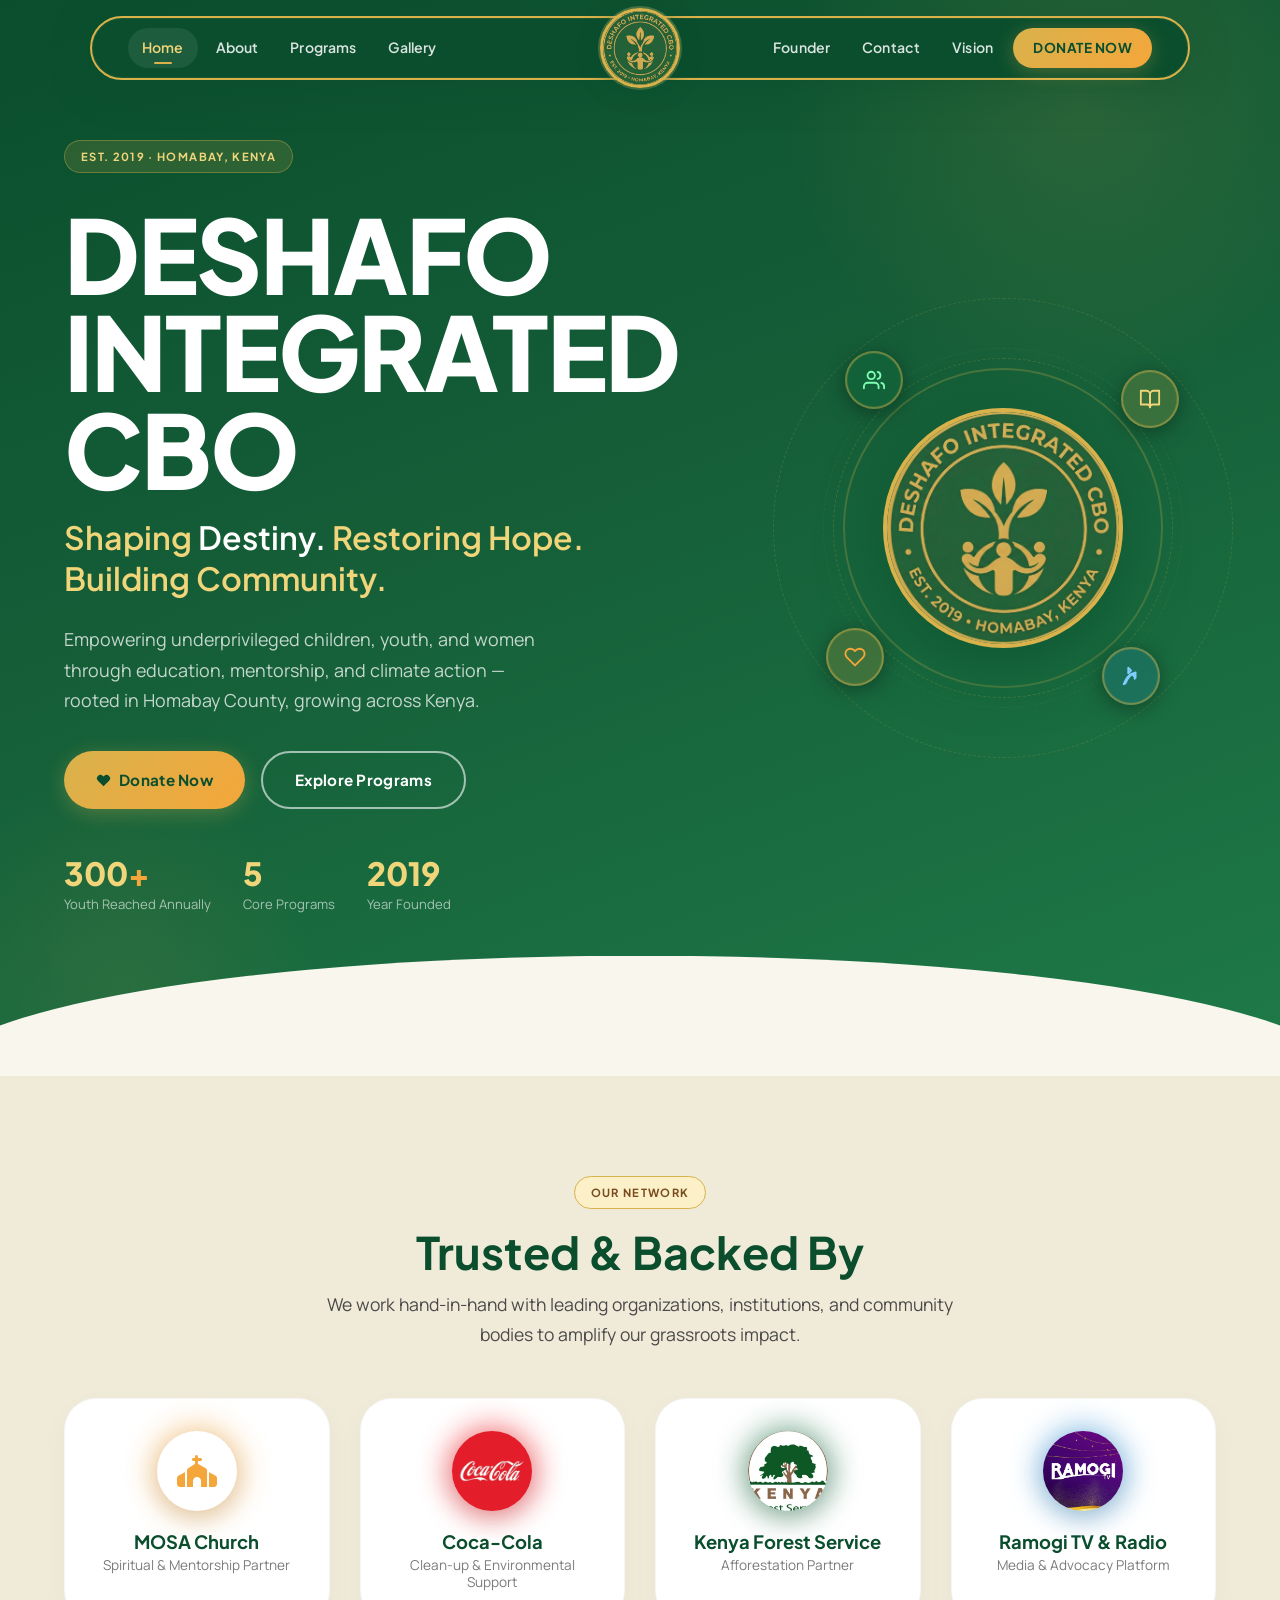
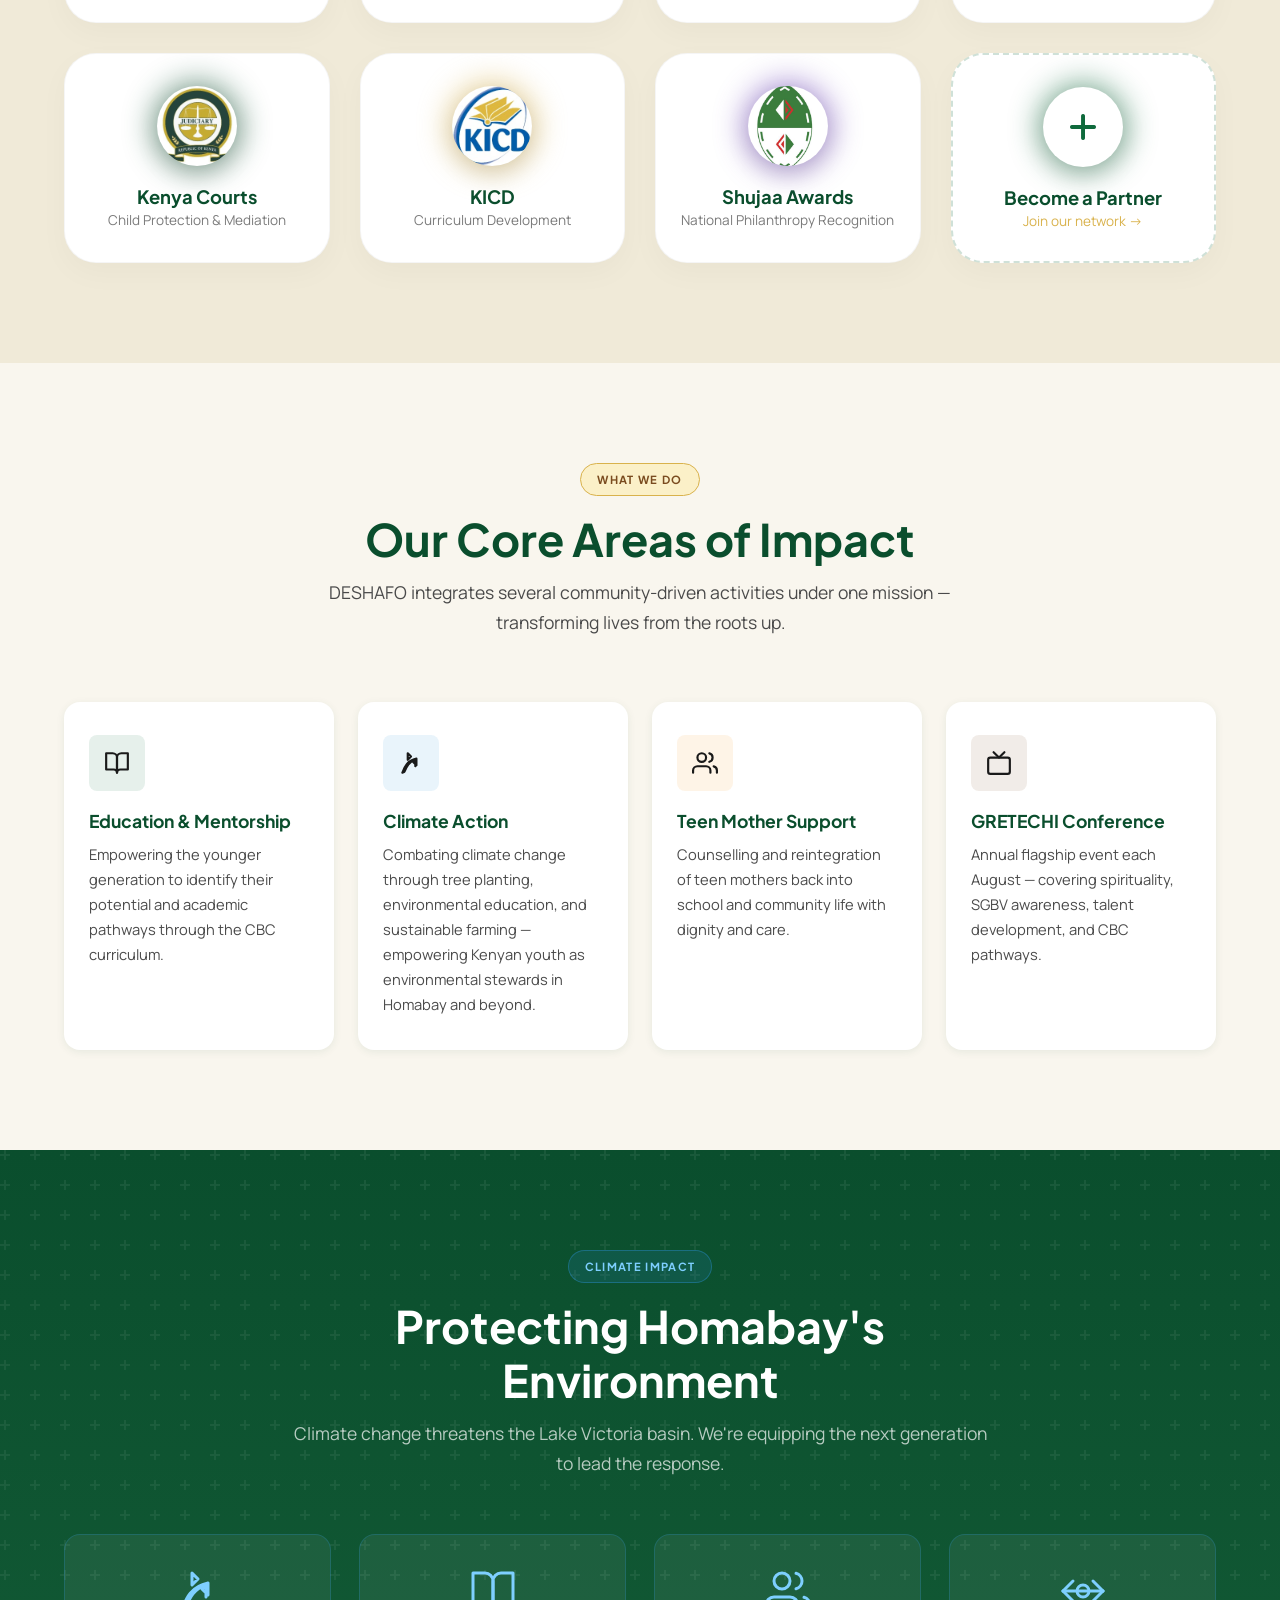
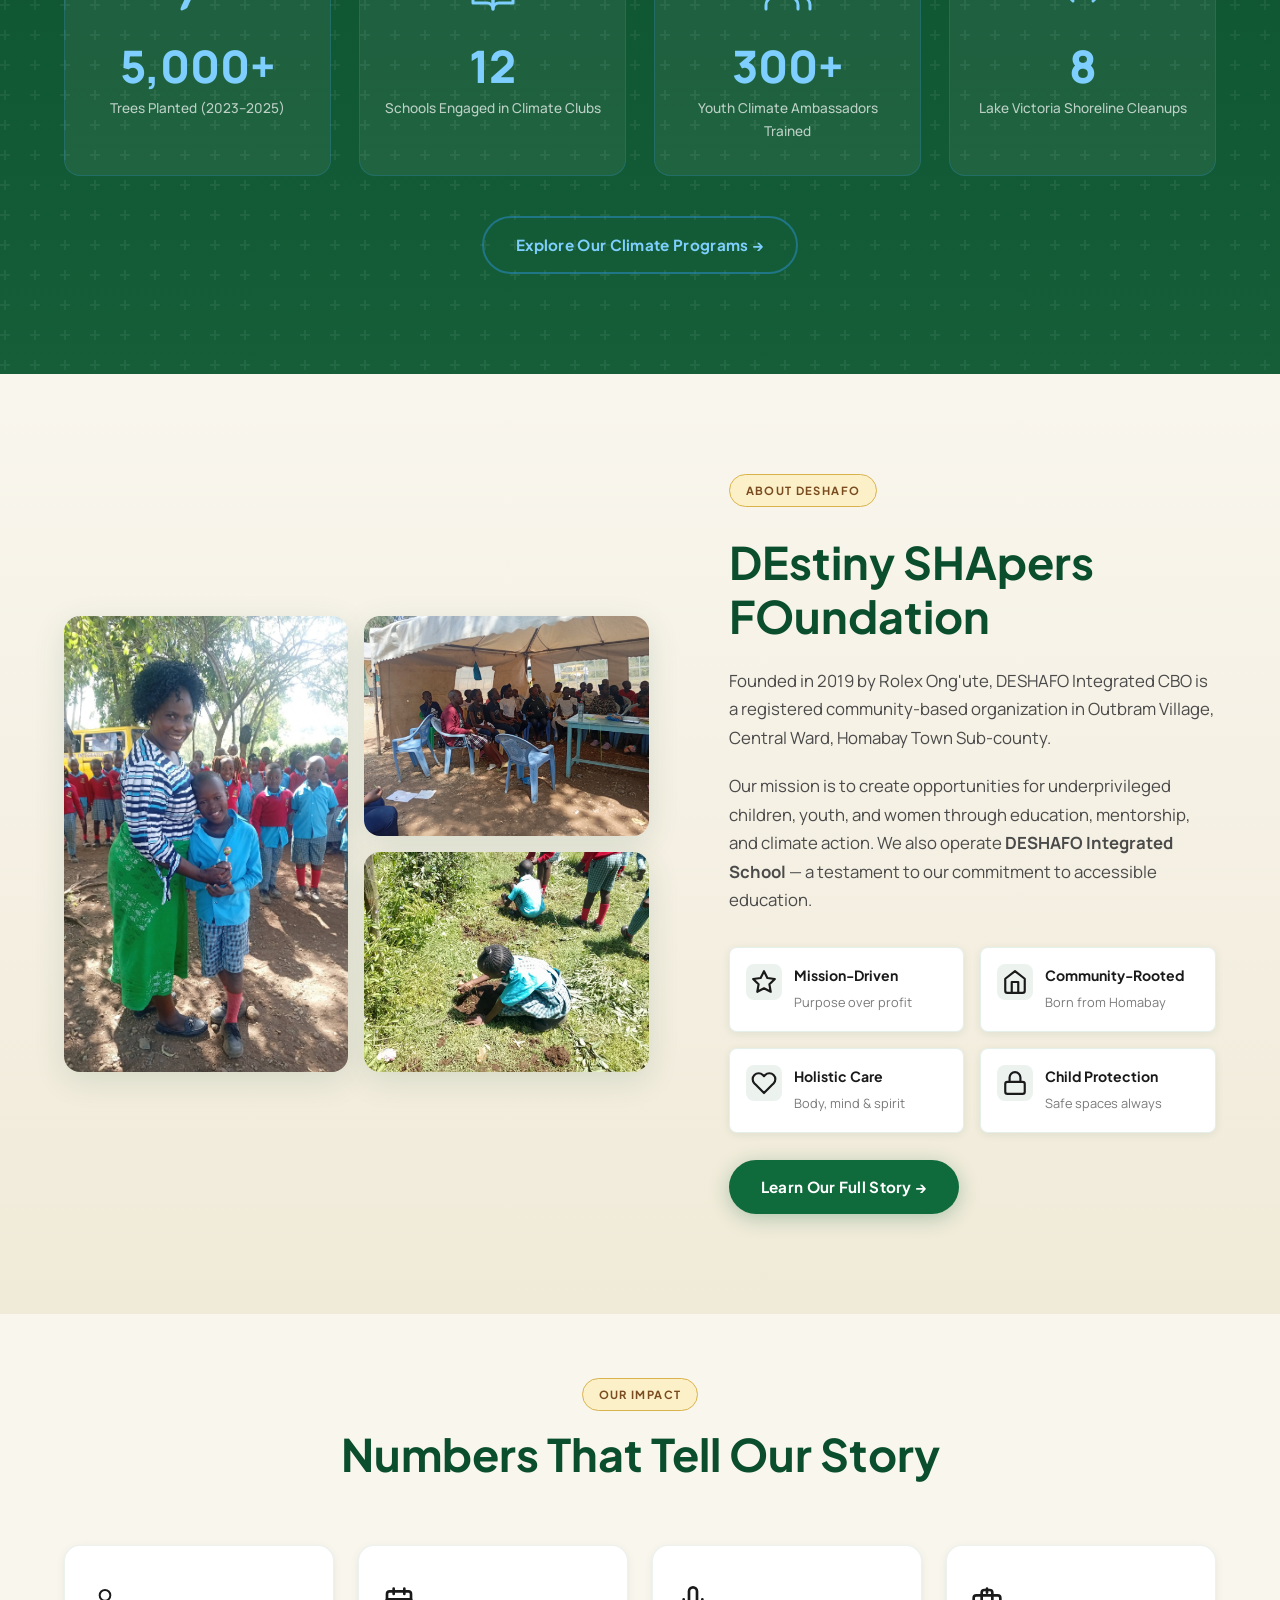
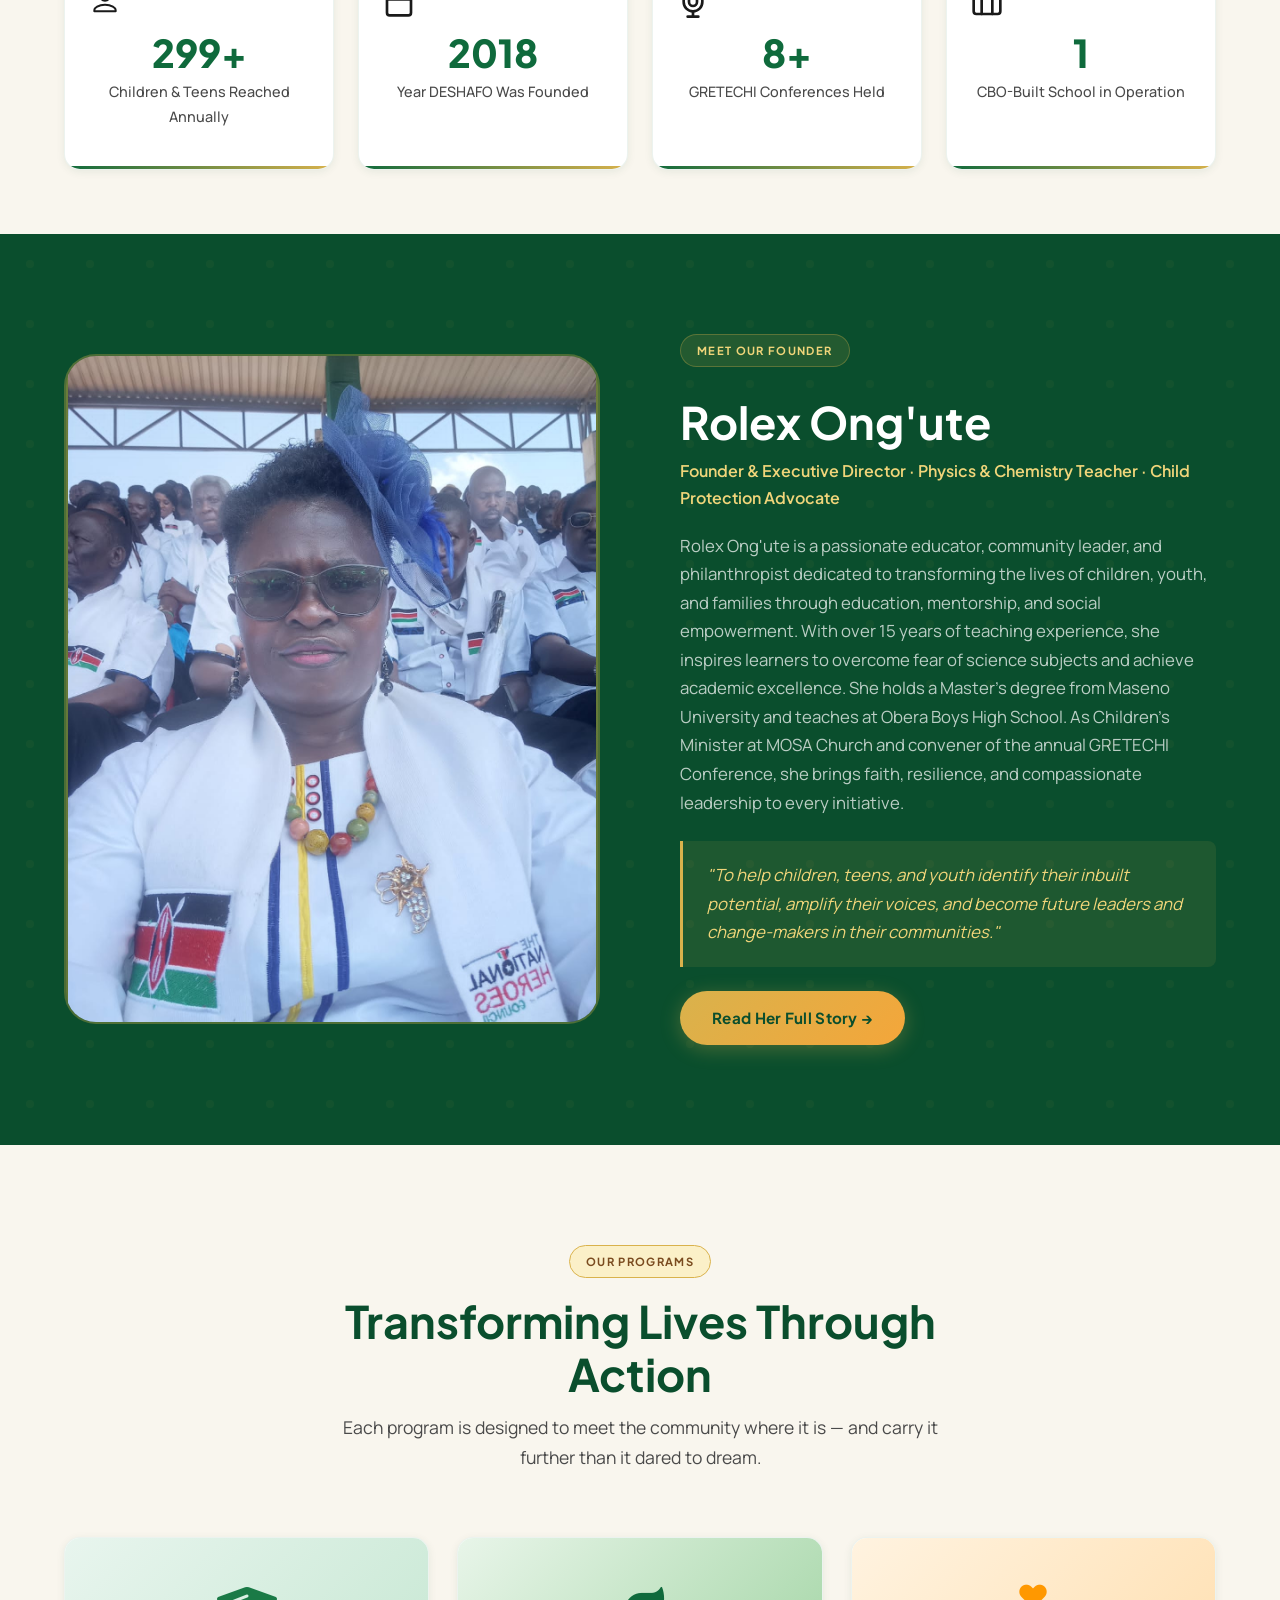
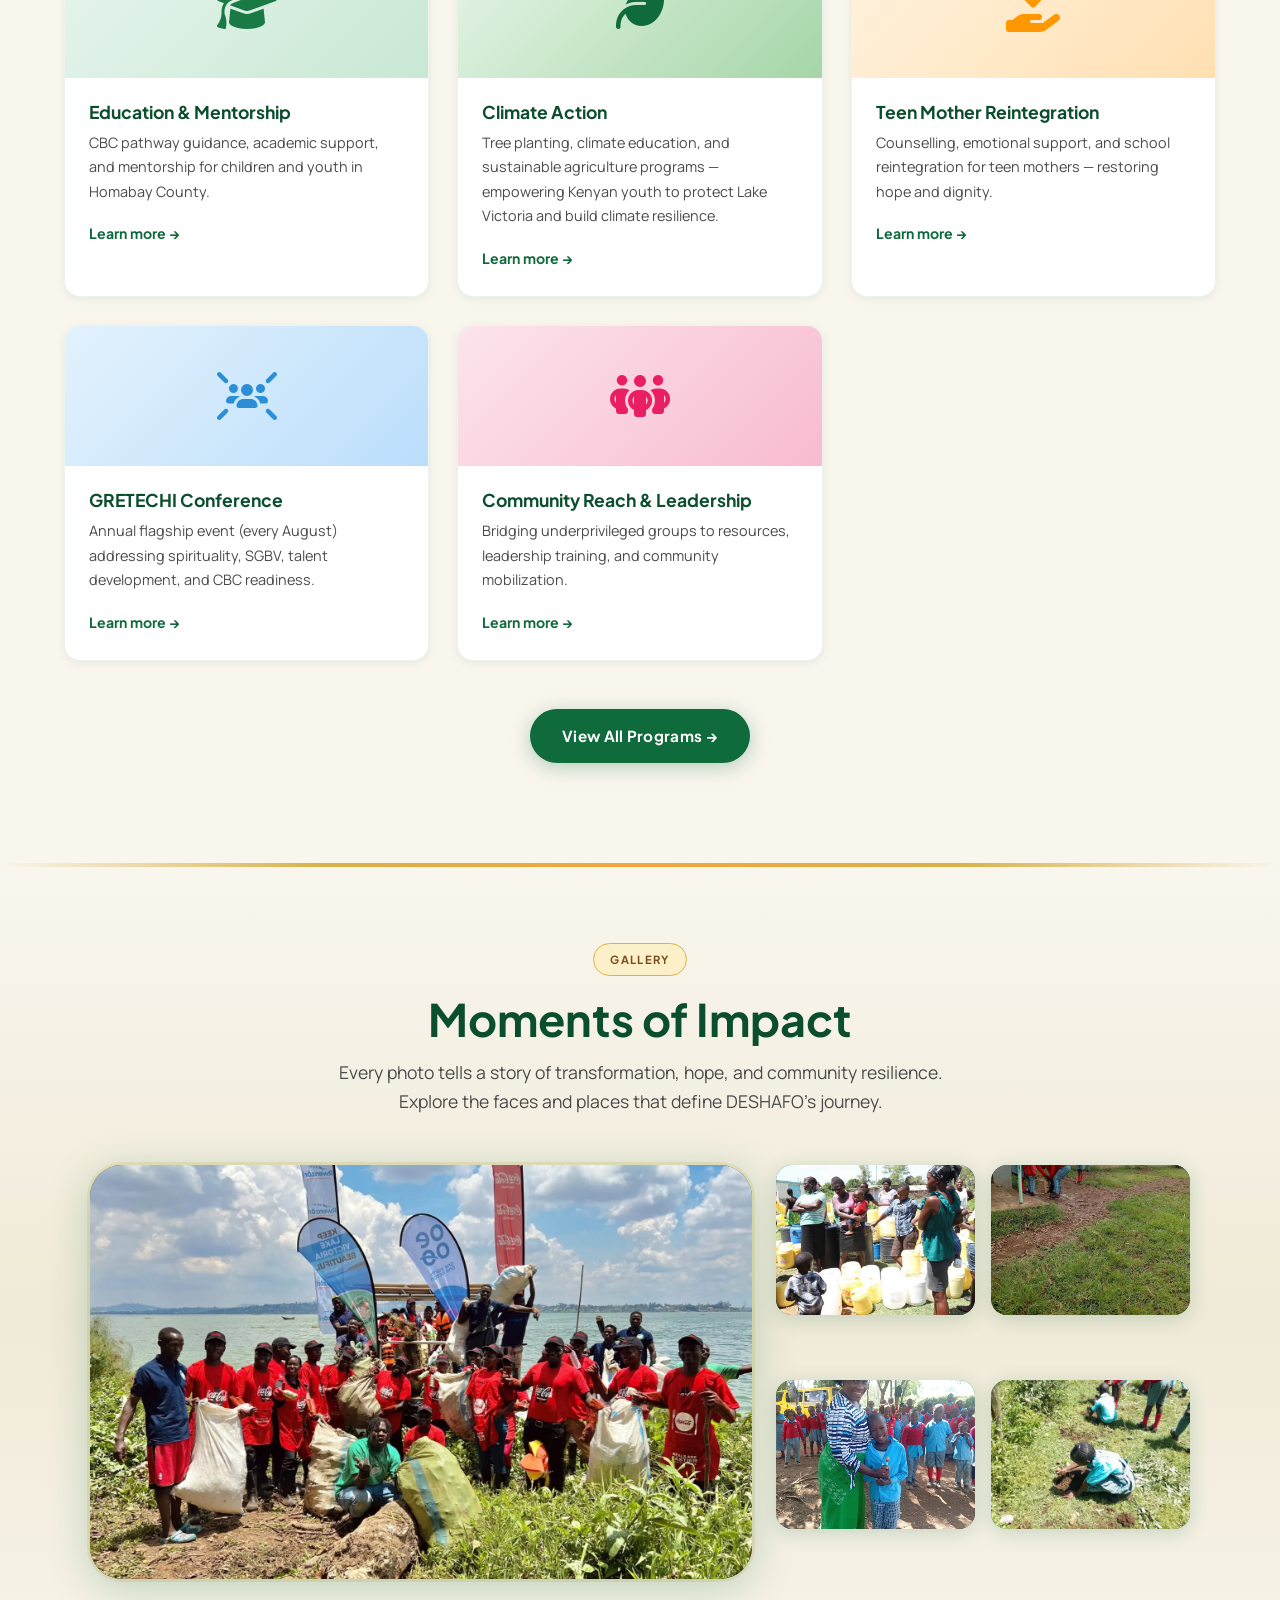
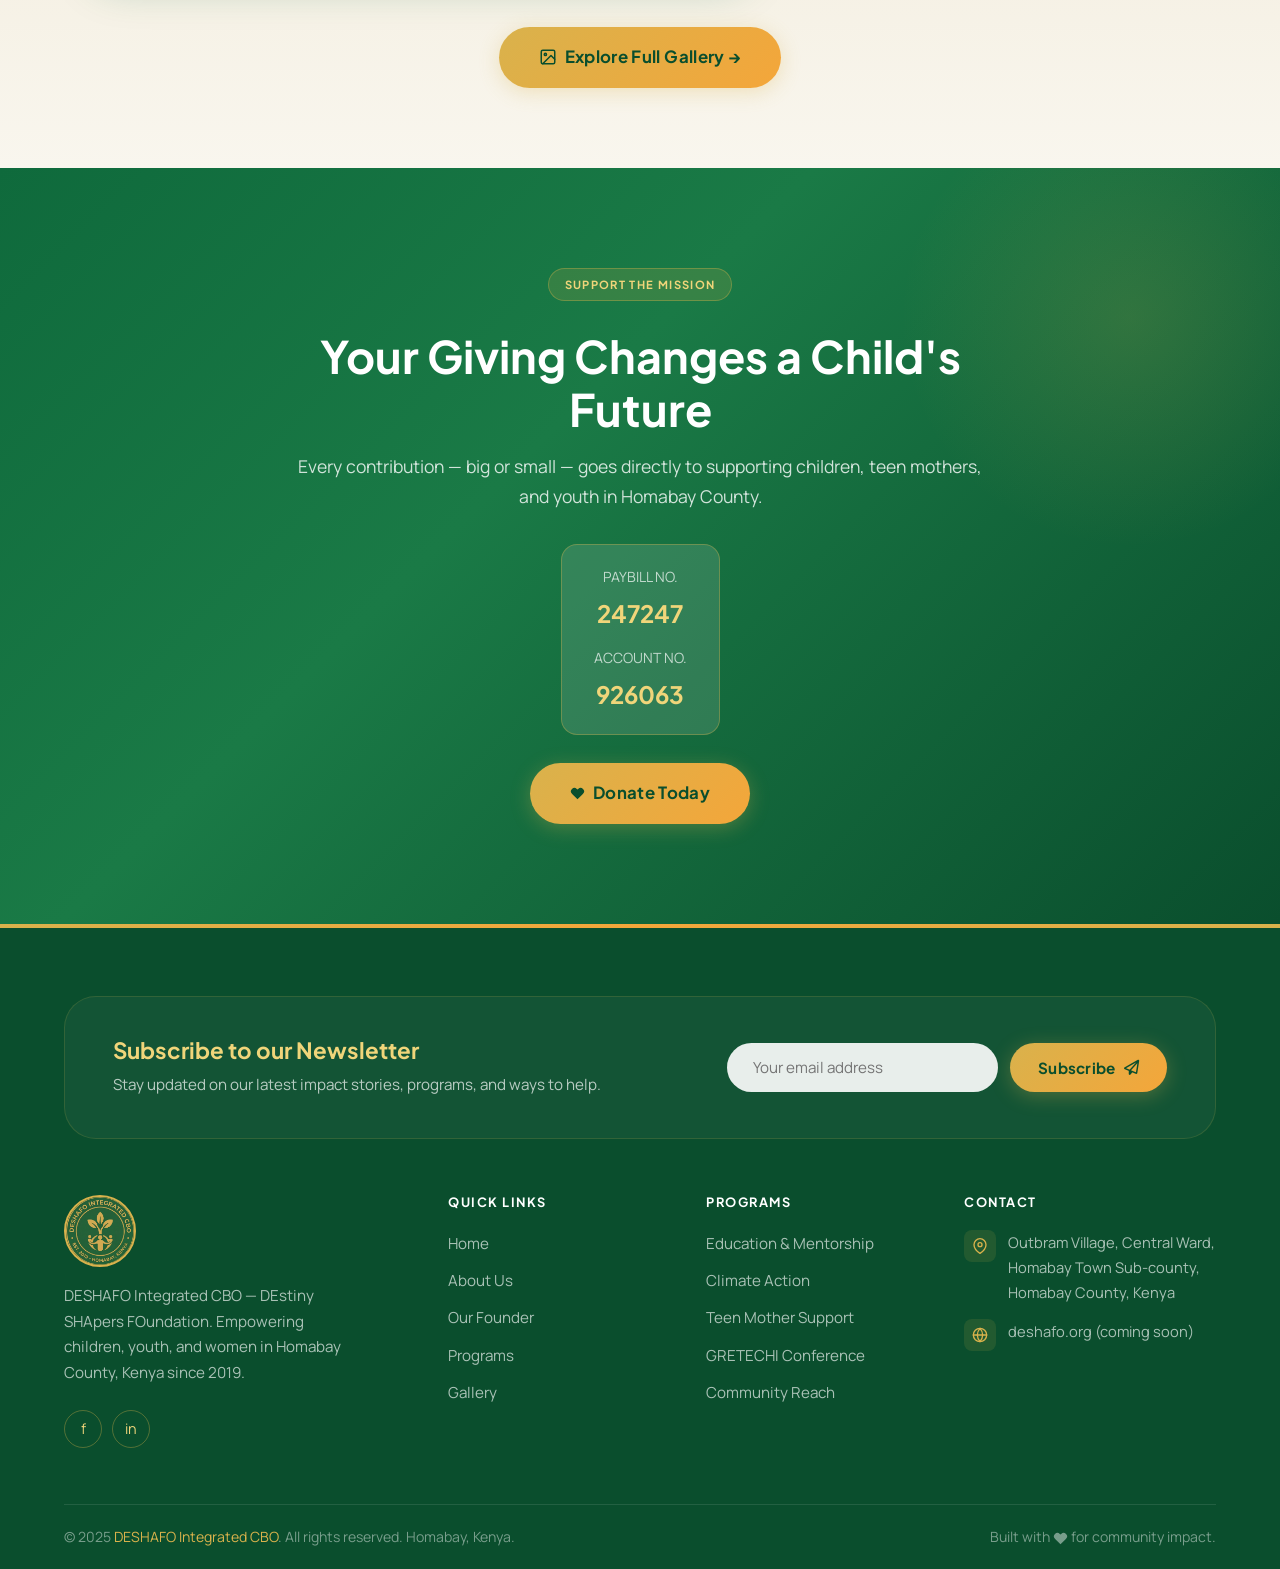
==== index.html @ 37604427 "vision" ====
<!DOCTYPE html>
<html lang="en">
<head>
  <meta charset="UTF-8" />
  <meta name="viewport" content="width=device-width, initial-scale=1.0" />
   <title>DESHAFO Integrated CBO — Shaping Destiny. Restoring Hope.</title>
   <meta name="description" content="DESHAFO Integrated CBO — empowering underprivileged children, youth, and women through education, mentorship, and climate action in Homabay, Kenya." />
    <link rel="stylesheet" href="css/style.css?v=20250425" />
    <link rel="stylesheet" href="https://cdnjs.cloudflare.com/ajax/libs/font-awesome/6.5.0/css/all.min.css" integrity="sha512-Avb2QiuDEEvB4bZJYdft2mNjVShBftLdPG8FJ0V7irTLQ8Uo0qcPxh4Plq7G5tGm0rU+1SPhVotteLpBERwTkw==" crossorigin="anonymous" referrerpolicy="no-referrer" />
    <style>
     .climate-stat-card:hover {
       transform: translateY(-6px);
       box-shadow: 0 12px 32px rgba(44,143,214,0.25);
       border-color: rgba(44,143,214,0.6);
       background: rgba(255,255,255,0.1);
     }
   </style>
</head>
<body>

<!-- ═══════════════════ NAVBAR ═══════════════════ -->
<div class="navbar-wrapper">
  <nav class="navbar">
    <div class="nav-left">
      <a href="index.html" class="active">Home</a>
      <a href="about.html">About</a>
      <a href="programs.html">Programs</a>
      <a href="gallery.html">Gallery</a>
    </div>

      <div class="nav-logo">
        <a href="index.html">
          <img src="assets/images/logo.png" alt="DESHAFO Logo" />
        </a>
      </div>

    <div class="nav-right">
      <a href="founder.html">Founder</a>
      <a href="contact.html">Contact</a>
      <a href="about.html#vision">Vision</a>
    </div>

    <div class="nav-auth">
      <a href="donations.html" class="btn btn-gold" style="padding:8px 20px;font-size:0.85rem;text-transform:uppercase;letter-spacing:0.5px;">Donate Now</a>
    </div>

    <div class="hamburger" role="button" aria-label="Menu">
      <span></span><span></span><span></span>
    </div>
  </nav>
</div>

<!-- Mobile Nav -->
<div class="mobile-nav">
  <img src="assets/images/logo.png" alt="DESHAFO" class="mobile-nav-logo" />
  <a href="index.html">Home</a>
  <a href="about.html">About Us</a>
  <a href="programs.html">Programs</a>
  <a href="gallery.html">Gallery</a>
  <a href="donations.html">Donate</a>
  <a href="contact.html">Contact</a>
  <a href="founder.html">Our Founder</a>
  <a href="about.html#vision">Vision</a>
</div>


<!-- ═══════════════════ HERO ═══════════════════ -->
<section class="hero">
  <div class="hero-bg">
    <div class="hero-bg-circle"></div>
    <div class="hero-bg-circle"></div>
  </div>
  <div class="container">
    <div class="hero-content">
      <div class="hero-text">
        <span class="badge">Est. 2019 · Homabay, Kenya</span>
        <h1 class="org-name">DESHAFO<br>INTEGRATED CBO</h1>
        <h2 class="org-tagline">Shaping <em>Destiny.</em> Restoring Hope. Building Community.</h2>
        <p>Empowering underprivileged children, youth, and women through education, mentorship, and climate action — rooted in Homabay County, growing across Kenya.</p>
        <div class="hero-cta">
          <a href="donations.html" class="btn btn-gold"><svg xmlns="http://www.w3.org/2000/svg" width="15" height="15" viewBox="0 0 24 24" fill="currentColor" stroke="none" style="flex-shrink:0;"><path d="M20.84 4.61a5.5 5.5 0 0 0-7.78 0L12 5.67l-1.06-1.06a5.5 5.5 0 0 0-7.78 7.78l1.06 1.06L12 21.23l7.78-7.78 1.06-1.06a5.5 5.5 0 0 0 0-7.78z"/></svg> Donate Now</a>
          <a href="programs.html" class="btn btn-outline">Explore Programs</a>
        </div>
        <div class="hero-stats">
          <div class="hero-stat-item">
            <div class="num">300<span style="color:var(--orange)">+</span></div>
            <div class="label">Youth Reached Annually</div>
          </div>
          <div class="hero-stat-item">
            <div class="num">5</div>
            <div class="label">Core Programs</div>
          </div>
          <div class="hero-stat-item">
            <div class="num">2019</div>
            <div class="label">Year Founded</div>
          </div>
        </div>
      </div>

      <div class="hero-visual" id="orbitVisual">
        <!-- Decorative orbit rings -->
        <div class="orbit-ring"></div>
        <div class="orbit-ring-inner"></div>

        <!-- Central logo -->
        <div class="hero-logo-ring">
          <img src="assets/images/logo.png" alt="DESHAFO Integrated CBO" />
        </div>

        <!-- Orbit node: Education -->
        <div class="orbit-node">
          <div class="orbit-icon" style="background:rgba(217,178,76,0.18);">
            <svg xmlns="http://www.w3.org/2000/svg" width="22" height="22" viewBox="0 0 24 24" fill="none" stroke="var(--gold-light)" stroke-width="2" stroke-linecap="round" stroke-linejoin="round"><path d="M2 3h6a4 4 0 0 1 4 4v14a3 3 0 0 0-3-3H2z"/><path d="M22 3h-6a4 4 0 0 0-4 4v14a3 3 0 0 1 3-3h7z"/></svg>
          </div>
          <div class="orbit-tooltip">
            <strong>Education</strong>
            <span>CBC mentorship</span>
          </div>
        </div>

          <!-- Orbit node: Climate Action -->
          <div class="orbit-node" style="top: calc(50% - 120px); left: calc(50% + 140px);">
            <div class="orbit-icon" style="background:rgba(44,143,214,0.18);">
              <svg xmlns="http://www.w3.org/2000/svg" width="22" height="22" viewBox="0 0 24 24" fill="none" stroke="#7ecfff" stroke-width="2" stroke-linecap="round" stroke-linejoin="round"><path d="M17 8C8 10 6 16 4 21l2-1c2-5 4-9 10-11v6zM17 8l-3 3 3 3V8zM9 3l3 3-3 3V3z"/></svg>
            </div>
            <div class="orbit-tooltip">
              <strong>Climate Action</strong>
              <span>Tree planting, Lake Victoria conservation, climate-smart agriculture</span>
            </div>
          </div>

        <!-- Orbit node: Teen Mothers -->
        <div class="orbit-node">
          <div class="orbit-icon" style="background:rgba(244,166,58,0.18);">
            <svg xmlns="http://www.w3.org/2000/svg" width="22" height="22" viewBox="0 0 24 24" fill="none" stroke="var(--orange)" stroke-width="2" stroke-linecap="round" stroke-linejoin="round"><path d="M20.84 4.61a5.5 5.5 0 0 0-7.78 0L12 5.67l-1.06-1.06a5.5 5.5 0 0 0-7.78 7.78l1.06 1.06L12 21.23l7.78-7.78 1.06-1.06a5.5 5.5 0 0 0 0-7.78z"/></svg>
          </div>
          <div class="orbit-tooltip">
            <strong>Teen Mothers</strong>
            <span>Reintegration</span>
          </div>
        </div>

        <!-- Orbit node: Community -->
        <div class="orbit-node">
          <div class="orbit-icon" style="background:rgba(15,106,60,0.3);">
            <svg xmlns="http://www.w3.org/2000/svg" width="22" height="22" viewBox="0 0 24 24" fill="none" stroke="#7dffb3" stroke-width="2" stroke-linecap="round" stroke-linejoin="round"><path d="M17 21v-2a4 4 0 0 0-4-4H5a4 4 0 0 0-4 4v2"/><circle cx="9" cy="7" r="4"/><path d="M23 21v-2a4 4 0 0 0-3-3.87"/><path d="M16 3.13a4 4 0 0 1 0 7.75"/></svg>
          </div>
          <div class="orbit-tooltip">
            <strong>Community</strong>
            <span>Reach &amp; leadership</span>
          </div>
        </div>
      </div>
    </div>
  </div>
  <div class="hero-wave"></div>
</section>


<!-- ═══════════════════ COLLABORATORS GRID ═══════════════════ -->
<section class="section-pad" style="background:var(--ivory-dark);">
  <div class="container">
    <div class="section-header reveal" style="margin-bottom: 48px;">
      <span class="badge">Our Network</span>
      <h2>Trusted &amp; Backed By</h2>
      <p>We work hand-in-hand with leading organizations, institutions, and community bodies to amplify our grassroots impact.</p>
    </div>
    
    <div class="collaborators-grid reveal reveal-delay-1">
      <!-- MOSA (Uses styled icon fallback) -->
      <div class="collab-card theme-mosa">
        <div class="collab-logo-wrap">
          <div class="fallback-icon"><i class="fa-solid fa-church"></i></div>
        </div>
        <div class="collab-info">
          <h4>MOSA Church</h4>
          <span>Spiritual &amp; Mentorship Partner</span>
        </div>
      </div>

      <div class="collab-card theme-coke">
        <div class="collab-logo-wrap">
          <img src="assets/images/coke.jpeg" alt="Coca-Cola" loading="lazy" />
        </div>
        <div class="collab-info"><h4>Coca-Cola</h4><span>Clean-up &amp; Environmental Support</span></div>
      </div>

      <div class="collab-card theme-kfs">
        <div class="collab-logo-wrap">
          <img src="assets/images/kfs.jpeg" alt="Kenya Forest Service" loading="lazy" />
        </div>
        <div class="collab-info"><h4>Kenya Forest Service</h4><span>Afforestation Partner</span></div>
      </div>

      <div class="collab-card theme-ramogi">
        <div class="collab-logo-wrap">
          <img src="assets/images/ramogi.jpeg" alt="Ramogi TV & Radio" loading="lazy" />
        </div>
        <div class="collab-info"><h4>Ramogi TV &amp; Radio</h4><span>Media &amp; Advocacy Platform</span></div>
      </div>

      <div class="collab-card theme-courts">
        <div class="collab-logo-wrap">
          <img src="assets/images/judiciary.jpeg" alt="Kenya Courts" loading="lazy" />
        </div>
        <div class="collab-info"><h4>Kenya Courts</h4><span>Child Protection &amp; Mediation</span></div>
      </div>

      <div class="collab-card theme-kicd">
        <div class="collab-logo-wrap">
          <img src="assets/images/kicd.jpeg" alt="KICD" loading="lazy" />
        </div>
        <div class="collab-info"><h4>KICD</h4><span>Curriculum Development</span></div>
      </div>

      <div class="collab-card theme-shujaa">
        <div class="collab-logo-wrap">
          <img src="assets/images/shujaa.jpeg" alt="Shujaa Awards" loading="lazy" />
        </div>
        <div class="collab-info"><h4>Shujaa Awards</h4><span>National Philanthropy Recognition</span></div>
      </div>

      <div class="collab-card theme-partner" onclick="window.location.href='contact.html'">
        <div class="collab-logo-wrap">
          <div class="fallback-icon"><i class="fa-solid fa-plus"></i></div>
        </div>
        <div class="collab-info">
          <h4>Become a Partner</h4>
          <span style="color:var(--gold);">Join our network →</span>
        </div>
      </div>
    </div>
  </div>
</section>


<!-- ═══════════════════ MISSION CARDS ═══════════════════ -->
<section class="section-pad" style="background:var(--ivory);">
  <div class="container">
    <div class="section-header reveal">
      <span class="badge">What We Do</span>
      <h2>Our Core Areas of Impact</h2>
      <p>DESHAFO integrates several community-driven activities under one mission — transforming lives from the roots up.</p>
    </div>
    <div class="mission-grid">
      <div class="mission-card reveal reveal-delay-1">
        <div class="card-icon" style="background:rgba(15,106,60,0.1);"><svg xmlns="http://www.w3.org/2000/svg" width="26" height="26" viewBox="0 0 24 24" fill="none" stroke="currentColor" stroke-width="2" stroke-linecap="round" stroke-linejoin="round"><path d="M2 3h6a4 4 0 0 1 4 4v14a3 3 0 0 0-3-3H2z"/><path d="M22 3h-6a4 4 0 0 0-4 4v14a3 3 0 0 1 3-3h7z"/></svg></div>
        <h3>Education &amp; Mentorship</h3>
        <p>Empowering the younger generation to identify their potential and academic pathways through the CBC curriculum.</p>
      </div>
         <div class="mission-card reveal reveal-delay-2">
         <div class="card-icon" style="background:rgba(44,143,214,0.1);"><svg xmlns="http://www.w3.org/2000/svg" width="26" height="26" viewBox="0 0 24 24" fill="none" stroke="currentColor" stroke-width="2" stroke-linecap="round" stroke-linejoin="round"><path d="M17 8C8 10 6 16 4 21l2-1c2-5 4-9 10-11v6zM17 8l-3 3 3 3V8zM9 3l3 3-3 3V3z"/></svg></div>
         <h3>Climate Action</h3>
         <p>Combating climate change through tree planting, environmental education, and sustainable farming — empowering Kenyan youth as environmental stewards in Homabay and beyond.</p>
       </div>
      <div class="mission-card reveal reveal-delay-3">
        <div class="card-icon" style="background:rgba(244,166,58,0.12);"><svg xmlns="http://www.w3.org/2000/svg" width="26" height="26" viewBox="0 0 24 24" fill="none" stroke="currentColor" stroke-width="2" stroke-linecap="round" stroke-linejoin="round"><path d="M17 21v-2a4 4 0 0 0-4-4H5a4 4 0 0 0-4 4v2"/><circle cx="9" cy="7" r="4"/><path d="M23 21v-2a4 4 0 0 0-3-3.87"/><path d="M16 3.13a4 4 0 0 1 0 7.75"/></svg></div>
        <h3>Teen Mother Support</h3>
        <p>Counselling and reintegration of teen mothers back into school and community life with dignity and care.</p>
      </div>
      <div class="mission-card reveal reveal-delay-4">
        <div class="card-icon" style="background:rgba(122,75,31,0.1);"><svg xmlns="http://www.w3.org/2000/svg" width="26" height="26" viewBox="0 0 24 24" fill="none" stroke="currentColor" stroke-width="2" stroke-linecap="round" stroke-linejoin="round"><rect x="2" y="7" width="20" height="15" rx="2" ry="2"/><polyline points="17 2 12 7 7 2"/></svg></div>
        <h3>GRETECHI Conference</h3>
        <p>Annual flagship event each August — covering spirituality, SGBV awareness, talent development, and CBC pathways.</p>
      </div>
    </div>
  </div>
</section>



<!-- ═══════════════════ CLIMATE IMPACT ═══════════════════ -->
<section class="section-pad climate-impact-section" style="background:linear-gradient(180deg,var(--green-deep) 0%, #155e38 100%);position:relative;overflow:hidden;">
  <div class="container">
    <div style="position:absolute;top:0;left:0;width:100%;height:100%;opacity:0.06;background:url('data:image/svg+xml,%3Csvg width=\'60\' height=\'60\' viewBox=\'0 0 60 60\' xmlns=\'http://www.w3.org/2000/svg\'%3E%3Cg fill=\'none\' fill-rule=\'evenodd\'%3E%3Cg fill=\'%23ffffff\' fill-opacity=\'1\'%3E%3Cpath d=\'M36 34v-4h-2v4h-4v2h4v4h2v-4h4v-2h-4zm0-30V0h-2v4h-4v2h4v4h2V6h4V4h-4zM6 34v-4H4v4H0v2h4v4h2v-4h4v-2H6zM6 4V0H4v4H0v2h4v4h2V6h4V4H6z\'/%3E%3C/g%3E%3C/g%3E%3C/svg%3E');pointer-events:none;"></div>
    <div class="section-header reveal" style="position:relative;z-index:1;text-align:center;max-width:700px;margin:0 auto 56px;">
      <span class="badge" style="background:rgba(44,143,214,0.15);color:#7ecfff;border-color:rgba(44,143,214,0.4);">Climate Impact</span>
      <h2 style="color:var(--white);">Protecting Homabay's Environment</h2>
      <p style="color:rgba(255,255,255,0.7);">Climate change threatens the Lake Victoria basin. We're equipping the next generation to lead the response.</p>
    </div>
    <div style="display:grid;grid-template-columns:repeat(4,1fr);gap:28px;position:relative;z-index:1;">
       <div class="climate-stat-card reveal reveal-delay-1" style="text-align:center;padding:32px 20px;background:rgba(255,255,255,0.06);border-radius:var(--radius-md);border:1.5px solid rgba(44,143,214,0.25);transition:var(--transition);">
         <div style="font-size:2.2rem;margin-bottom:12px;color:#7ecfff;"><svg xmlns="http://www.w3.org/2000/svg" width="48" height="48" viewBox="0 0 24 24" fill="none" stroke="currentColor" stroke-width="1.5" stroke-linecap="round" stroke-linejoin="round"><path d="M17 8C8 10 6 16 4 21l2-1c2-5 4-9 10-11v6zM17 8l-3 3 3 3V8zM9 3l3 3-3 3V3z"/></svg></div>
         <div style="font-size:2.8rem;font-weight:800;color:#7ecfff;line-height:1;margin-bottom:8px;">5,000+</div>
         <div style="font-size:0.85rem;color:rgba(255,255,255,0.7);font-weight:500;">Trees Planted (2023–2025)</div>
       </div>
      <div class="climate-stat-card reveal reveal-delay-2" style="text-align:center;padding:32px 20px;background:rgba(255,255,255,0.06);border-radius:var(--radius-md);border:1.5px solid rgba(44,143,214,0.25);transition:var(--transition);">
        <div style="font-size:2.2rem;margin-bottom:12px;color:#7ecfff;"><svg xmlns="http://www.w3.org/2000/svg" width="48" height="48" viewBox="0 0 24 24" fill="none" stroke="currentColor" stroke-width="1.5" stroke-linecap="round" stroke-linejoin="round"><path d="M2 3h6a4 4 0 0 1 4 4v14a3 3 0 0 0-3-3H2z"/><path d="M22 3h-6a4 4 0 0 0-4 4v14a3 3 0 0 1 3-3h7z"/></svg></div>
        <div style="font-size:2.8rem;font-weight:800;color:#7ecfff;line-height:1;margin-bottom:8px;">12</div>
        <div style="font-size:0.85rem;color:rgba(255,255,255,0.7);font-weight:500;">Schools Engaged in Climate Clubs</div>
      </div>
      <div class="climate-stat-card reveal reveal-delay-3" style="text-align:center;padding:32px 20px;background:rgba(255,255,255,0.06);border-radius:var(--radius-md);border:1.5px solid rgba(44,143,214,0.25);transition:var(--transition);">
        <div style="font-size:2.2rem;margin-bottom:12px;color:#7ecfff;"><svg xmlns="http://www.w3.org/2000/svg" width="48" height="48" viewBox="0 0 24 24" fill="none" stroke="currentColor" stroke-width="1.5" stroke-linecap="round" stroke-linejoin="round"><path d="M17 21v-2a4 4 0 0 0-4-4H5a4 4 0 0 0-4 4v2"/><circle cx="9" cy="7" r="4"/><path d="M23 21v-2a4 4 0 0 0-3-3.87"/><path d="M16 3.13a4 4 0 0 1 0 7.75"/></svg></div>
        <div style="font-size:2.8rem;font-weight:800;color:#7ecfff;line-height:1;margin-bottom:8px;">300+</div>
        <div style="font-size:0.85rem;color:rgba(255,255,255,0.7);font-weight:500;">Youth Climate Ambassadors Trained</div>
      </div>
      <div class="climate-stat-card reveal reveal-delay-4" style="text-align:center;padding:32px 20px;background:rgba(255,255,255,0.06);border-radius:var(--radius-md);border:1.5px solid rgba(44,143,214,0.25);transition:var(--transition);">
        <div style="font-size:2.2rem;margin-bottom:12px;color:#7ecfff;"><svg xmlns="http://www.w3.org/2000/svg" width="48" height="48" viewBox="0 0 24 24" fill="none" stroke="currentColor" stroke-width="1.5" stroke-linecap="round" stroke-linejoin="round"><path d="M2 12h20"/><path d="M2 12l5-5"/><path d="M2 12l5 5"/><path d="M22 12l-5-5"/><path d="M22 12l-5 5"/><circle cx="12" cy="12" r="3"/></svg></div>
        <div style="font-size:2.8rem;font-weight:800;color:#7ecfff;line-height:1;margin-bottom:8px;">8</div>
        <div style="font-size:0.85rem;color:rgba(255,255,255,0.7);font-weight:500;">Lake Victoria Shoreline Cleanups</div>
      </div>
    </div>
    <div style="text-align:center;margin-top:40px;position:relative;z-index:1;" class="reveal">
      <a href="programs.html#climate" class="btn btn-outline" style="border-color:rgba(44,143,214,0.5);color:#7ecfff;">Explore Our Climate Programs →</a>
    </div>
  </div>
</section>


<!-- ═══════════════════ ABOUT SECTION ═══════════════════ -->
<section class="section-pad about-section">
  <div class="container">
       <div class="about-grid">
          <div class="about-images-wrap reveal">
            <div class="about-img-card large">
              <img src="assets/images/photo1.jpg" alt="Education program" />
            </div>
            <div class="about-img-card">
              <img src="assets/images/community.jpg" alt="Community outreach" />
            </div>
            <div class="about-img-card">
              <img src="assets/images/climate action.jpeg" alt="Climate action initiative" />
            </div>
          </div>
         <div class="about-text reveal reveal-delay-1">
        <span class="badge">About DESHAFO</span>
        <h2>DEstiny SHApers FOundation</h2>
        <p>Founded in 2019 by Rolex Ong'ute, DESHAFO Integrated CBO is a registered community-based organization in Outbram Village, Central Ward, Homabay Town Sub-county.</p>
        <p>Our mission is to create opportunities for underprivileged children, youth, and women through education, mentorship, and climate action. We also operate <strong>DESHAFO Integrated School</strong> — a testament to our commitment to accessible education.</p>
        <div class="about-values">
          <div class="about-value-item">
            <div class="v-icon"><svg xmlns="http://www.w3.org/2000/svg" width="20" height="20" viewBox="0 0 24 24" fill="none" stroke="currentColor" stroke-width="2" stroke-linecap="round" stroke-linejoin="round"><polygon points="12 2 15.09 8.26 22 9.27 17 14.14 18.18 21.02 12 17.77 5.82 21.02 7 14.14 2 9.27 8.91 8.26 12 2"/></svg></div>
            <div>
              <strong>Mission-Driven</strong>
              <span>Purpose over profit</span>
            </div>
          </div>
          <div class="about-value-item">
            <div class="v-icon"><svg xmlns="http://www.w3.org/2000/svg" width="20" height="20" viewBox="0 0 24 24" fill="none" stroke="currentColor" stroke-width="2" stroke-linecap="round" stroke-linejoin="round"><path d="M3 9l9-7 9 7v11a2 2 0 0 1-2 2H5a2 2 0 0 1-2-2z"/><polyline points="9 22 9 12 15 12 15 22"/></svg></div>
            <div>
              <strong>Community-Rooted</strong>
              <span>Born from Homabay</span>
            </div>
          </div>
          <div class="about-value-item">
            <div class="v-icon"><svg xmlns="http://www.w3.org/2000/svg" width="20" height="20" viewBox="0 0 24 24" fill="none" stroke="currentColor" stroke-width="2" stroke-linecap="round" stroke-linejoin="round"><path d="M20.84 4.61a5.5 5.5 0 0 0-7.78 0L12 5.67l-1.06-1.06a5.5 5.5 0 0 0-7.78 7.78l1.06 1.06L12 21.23l7.78-7.78 1.06-1.06a5.5 5.5 0 0 0 0-7.78z"/></svg></div>
            <div>
              <strong>Holistic Care</strong>
              <span>Body, mind &amp; spirit</span>
            </div>
          </div>
          <div class="about-value-item">
            <div class="v-icon"><svg xmlns="http://www.w3.org/2000/svg" width="20" height="20" viewBox="0 0 24 24" fill="none" stroke="currentColor" stroke-width="2" stroke-linecap="round" stroke-linejoin="round"><rect x="3" y="11" width="18" height="11" rx="2" ry="2"/><path d="M7 11V7a5 5 0 0 1 10 0v4"/></svg></div>
            <div>
              <strong>Child Protection</strong>
              <span>Safe spaces always</span>
            </div>
          </div>
        </div>
        <br/>
        <a href="about.html" class="btn btn-primary">Learn Our Full Story →</a>
      </div>
    </div>
  </div>
</section>


<!-- ═══════════════════ IMPACT NUMBERS ═══════════════════ -->
<section class="section-pad-sm impact-section">
  <div class="container">
    <div class="section-header reveal">
      <span class="badge">Our Impact</span>
      <h2>Numbers That Tell Our Story</h2>
    </div>
    <div class="impact-grid">
      <div class="impact-card reveal reveal-delay-1">
        <div class="i-icon"><svg xmlns="http://www.w3.org/2000/svg" width="32" height="32" viewBox="0 0 24 24" fill="none" stroke="currentColor" stroke-width="1.5" stroke-linecap="round" stroke-linejoin="round"><circle cx="12" cy="7" r="4"/><path d="M12 14c-5 0-8 2.5-8 4v1h16v-1c0-1.5-3-4-8-4z"/></svg></div>
        <div class="i-num count-up" data-target="300" data-suffix="+">300+</div>
        <div class="i-label">Children &amp; Teens Reached Annually</div>
      </div>
      <div class="impact-card reveal reveal-delay-2">
        <div class="i-icon"><svg xmlns="http://www.w3.org/2000/svg" width="32" height="32" viewBox="0 0 24 24" fill="none" stroke="currentColor" stroke-width="2" stroke-linecap="round" stroke-linejoin="round"><rect x="3" y="4" width="18" height="18" rx="2" ry="2"/><line x1="16" y1="2" x2="16" y2="6"/><line x1="8" y1="2" x2="8" y2="6"/><line x1="3" y1="10" x2="21" y2="10"/></svg></div>
        <div class="i-num count-up" data-target="2019" data-suffix="">2019</div>
        <div class="i-label">Year DESHAFO Was Founded</div>
      </div>
      <div class="impact-card reveal reveal-delay-3">
        <div class="i-icon"><svg xmlns="http://www.w3.org/2000/svg" width="32" height="32" viewBox="0 0 24 24" fill="none" stroke="currentColor" stroke-width="2" stroke-linecap="round" stroke-linejoin="round"><path d="M12 1a3 3 0 0 0-3 3v8a3 3 0 0 0 6 0V4a3 3 0 0 0-3-3z"/><path d="M19 10v2a7 7 0 0 1-14 0v-2"/><line x1="12" y1="19" x2="12" y2="23"/><line x1="8" y1="23" x2="16" y2="23"/></svg></div>
        <div class="i-num count-up" data-target="9" data-suffix="+">9+</div>
        <div class="i-label">GRETECHI Conferences Held</div>
      </div>
      <div class="impact-card reveal reveal-delay-4">
        <div class="i-icon"><svg xmlns="http://www.w3.org/2000/svg" width="32" height="32" viewBox="0 0 24 24" fill="none" stroke="currentColor" stroke-width="2" stroke-linecap="round" stroke-linejoin="round"><rect x="2" y="7" width="20" height="14" rx="2"/><path d="M16 21V5a2 2 0 0 0-2-2h-4a2 2 0 0 0-2 2v16"/><path d="M12 2v3"/></svg></div>
        <div class="i-num">1</div>
        <div class="i-label">CBO-Built School in Operation</div>
      </div>
    </div>
  </div>
</section>


<!-- ═══════════════════ FOUNDER SPOTLIGHT ═══════════════════ -->
<section class="section-pad founder-section">
  <div class="container">
    <div class="founder-grid">
        <div class="founder-photo reveal">
          <div style="width:100%;padding-bottom:130%;position:relative;background:linear-gradient(160deg,rgba(217,178,76,0.15) 0%,rgba(244,166,58,0.08) 100%);border:2px solid rgba(217,178,76,0.3);border-radius:var(--radius-lg);overflow:hidden;">
            <img src="assets/images/Rolex.jpeg" alt="Rolex Ong'ute" style="position:absolute;top:0;left:0;width:100%;height:100%;object-fit:cover;" />
          </div>
        </div>
      <div class="founder-content reveal reveal-delay-1">
        <span class="badge">Meet Our Founder</span>
        <h2>Rolex Ong'ute</h2>
         <p class="founder-title">Founder &amp; Executive Director · Physics &amp; Chemistry Teacher · Child Protection Advocate</p>
         <p>Rolex Ong'ute is a passionate educator, community leader, and philanthropist dedicated to transforming the lives of children, youth, and families through education, mentorship, and social empowerment. With over 15 years of teaching experience, she inspires learners to overcome fear of science subjects and achieve academic excellence. She holds a Master's degree from Maseno University and teaches at Obera Boys High School. As Children's Minister at MOSA Church and convener of the annual GRETECHI Conference, she brings faith, resilience, and compassionate leadership to every initiative.</p>
        <div class="founder-quote">
          <p>"To help children, teens, and youth identify their inbuilt potential, amplify their voices, and become future leaders and change-makers in their communities."</p>
        </div>
        <a href="founder.html" class="btn btn-gold">Read Her Full Story →</a>
      </div>
    </div>
  </div>
</section>


<!-- ═══════════════════ PROGRAMS PREVIEW ═══════════════════ -->
<section class="section-pad" style="background:var(--ivory);">
  <div class="container">
    <div class="section-header reveal">
      <span class="badge">Our Programs</span>
      <h2>Transforming Lives Through Action</h2>
      <p>Each program is designed to meet the community where it is — and carry it further than it dared to dream.</p>
    </div>
      <div class="programs-grid">
        <div class="program-card reveal reveal-delay-1">
          <div class="program-card-top" style="background:linear-gradient(135deg,#e8f5ee,#c8e8d4);"><i class="fa-solid fa-graduation-cap" style="font-size:48px;color:var(--green-mid);"></i></div>
          <div class="program-card-body">
            <h3>Education &amp; Mentorship</h3>
            <p>CBC pathway guidance, academic support, and mentorship for children and youth in Homabay County.</p>
            <a href="programs.html" class="program-link">Learn more →</a>
          </div>
        </div>
        <div class="program-card reveal reveal-delay-2">
          <div class="program-card-top" style="background:linear-gradient(135deg,#e8f5e9,#a5d6a7);"><i class="fa-solid fa-leaf" style="font-size:48px;color:var(--green);"></i></div>
          <div class="program-card-body">
            <h3>Climate Action</h3>
            <p>Tree planting, climate education, and sustainable agriculture programs — empowering Kenyan youth to protect Lake Victoria and build climate resilience.</p>
            <a href="programs.html" class="program-link">Learn more →</a>
          </div>
        </div>
        <div class="program-card reveal reveal-delay-3">
          <div class="program-card-top" style="background:linear-gradient(135deg,#fff3e0,#ffe0b2);"><i class="fa-solid fa-hand-holding-heart" style="font-size:48px;color:#ff9800;"></i></div>
          <div class="program-card-body">
            <h3>Teen Mother Reintegration</h3>
            <p>Counselling, emotional support, and school reintegration for teen mothers — restoring hope and dignity.</p>
            <a href="programs.html" class="program-link">Learn more →</a>
          </div>
        </div>
        <div class="program-card reveal reveal-delay-1">
          <div class="program-card-top" style="background:linear-gradient(135deg,#e3f2fd,#bbdefb);"><i class="fa-solid fa-users-rays" style="font-size:48px;color:var(--blue);"></i></div>
          <div class="program-card-body">
            <h3>GRETECHI Conference</h3>
            <p>Annual flagship event (every August) addressing spirituality, SGBV, talent development, and CBC readiness.</p>
            <a href="programs.html" class="program-link">Learn more →</a>
          </div>
        </div>
        <div class="program-card reveal reveal-delay-2">
          <div class="program-card-top" style="background:linear-gradient(135deg,#fce4ec,#f8bbd0);"><i class="fa-solid fa-people-group" style="font-size:48px;color:#e91e63;"></i></div>
          <div class="program-card-body">
            <h3>Community Reach &amp; Leadership</h3>
            <p>Bridging underprivileged groups to resources, leadership training, and community mobilization.</p>
            <a href="programs.html" class="program-link">Learn more →</a>
          </div>
         </div>
      </div>
     <div style="text-align:center;margin-top:48px;" class="reveal">
       <a href="programs.html" class="btn btn-primary">View All Programs →</a>
     </div>
   </div>
 </section>


<!-- ═══════════════════ GALLERY PREVIEW ═══════════════════ -->
<section class="gallery-preview-section">
  <div class="container">
    <div class="section-header reveal">
      <span class="badge">Gallery</span>
      <h2>Moments of Impact</h2>
      <p>Every photo tells a story of transformation, hope, and community resilience. Explore the faces and places that define DESHAFO's journey.</p>
    </div>
    
    <div class="gallery-showcase reveal">
      <!-- Large Featured Image -->
      <div class="gallery-showcase-featured" onclick="window.location.href='gallery.html'">
        <img src="assets/images/deshafoteens.jpeg" alt="Deshafo Teens joins with MOSA youths for Lake Victoria pier clean-up in Homabay" loading="lazy" />
        <div class="showcase-overlay">
          <div class="showcase-badge">
            <svg xmlns="http://www.w3.org/2000/svg" width="20" height="20" viewBox="0 0 24 24" fill="none" stroke="currentColor" stroke-width="2" stroke-linecap="round" stroke-linejoin="round"><circle cx="12" cy="12" r="10"/><polygon points="10 8 16 12 10 16 10 8"/></svg>
            <span>View Full Gallery</span>
          </div>
        </div>
      </div>
      
      <!-- Smaller Preview Images -->
      <div class="gallery-showcase-grid">
        <div class="gallery-showcase-item" onclick="window.location.href='gallery.html'">
          <img src="assets/images/community2.jpeg" alt="Community women fetch drilled and solar-pumped water at DESHAFO Integrated School" loading="lazy" />
          <div class="item-overlay">
            <span>Community Water Project</span>
          </div>
        </div>
        <div class="gallery-showcase-item" onclick="window.location.href='gallery.html'">
          <img src="assets/images/photo2.jpeg" alt="Learners practicing hygienic hand-washing with running water after environmental work" loading="lazy" />
          <div class="item-overlay">
            <span>Health & Hygiene</span>
          </div>
        </div>
        <div class="gallery-showcase-item" onclick="window.location.href='gallery.html'">
          <img src="assets/images/photo1.jpg" alt="Education and mentorship program" loading="lazy" />
          <div class="item-overlay">
            <span>Education Program</span>
          </div>
        </div>
        <div class="gallery-showcase-item" onclick="window.location.href='gallery.html'">
          <img src="assets/images/climate action.jpeg" alt="Climate action initiative" loading="lazy" />
          <div class="item-overlay">
            <span>Climate Action</span>
          </div>
        </div>
      </div>
    </div>
    
    <div style="text-align:center;margin-top:48px;" class="reveal">
      <a href="gallery.html" class="btn btn-gold" style="font-size:1.05rem;padding:16px 40px;">
        <svg xmlns="http://www.w3.org/2000/svg" width="18" height="18" viewBox="0 0 24 24" fill="none" stroke="currentColor" stroke-width="2" stroke-linecap="round" stroke-linejoin="round"><rect x="3" y="3" width="18" height="18" rx="2" ry="2"/><circle cx="8.5" cy="8.5" r="1.5"/><polyline points="21 15 16 10 5 21"/></svg>
        Explore Full Gallery →
      </a>
    </div>
  </div>
</section>


<!-- ═══════════════════ DONATE CTA ═══════════════════ -->
<section class="section-pad donate-cta">
  <div class="container">
    <div class="donate-cta-inner reveal">
      <span class="badge" style="background:rgba(217,178,76,0.15);color:var(--gold-light);border-color:rgba(217,178,76,0.35);">Support the Mission</span>
      <h2>Your Giving Changes a Child's Future</h2>
      <p>Every contribution — big or small — goes directly to supporting children, teen mothers, and youth in Homabay County.</p>
      <div class="mpesa-detail">
        <p>PAYBILL NO.</p>
        <strong>247247</strong>
        <p style="margin-top:12px;">ACCOUNT NO.</p>
        <strong>926063</strong>
      </div>
      <br/>
      <a href="donations.html" class="btn btn-gold" style="font-size:1.05rem;padding:16px 40px;"><svg xmlns="http://www.w3.org/2000/svg" width="15" height="15" viewBox="0 0 24 24" fill="currentColor" stroke="none" style="flex-shrink:0;"><path d="M20.84 4.61a5.5 5.5 0 0 0-7.78 0L12 5.67l-1.06-1.06a5.5 5.5 0 0 0-7.78 7.78l1.06 1.06L12 21.23l7.78-7.78 1.06-1.06a5.5 5.5 0 0 0 0-7.78z"/></svg> Donate Today</a>
    </div>
  </div>
</section>


<!-- ═══════════════════ FOOTER ═══════════════════ -->
<footer>
  <div class="container">
        <div class="footer-newsletter reveal">
          <div class="footer-newsletter-text">
            <h3>Subscribe to our Newsletter</h3>
            <p>Stay updated on our latest impact stories, programs, and ways to help.</p>
          </div>
          <form action="https://formsubmit.co/deshafointergrated@gmail.com" method="POST" class="footer-newsletter-form">
            <input type="hidden" name="_subject" value="New Newsletter Subscriber!">
            <input type="text" name="_honey" style="display:none">
            <input type="email" name="email" placeholder="Your email address" required />
            <button type="submit" class="btn btn-gold" style="border-radius: var(--radius-pill); padding: 12px 28px;">Subscribe <i class="fa-regular fa-paper-plane"></i></button>
          </form>
        </div>
    <div class="footer-grid">
      <div class="footer-brand">
        <img src="assets/images/logo.png" alt="DESHAFO" style="width:72px;border-radius:50%;border:2px solid var(--gold);" />
        <p>DESHAFO Integrated CBO — DEstiny SHApers FOundation. Empowering children, youth, and women in Homabay County, Kenya since 2019.</p>
        <div class="social-links">
          <a href="https://www.facebook.com/iddyrolex" target="_blank" title="Facebook">f</a>
          <a href="https://www.linkedin.com/in/rolex-ong-ute" target="_blank" title="LinkedIn">in</a>
        </div>
      </div>
      <div class="footer-col">
        <h4>Quick Links</h4>
        <ul>
          <li><a href="index.html">Home</a></li>
          <li><a href="about.html">About Us</a></li>
          <li><a href="founder.html">Our Founder</a></li>
          <li><a href="programs.html">Programs</a></li>
          <li><a href="gallery.html">Gallery</a></li>
        </ul>
      </div>
       <div class="footer-col">
         <h4>Programs</h4>
         <ul>
           <li><a href="programs.html">Education &amp; Mentorship</a></li>
           <li><a href="programs.html">Climate Action</a></li>
           <li><a href="programs.html">Teen Mother Support</a></li>
           <li><a href="programs.html">GRETECHI Conference</a></li>
           <li><a href="programs.html">Community Reach</a></li>
         </ul>
       </div>
      <div class="footer-col">
        <h4>Contact</h4>
        <div class="footer-contact-item">
          <div class="icon"><svg xmlns="http://www.w3.org/2000/svg" width="16" height="16" viewBox="0 0 24 24" fill="none" stroke="currentColor" stroke-width="2" stroke-linecap="round" stroke-linejoin="round" style="flex-shrink:0;"><path d="M21 10c0 7-9 13-9 13s-9-6-9-13a9 9 0 0 1 18 0z"/><circle cx="12" cy="10" r="3"/></svg></div>
          <p>Outbram Village, Central Ward, Homabay Town Sub-county, Homabay County, Kenya</p>
        </div>
        <div class="footer-contact-item">
          <div class="icon"><svg xmlns="http://www.w3.org/2000/svg" width="16" height="16" viewBox="0 0 24 24" fill="none" stroke="currentColor" stroke-width="2" stroke-linecap="round" stroke-linejoin="round" style="flex-shrink:0;"><circle cx="12" cy="12" r="10"/><line x1="2" y1="12" x2="22" y2="12"/><path d="M12 2a15.3 15.3 0 0 1 4 10 15.3 15.3 0 0 1-4 10 15.3 15.3 0 0 1-4-10 15.3 15.3 0 0 1 4-10z"/></svg></div>
          <p>deshafo.org (coming soon)</p>
        </div>
      </div>
    </div>
    <div class="footer-bottom">
      <p>© 2025 <span>DESHAFO Integrated CBO</span>. All rights reserved. Homabay, Kenya.</p>
      <p>Built with <svg xmlns="http://www.w3.org/2000/svg" width="15" height="15" viewBox="0 0 24 24" fill="currentColor" stroke="none" style="flex-shrink:0;"><path d="M20.84 4.61a5.5 5.5 0 0 0-7.78 0L12 5.67l-1.06-1.06a5.5 5.5 0 0 0-7.78 7.78l1.06 1.06L12 21.23l7.78-7.78 1.06-1.06a5.5 5.5 0 0 0 0-7.78z"/></svg> for community impact.</p>
    </div>
  </div>
</footer>

<script src="js/main.js"></script>
</body>
</html>
---- css/style.css ----
/* ===================================================
   DESHAFO INTEGRATED CBO — Global Design System
   =================================================== */

@import url('https://fonts.googleapis.com/css2?family=Plus+Jakarta+Sans:wght@400;500;600;700;800&family=Manrope:wght@300;400;500;600&display=swap');

/* ── CSS Variables ── */
:root {
  --green:        #0F6A3C;
  --green-deep:   #0A4E2D;
  --green-mid:    #1a7a46;
  --gold:         #D9B24C;
  --gold-light:   #F0D57A;
  --gold-pale:    #FBF0C8;
  --orange:       #F4A63A;
  --brown:        #7A4B1F;
  --brown-light:  #A0662E;
  --blue:         #2C8FD6;
  --ivory:        #F9F6EE;
  --ivory-dark:   #F0EAD8;
  --text-dark:    #1A1A1A;
  --text-muted:   #4A4A4A;
  --text-light:   #7A7A7A;
  --white:        #FFFFFF;

  --radius-sm:    8px;
  --radius-md:    16px;
  --radius-lg:    32px;
  --radius-pill:  999px;

  --shadow-sm:    0 2px 8px rgba(10,78,45,0.08);
  --shadow-md:    0 8px 32px rgba(10,78,45,0.12);
  --shadow-lg:    0 20px 60px rgba(10,78,45,0.18);
  --shadow-gold:  0 4px 24px rgba(217,178,76,0.3);

  --transition:   all 0.3s cubic-bezier(0.4,0,0.2,1);

  --font-head:    'Plus Jakarta Sans', sans-serif;
  --font-body:    'Manrope', sans-serif;
}

/* ── Reset & Base ── */
*, *::before, *::after { box-sizing: border-box; margin: 0; padding: 0; }

html { scroll-behavior: smooth; }

body {
  font-family: var(--font-body);
  background: var(--ivory);
  color: var(--text-dark);
  line-height: 1.7;
  overflow-x: hidden;
  -webkit-text-size-adjust: 100%;
}

/* Base element styles */
img { max-width: 100%; display: block; }
a  { text-decoration: none; color: inherit; }
a:hover, a:focus, a:active, a:visited { text-decoration: none; }
ul { list-style: none; }

/* Ensure containers don't overflow on mobile */
.container {
  max-width: 1200px;
  margin: 0 auto;
  padding: 0 24px;
  box-sizing: border-box;
}

/* Mobile container padding adjustment */
@media (max-width: 768px) {
  .container {
    padding: 0 16px;
  }

  /* Mobile programs grid */
  .programs-grid {
    grid-template-columns: 1fr;
    gap: 20px;
    padding: 0;
  }

  .mission-grid {
    grid-template-columns: 1fr;
    gap: 20px;
  }
}

/* Prevent overflow from long unbreakable strings */
p, h1, h2, h3, h4, h5, li, .footer-contact-item p, .about-value-item span {
  word-wrap: break-word;
  overflow-wrap: break-word;
  hyphens: auto;
}

/* ── Typography ── */
h1,h2,h3,h4,h5 {
  font-family: var(--font-head);
  font-weight: 700;
  line-height: 1.2;
  color: var(--green-deep);
}

h1 { font-size: clamp(2.2rem, 5vw, 4rem); }
h2 { font-size: clamp(1.8rem, 3.5vw, 2.8rem); }
h3 { font-size: clamp(1.2rem, 2.5vw, 1.6rem); }
h4 { font-size: 1.1rem; }

/* Mobile heading adjustments */
@media (max-width: 768px) {
  h1 { font-size: clamp(1.8rem, 6vw, 2.5rem); }
  h2 { font-size: clamp(1.5rem, 5vw, 2rem); }
  h3 { font-size: clamp(1.1rem, 4vw, 1.3rem); }
}

p  { font-size: 1.05rem; color: var(--text-muted); }

/* ── Utility ── */
.container {
  max-width: 1200px;
  margin: 0 auto;
  padding: 0 24px;
}
.section-pad { padding: 100px 0; }
.section-pad-sm { padding: 64px 0; }

.text-gold  { color: var(--gold); }
.text-green { color: var(--green); }
.text-white { color: var(--white); }

.badge {
  display: inline-block;
  background: var(--gold-pale);
  color: var(--brown);
  border: 1px solid var(--gold);
  font-family: var(--font-head);
  font-size: 0.7rem;
  font-weight: 700;
  letter-spacing: 0.12em;
  text-transform: uppercase;
  padding: 6px 16px;
  border-radius: var(--radius-pill);
  margin-bottom: 16px;
}

.section-header {
  text-align: center;
  max-width: 640px;
  margin: 0 auto 64px;
}
.section-header p { margin-top: 12px; font-size: 1.1rem; }

/* ── Buttons ── */
.btn {
  display: inline-flex;
  align-items: center;
  gap: 8px;
  font-family: var(--font-head);
  font-weight: 700;
  font-size: 0.95rem;
  padding: 14px 32px;
  border-radius: var(--radius-pill);
  border: none;
  cursor: pointer;
  transition: var(--transition);
  letter-spacing: 0.02em;
  white-space: nowrap;
  text-decoration: none !important;
  position: relative;
  overflow: hidden;
  z-index: 1;
}
.btn::before {
  content: '';
  position: absolute;
  inset: 0;
  background: linear-gradient(180deg, rgba(255,255,255,0.15) 0%, transparent 50%);
  z-index: -1;
  opacity: 0;
  transition: opacity 0.3s ease;
}
.btn:hover::before {
  opacity: 1;
}
.btn-primary {
  background: var(--green);
  color: var(--white);
  box-shadow: 0 4px 20px rgba(15,106,60,0.3);
}
.btn-primary:hover {
  background: var(--green-deep);
  transform: translateY(-2px);
  box-shadow: 0 8px 28px rgba(15,106,60,0.4);
  text-decoration: none !important;
}
.btn-primary:active {
  transform: translateY(0);
}
.btn-gold {
  background: linear-gradient(135deg, var(--gold) 0%, var(--orange) 100%);
  color: var(--green-deep);
  box-shadow: 0 4px 20px rgba(217,178,76,0.3);
}
.btn-gold:hover {
  transform: translateY(-2px);
  box-shadow: 0 8px 32px rgba(217,178,76,0.5);
  text-decoration: none !important;
}
.btn-gold:active {
  transform: translateY(0);
}
.btn-outline {
  background: transparent;
  color: var(--white);
  border: 2px solid rgba(255,255,255,0.6);
}
.btn-outline:hover {
  background: rgba(255,255,255,0.12);
  border-color: var(--white);
  text-decoration: none !important;
}
.btn-outline:active {
  background: rgba(255,255,255,0.2);
}

/* Focus states for accessibility */
.btn:focus-visible {
  outline: 2px solid var(--gold);
  outline-offset: 4px;
}

/* ── ===================== NAVBAR ===================== ── */
.navbar-wrapper {
  position: fixed;
  top: 0;
  left: 0;
  right: 0;
  z-index: 1000;
  padding: 16px 24px;
  pointer-events: none;
}

.navbar {
  pointer-events: all;
  max-width: 1100px;
  margin: 0 auto;
  background: var(--green-deep);
  border: 2px solid var(--gold);
  border-radius: var(--radius-pill);
  padding: 0 36px;
  height: 64px;
  display: flex;
  align-items: center;
  justify-content: space-between;
  box-shadow: 0 8px 40px rgba(10,78,45,0.4), 0 0 0 1px rgba(217,178,76,0.1) inset;
  position: relative;
  transition: var(--transition);
}

.navbar.scrolled {
  background: rgba(10,78,45,0.97);
  backdrop-filter: blur(12px);
  box-shadow: 0 12px 48px rgba(10,78,45,0.5);
}

/* Logo center piece */
.nav-logo {
  position: absolute;
  left: 50%;
  top: 50%;
  transform: translate(-50%, -50%);
  z-index: 10;
}
.nav-logo a {
  display: flex;
  align-items: center;
  justify-content: center;
}
.nav-logo img {
   width: 80px;
   height: 80px;
   border-radius: 50%;
   border: 3px solid var(--gold);
   box-shadow: 0 4px 20px rgba(10,78,45,0.5), 0 0 0 2px rgba(240,213,122,0.3);
   object-fit: cover;
   aspect-ratio: 1;
   transition: var(--transition);
   image-rendering: high-quality;
   -webkit-font-smoothing: antialiased;
   display: block;
 }
.nav-logo img:hover {
  transform: scale(1.06);
  box-shadow: var(--shadow-gold), 0 0 0 3px rgba(217,178,76,0.4);
}

/* Nav links */
.nav-left,
.nav-right {
  display: flex;
  align-items: center;
  gap: 4px;
  flex: 1;
}
.nav-right { justify-content: flex-end; }

.nav-left a,
.nav-right a {
  font-family: var(--font-head);
  font-weight: 600;
  font-size: 0.88rem;
  color: rgba(255,255,255,0.85);
  padding: 8px 14px;
  border-radius: var(--radius-pill);
  transition: var(--transition);
  letter-spacing: 0.01em;
  position: relative;
}
.nav-left a:hover,
.nav-right a:hover,
.nav-left a.active,
.nav-right a.active {
  color: var(--gold-light);
  background: rgba(255,255,255,0.08);
}
.nav-left a.active::after,
.nav-right a.active::after {
  content: '';
  position: absolute;
  bottom: 4px;
  left: 50%;
  transform: translateX(-50%);
  width: 18px;
  height: 2px;
  background: var(--gold);
  border-radius: 2px;
}

/* Auth buttons */
.nav-auth {
  display: flex;
  align-items: center;
  gap: 8px;
  margin-left: 6px;
}
.nav-auth .btn-login {
  font-family: var(--font-head);
  font-weight: 700;
  font-size: 0.82rem;
  color: var(--gold-light);
  padding: 7px 16px;
  border-radius: var(--radius-pill);
  border: 1.5px solid rgba(217,178,76,0.5);
  transition: var(--transition);
  cursor: pointer;
  letter-spacing: 0.02em;
}
.nav-auth .btn-login:hover { border-color: var(--gold); background: rgba(217,178,76,0.1); }
.nav-auth .btn-signup {
  font-family: var(--font-head);
  font-weight: 700;
  font-size: 0.82rem;
  background: linear-gradient(135deg, var(--gold) 0%, var(--orange) 100%);
  color: var(--green-deep);
  padding: 7px 16px;
  border-radius: var(--radius-pill);
  transition: var(--transition);
  cursor: pointer;
  box-shadow: var(--shadow-gold);
}
.nav-auth .btn-signup:hover { transform: translateY(-1px); box-shadow: 0 6px 20px rgba(217,178,76,0.5); }

/* Hamburger */
.hamburger {
  display: none;
  flex-direction: column;
  gap: 5px;
  cursor: pointer;
  padding: 8px;
  z-index: 20;
}
.hamburger span {
  width: 22px;
  height: 2px;
  background: var(--gold-light);
  border-radius: 2px;
  transition: var(--transition);
  display: block;
}
.hamburger.open span:nth-child(1) { transform: rotate(45deg) translate(5px,5px); }
.hamburger.open span:nth-child(2) { opacity: 0; transform: scaleX(0); }
.hamburger.open span:nth-child(3) { transform: rotate(-45deg) translate(5px,-5px); }

/* Mobile nav panel */
.mobile-nav {
  display: none;
  position: fixed;
  inset: 0;
  background: var(--green-deep);
  z-index: 999;
  flex-direction: column;
  align-items: center;
  justify-content: center;
  gap: 8px;
  padding: 24px;
  opacity: 0;
  transform: translateY(-20px);
  transition: var(--transition);
}
.mobile-nav.open {
  display: flex;
  opacity: 1;
  transform: translateY(0);
}
.mobile-nav a {
  font-family: var(--font-head);
  font-weight: 700;
  font-size: 1.4rem;
  color: rgba(255,255,255,0.85);
  padding: 14px 40px;
  border-radius: var(--radius-pill);
  transition: var(--transition);
  width: 100%;
  text-align: center;
}
.mobile-nav a:hover { color: var(--gold-light); background: rgba(255,255,255,0.06); }
.mobile-nav-logo {
  width: 80px;
  height: 80px;
  border-radius: 50%;
  margin-bottom: 24px;
  object-fit: cover;
  aspect-ratio: 1;
  border: 2px solid var(--gold);
  image-rendering: high-quality;
  -webkit-font-smoothing: antialiased;
  display: block;
}
.mobile-nav-auth { display: flex; gap: 12px; margin-top: 16px; }

/* Navbar spacer */
.nav-spacer { height: 96px; }

/* ── ===================== FOOTER ===================== ── */
footer {
  background: var(--green-deep);
  color: var(--white);
  padding: 72px 0 0;
  position: relative;
  overflow: hidden;
}
footer::before {
  content: '';
  position: absolute;
  top: 0; left: 0; right: 0;
  height: 4px;
  background: linear-gradient(90deg, var(--gold), var(--orange), var(--gold));
}

.footer-newsletter {
  background: rgba(255,255,255,0.04);
  border: 1px solid rgba(217,178,76,0.15);
  border-radius: var(--radius-lg);
  padding: 40px 48px;
  margin-bottom: 56px;
  display: flex;
  align-items: center;
  justify-content: space-between;
  gap: 32px;
}
.footer-newsletter-text h3 {
  color: var(--gold-light);
  margin-bottom: 8px;
  font-size: 1.4rem;
}
.footer-newsletter-text p {
  color: rgba(255,255,255,0.7);
  margin: 0;
  font-size: 0.95rem;
}
.footer-newsletter-form {
  display: flex;
  width: 100%;
  max-width: 440px;
  gap: 12px;
}
.footer-newsletter-form input {
  flex: 1;
  padding: 12px 24px;
  border-radius: var(--radius-pill);
  border: 2px solid transparent;
  outline: none;
  font-family: var(--font-body);
  font-size: 0.95rem;
  background: rgba(255,255,255,0.9);
  transition: var(--transition);
}
.footer-newsletter-form input:focus {
  border-color: var(--gold);
  background: var(--white);
}
@media (max-width: 768px) {
  .footer-newsletter { flex-direction: column; align-items: flex-start; padding: 32px 24px; gap: 24px; }
  .footer-newsletter-form { flex-direction: column; max-width: 100%; }
  .footer-newsletter-form button { width: 100%; justify-content: center; }
}

.footer-grid {
  display: grid;
  grid-template-columns: 1.6fr 1fr 1fr 1.2fr;
  gap: 48px;
  padding-bottom: 56px;
}
.footer-brand img { width: 72px; margin-bottom: 16px; }
.footer-brand p {
  color: rgba(255,255,255,0.65);
  font-size: 0.95rem;
  line-height: 1.7;
  max-width: 280px;
}
.footer-brand .social-links {
  display: flex;
  gap: 10px;
  margin-top: 24px;
}
.footer-brand .social-links a {
  width: 38px; height: 38px;
  border-radius: 50%;
  border: 1.5px solid rgba(217,178,76,0.35);
  display: flex; align-items: center; justify-content: center;
  color: var(--gold-light);
  font-size: 0.9rem;
  transition: var(--transition);
}
.footer-brand .social-links a:hover {
  background: rgba(217,178,76,0.15);
  border-color: var(--gold);
}
.footer-col h4 {
  font-family: var(--font-head);
  font-size: 0.8rem;
  font-weight: 700;
  letter-spacing: 0.12em;
  text-transform: uppercase;
  color: var(--gold-light);
  margin-bottom: 20px;
  color: var(--white);
}
.footer-col ul { display: flex; flex-direction: column; gap: 10px; }
.footer-col ul li a {
  color: rgba(255,255,255,0.65);
  font-size: 0.95rem;
  transition: var(--transition);
}
.footer-col ul li a:hover { color: var(--gold-light); padding-left: 4px; }
.footer-contact-item {
  display: flex;
  gap: 12px;
  align-items: flex-start;
  margin-bottom: 14px;
}
.footer-contact-item .icon {
  width: 32px; height: 32px;
  min-width: 32px;
  background: rgba(217,178,76,0.12);
  border-radius: 8px;
  display: flex; align-items: center; justify-content: center;
  color: var(--gold);
  font-size: 0.85rem;
}
.footer-contact-item p { color: rgba(255,255,255,0.65); font-size: 0.92rem; }

.footer-bottom {
  border-top: 1px solid rgba(255,255,255,0.1);
  padding: 20px 0;
  display: flex;
  align-items: center;
  justify-content: space-between;
  flex-wrap: wrap;
  gap: 12px;
}
.footer-bottom p { color: rgba(255,255,255,0.45); font-size: 0.88rem; }
.footer-bottom span { color: var(--gold); }

/* ── ===================== HERO ===================== ── */
.hero {
  min-height: 100vh;
  background: linear-gradient(160deg, var(--green-deep) 0%, #155e38 45%, #1e7a48 100%);
  display: flex;
  align-items: center;
  position: relative;
  overflow: hidden;
}
.hero-bg {
  position: absolute;
  inset: 0;
  overflow: hidden;
  pointer-events: none;
}
.hero-bg-circle {
  position: absolute;
  border-radius: 50%;
  background: radial-gradient(circle, rgba(217,178,76,0.12) 0%, transparent 70%);
}
.hero-bg-circle:nth-child(1) { width: 600px; height: 600px; top: -200px; right: -100px; }
.hero-bg-circle:nth-child(2) { width: 400px; height: 400px; bottom: -100px; left: -80px; background: radial-gradient(circle, rgba(244,166,58,0.08) 0%, transparent 70%); }
.hero-wave {
  position: absolute;
  bottom: 0; left: 0; right: 0;
  height: 120px;
  background: var(--ivory);
  clip-path: ellipse(55% 100% at 50% 100%);
}

.hero-content {
  position: relative;
  z-index: 2;
  display: grid;
  grid-template-columns: 1fr 1fr;
  grid-template-areas: "text visual";
  gap: 64px;
  align-items: center;
  padding: 140px 0 160px;
}

/* Ensure explicit placement */
.hero-text {
  grid-area: text;
}
.hero-visual {
  grid-area: visual;
  position: relative;
  width: 520px;
  height: 520px;
  flex-shrink: 0;
}
.hero-text .badge { background: rgba(217,178,76,0.15); color: var(--gold-light); border-color: rgba(217,178,76,0.35); }
.hero-text .org-name { 
  color: var(--white); 
  margin: 16px 0 20px;
  font-size: clamp(3rem, 8vw, 6.5rem);
  font-weight: 900;
  letter-spacing: -0.02em;
  line-height: 0.95;
  text-transform: uppercase;
}
.hero-text .org-tagline { 
  color: var(--gold-light); 
  margin: 0 0 24px;
  font-size: clamp(1.3rem, 2.5vw, 2rem);
  font-weight: 600;
  line-height: 1.3;
}
.hero-text .org-tagline em { 
  color: var(--white); 
  font-style: normal; 
}
.hero-text h1 { color: var(--white); margin: 16px 0 24px; }
.hero-text h1 em { color: var(--gold-light); font-style: normal; }
.hero-text p { color: rgba(255,255,255,0.75); font-size: 1.12rem; max-width: 480px; margin-bottom: 36px; }
.hero-cta { display: flex; gap: 16px; flex-wrap: wrap; }

.hero-stats {
  display: flex;
  gap: 32px;
  margin-top: 48px;
  flex-wrap: wrap;
}
.hero-stat-item { text-align: left; }
.hero-stat-item .num {
  font-family: var(--font-head);
  font-size: 2rem;
  font-weight: 800;
  color: var(--gold-light);
  line-height: 1;
}
.hero-stat-item .label {
  font-size: 0.82rem;
  color: rgba(255,255,255,0.6);
  margin-top: 4px;
}

.hero-logo-ring {
  position: absolute;
  top: 50%;
  left: 50%;
  transform: translate(-50%, -50%);
  width: 320px; height: 320px;
  border-radius: 50%;
  border: 2px solid rgba(217,178,76,0.25);
  display: flex; align-items: center; justify-content: center;
  animation: ringPulse 4s ease-in-out infinite;
}
.hero-logo-ring::before {
  content: '';
  position: absolute;
  inset: -12px;
  border-radius: 50%;
  border: 1px dashed rgba(217,178,76,0.2);
  animation: orbitRingSpin 20s linear infinite;
}
@keyframes ringPulse {
  0%,100% { box-shadow: 0 0 0 0 rgba(217,178,76,0.15); }
  50% { box-shadow: 0 0 0 24px rgba(217,178,76,0); }
}
/* ringRotate replaced by orbitRingSpin in orbit system */
.hero-logo-ring img {
  width: 240px; height: 240px;
  border-radius: 50%;
  object-fit: cover;
  aspect-ratio: 1;
  border: 4px solid var(--gold);
  box-shadow: 0 20px 60px rgba(10,78,45,0.6);
  animation: ringPulse 5s ease-in-out infinite 0.5s;
  image-rendering: high-quality;
  -webkit-font-smoothing: antialiased;
  display: block;
}

/* .hero-visual now defined in ORBIT SYSTEM section below */

/* concept-node styles removed — replaced by orbit-node system */

/* ── Collaborators Grid ── */
.collaborators-grid {
  display: grid;
  grid-template-columns: repeat(auto-fit, minmax(240px, 1fr));
  gap: 30px;
}
.collab-card {
  background: var(--white);
  border-radius: var(--radius-lg);
  padding: 32px 24px;
  display: flex;
  flex-direction: column;
  align-items: center;
  text-align: center;
  gap: 16px;
  box-shadow: 0 10px 30px rgba(0,0,0,0.03);
  transition: all 0.4s cubic-bezier(0.4, 0, 0.2, 1);
  border: 1px solid rgba(0,0,0,0.04);
  position: relative;
  z-index: 1;
  overflow: hidden;
}
.collab-card:hover {
  transform: translateY(-8px) scale(1.02);
  box-shadow: 0 20px 40px rgba(0,0,0,0.08);
  border-color: transparent;
}
.collab-card::before {
  content: '';
  position: absolute;
  inset: 0;
  opacity: 0;
  transition: opacity 0.4s ease;
  z-index: -1;
}
.collab-card:hover::before {
  opacity: 1;
}
.collab-logo-wrap {
  width: 80px; height: 80px;
  position: relative;
  margin-bottom: 4px;
  display: flex; align-items: center; justify-content: center;
  z-index: 2;
}
/* The Bleeding Hue Effect */
.collab-logo-wrap::after {
  content: '';
  position: absolute;
  inset: -5px;
  border-radius: 50%;
  filter: blur(15px);
  z-index: -1;
  opacity: 0.5;
  transition: opacity 0.4s ease, transform 0.4s ease;
}
.collab-card:hover .collab-logo-wrap::after {
  opacity: 0.85;
  transform: scale(1.2);
}
.collab-logo-wrap img {
  width: 100%; height: 100%;
  object-fit: cover;
  border-radius: 50%;
  box-shadow: 0 8px 24px rgba(0,0,0,0.1);
  transition: transform 0.4s ease;
  background: var(--white);
}
.collab-card:hover .collab-logo-wrap img {
  transform: scale(1.15) rotate(4deg);
}
.collab-logo-wrap .fallback-icon {
  width: 100%; height: 100%;
  border-radius: 50%;
  display: flex; align-items: center; justify-content: center;
  font-size: 2rem;
  box-shadow: 0 8px 24px rgba(0,0,0,0.1);
  transition: transform 0.4s ease;
  background: var(--white);
}
.collab-card:hover .collab-logo-wrap .fallback-icon {
  transform: scale(1.15) rotate(-4deg);
}
.collab-info h4 {
  font-size: 1.15rem;
  margin-bottom: 4px;
  color: var(--green-deep);
  transition: color 0.3s ease;
}
.collab-info span {
  font-size: 0.85rem;
  color: var(--text-light);
  line-height: 1.2;
  display: block;
}

/* ── Colorful Brand Themes ── */
.theme-mosa::before { background: linear-gradient(to bottom, rgba(244,166,58,0.1) 0%, transparent 100%); }
.theme-mosa .collab-logo-wrap::after { background: var(--orange); }
.theme-mosa:hover h4, .theme-mosa .fallback-icon { color: var(--orange); }

.theme-coke::before { background: linear-gradient(to bottom, rgba(244,0,9,0.1) 0%, transparent 100%); }
.theme-coke .collab-logo-wrap::after { background: #F40009; }
.theme-coke:hover h4 { color: #F40009; }

.theme-kfs::before { background: linear-gradient(to bottom, rgba(15,106,60,0.1) 0%, transparent 100%); }
.theme-kfs .collab-logo-wrap::after { background: var(--green); }
.theme-kfs:hover h4 { color: var(--green); }

.theme-ramogi::before { background: linear-gradient(to bottom, rgba(44,143,214,0.1) 0%, transparent 100%); }
.theme-ramogi .collab-logo-wrap::after { background: var(--blue); }
.theme-ramogi:hover h4 { color: var(--blue); }

.theme-courts::before { background: linear-gradient(to bottom, rgba(10,78,45,0.1) 0%, transparent 100%); }
.theme-courts .collab-logo-wrap::after { background: var(--green-deep); }
.theme-courts:hover h4 { color: var(--green-deep); }

.theme-kicd::before { background: linear-gradient(to bottom, rgba(217,178,76,0.15) 0%, transparent 100%); }
.theme-kicd .collab-logo-wrap::after { background: var(--gold); }
.theme-kicd:hover h4 { color: #b8953b; }

.theme-shujaa::before { background: linear-gradient(to bottom, rgba(103,58,183,0.1) 0%, transparent 100%); }
.theme-shujaa .collab-logo-wrap::after { background: #673ab7; }
.theme-shujaa:hover h4 { color: #673ab7; }

.theme-partner { border: 2px dashed rgba(15,106,60,0.2) !important; cursor: pointer; }
.theme-partner::before { background: linear-gradient(to bottom, rgba(15,106,60,0.05) 0%, transparent 100%); }
.theme-partner .collab-logo-wrap::after { background: var(--green); }
.theme-partner:hover h4, .theme-partner .fallback-icon { color: var(--green); }
.theme-partner:hover { border-color: var(--green) !important; }

/* ── Mission Cards ── */
.mission-grid {
  display: grid;
  grid-template-columns: repeat(4, 1fr);
  gap: 24px;
}
.mission-card {
  background: var(--white);
  border-radius: var(--radius-md);
  padding: 32px 24px;
  border: 1.5px solid transparent;
  transition: var(--transition);
  position: relative;
  overflow: hidden;
  box-shadow: var(--shadow-sm);
}
.mission-card::before {
  content: '';
  position: absolute;
  top: 0; left: 0; right: 0;
  height: 4px;
  background: linear-gradient(90deg, var(--green), var(--gold));
  transform: scaleX(0);
  transform-origin: left;
  transition: var(--transition);
}
.mission-card:hover {
  border-color: rgba(15,106,60,0.15);
  transform: translateY(-6px);
  box-shadow: var(--shadow-md);
}
.mission-card:hover::before { transform: scaleX(1); }
.mission-card .card-icon {
  width: 56px; height: 56px;
  border-radius: var(--radius-sm);
  display: flex; align-items: center; justify-content: center;
  font-size: 1.6rem;
  margin-bottom: 20px;
}
.mission-card h3 { font-size: 1.1rem; margin-bottom: 10px; }
.mission-card p { font-size: 0.92rem; }

/* ── About Section ── */
.about-section {
  background: linear-gradient(180deg, var(--ivory) 0%, var(--ivory-dark) 100%);
}
.about-grid {
  display: grid;
  grid-template-columns: 1.2fr 1fr;
  gap: 80px;
  align-items: center;
}

/* New Image Grid */
.about-images-wrap {
  display: grid;
  grid-template-columns: 1fr 1fr;
  grid-template-rows: 220px 220px;
  gap: 16px;
  width: 100%;
}
.about-img-card {
  position: relative;
  border-radius: var(--radius-md);
  overflow: hidden;
  box-shadow: var(--shadow-md);
  transition: var(--transition);
  cursor: pointer;
}
.about-img-card.large {
  grid-column: 1 / 2;
  grid-row: 1 / 3;
}
.about-img-card:not(.large) {
  aspect-ratio: auto;
}
.about-img-card img {
  width: 100%;
  height: 100%;
  object-fit: cover;
  display: block;
  transition: transform 0.5s ease;
}
.about-img-card:not(.brand-logo):hover img {
  transform: scale(1.06);
}
.about-img-card:not(.brand-logo):hover {
  transform: translateY(-4px);
  box-shadow: var(--shadow-lg);
}
.img-overlay {
  position: absolute;
  inset: 0;
  background: linear-gradient(to top, rgba(10,78,45,0.85) 0%, rgba(10,78,45,0) 60%);
  display: flex;
  align-items: flex-end;
  justify-content: flex-start;
  padding: 16px;
  opacity: 0;
  transition: opacity 0.3s ease;
}
.about-img-card:hover .img-overlay {
  opacity: 1;
}
.about-img-card:hover img {
  transform: scale(1.06);
}
.about-img-card:hover {
  transform: translateY(-4px);
  box-shadow: var(--shadow-lg);
}
.img-overlay {
  position: absolute;
  inset: 0;
  background: linear-gradient(to top, rgba(10,78,45,0.85) 0%, rgba(10,78,45,0) 60%);
  display: flex;
  align-items: flex-end;
  justify-content: flex-start;
  padding: 16px;
  opacity: 0;
  transition: opacity 0.3s ease;
}
.about-img-card:hover .img-overlay {
  opacity: 1;
}
.img-overlay.brand {
  background: linear-gradient(135deg, rgba(217,178,76,0.9) 0%, rgba(244,166,58,0.85) 100%);
}
.img-tag {
  font-family: var(--font-head);
  font-size: 0.75rem;
  font-weight: 700;
  color: var(--white);
  background: rgba(217,178,76,0.35);
  border: 1px solid rgba(217,178,76,0.5);
  padding: 6px 14px;
  border-radius: var(--radius-pill);
  letter-spacing: 0.06em;
  text-transform: uppercase;
}
.img-overlay.brand .img-tag {
  background: rgba(10,78,45,0.35);
  border-color: rgba(10,78,45,0.5);
  color: var(--green-deep);
}
.about-img-card.brand-logo img {
  object-fit: contain;
  padding: 32px;
}

.about-text .badge { background: var(--gold-pale); color: var(--brown); }
.about-text h2 { margin: 12px 0 24px; }
.about-text p { margin-bottom: 20px; }
.about-values {
  display: grid;
  grid-template-columns: repeat(2, 1fr);
  gap: 16px;
  margin-top: 32px;
}
.about-value-item {
  display: flex; gap: 12px; align-items: flex-start;
  padding: 16px;
  background: var(--white);
  border-radius: var(--radius-sm);
  border: 1px solid rgba(15,106,60,0.1);
  box-shadow: var(--shadow-sm);
}
.about-value-item .v-icon {
  width: 36px; height: 36px; min-width: 36px;
  background: rgba(15,106,60,0.08);
  border-radius: 8px;
  display: flex; align-items: center; justify-content: center;
  font-size: 1rem;
}
.about-value-item strong { font-family: var(--font-head); font-size: 0.88rem; display: block; }
.about-value-item span { font-size: 0.8rem; color: var(--text-light); }

/* ── Founder Spotlight ── */
.founder-section {
  background: var(--green-deep);
  position: relative;
  overflow: hidden;
}
.founder-section::before {
  content: '';
  position: absolute;
  inset: 0;
  background: url("data:image/svg+xml,%3Csvg width='60' height='60' viewBox='0 0 60 60' xmlns='http://www.w3.org/2000/svg'%3E%3Cg fill='none' fill-rule='evenodd'%3E%3Cg fill='%23D9B24C' fill-opacity='0.04'%3E%3Ccircle cx='30' cy='30' r='4'/%3E%3C/g%3E%3C/g%3E%3C/svg%3E");
}
.founder-grid {
  display: grid;
  grid-template-columns: 1fr 1fr;
  gap: 80px;
  align-items: center;
  position: relative;
  z-index: 1;
}
.founder-photo {
  width: 100%;
  aspect-ratio: 4/5;
  background: linear-gradient(160deg, rgba(217,178,76,0.12) 0%, rgba(244,166,58,0.06) 100%);
  border: 2px solid rgba(217,178,76,0.25);
  border-radius: var(--radius-lg);
  display: flex; align-items: center; justify-content: center;
  overflow: hidden;
  position: relative;
}
.founder-photo-placeholder {
  font-size: 6rem;
  opacity: 0.5;
  color: var(--gold-light);
}
.founder-content .badge { background: rgba(217,178,76,0.12); color: var(--gold-light); border-color: rgba(217,178,76,0.3); }
.founder-content h2 { color: var(--white); margin: 12px 0 8px; }
.founder-content .founder-title { color: var(--gold-light); font-family: var(--font-head); font-size: 1rem; font-weight: 600; margin-bottom: 20px; }
.founder-content p { color: rgba(255,255,255,0.72); margin-bottom: 16px; }
.founder-quote {
  background: rgba(217,178,76,0.1);
  border-left: 3px solid var(--gold);
  padding: 20px 24px;
  border-radius: 0 var(--radius-sm) var(--radius-sm) 0;
  margin: 24px 0;
}
.founder-quote p {
  color: var(--gold-light) !important;
  font-style: italic;
  font-size: 1.05rem !important;
  margin: 0 !important;
}

/* ── Impact ── */
.impact-section { background: var(--ivory); }
.impact-grid {
  display: grid;
  grid-template-columns: repeat(4, 1fr);
  gap: 24px;
  margin-top: 0;
}
.impact-card {
  background: var(--white);
  border-radius: var(--radius-md);
  padding: 40px 24px;
  text-align: center;
  box-shadow: var(--shadow-sm);
  border: 1.5px solid rgba(15,106,60,0.08);
  transition: var(--transition);
  position: relative;
  overflow: hidden;
}
.impact-card::after {
  content: '';
  position: absolute;
  bottom: 0; left: 0; right: 0;
  height: 3px;
  background: linear-gradient(90deg, var(--green), var(--gold));
}
.impact-card:hover {
  transform: translateY(-4px);
  box-shadow: var(--shadow-md);
}
.impact-card .i-icon { font-size: 2rem; margin-bottom: 16px; }
.impact-card .i-num {
  font-family: var(--font-head);
  font-size: 2.4rem;
  font-weight: 800;
  color: var(--green);
  line-height: 1;
  margin-bottom: 8px;
}
.impact-card .i-label {
  font-size: 0.9rem;
  color: var(--text-muted);
  font-weight: 500;
}

/* ── Donate CTA ── */
.donate-cta {
  background: linear-gradient(135deg, var(--green) 0%, #1a7a46 40%, var(--green-deep) 100%);
  position: relative;
  overflow: hidden;
}
.donate-cta::before {
  content: '';
  position: absolute;
  top: -100px; right: -100px;
  width: 500px; height: 500px;
  border-radius: 50%;
  background: radial-gradient(circle, rgba(217,178,76,0.15) 0%, transparent 65%);
}
.donate-cta-inner {
  position: relative;
  z-index: 1;
  text-align: center;
  max-width: 700px;
  margin: 0 auto;
}
.donate-cta-inner h2 { color: var(--white); margin: 12px 0 16px; }
.donate-cta-inner p { color: rgba(255,255,255,0.8); margin-bottom: 32px; font-size: 1.1rem; }
.mpesa-detail {
  background: rgba(255,255,255,0.12);
  border: 1.5px solid rgba(217,178,76,0.35);
  border-radius: var(--radius-md);
  padding: 20px 32px;
  display: inline-block;
  margin-bottom: 28px;
}
.mpesa-detail p { color: rgba(255,255,255,0.7); font-size: 0.88rem; margin: 0 0 4px; }
.mpesa-detail strong { color: var(--gold-light); font-family: var(--font-head); font-size: 1.5rem; }

/* ── Programs Preview ── */
.programs-grid {
  display: grid;
  grid-template-columns: repeat(3, 1fr);
  gap: 28px;
}
.program-card {
  background: var(--white);
  border-radius: var(--radius-md);
  overflow: hidden;
  box-shadow: var(--shadow-sm);
  transition: var(--transition);
  border: 1.5px solid rgba(15,106,60,0.08);
}
.program-card:hover {
  transform: translateY(-6px);
  box-shadow: var(--shadow-md);
}
.program-card-top {
  height: 140px;
  display: flex;
  align-items: center;
  justify-content: center;
  font-size: 3rem;
  position: relative;
}
.program-card-body {
  padding: 24px;
}
.program-card-body h3 { font-size: 1.1rem; margin-bottom: 8px; }
.program-card-body p { font-size: 0.9rem; margin-bottom: 16px; }
.program-link {
  color: var(--green);
  font-family: var(--font-head);
  font-size: 0.88rem;
  font-weight: 700;
  display: inline-flex;
  align-items: center;
  gap: 6px;
  transition: var(--transition);
}
.program-link:hover { gap: 10px; }

/* ── Gallery Preview Section ── */
.gallery-preview-section {
  padding: 80px 0;
  background: linear-gradient(180deg, var(--ivory) 0%, var(--ivory-dark) 50%, var(--ivory) 100%);
  position: relative;
  overflow: hidden;
}

.gallery-preview-section::before {
  content: '';
  position: absolute;
  top: 0;
  left: 0;
  right: 0;
  height: 4px;
  background: linear-gradient(90deg, transparent, var(--gold), var(--orange), var(--gold), transparent);
}

.gallery-preview-section .section-header {
  margin-bottom: 48px;
}

/* Gallery Showcase Layout */
.gallery-showcase {
  display: grid;
  grid-template-columns: 1.6fr 1fr;
  gap: 24px;
  max-width: 1100px;
  margin: 0 auto;
}

/* Featured Large Image */
.gallery-showcase-featured {
  position: relative;
  border-radius: var(--radius-lg);
  overflow: hidden;
  cursor: pointer;
  aspect-ratio: 16/10;
  box-shadow: 0 8px 40px rgba(15,106,60,0.25), 0 0 0 3px rgba(217,178,76,0.2);
  transition: var(--transition);
  background: linear-gradient(135deg, var(--green) 0%, var(--green-deep) 100%);
}

.gallery-showcase-featured img {
  width: 100%;
  height: 100%;
  object-fit: cover;
  display: block;
  transition: transform 0.7s cubic-bezier(0.4,0,0.2,1);
}

.gallery-showcase-featured:hover {
  transform: translateY(-6px);
  box-shadow: 0 16px 60px rgba(217,178,76,0.35), 0 0 0 4px rgba(217,178,76,0.4);
}

.gallery-showcase-featured:hover img {
  transform: scale(1.05);
}

/* Overlay on featured image */
.showcase-overlay {
  position: absolute;
  inset: 0;
  background: linear-gradient(to top, rgba(10,78,45,0.9) 0%, rgba(10,78,45,0.3) 50%, transparent 100%);
  display: flex;
  align-items: flex-end;
  justify-content: center;
  padding: 32px;
  opacity: 0;
  transition: opacity 0.4s ease;
}

.gallery-showcase-featured:hover .showcase-overlay {
  opacity: 1;
}

.showcase-badge {
  display: inline-flex;
  align-items: center;
  gap: 10px;
  background: linear-gradient(135deg, var(--gold) 0%, var(--orange) 100%);
  color: var(--green-deep);
  padding: 14px 28px;
  border-radius: var(--radius-pill);
  font-family: var(--font-head);
  font-weight: 700;
  font-size: 1rem;
  box-shadow: 0 8px 24px rgba(217,178,76,0.4);
  transform: translateY(20px);
  transition: transform 0.4s ease;
}

.gallery-showcase-featured:hover .showcase-badge {
  transform: translateY(0);
}

/* Smaller Preview Grid */
.gallery-showcase-grid {
  display: grid;
  grid-template-columns: 1fr 1fr;
  gap: 16px;
}

.gallery-showcase-item {
  position: relative;
  border-radius: var(--radius-md);
  overflow: hidden;
  cursor: pointer;
  aspect-ratio: 4/3;
  box-shadow: 0 4px 20px rgba(15,106,60,0.2);
  transition: var(--transition);
  background: linear-gradient(135deg, var(--green-mid) 0%, var(--green-deep) 100%);
}

.gallery-showcase-item img {
  width: 100%;
  height: 100%;
  object-fit: cover;
  display: block;
  transition: transform 0.6s cubic-bezier(0.4,0,0.2,1);
}

.gallery-showcase-item:hover {
  transform: translateY(-4px) scale(1.02);
  box-shadow: 0 12px 40px rgba(217,178,76,0.3);
}

.gallery-showcase-item:hover img {
  transform: scale(1.1);
}

/* Item overlay with label */
.item-overlay {
  position: absolute;
  inset: 0;
  background: linear-gradient(to top, rgba(10,78,45,0.85) 0%, transparent 60%);
  display: flex;
  align-items: flex-end;
  justify-content: center;
  padding: 16px;
  opacity: 0;
  transition: opacity 0.35s ease;
}

.gallery-showcase-item:hover .item-overlay {
  opacity: 1;
}

.item-overlay span {
  font-family: var(--font-head);
  font-size: 0.8rem;
  font-weight: 700;
  color: var(--white);
  background: rgba(217,178,76,0.3);
  border: 1px solid rgba(217,178,76,0.5);
  padding: 6px 14px;
  border-radius: var(--radius-pill);
  backdrop-filter: blur(8px);
  text-align: center;
}

/* ── Old Gallery Preview (kept for compatibility) ── */
.gallery-preview-grid {
  display: grid;
  grid-template-columns: repeat(4, 1fr);
  gap: 24px;
  grid-auto-flow: dense;
}
.gallery-preview-item {
  position: relative;
  border-radius: var(--radius-md);
  overflow: hidden;
  cursor: pointer;
  aspect-ratio: 4/3;
  box-shadow: 0 4px 20px rgba(15,106,60,0.35), 0 0 0 2px rgba(217,178,76,0.25);
  transition: var(--transition);
  border: 3px solid transparent;
  background: linear-gradient(135deg, var(--green) 0%, var(--green-deep) 100%);
  min-height: 280px;
}
.gallery-preview-item img {
  width: 100%;
  height: 100%;
  object-fit: cover;
  display: block;
  transition: transform 0.6s cubic-bezier(0.4,0,0.2,1);
  opacity: 0.95;
}
.gallery-preview-item {
  position: relative;
  border-radius: var(--radius-md);
  overflow: hidden;
  cursor: pointer;
  aspect-ratio: 4/3;
  box-shadow: 0 4px 20px rgba(15,106,60,0.35), 0 0 0 2px rgba(217,178,76,0.25);
  transition: var(--transition);
  border: 3px solid transparent;
  background: linear-gradient(135deg, var(--green) 0%, var(--green-deep) 100%);
  min-height: 240px;
}
.gallery-preview-item img {
  width: 100%;
  height: 100%;
  object-fit: cover;
  display: block;
  transition: transform 0.6s cubic-bezier(0.4,0,0.2,1);
  opacity: 0.95;
}
.gallery-preview-item:hover {
  transform: translateY(-10px) scale(1.02);
  box-shadow: 0 20px 60px rgba(217,178,76,0.5), 0 0 0 4px rgba(217,178,76,0.8) inset, 0 8px 32px rgba(15,106,60,0.4);
  border-color: var(--gold);
}

.gallery-preview-item .overlay {
  position: absolute;
  inset: 0;
  background: linear-gradient(160deg, rgba(15,106,60,0.2) 0%, rgba(10,78,45,0.6) 50%, rgba(217,178,76,0.2) 100%);
  display: flex;
  align-items: flex-end;
  justify-content: center;
  padding: 24px;
  opacity: 0;
  transition: opacity 0.35s cubic-bezier(0.4,0,0.2,1);
}
.gallery-preview-item:hover .overlay {
  opacity: 1;
}

.gallery-preview-item .overlay span {
  font-family: var(--font-head);
  font-size: 1rem;
  font-weight: 800;
  color: var(--white);
  background: linear-gradient(135deg, var(--gold) 0%, var(--orange) 100%);
  padding: 12px 24px;
  border-radius: var(--radius-pill);
  border: none;
  backdrop-filter: blur(10px);
  transform: translateY(20px);
  transition: transform 0.4s cubic-bezier(0.4,0,0.2,1), box-shadow 0.3s ease;
  letter-spacing: 0.04em;
  box-shadow: 0 6px 24px rgba(217,178,76,0.5), 0 0 0 1px rgba(255,255,255,0.2) inset;
}
.gallery-preview-item {
  position: relative;
  border-radius: var(--radius-md);
  overflow: hidden;
  cursor: pointer;
  aspect-ratio: 4/3;
  box-shadow: 0 4px 20px rgba(15,106,60,0.35), 0 0 0 2px rgba(217,178,76,0.25);
  transition: var(--transition);
  border: 3px solid transparent;
  background: linear-gradient(135deg, var(--green) 0%, var(--green-deep) 50%, #0A4E2D 100%);
}
.gallery-preview-item img {
  width: 100%;
  height: 100%;
  object-fit: cover;
  display: block;
  transition: transform 0.6s cubic-bezier(0.4,0,0.2,1);
  opacity: 0.95;
}
.gallery-preview-item:hover img {
  transform: scale(1.12) rotate(1deg);
  opacity: 1;
}
.gallery-preview-item:hover {
  transform: translateY(-10px) rotate(-0.5deg);
  box-shadow: 0 20px 60px rgba(217,178,76,0.5), 0 0 0 4px rgba(217,178,76,0.8) inset, 0 8px 32px rgba(15,106,60,0.4);
  border-color: var(--gold);
}
.gallery-preview-item .overlay {
  position: absolute;
  inset: 0;
  background: linear-gradient(160deg, rgba(15,106,60,0.2) 0%, rgba(10,78,45,0.6) 50%, rgba(217,178,76,0.2) 100%);
  display: flex;
  align-items: flex-end;
  justify-content: center;
  padding: 24px;
  opacity: 0;
  transition: opacity 0.35s cubic-bezier(0.4,0,0.2,1);
}
.gallery-preview-item:hover .overlay {
  opacity: 1;
}
.gallery-preview-item .overlay span {
  font-family: var(--font-head);
  font-size: 1rem;
  font-weight: 800;
  color: var(--white);
  background: linear-gradient(135deg, var(--gold) 0%, var(--orange) 100%);
  padding: 12px 24px;
  border-radius: var(--radius-pill);
  border: none;
  backdrop-filter: blur(10px);
  transform: translateY(20px);
  transition: transform 0.4s cubic-bezier(0.4,0,0.2,1), box-shadow 0.3s ease;
  box-shadow: 0 6px 24px rgba(217,178,76,0.5), 0 0 0 1px rgba(255,255,255,0.2) inset;
  letter-spacing: 0.04em;
}
.gallery-preview-item:hover .overlay span {
  transform: translateY(0);
}
.gallery-preview-item {
  position: relative;
  border-radius: var(--radius-md);
  overflow: hidden;
  cursor: pointer;
  aspect-ratio: 4/3;
  box-shadow: var(--shadow-sm);
  transition: var(--transition);
}
.gallery-preview-item img {
  width: 100%;
  height: 100%;
  object-fit: cover;
  display: block;
  transition: transform 0.5s ease;
}
.gallery-preview-item:hover img {
  transform: scale(1.08);
}
.gallery-preview-item:hover {
  transform: translateY(-4px);
  box-shadow: var(--shadow-md);
}
.gallery-preview-item .overlay {
  position: absolute;
  inset: 0;
  background: linear-gradient(to top, rgba(10,78,45,0.85) 0%, transparent 60%);
  display: flex;
  align-items: flex-end;
  justify-content: center;
  padding: 20px;
  opacity: 0;
  transition: opacity 0.3s ease;
}
.gallery-preview-item:hover .overlay {
  opacity: 1;
}
.gallery-preview-item .overlay span {
  font-family: var(--font-head);
  font-size: 0.95rem;
  font-weight: 700;
  color: var(--white);
  background: rgba(217,178,76,0.25);
  border: 1px solid rgba(217,178,76,0.5);
  padding: 8px 16px;
  border-radius: var(--radius-pill);
  backdrop-filter: blur(8px);
}



/* Full Gallery Page - Bold Green & Gold Cards */
.gallery-card {
  position: relative;
  border-radius: var(--radius-md);
  overflow: hidden;
  cursor: pointer;
  box-shadow: 0 4px 24px rgba(15,106,60,0.3);
  transition: var(--transition);
  border: 3px solid var(--gold);
  background: linear-gradient(135deg, var(--green) 0%, var(--green-deep) 100%);
}

.gallery-card:hover {
  transform: translateY(-8px) scale(1.02);
  box-shadow: 0 16px 48px rgba(217,178,76,0.45), 0 0 0 4px rgba(217,178,76,0.6) inset;
}

.gallery-card-inner {
  width: 100%;
  height: 100%;
  position: relative;
  overflow: hidden;
}

.gallery-card-inner img {
  width: 100%;
  height: 100%;
  object-fit: cover;
  display: block;
  transition: transform 0.5s cubic-bezier(0.4,0,0.2,1);
}

.gallery-card:hover .gallery-card-inner img {
  transform: scale(1.1);
}

/* Click handler overlay for robust mobile tapping */
.gallery-card-click-handler {
  position: absolute;
  inset: 0;
  z-index: 5; /* Ensure it's on top of the overlay and play button */
}

/* Gallery Card Overlays & Grouping */
.gallery-card-overlay {
  position: absolute;
  inset: 0;
  background: linear-gradient(to top, rgba(10,78,45,0.95) 0%, rgba(10,78,45,0.4) 50%, transparent 100%);
  display: flex;
  flex-direction: column;
  justify-content: flex-end;
  padding: 24px;
  opacity: 0;
  transition: opacity 0.35s ease;
  pointer-events: none;
}
.gallery-card:hover .gallery-card-overlay {
  opacity: 1;
}
.gallery-card-overlay p {
  color: var(--white) !important;
  font-size: 0.95rem !important;
  line-height: 1.5 !important;
  margin: 0 !important;
  transform: translateY(16px);
  transition: transform 0.35s ease;
}
.gallery-card:hover .gallery-card-overlay p {
  transform: translateY(0);
}
.group-tag {
  display: inline-block;
  background: var(--gold);
  color: var(--green-deep);
  font-family: var(--font-head);
  font-size: 0.75rem;
  font-weight: 800;
  padding: 4px 12px;
  border-radius: var(--radius-pill);
  margin-bottom: 12px;
  text-transform: uppercase;
  letter-spacing: 0.05em;
  align-self: flex-start;
  box-shadow: 0 4px 12px rgba(0,0,0,0.2);
}
.vid-play-btn {
  position: absolute;
  top: 50%;
  left: 50%;
  transform: translate(-50%, -50%);
  width: 64px;
  height: 64px;
  background: rgba(217,178,76,0.9);
  color: var(--green-deep);
  border-radius: 50%;
  display: flex;
  align-items: center;
  justify-content: center;
  font-size: 1.5rem;
  padding-left: 4px;
  box-shadow: 0 8px 24px rgba(0,0,0,0.3);
  z-index: 2;
  transition: transform 0.3s ease, background 0.3s ease;
}
.gallery-card:hover .vid-play-btn {
  transform: translate(-50%, -50%) scale(1.1);
  background: var(--gold);
}

/* Size variants */
.gallery-card-tall {
  aspect-ratio: 3/4;
  grid-row: span 2;
}

.gallery-card-wide {
  aspect-ratio: 16/9;
  grid-column: span 2;
}

.gallery-card-large {
  aspect-ratio: 4/3;
  grid-column: span 2;
  grid-row: span 2;
}

/* Lightbox */
.lightbox {
  position: fixed;
  inset: 0;
  background: rgba(10,78,45,0.95);
  backdrop-filter: blur(16px);
  z-index: 2000;
  display: flex;
  align-items: center;
  justify-content: center;
  opacity: 0;
  pointer-events: none;
  transition: opacity 0.3s ease;
}

.lightbox.open {
  opacity: 1;
  pointer-events: all;
}

.lightbox-close {
  position: absolute;
  top: auto;
  bottom: max(24px, env(safe-area-inset-bottom, 24px));
  left: max(24px, env(safe-area-inset-left, 24px));
  right: auto;
  background: rgba(255,255,255,0.15);
  border: 1px solid rgba(255,255,255,0.4);
  border-radius: var(--radius-pill);
  color: var(--white);
  font-size: 1rem;
  font-weight: 600;
  font-family: var(--font-head);
  padding: 10px 24px;
  cursor: pointer;
  transition: var(--transition);
  display: flex;
  align-items: center;
  justify-content: center;
  gap: 8px;
  z-index: 9999;
  backdrop-filter: blur(8px);
}

.lightbox-close:hover {
  background: rgba(255,255,255,0.2);
  transform: translateX(-4px);
}

.lightbox-nav {
  position: absolute;
  top: 50%;
  transform: translateY(-50%);
  background: rgba(255,255,255,0.15);
  border: 1px solid rgba(255,255,255,0.4);
  border-radius: 50%;
  color: var(--white);
  width: 52px;
  height: 52px;
  font-size: 1.2rem;
  cursor: pointer;
  transition: var(--transition);
  display: flex;
  align-items: center;
  justify-content: center;
  z-index: 9999;
  backdrop-filter: blur(8px);
}
.lightbox-nav:hover {
  background: rgba(255,255,255,0.3);
  transform: translateY(-50%) scale(1.1);
}
.lightbox-prev { left: max(24px, env(safe-area-inset-left, 24px)); }
.lightbox-next { right: max(24px, env(safe-area-inset-right, 24px)); }

.lightbox-inner {
  max-width: 90vw;
  max-height: 90vh;
  display: flex;
  flex-direction: column;
  align-items: center;
  justify-content: center;
}

.lightbox-img {
  max-width: 100%;
  max-height: 85vh;
  object-fit: contain;
  border-radius: var(--radius-sm);
  box-shadow: 0 32px 80px rgba(0,0,0,0.5);
}

.lightbox-caption {
  margin-top: 16px;
  text-align: center;
  color: var(--white);
  font-size: 1.05rem;
  font-weight: 500;
  max-width: 800px;
}

/* ── Full Gallery Page ── */
.gallery-grid {
  display: grid;
  grid-template-columns: repeat(4, 1fr);
  gap: 24px;
  margin-top: 32px;
  grid-auto-flow: dense;
}

@media (max-width: 768px) {
  .gallery-grid {
    grid-template-columns: repeat(2, 1fr);
  }
  .gallery-card, .gallery-card-tall, .gallery-card-wide, .gallery-card-large {
    aspect-ratio: auto !important;
    grid-row: auto !important;
    grid-column: span 1 !important;
  }
  .gallery-card-wide, .gallery-card-large {
    grid-column: span 2 !important;
  }
  .gallery-card .gallery-card-inner img { height: 100% !important; }
  .gallery-card-tall .gallery-card-inner img { min-height: 280px; }
  .gallery-card-wide .gallery-card-inner img { min-height: 200px; }
  .gallery-card-large .gallery-card-inner img { min-height: 340px; }
  .gallery-card:not(.gallery-card-tall):not(.gallery-card-wide):not(.gallery-card-large) .gallery-card-inner img {
    min-height: 220px;
  }
  .lightbox-inner { max-height: 85vh; }
  .lightbox-img { max-height: 60vh; }
  .lightbox-nav {
    width: 40px;
    height: 40px;
    font-size: 1rem;
  }
  .lightbox-prev { left: max(12px, env(safe-area-inset-left, 12px)); }
  .lightbox-next { right: max(12px, env(safe-area-inset-right, 12px)); }
  .lightbox-close {
    bottom: max(16px, env(safe-area-inset-bottom, 16px));
    left: max(16px, env(safe-area-inset-left, 16px));
  }
  .group-tag { font-size: 0.65rem; padding: 3px 8px; margin-bottom: 6px; }
  .lightbox-caption { font-size: 0.9rem; }
}
.gallery-preview-item {
  position: relative;
  border-radius: var(--radius-md);
  overflow: hidden;
  cursor: pointer;
  aspect-ratio: 4/3;
  box-shadow: var(--shadow-sm);
  transition: var(--transition);
}
.gallery-preview-item img {
  width: 100%;
  height: 100%;
  object-fit: cover;
  display: block;
  transition: transform 0.5s ease;
}
.gallery-preview-item:hover img {
  transform: scale(1.08);
}
.gallery-preview-item:hover img {
  transform: scale(1.08);
}
.gallery-preview-item:hover {
  transform: translateY(-4px);
  box-shadow: var(--shadow-md);
}
.gallery-preview-item .overlay {
  position: absolute;
  inset: 0;
  background: linear-gradient(to top, rgba(10,78,45,0.85) 0%, transparent 60%);
  display: flex;
  align-items: flex-end;
  justify-content: center;
  padding: 20px;
  opacity: 0;
  transition: opacity 0.3s ease;
}
.gallery-preview-item:hover .overlay {
  opacity: 1;
}
.gallery-preview-item .overlay span {
  font-family: var(--font-head);
  font-size: 1rem;
  font-weight: 700;
  color: var(--white);
  background: rgba(217,178,76,0.25);
  border: 1px solid rgba(217,178,76,0.5);
  padding: 8px 18px;
  border-radius: var(--radius-pill);
  backdrop-filter: blur(8px);
}

/* Large featured item */
.gallery-preview-item.gallery-preview-large {
  grid-column: span 2;
  grid-row: span 2;
  aspect-ratio: auto;
}
.gallery-preview-item.gallery-preview-large img {
  height: 100%;
  min-height: 300px;
}
.gallery-preview-item {
  border-radius: var(--radius-md);
  overflow: hidden;
  position: relative;
  background: var(--ivory-dark);
  display: flex; align-items: center; justify-content: center;
  font-size: 3rem;
  transition: var(--transition);
  cursor: pointer;
}
.gallery-preview-item:first-child { grid-row: 1 / 3; }
.gallery-preview-item:hover { transform: scale(0.98); }
.gallery-preview-item .overlay {
  position: absolute;
  inset: 0;
  background: linear-gradient(to top, rgba(10,78,45,0.8) 0%, transparent 60%);
  opacity: 0;
  transition: var(--transition);
  display: flex; align-items: flex-end; justify-content: center;
  padding-bottom: 20px;
}
.gallery-preview-item:hover .overlay { opacity: 1; }
.gallery-preview-item .overlay span {
  color: var(--white);
  font-family: var(--font-head);
  font-size: 0.85rem;
  font-weight: 600;
}

/* ── Page Headers ── */
.page-header {
  background: linear-gradient(160deg, var(--green-deep) 0%, var(--green) 100%);
  padding: 140px 0 80px;
  position: relative;
  overflow: hidden;
  text-align: center;
}
.page-header::after {
  content: '';
  position: absolute;
  bottom: 0; left: 0; right: 0;
  height: 80px;
  background: var(--ivory);
  clip-path: ellipse(55% 100% at 50% 100%);
}
.page-header h1 { color: var(--white); margin-bottom: 12px; }
.page-header p { color: rgba(255,255,255,0.75); font-size: 1.1rem; max-width: 560px; margin: 0 auto; }
.page-header .badge { background: rgba(217,178,76,0.15); color: var(--gold-light); border-color: rgba(217,178,76,0.35); margin-bottom: 16px; }

/* ── Form Styles ── */
.form-group { margin-bottom: 20px; }
.form-group label {
  display: block;
  font-family: var(--font-head);
  font-size: 0.88rem;
  font-weight: 600;
  color: var(--text-dark);
  margin-bottom: 8px;
}
.form-group input,
.form-group textarea,
.form-group select {
  width: 100%;
  padding: 14px 18px;
  border: 2px solid rgba(15,106,60,0.15);
  border-radius: var(--radius-sm);
  font-family: var(--font-body);
  font-size: 0.95rem;
  background: var(--white);
  color: var(--text-dark);
  transition: var(--transition);
  outline: none;
}
.form-group input:focus,
.form-group textarea:focus,
.form-group select:focus {
  border-color: var(--green);
  box-shadow: 0 0 0 4px rgba(15,106,60,0.08);
}
.form-group textarea { resize: vertical; min-height: 120px; }

/* ── Auth Card ── */
.auth-page {
  min-height: 100vh;
  background: linear-gradient(160deg, var(--green-deep) 0%, #1e7a48 100%);
  display: flex; align-items: center; justify-content: center;
  padding: 120px 24px 60px;
}

/* Mobile auth page padding */
@media (max-width: 768px) {
  .auth-page {
    padding: 80px 16px 40px;
  }
}
.auth-card {
  background: var(--white);
  border-radius: var(--radius-lg);
  padding: 48px 40px;
  width: 100%;
  max-width: 460px;
  box-shadow: 0 32px 80px rgba(10,78,45,0.3);
}
.auth-card .auth-logo {
  width: 80px; height: 80px;
  border-radius: 50%;
  margin: 0 auto 24px;
  display: block;
  border: 3px solid var(--gold);
  object-fit: cover;
  image-rendering: high-quality;
  -webkit-font-smoothing: antialiased;
}
.auth-card h2 { text-align: center; margin-bottom: 6px; }
.auth-card .auth-sub { text-align: center; color: var(--text-light); font-size: 0.95rem; margin-bottom: 32px; }
.auth-divider { text-align: center; color: var(--text-light); font-size: 0.85rem; margin: 20px 0; position: relative; }
.auth-divider::before {
  content: '';
  position: absolute;
  top: 50%; left: 0; right: 0;
  height: 1px;
  background: rgba(0,0,0,0.1);
  z-index: 0;
}
.auth-divider span { background: var(--white); position: relative; z-index: 1; padding: 0 12px; }
.auth-switch { text-align: center; margin-top: 24px; font-size: 0.92rem; color: var(--text-muted); }
.auth-switch a { color: var(--green); font-weight: 700; }

/* ── Scroll animations ── */
.reveal {
  opacity: 0;
  transform: translateY(30px);
  transition: opacity 0.7s ease, transform 0.7s ease;
}
.reveal.visible {
  opacity: 1;
  transform: translateY(0);
}
.reveal-delay-1 { transition-delay: 0.1s; }
.reveal-delay-2 { transition-delay: 0.2s; }
.reveal-delay-3 { transition-delay: 0.3s; }
.reveal-delay-4 { transition-delay: 0.4s; }

/* ── Responsive ── */
@media (max-width: 1024px) {
  .mission-grid,
  .impact-grid { grid-template-columns: repeat(2, 1fr); }
  .programs-grid { grid-template-columns: repeat(2, 1fr); }
  .footer-grid { grid-template-columns: 1fr 1fr; }
  .about-images-wrap {
    grid-template-columns: repeat(2, 1fr);
    grid-template-rows: auto;
  }
  .about-img-card.large {
    grid-column: 1 / 3;
    grid-row: auto;
  }
}

   /* Section paddings */
   .section-pad { padding: 100px 0; }
   .section-pad-sm { padding: 64px 0; }

   /* Mobile responsive */
   @media (max-width: 768px) {
     .container {
       padding: 0 16px;
     }

     /* Reduce section padding on mobile */
     .section-pad { padding: 60px 0 !important; }
     .section-pad-sm { padding: 40px 0 !important; }
   /* Page header mobile adjustment */
   .page-header {
     padding: 100px 0 100px !important;
   }
   .page-header::after {
     height: 60px;
   }

     /* Touch-friendly tap targets */
     .btn {
       padding: 14px 24px;
       font-size: 0.95rem;
       min-height: 48px;
       display: inline-flex;
       align-items: center;
       justify-content: center;
     }

  /* Form inputs */
  .form-group input,
  .form-group textarea,
  .form-group select {
    font-size: 16px !important;
    padding: 14px 16px;
    min-height: 48px;
  }

  /* Navbar */
  .nav-left, .nav-right, .nav-auth { display: none; }
  .hamburger { display: flex; }
  .navbar {
    height: 56px;
    padding: 0 16px;
  }
  .nav-logo img {
    width: 60px;
    height: 60px;
  }

   /* Hero */
   .hero-content {
     grid-template-columns: 1fr;
      text-align: left !important;
     padding: 120px 0 120px;
   }
   .hero-text {
      text-align: left !important;
     max-width: 100%;
     margin: 0;
     padding: 0 16px;
   }
   .hero-text > * {
     margin-left: 0 !important;
     margin-right: 0 !important;
     max-width: 100%;
   }
   .hero-text p {
     max-width: 600px;
   }
   .hero-text .org-name {
     line-height: 1.1;
   }
   .hero-visual { display: none !important; }
   /* Extra safety: hide orbit elements on mobile */
   #orbitVisual, .orbit-ring, .orbit-ring-inner, .hero-logo-ring, .orbit-node {
     display: none !important;
   }
   .hero-cta { justify-content: flex-start !important; }
   .hero-stats { justify-content: flex-start !important; }
   .hero-stat-item { text-align: left !important; }

   /* About & Founder grids */
   .about-grid,
   .founder-grid { grid-template-columns: 1fr; gap: 40px; }

   /* About text alignment on mobile */
   .about-text { text-align: center; }
   .about-text .badge { margin: 0 auto 16px; }
   .about-text h2 { margin: 0 auto 20px; }
   .about-text p { margin: 0 auto 16px; }
   .about-values { justify-items: center; }
   .about-value-item { text-align: left; }
   .about-text .btn { margin: 0 auto; display: inline-flex; }

  /* About images */
  .about-images-wrap {
    grid-template-columns: 1fr 1fr;
    grid-template-rows: auto;
  }
  .about-img-card.large {
    grid-column: 1 / 3;
    grid-row: auto;
  }
  .about-img-card:not(.large) {
    grid-column: auto;
  }

  /* Mission/Impact/Programs grids */
  .mission-grid,
  .impact-grid,
  .programs-grid { grid-template-columns: 1fr; }

  /* Climate Impact Section - Mobile Responsive */
  /* Override inline styles for 4-column grid to 1 column on mobile */
  .climate-impact-section > .container > div[style*="grid-template-columns"] {
    grid-template-columns: 1fr !important;
    gap: 20px !important;
  }
  .climate-impact-section .climate-stat-card {
    padding: 24px 16px !important;
  }

  /* Gallery Preview Section - Mobile */
  .gallery-preview-section {
    padding: 48px 0 !important;
  }
  
  .gallery-showcase {
    grid-template-columns: 1fr;
    gap: 16px;
  }
  
  .gallery-showcase-featured {
    aspect-ratio: 16/9;
  }
  
  .gallery-showcase-grid {
    grid-template-columns: 1fr 1fr;
    gap: 12px;
  }
  
  .gallery-showcase-item {
    aspect-ratio: 4/3;
  }
  
  /* Old Gallery Preview - Mobile */
  .gallery-preview-grid {
    grid-template-columns: 1fr 1fr;
    grid-template-rows: auto;
    grid-auto-flow: dense;
    min-height: 200px;
  }
  .moments-grid {
    grid-template-columns: 1fr 1fr !important;
  }
  .gallery-preview-item {
    min-height: 220px !important;
  }

  /* Footer */
  .footer-grid { grid-template-columns: 1fr; }
   .about-values { grid-template-columns: repeat(2, 1fr); }
  .footer-bottom {
    flex-direction: column;
    text-align: center;
  }

  /* Heading sizes */
  h1 { font-size: clamp(1.8rem, 6vw, 2.5rem); }
  h2 { font-size: clamp(1.5rem, 5vw, 2rem); }
  h3 { font-size: clamp(1.1rem, 4vw, 1.3rem); }

  /* Touch-friendly tap targets */
  .btn {
    padding: 14px 24px;
    font-size: 0.95rem;
    min-height: 48px;
    display: inline-flex;
    align-items: center;
    justify-content: center;
  }

  /* Form inputs */
  .form-group input,
  .form-group textarea,
  .form-group select {
    font-size: 16px !important; /* Prevents iOS zoom */
    padding: 14px 16px;
    min-height: 48px;
  }

  /* Navbar adjustments */
  .navbar {
    height: 56px;
    padding: 0 16px;
  }
  .nav-logo img {
    width: 60px;
    height: 60px;
  }
}

/* ── ===================== ORBIT SYSTEM ===================== ── */
.hero-visual {
  position: relative;
  width: 520px;
  height: 520px;
  flex-shrink: 0;
}

.hero-logo-ring {
  position: absolute;
  top: 50%;
  left: 50%;
  transform: translate(-50%, -50%);
}

.orbit-ring {
  position: absolute;
  top: 50%;
  left: 50%;
  transform: translate(-50%, -50%) rotate(0deg);
  width: 460px;
  height: 460px;
  border-radius: 50%;
  border: 1px dashed rgba(217,178,76,0.18);
  animation: orbitRingSpin 50s linear infinite;
  pointer-events: none;
}
.orbit-ring-inner {
  position: absolute;
  top: 50%;
  left: 50%;
  transform: translate(-50%, -50%);
  width: 360px;
  height: 360px;
  border-radius: 50%;
  border: 1px dashed rgba(217,178,76,0.08);
  animation: orbitRingSpin 35s linear infinite reverse;
  pointer-events: none;
}
@keyframes orbitRingSpin {
  from { transform: translate(-50%, -50%) rotate(0deg); }
  to   { transform: translate(-50%, -50%) rotate(360deg); }
}

/* Orbit nodes */
.orbit-node {
  position: absolute;
  transform: translate(-50%, -50%);
  z-index: 10;
  cursor: pointer;
}
.orbit-icon {
  width: 58px;
  height: 58px;
  border-radius: 50%;
  background: rgba(8,55,32,0.85);
  border: 2px solid rgba(217,178,76,0.45);
  backdrop-filter: blur(12px);
  display: flex;
  align-items: center;
  justify-content: center;
  transition: transform 0.25s ease, border-color 0.25s ease, box-shadow 0.25s ease, background 0.25s ease;
  box-shadow: 0 4px 20px rgba(0,0,0,0.35), 0 0 0 1px rgba(217,178,76,0.08) inset;
}
.orbit-node:hover .orbit-icon {
  transform: scale(1.18);
  border-color: var(--gold);
  background: rgba(12,65,38,0.95);
  box-shadow: 0 8px 32px rgba(0,0,0,0.45), 0 0 24px rgba(217,178,76,0.25);
}

/* Tooltip */
.orbit-tooltip {
  position: absolute;
  left: 50%;
  top: calc(100% + 12px);
  transform: translateX(-50%);
  background: rgba(5,35,20,0.96);
  border: 1.5px solid rgba(217,178,76,0.55);
  border-radius: 12px;
  padding: 10px 16px;
  text-align: center;
  white-space: nowrap;
  pointer-events: none;
  opacity: 0;
  transition: opacity 0.22s ease, transform 0.22s ease;
  backdrop-filter: blur(14px);
  box-shadow: 0 8px 28px rgba(0,0,0,0.45);
  transform: translateX(-50%) translateY(4px);
}
.orbit-node:hover .orbit-tooltip {
  opacity: 1;
  transform: translateX(-50%) translateY(0);
}
.orbit-tooltip strong {
  display: block;
  font-family: var(--font-head);
  font-size: 0.82rem;
  font-weight: 700;
  color: var(--gold-light);
  line-height: 1.3;
}
.orbit-tooltip span {
  font-size: 0.72rem;
  color: rgba(255,255,255,0.58);
}

/* SVG icon sizing inside card-icon, v-icon, i-icon */
.card-icon svg,
.v-icon svg {
  width: 26px;
  height: 26px;
  display: block;
}
.i-icon svg {
  width: 32px;
  height: 32px;
  display: block;
}
.program-card-top svg {
  width: 52px;
  height: 52px;
  display: block;
  opacity: 0.85;
}
.gallery-preview-item > svg {
  width: 52px;
  height: 52px;
  display: block;
  opacity: 0.7;
}
.founder-photo-placeholder svg {
  width: 80px;
  height: 80px;
  opacity: 0.45;
  color: var(--gold-light);
}
.footer-contact-item .icon svg {
  width: 16px;
  height: 16px;
  display: block;
  color: var(--gold);
}
.footer-bottom svg {
  vertical-align: middle;
  display: inline-block;
}

/* pw-toggle button SVG */
.pw-toggle {
  background: none;
  border: none;
  cursor: pointer;
  padding: 0 8px;
  display: flex;
  align-items: center;
  color: var(--text-muted);
}
.pw-toggle:hover { color: var(--green); }

/* ── SPA transition ── */
#spa-main { will-change: opacity; }

/* ── Polaroid photo strip ── */
.polaroid-strip {
  display: flex;
  gap: 0;
  align-items: flex-start;
  justify-content: center;
  padding: 20px 10px 10px;
  position: relative;
}
.polaroid {
  background: #fff;
  padding: 8px 8px 32px;
  box-shadow: 0 6px 24px rgba(0,0,0,0.18), 0 2px 6px rgba(0,0,0,0.10);
  position: relative;
  width: 148px;
  flex-shrink: 0;
  transition: transform 0.2s ease, box-shadow 0.2s ease, z-index 0s;
}
.polaroid:hover {
  transform: rotate(0deg) scale(1.07) !important;
  box-shadow: 0 16px 40px rgba(0,0,0,0.25);
  z-index: 10;
}
.polaroid-1 { transform: rotate(-6deg); z-index: 3; margin-right: -20px; }
.polaroid-2 { transform: rotate(1deg); z-index: 4; }
.polaroid-3 { transform: rotate(5.5deg); z-index: 3; margin-left: -20px; }
.polaroid-photo {
  width: 100%;
  aspect-ratio: 3/4;
  overflow: hidden;
  display: flex;
  align-items: flex-start;
  justify-content: center;
  background: #e8f5ee;
}
.polaroid-photo img {
  width: 100%;
  height: 100%;
  object-fit: cover;
  object-position: center top;
  display: block;
}
.polaroid p {
  text-align: center;
  font-size: 0.68rem;
  font-family: 'Courier New', monospace;
  color: #555;
  margin: 10px 0 0;
  letter-spacing: 0.02em;
  line-height: 1.2;
}

@media (max-width: 900px) {
  .polaroid-strip { gap: 6px; }
  .polaroid { width: 118px; }
  .polaroid-1, .polaroid-2, .polaroid-3 { margin: 0; transform: rotate(0deg) !important; }
}
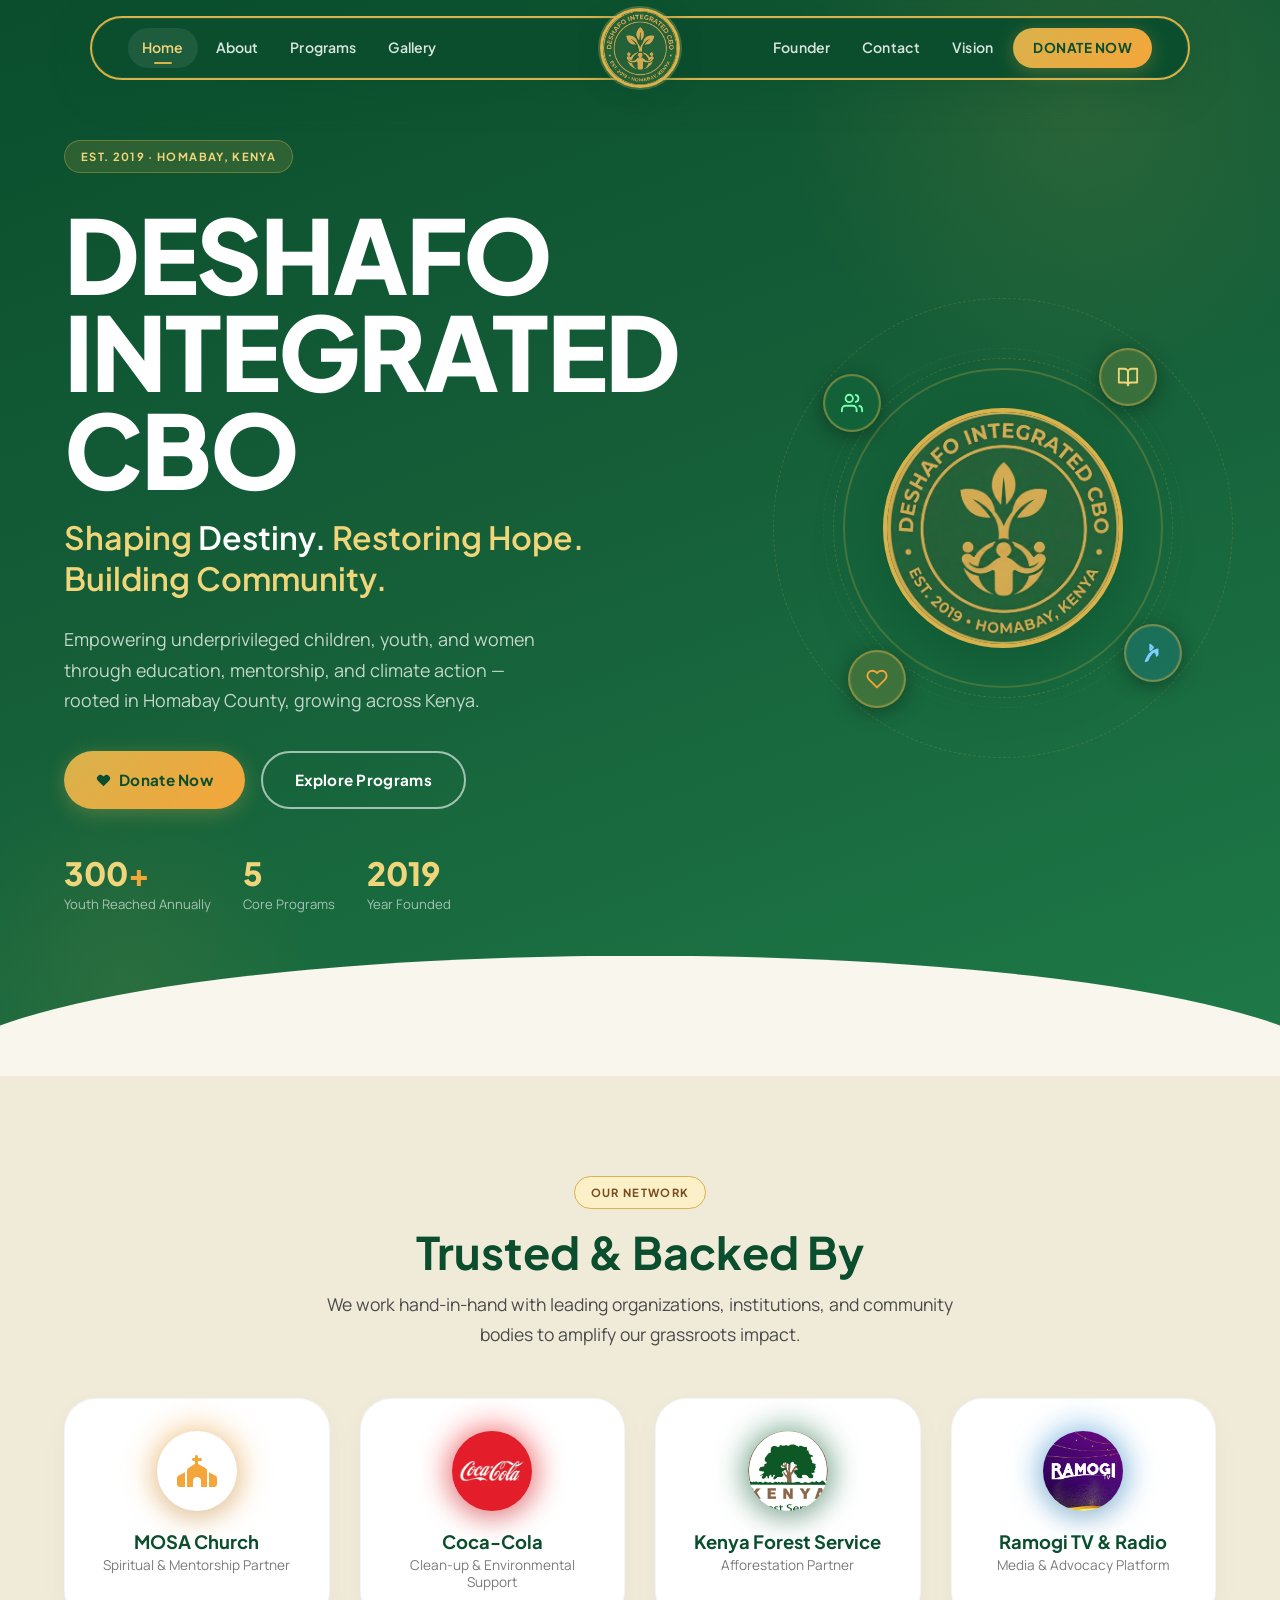
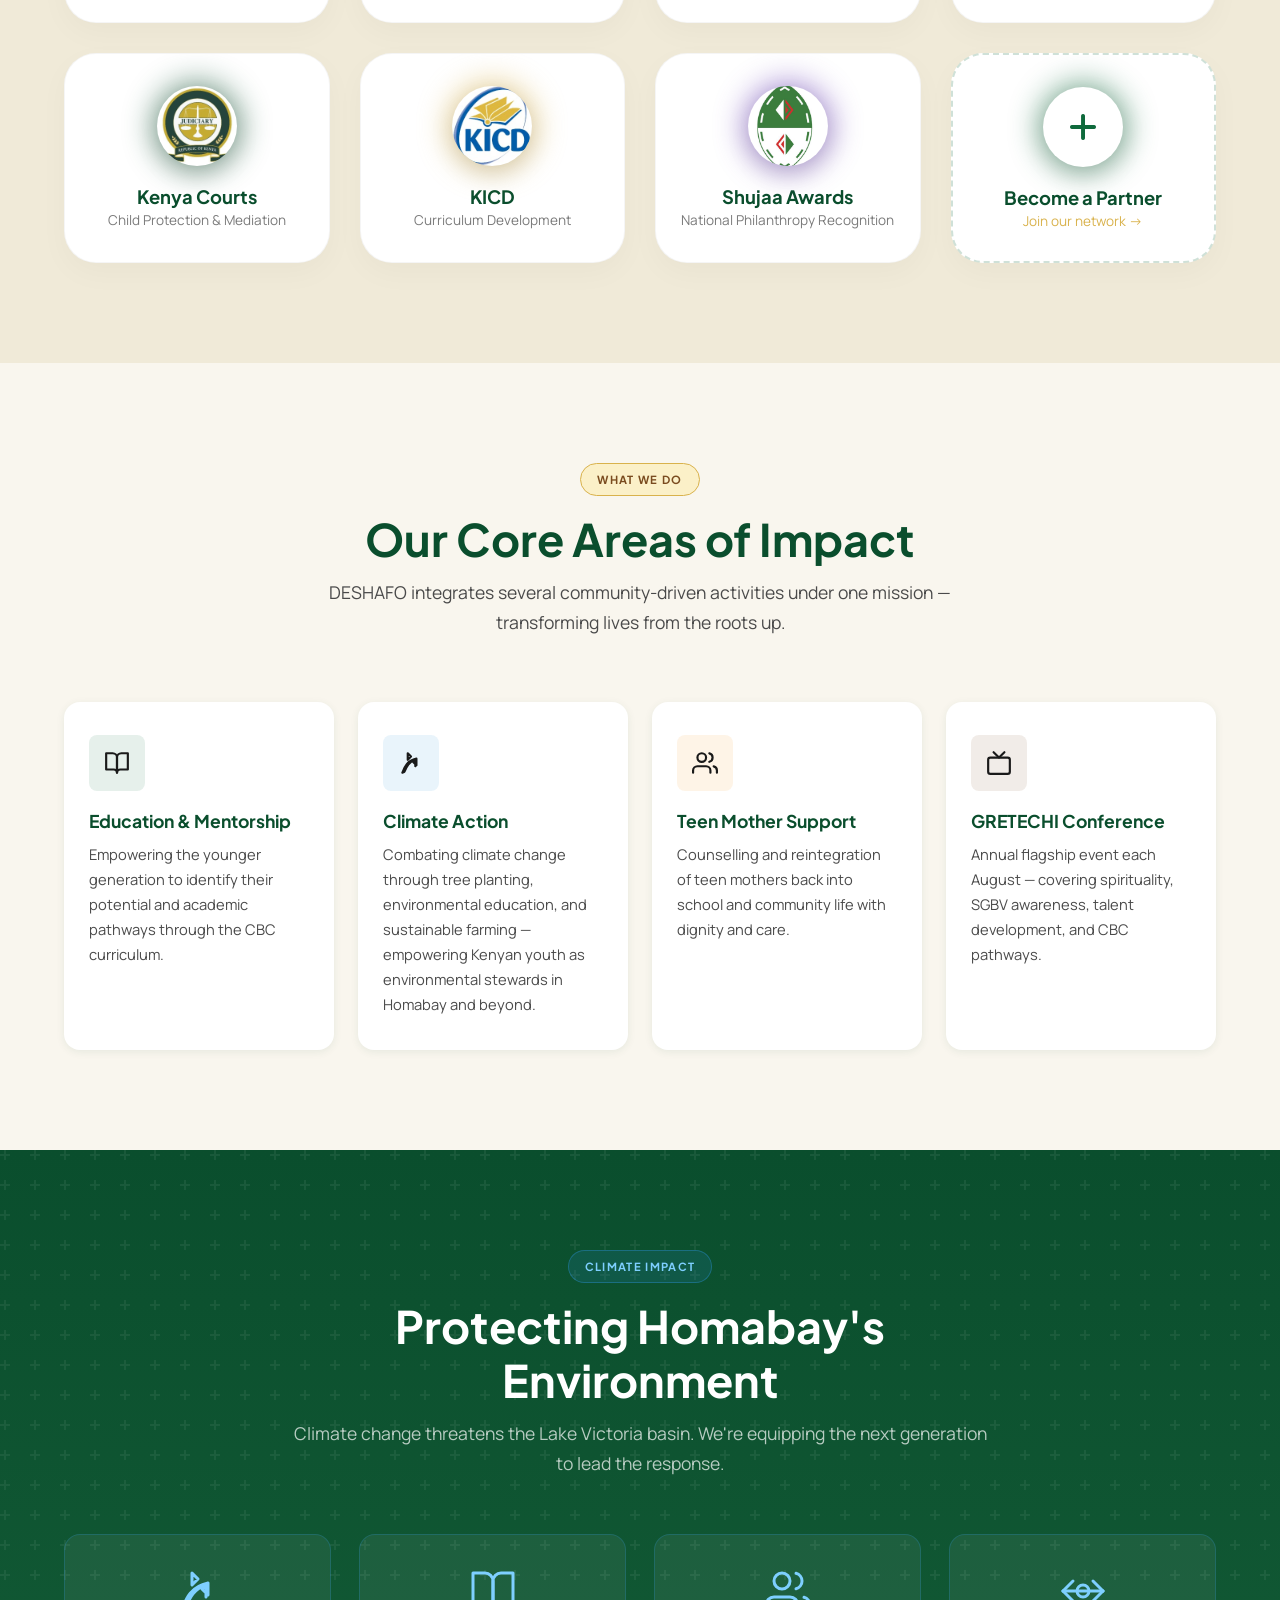
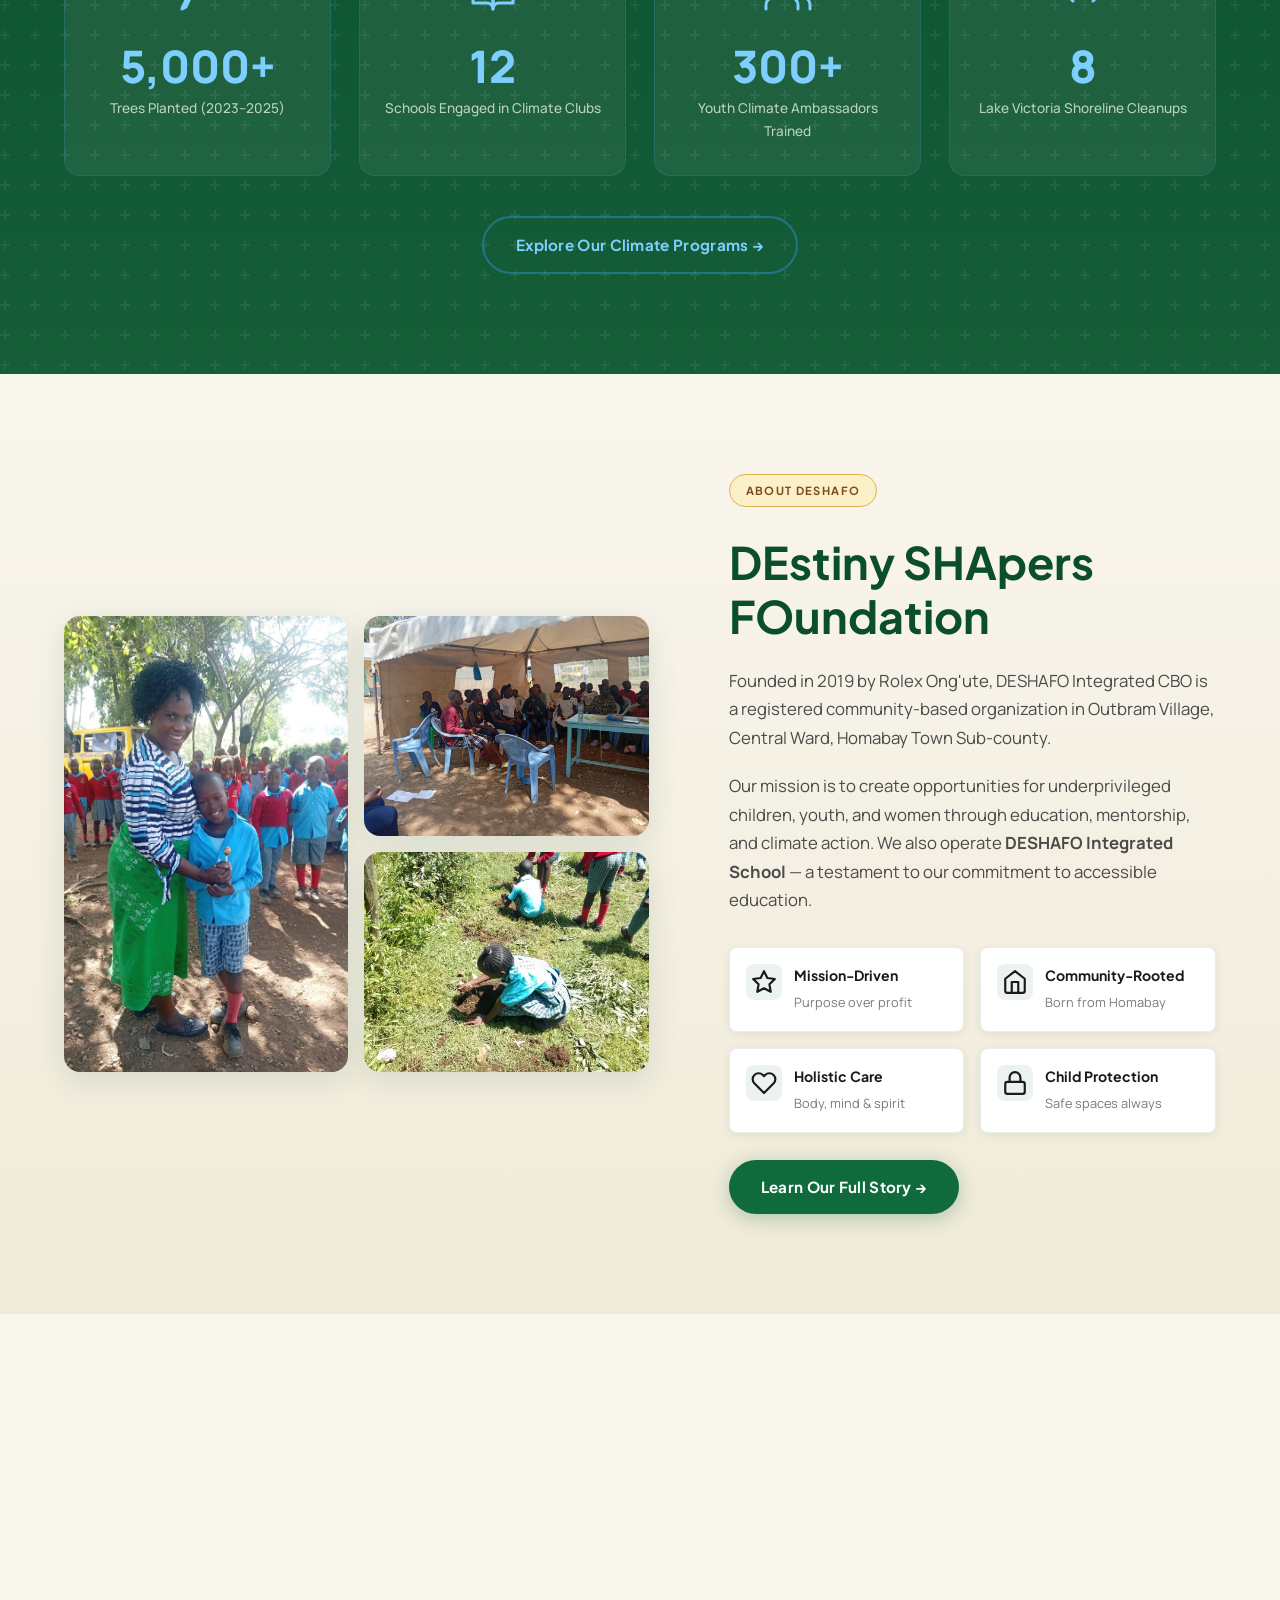
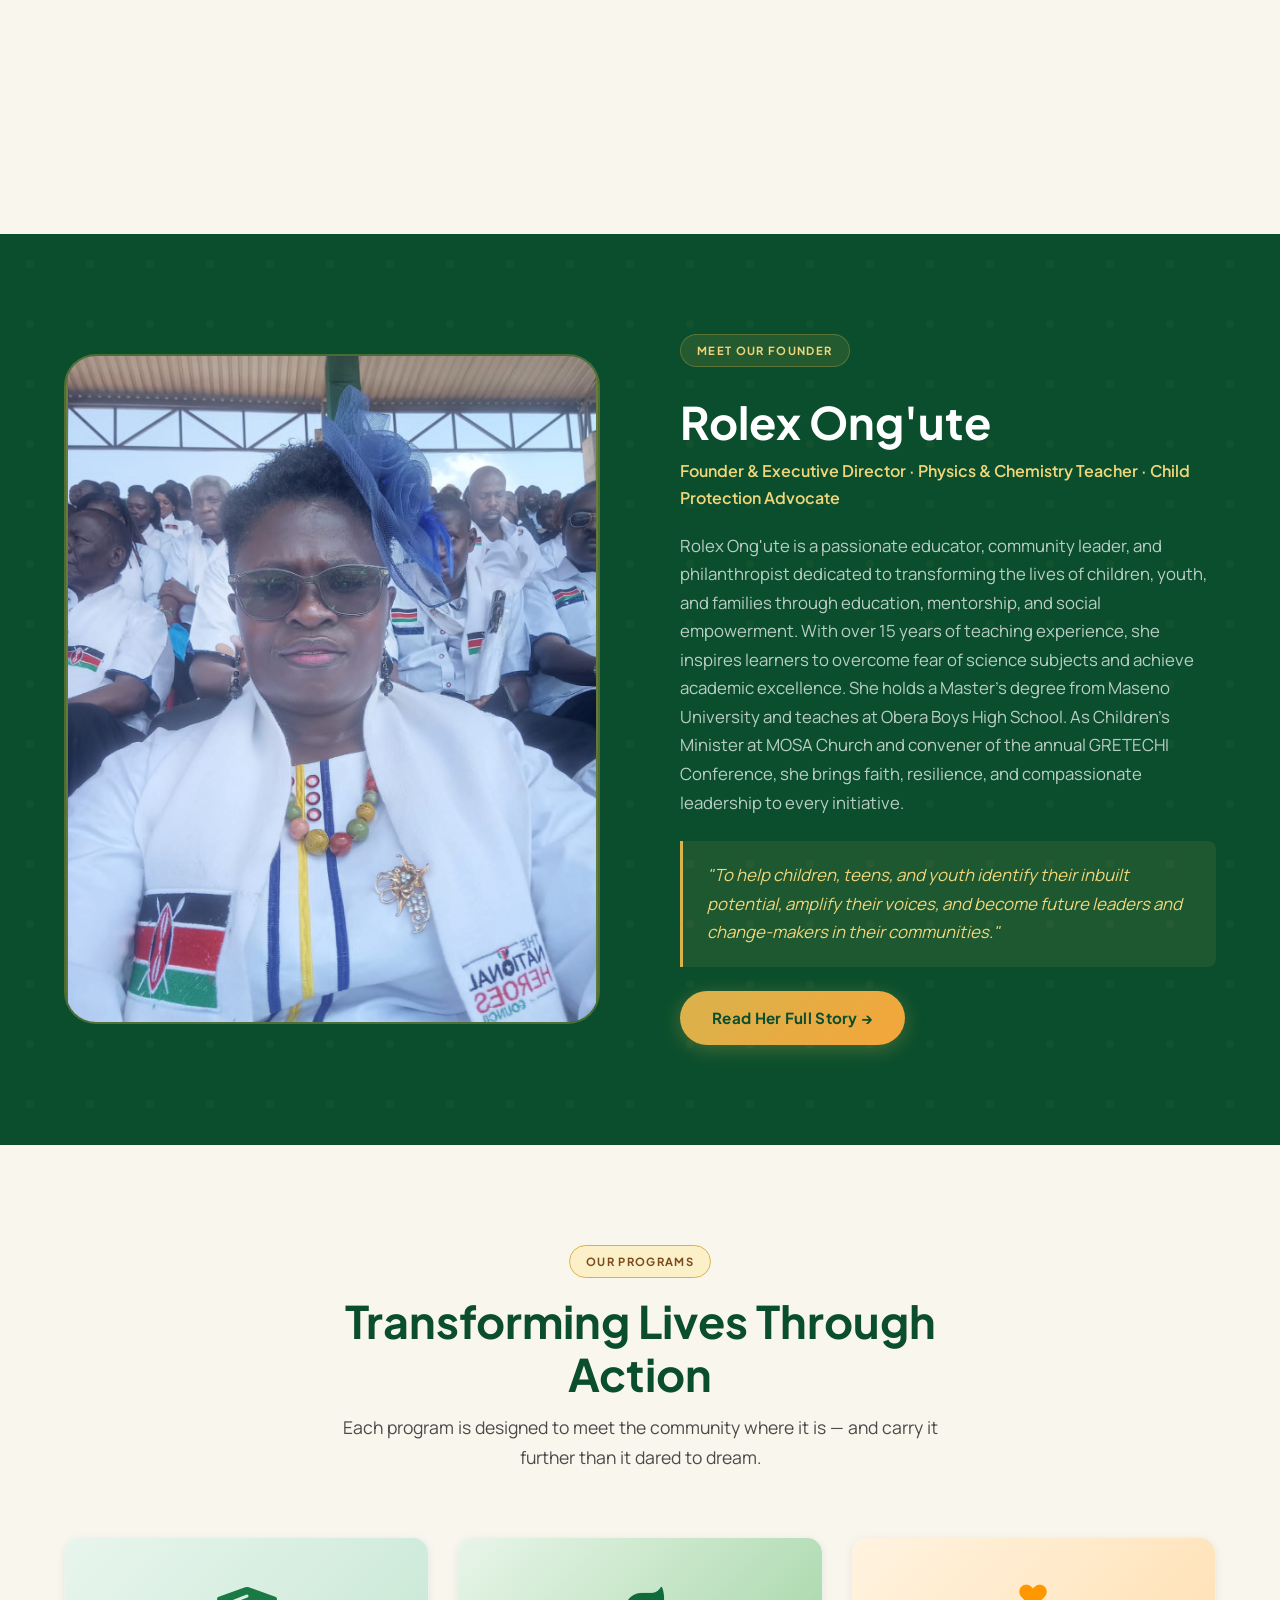
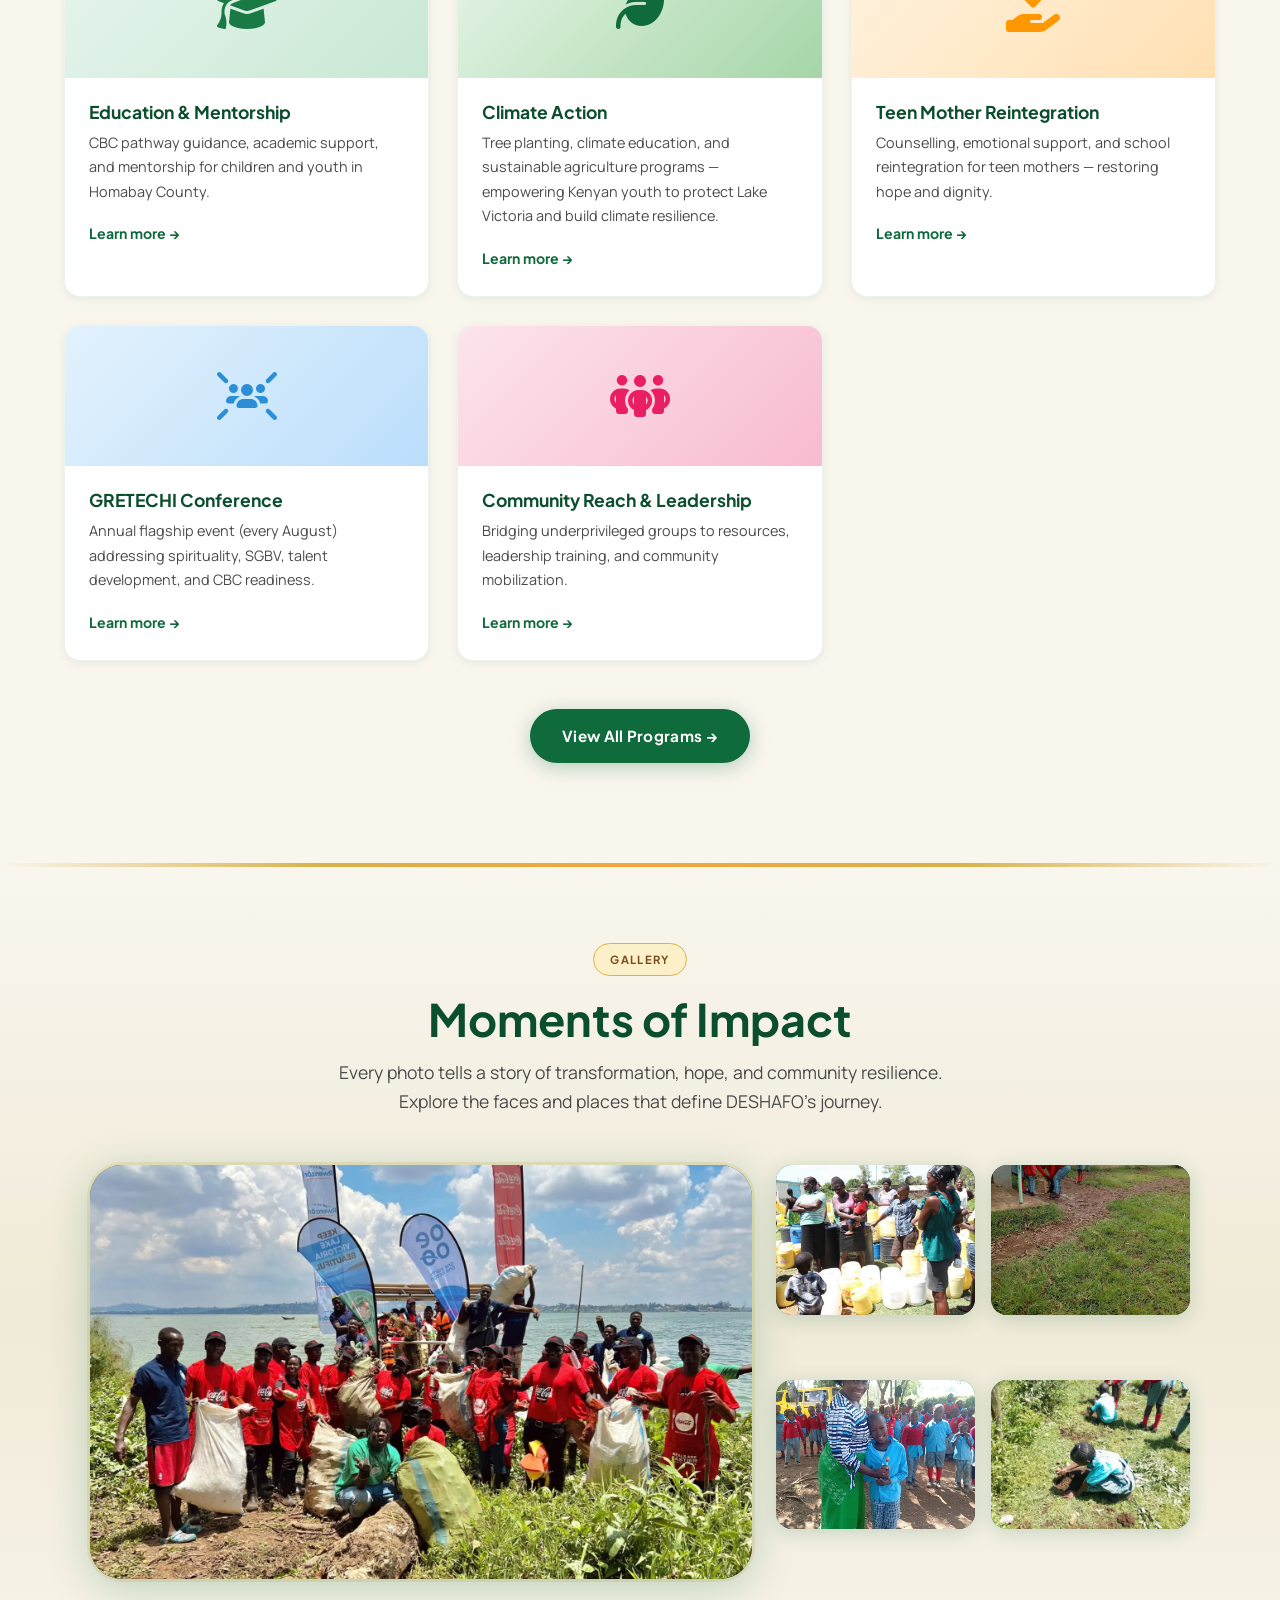
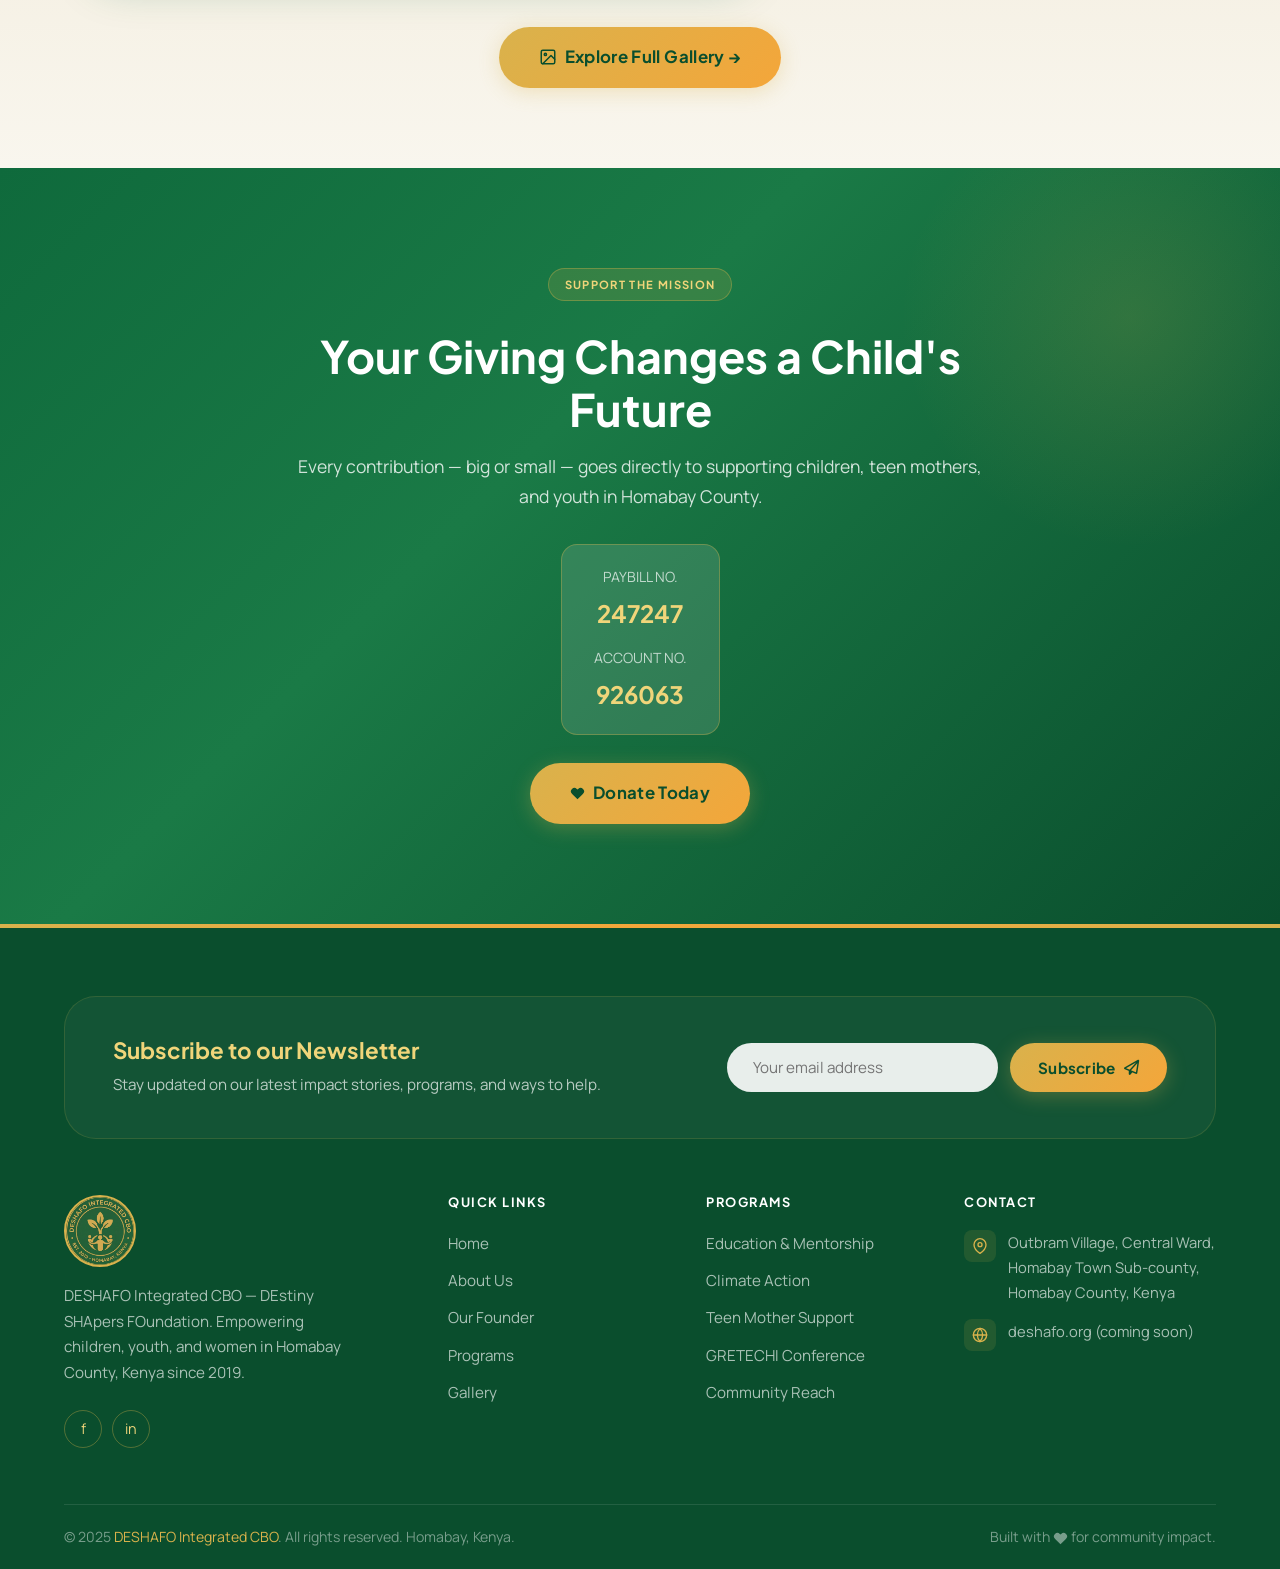
==== commit aace39a4: "favicon" ====
--- a/index.html
+++ b/index.html
@@ -2,6 +2,7 @@
 <html lang="en">
 <head>
   <meta charset="UTF-8" />
+  <link rel="icon" type="image/png" href="assets/images/logo.png" />
   <meta name="viewport" content="width=device-width, initial-scale=1.0" />
    <title>DESHAFO Integrated CBO — Shaping Destiny. Restoring Hope.</title>
    <meta name="description" content="DESHAFO Integrated CBO — empowering underprivileged children, youth, and women through education, mentorship, and climate action in Homabay, Kenya." />
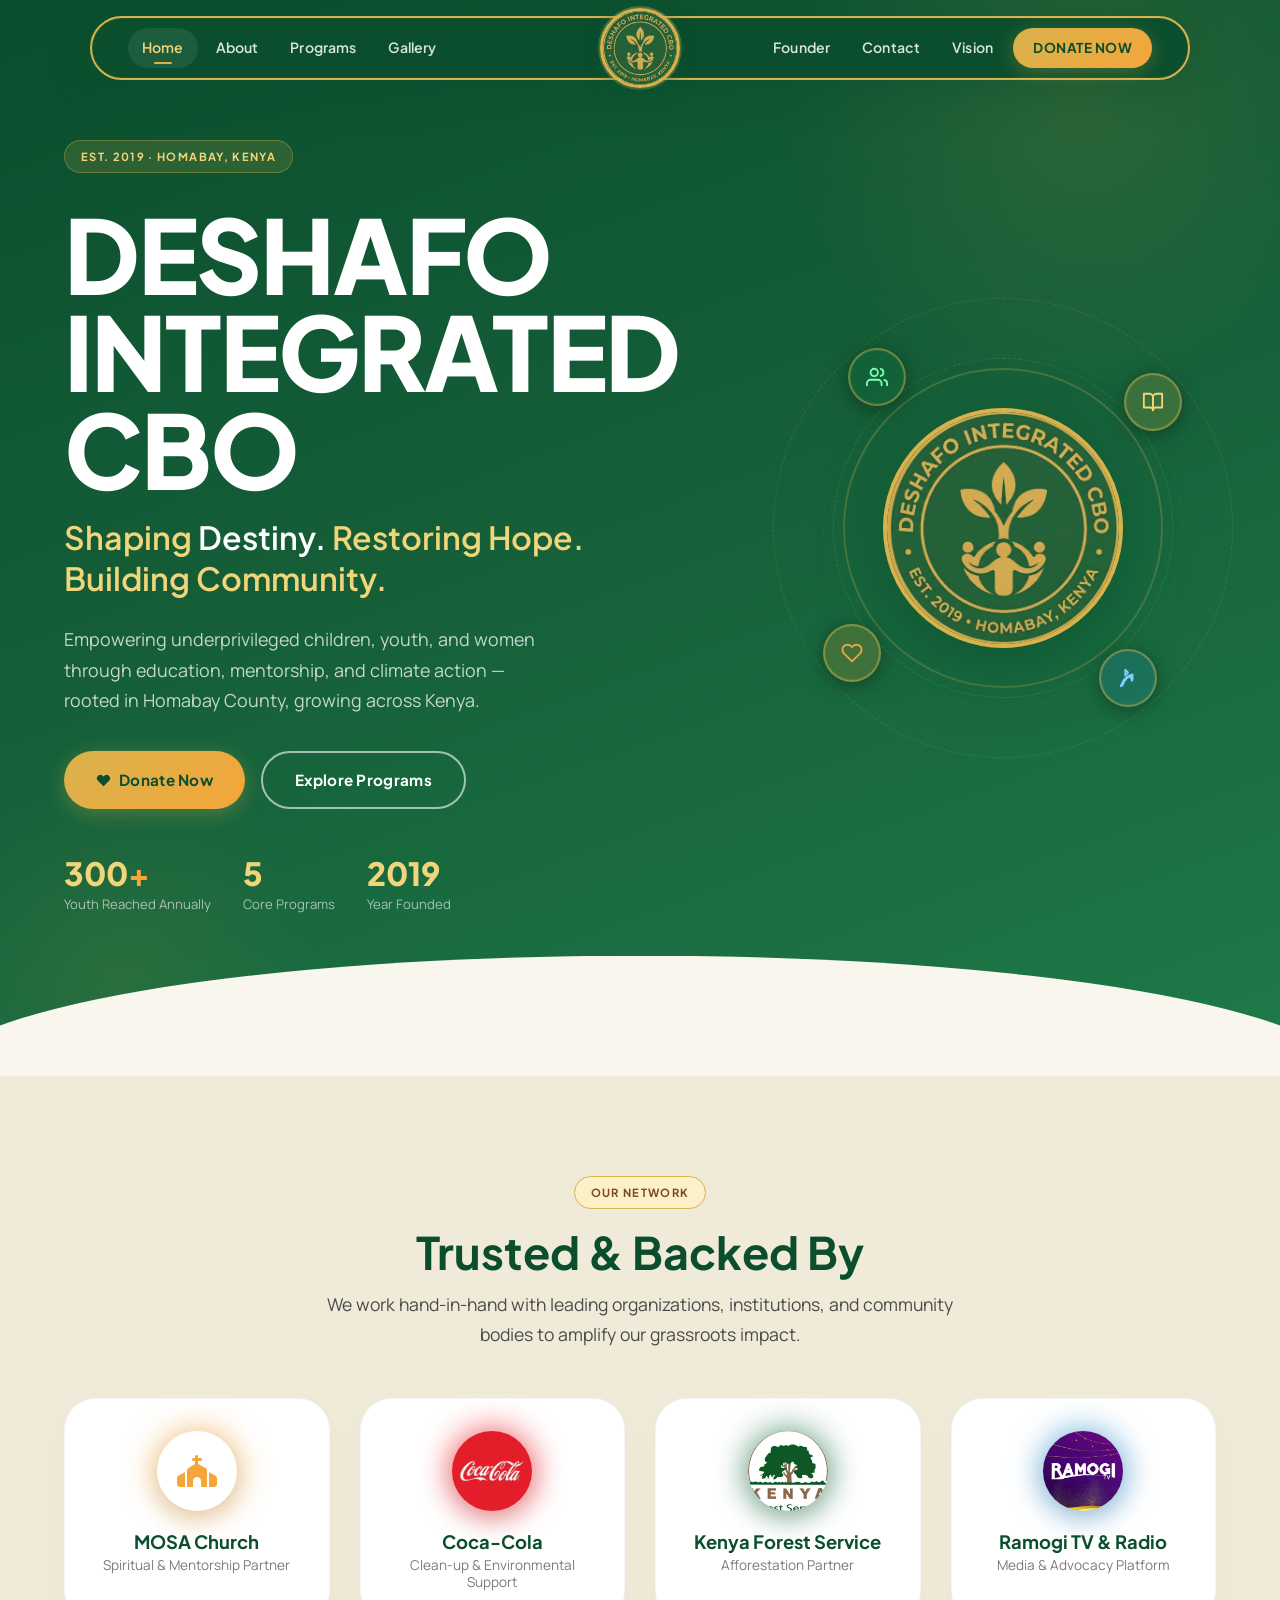
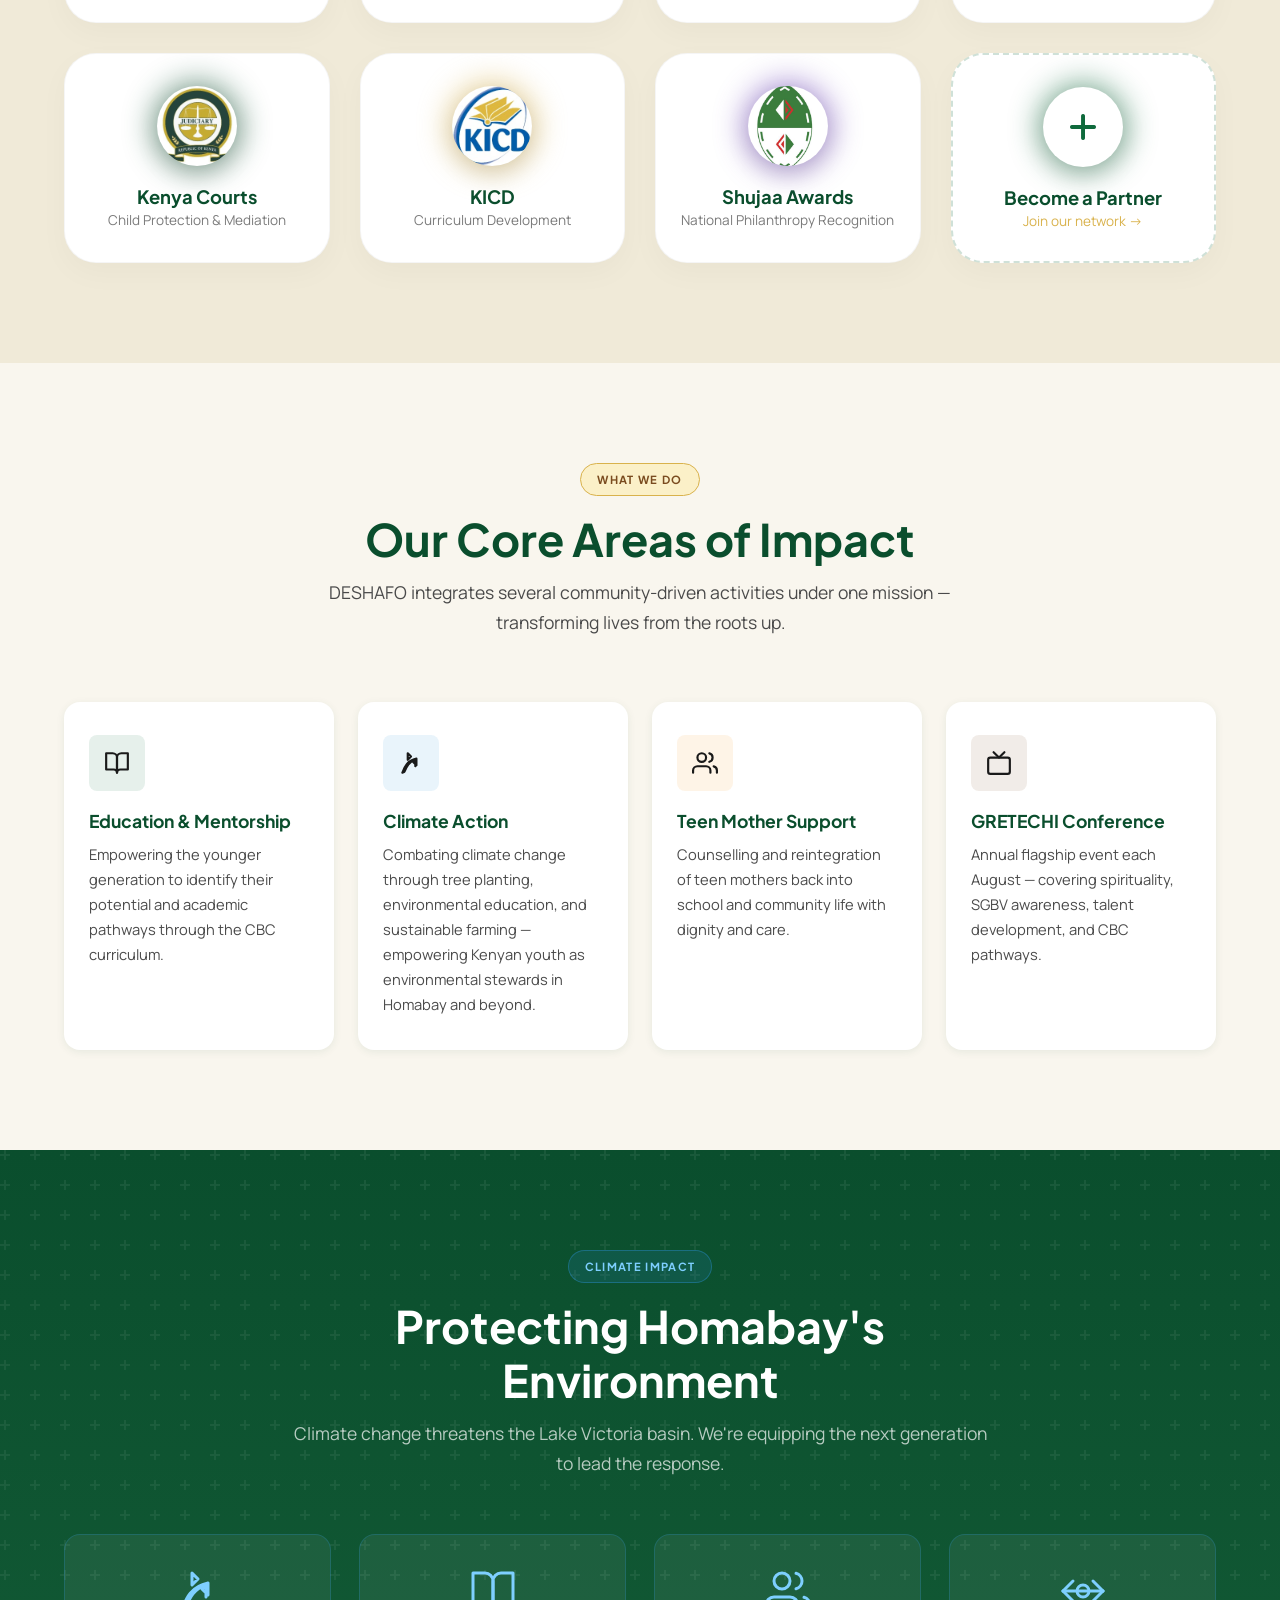
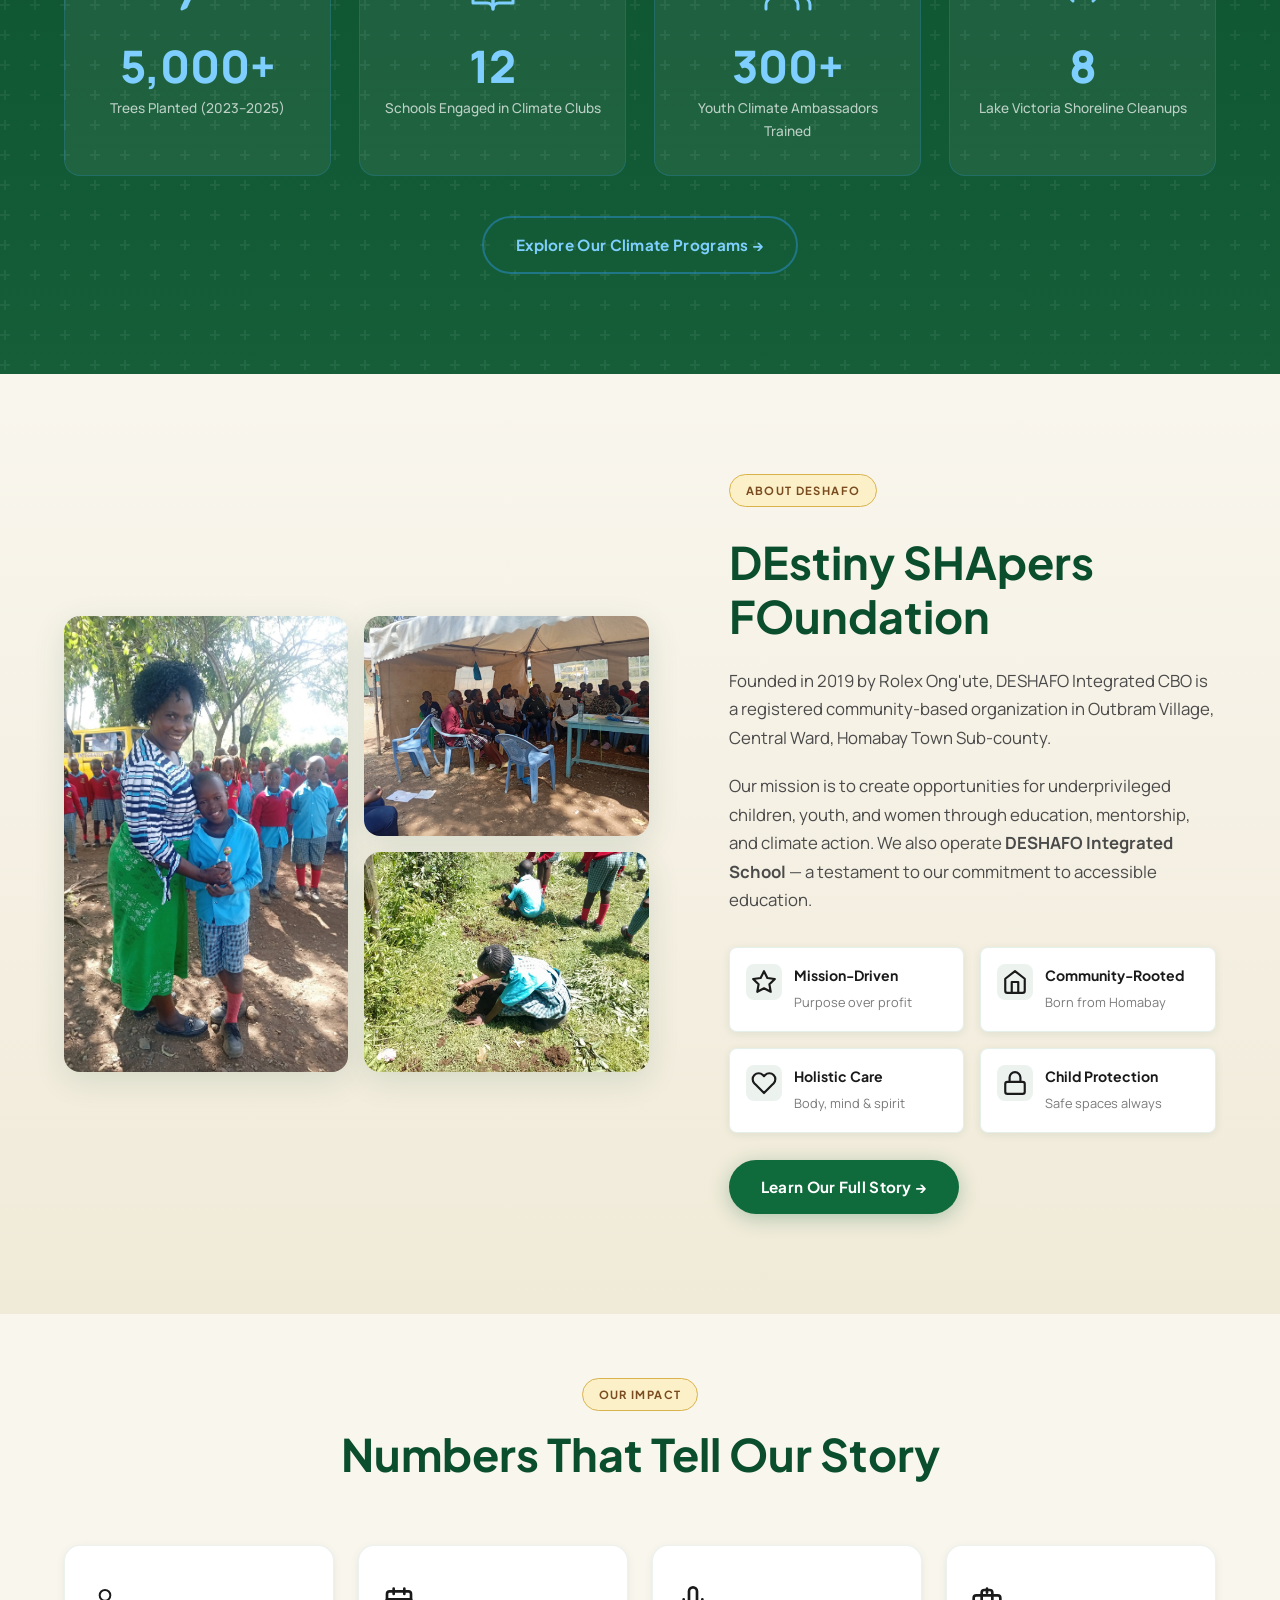
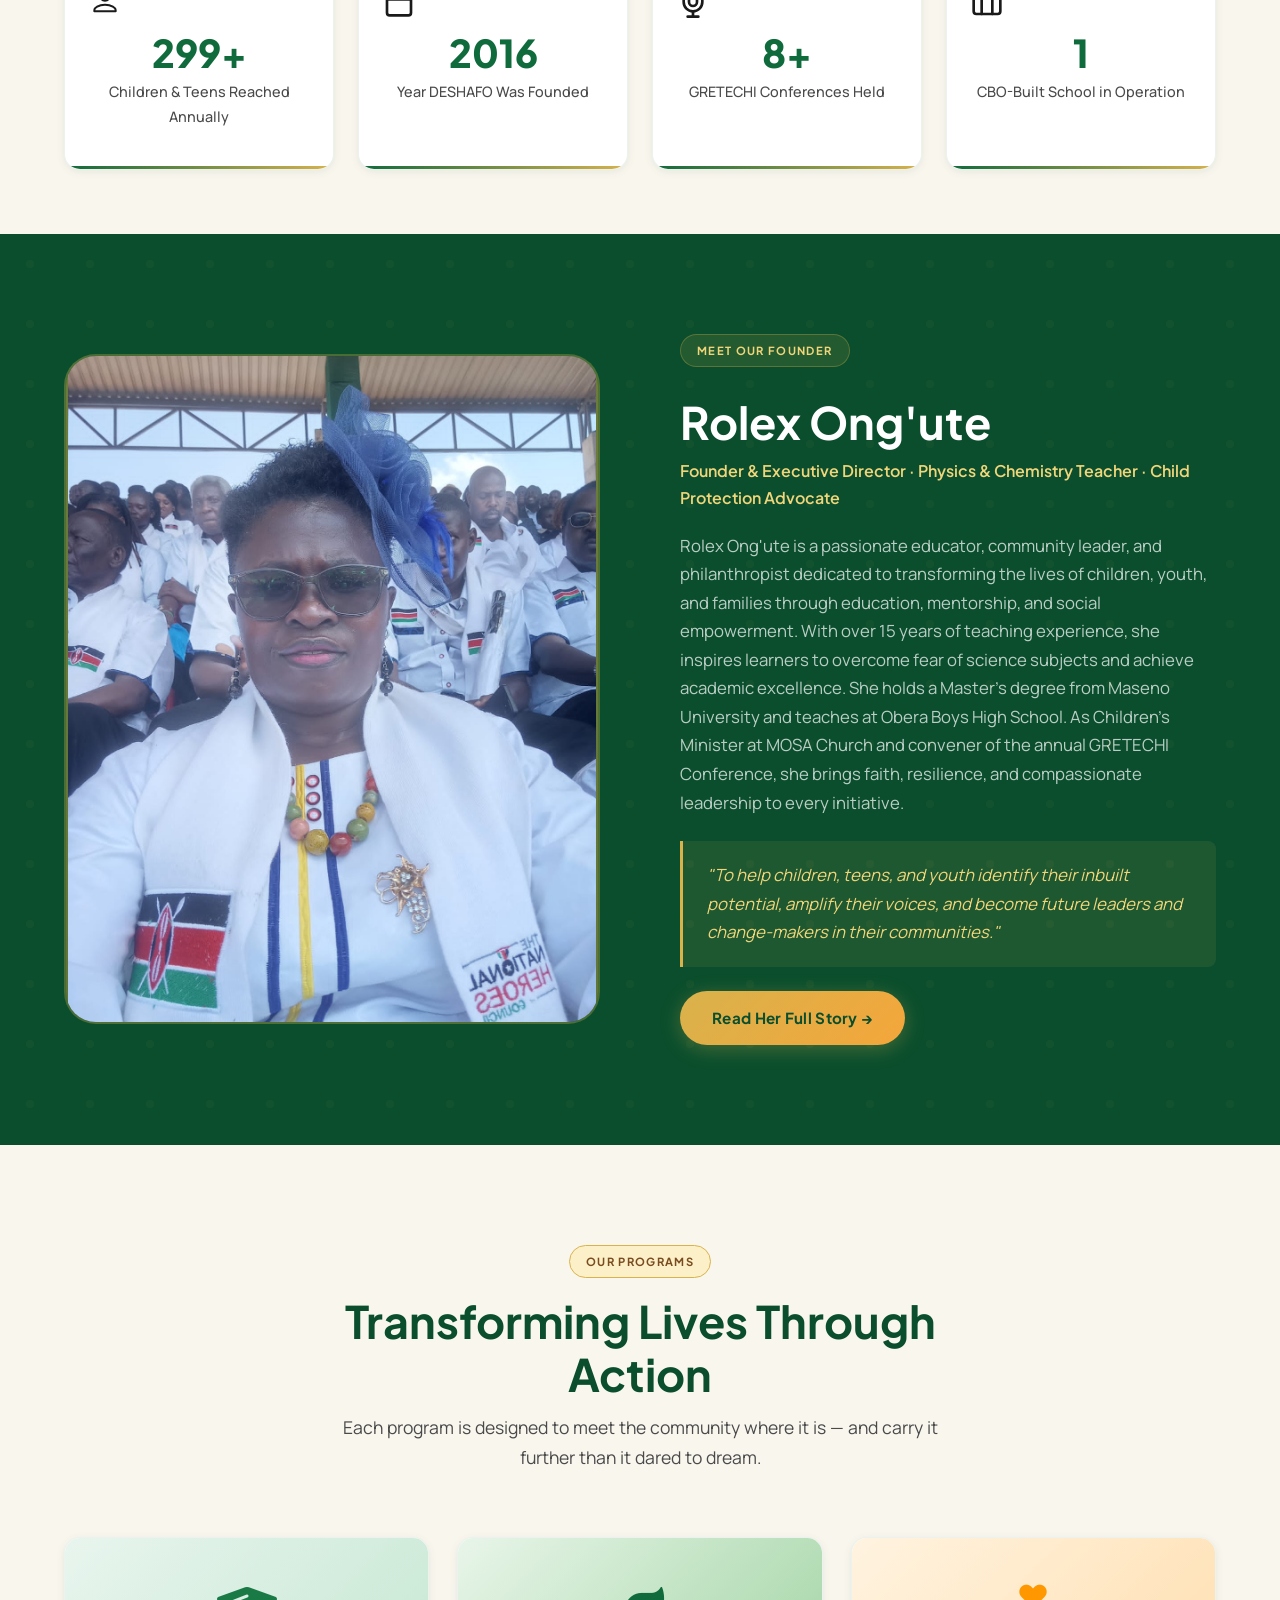
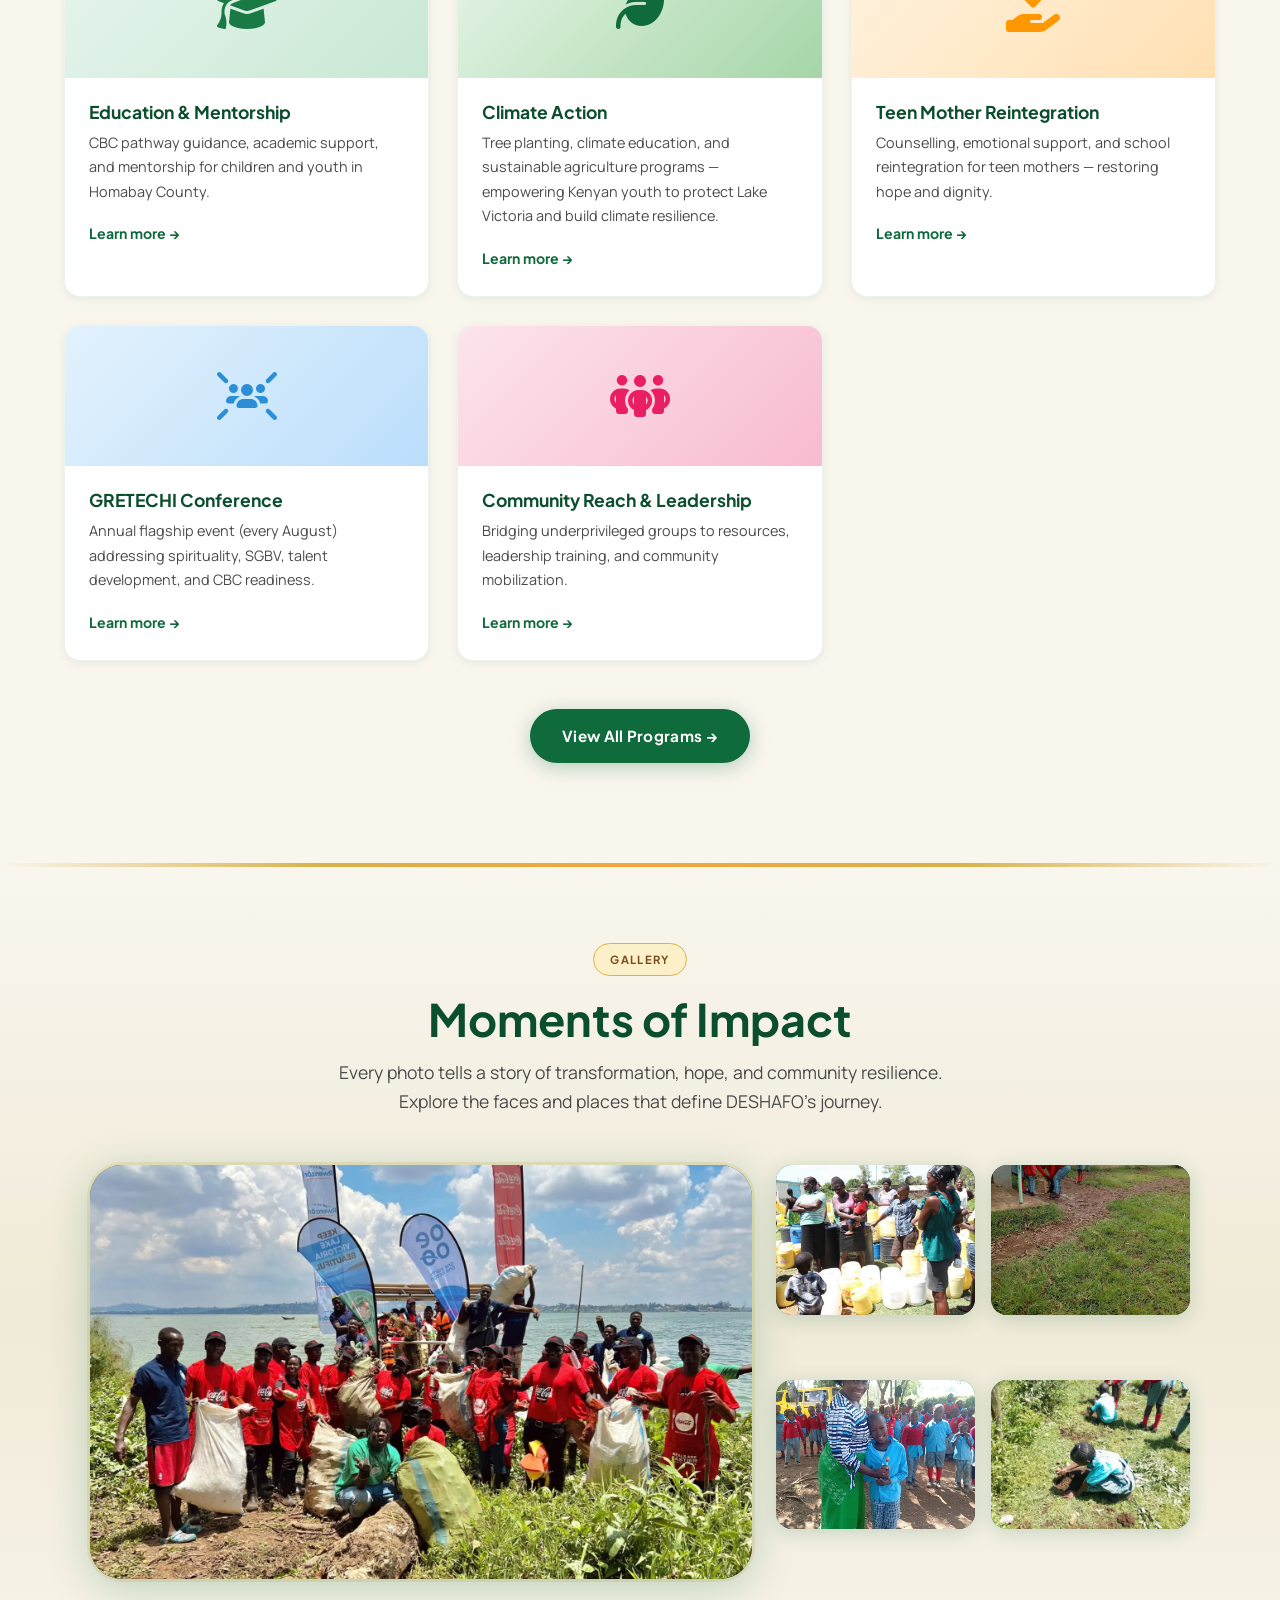
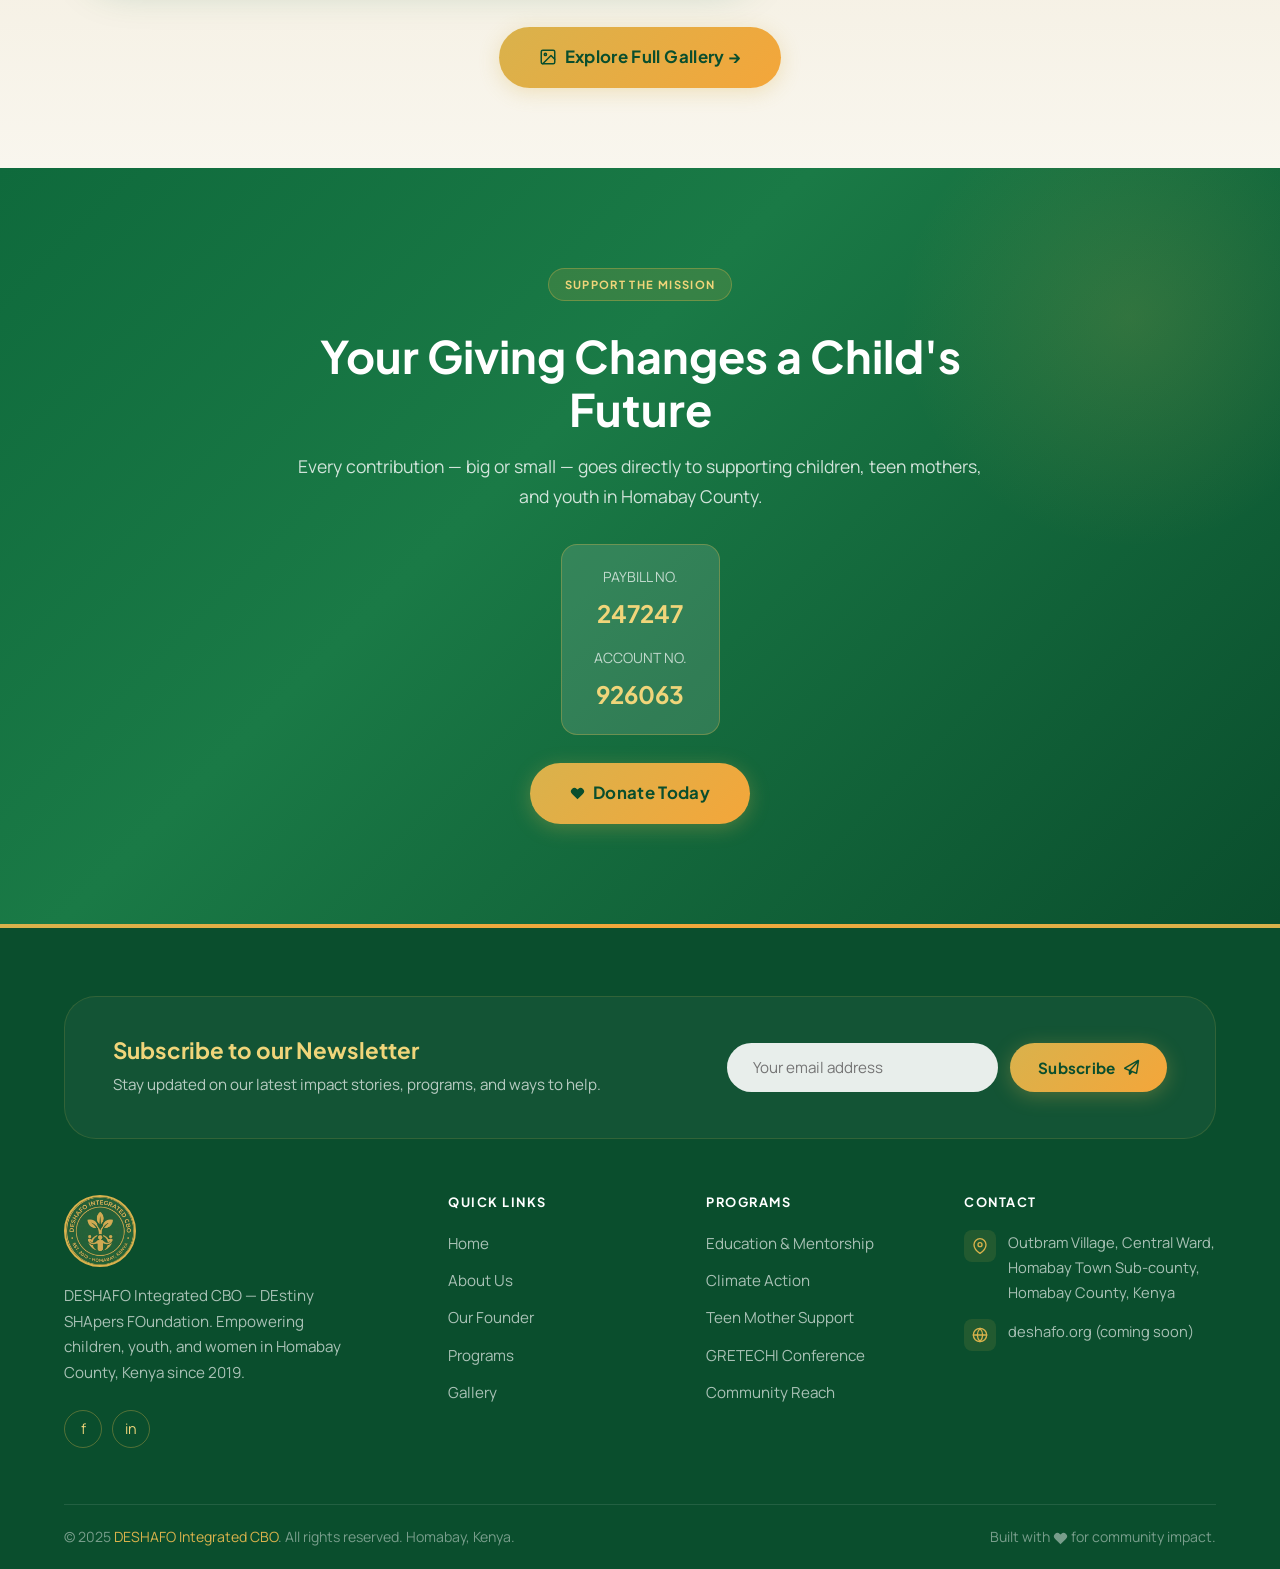
==== commit 198d8f31: "loader & seo" ====
--- a/index.html
+++ b/index.html
@@ -1,11 +1,74 @@
-<!DOCTYPE html>
+﻿<!DOCTYPE html>
 <html lang="en">
 <head>
   <meta charset="UTF-8" />
   <link rel="icon" type="image/png" href="assets/images/logo.png" />
   <meta name="viewport" content="width=device-width, initial-scale=1.0" />
-   <title>DESHAFO Integrated CBO — Shaping Destiny. Restoring Hope.</title>
-   <meta name="description" content="DESHAFO Integrated CBO — empowering underprivileged children, youth, and women through education, mentorship, and climate action in Homabay, Kenya." />
+   <title>DESHAFO Integrated CBO | Homabay Youth &amp; Climate Action</title>
+   <meta name="description" content="DESHAFO Integrated CBO empowers children, youth, teen mothers, and women in Homa Bay County through education, mentorship, climate action, and community support." />
+   <meta name="robots" content="index, follow" />
+   <meta name="author" content="DESHAFO Integrated CBO" />
+   <meta name="theme-color" content="#0f6a3c" />
+   <link rel="canonical" href="https://deshafo.org/" />
+   <link rel="apple-touch-icon" href="assets/images/logo.png" />
+   <meta property="og:type" content="website" />
+   <meta property="og:title" content="DESHAFO Integrated CBO | Homabay Youth &amp; Climate Action" />
+   <meta property="og:description" content="Education, mentorship, climate action, and community support for children, youth, teen mothers, and women in Homa Bay County, Kenya." />
+   <meta property="og:url" content="https://deshafo.org/" />
+   <meta property="og:image" content="https://deshafo.org/assets/images/deshafoteens.jpeg" />
+   <meta property="og:site_name" content="DESHAFO Integrated CBO" />
+   <meta property="og:locale" content="en_KE" />
+   <meta name="twitter:card" content="summary_large_image" />
+   <meta name="twitter:title" content="DESHAFO Integrated CBO | Homabay Youth &amp; Climate Action" />
+   <meta name="twitter:description" content="Education, mentorship, climate action, and community support for children, youth, teen mothers, and women in Homa Bay County, Kenya." />
+   <meta name="twitter:image" content="https://deshafo.org/assets/images/deshafoteens.jpeg" />
+   <script type="application/ld+json">
+   {
+     "@context": "https://schema.org",
+     "@graph": [
+       {
+         "@type": "Organization",
+         "@id": "https://deshafo.org/#organization",
+         "name": "DESHAFO Integrated CBO",
+         "alternateName": "DEstiny SHApers FOundation",
+         "url": "https://deshafo.org/",
+         "logo": "https://deshafo.org/assets/images/logo.png",
+         "image": "https://deshafo.org/assets/images/deshafoteens.jpeg",
+         "foundingDate": "2019",
+         "email": "deshafointergrated@gmail.com",
+         "description": "DESHAFO Integrated CBO empowers children, youth, teen mothers, and women in Homa Bay County through education, mentorship, climate action, and community support.",
+         "address": {
+           "@type": "PostalAddress",
+           "streetAddress": "Outbram Village, Central Ward",
+           "addressLocality": "Homa Bay",
+           "addressRegion": "Homa Bay County",
+           "addressCountry": "KE"
+         },
+         "areaServed": [
+           "Homa Bay County",
+           "Kenya"
+         ],
+         "founder": {
+           "@type": "Person",
+           "name": "Rolex Ong'ute"
+         },
+         "sameAs": [
+           "https://www.facebook.com/iddyrolex",
+           "https://www.linkedin.com/in/rolex-ong-ute"
+         ]
+       },
+       {
+         "@type": "WebSite",
+         "@id": "https://deshafo.org/#website",
+         "url": "https://deshafo.org/",
+         "name": "DESHAFO Integrated CBO",
+         "publisher": {
+           "@id": "https://deshafo.org/#organization"
+         }
+       }
+     ]
+   }
+   </script>
     <link rel="stylesheet" href="css/style.css?v=20250425" />
     <link rel="stylesheet" href="https://cdnjs.cloudflare.com/ajax/libs/font-awesome/6.5.0/css/all.min.css" integrity="sha512-Avb2QiuDEEvB4bZJYdft2mNjVShBftLdPG8FJ0V7irTLQ8Uo0qcPxh4Plq7G5tGm0rU+1SPhVotteLpBERwTkw==" crossorigin="anonymous" referrerpolicy="no-referrer" />
     <style>
@@ -16,8 +79,75 @@
        background: rgba(255,255,255,0.1);
      }
    </style>
+  <link rel="stylesheet" href="css/loader.css"/>
 </head>
 <body>
+<!-- ═══════════════ TREE LOADER ═══════════════ -->
+<div id="page-loader" aria-label="Loading" role="status">
+  <div class="loader-particles">
+    <span style="left:42%;top:35%;--dur:3.8s;--delay:0s"></span>
+    <span style="left:55%;top:40%;--dur:4.5s;--delay:0.8s"></span>
+    <span style="left:38%;top:50%;--dur:3.2s;--delay:1.4s"></span>
+    <span style="left:62%;top:45%;--dur:5s;--delay:0.3s"></span>
+    <span style="left:48%;top:38%;--dur:4.1s;--delay:2s"></span>
+    <span style="left:35%;top:42%;--dur:3.6s;--delay:1s"></span>
+    <span style="left:65%;top:52%;--dur:4.8s;--delay:0.5s"></span>
+  </div>
+  <svg class="loader-tree" viewBox="0 0 200 290" xmlns="http://www.w3.org/2000/svg">
+    <defs>
+      <linearGradient id="shimmer-grad" x1="-200" y1="0" x2="0" y2="0" gradientUnits="userSpaceOnUse">
+        <stop offset="0%"   stop-color="#4A2C0A"/>
+        <stop offset="35%"  stop-color="#7A4B1F"/>
+        <stop offset="50%"  stop-color="#F0D57A"/>
+        <stop offset="65%"  stop-color="#7A4B1F"/>
+        <stop offset="100%" stop-color="#4A2C0A"/>
+        <animate attributeName="x1" values="-200;200" dur="2.4s" repeatCount="indefinite"/>
+        <animate attributeName="x2" values="0;400"   dur="2.4s" repeatCount="indefinite"/>
+      </linearGradient>
+      <filter id="branch-glow">
+        <feGaussianBlur in="SourceGraphic" stdDeviation="1.2" result="blur"/>
+        <feMerge><feMergeNode in="blur"/><feMergeNode in="SourceGraphic"/></feMerge>
+      </filter>
+    </defs>
+    <g stroke="url(#shimmer-grad)" stroke-linecap="round" stroke-linejoin="round" fill="none" filter="url(#branch-glow)">
+      <line x1="100" y1="285" x2="100" y2="188" stroke-width="10"/>
+      <line x1="100" y1="210" x2="52"  y2="155" stroke-width="7"/>
+      <line x1="100" y1="210" x2="148" y2="155" stroke-width="7"/>
+      <line x1="100" y1="232" x2="35"  y2="195" stroke-width="6"/>
+      <line x1="100" y1="232" x2="165" y2="195" stroke-width="6"/>
+      <line x1="100" y1="188" x2="86"  y2="150" stroke-width="5"/>
+      <line x1="100" y1="188" x2="114" y2="150" stroke-width="5"/>
+      <line x1="52"  y1="155" x2="28"  y2="120" stroke-width="4.5"/>
+      <line x1="52"  y1="155" x2="68"  y2="112" stroke-width="4"/>
+      <line x1="148" y1="155" x2="172" y2="120" stroke-width="4.5"/>
+      <line x1="148" y1="155" x2="132" y2="112" stroke-width="4"/>
+      <line x1="35"  y1="195" x2="14"  y2="170" stroke-width="3.5"/>
+      <line x1="35"  y1="195" x2="44"  y2="166" stroke-width="3"/>
+      <line x1="165" y1="195" x2="186" y2="170" stroke-width="3.5"/>
+      <line x1="165" y1="195" x2="156" y2="166" stroke-width="3"/>
+      <line x1="86"  y1="150" x2="74"  y2="124" stroke-width="3.5"/>
+      <line x1="86"  y1="150" x2="92"  y2="118" stroke-width="3"/>
+      <line x1="114" y1="150" x2="126" y2="124" stroke-width="3.5"/>
+      <line x1="114" y1="150" x2="108" y2="118" stroke-width="3"/>
+      <line x1="28"  y1="120" x2="17"  y2="102" stroke-width="2.5"/>
+      <line x1="28"  y1="120" x2="36"  y2="98"  stroke-width="2"/>
+      <line x1="68"  y1="112" x2="60"  y2="94"  stroke-width="2.5"/>
+      <line x1="68"  y1="112" x2="76"  y2="90"  stroke-width="2"/>
+      <line x1="172" y1="120" x2="183" y2="102" stroke-width="2.5"/>
+      <line x1="172" y1="120" x2="164" y2="98"  stroke-width="2"/>
+      <line x1="132" y1="112" x2="140" y2="94"  stroke-width="2.5"/>
+      <line x1="132" y1="112" x2="124" y2="90"  stroke-width="2"/>
+      <line x1="74"  y1="124" x2="66"  y2="106" stroke-width="2"/>
+      <line x1="92"  y1="118" x2="88"  y2="100" stroke-width="2"/>
+      <line x1="92"  y1="118" x2="97"  y2="96"  stroke-width="1.5"/>
+      <line x1="126" y1="124" x2="134" y2="106" stroke-width="2"/>
+      <line x1="108" y1="118" x2="112" y2="100" stroke-width="2"/>
+      <line x1="108" y1="118" x2="103" y2="96"  stroke-width="1.5"/>
+    </g>
+  </svg>
+  <p class="loader-tagline">DESHAFO</p>
+</div>
+<!-- ══════════════ END LOADER ══════════════ -->
 
 <!-- ═══════════════════ NAVBAR ═══════════════════ -->
 <div class="navbar-wrapper">
@@ -624,5 +754,8 @@
 </footer>
 
 <script src="js/main.js"></script>
-</body>
+<script>
+  (function(){var l=document.getElementById('page-loader');if(!l)return;window.addEventListener('load',function(){setTimeout(function(){l.classList.add('loader-hidden');},350);});})();
+</script></body>
 </html>
+
--- a/css/loader.css
+++ b/css/loader.css
@@ -0,0 +1,113 @@
+/* ═══════════════════════════════════════════════
+   DESHAFO — Bare Tree Page Loader
+   ═══════════════════════════════════════════════ */
+
+#page-loader {
+  position: fixed;
+  inset: 0;
+  background: #050E07;
+  z-index: 99999;
+  display: flex;
+  flex-direction: column;
+  align-items: center;
+  justify-content: center;
+  gap: 28px;
+  transition: opacity 0.8s ease, visibility 0.8s ease;
+}
+
+#page-loader.loader-hidden {
+  opacity: 0;
+  visibility: hidden;
+  pointer-events: none;
+}
+
+/* ── Tree SVG ── */
+.loader-tree {
+  width: 170px;
+  height: auto;
+  transform-origin: 50% 100%;
+  animation:
+    tree-reverb 2.4s ease-in-out infinite,
+    tree-glow   2.4s ease-in-out infinite;
+}
+
+/* Reverberation — subtle living-tree oscillation */
+@keyframes tree-reverb {
+  0%   { transform: scale(1)     rotate(0deg)    translateY(0px); }
+  7%   { transform: scale(1.009) rotate(0.5deg)  translateY(-2px); }
+  14%  { transform: scale(0.993) rotate(-0.35deg) translateY(1px); }
+  21%  { transform: scale(1.007) rotate(0.28deg) translateY(-1.2px); }
+  28%  { transform: scale(0.996) rotate(-0.18deg) translateY(0.6px); }
+  35%  { transform: scale(1.005) rotate(0.22deg) translateY(-0.9px); }
+  42%  { transform: scale(0.998) rotate(-0.13deg) translateY(0.4px); }
+  50%  { transform: scale(1.004) rotate(0.17deg) translateY(-0.7px); }
+  58%  { transform: scale(0.999) rotate(-0.09deg) translateY(0.2px); }
+  66%  { transform: scale(1.003) rotate(0.11deg) translateY(-0.4px); }
+  75%  { transform: scale(1.001) rotate(-0.05deg) translateY(-0.1px); }
+  84%  { transform: scale(1.002) rotate(0.06deg) translateY(-0.2px); }
+  92%  { transform: scale(1.0005) rotate(-0.03deg) translateY(0px); }
+  100% { transform: scale(1)     rotate(0deg)    translateY(0px); }
+}
+
+/* Shimmer glow pulse synced with gradient sweep */
+@keyframes tree-glow {
+  0%, 100% {
+    filter:
+      drop-shadow(0 0 2px rgba(217, 178, 76, 0.15))
+      drop-shadow(0 2px 8px rgba(15, 106, 60, 0.5));
+  }
+  50% {
+    filter:
+      drop-shadow(0 0 10px rgba(217, 178, 76, 0.65))
+      drop-shadow(0 0 22px rgba(217, 178, 76, 0.25))
+      drop-shadow(0 2px 12px rgba(15, 106, 60, 0.6));
+  }
+}
+
+/* ── Ground line ── */
+.loader-ground {
+  stroke: #1a4d28;
+  stroke-width: 2;
+  opacity: 0.5;
+}
+
+/* ── Tagline ── */
+.loader-tagline {
+  color: rgba(217, 178, 76, 0.65);
+  font-family: 'Plus Jakarta Sans', sans-serif;
+  font-size: 0.65rem;
+  font-weight: 700;
+  letter-spacing: 0.5em;
+  text-transform: uppercase;
+  margin: 0;
+  animation: tagline-pulse 2.4s ease-in-out infinite;
+}
+
+@keyframes tagline-pulse {
+  0%, 100% { opacity: 0.4; letter-spacing: 0.5em; }
+  50%       { opacity: 1;   letter-spacing: 0.6em; }
+}
+
+/* ── Particle dots scattered around tree ── */
+.loader-particles {
+  position: absolute;
+  inset: 0;
+  pointer-events: none;
+  overflow: hidden;
+}
+
+.loader-particles span {
+  position: absolute;
+  width: 2px;
+  height: 2px;
+  border-radius: 50%;
+  background: rgba(217, 178, 76, 0.5);
+  animation: particle-drift var(--dur, 4s) ease-in-out infinite var(--delay, 0s);
+}
+
+@keyframes particle-drift {
+  0%   { transform: translateY(0) scale(0);   opacity: 0; }
+  20%  { opacity: 1; transform: translateY(-12px) scale(1); }
+  80%  { opacity: 0.6; }
+  100% { transform: translateY(-40px) scale(0.3); opacity: 0; }
+}
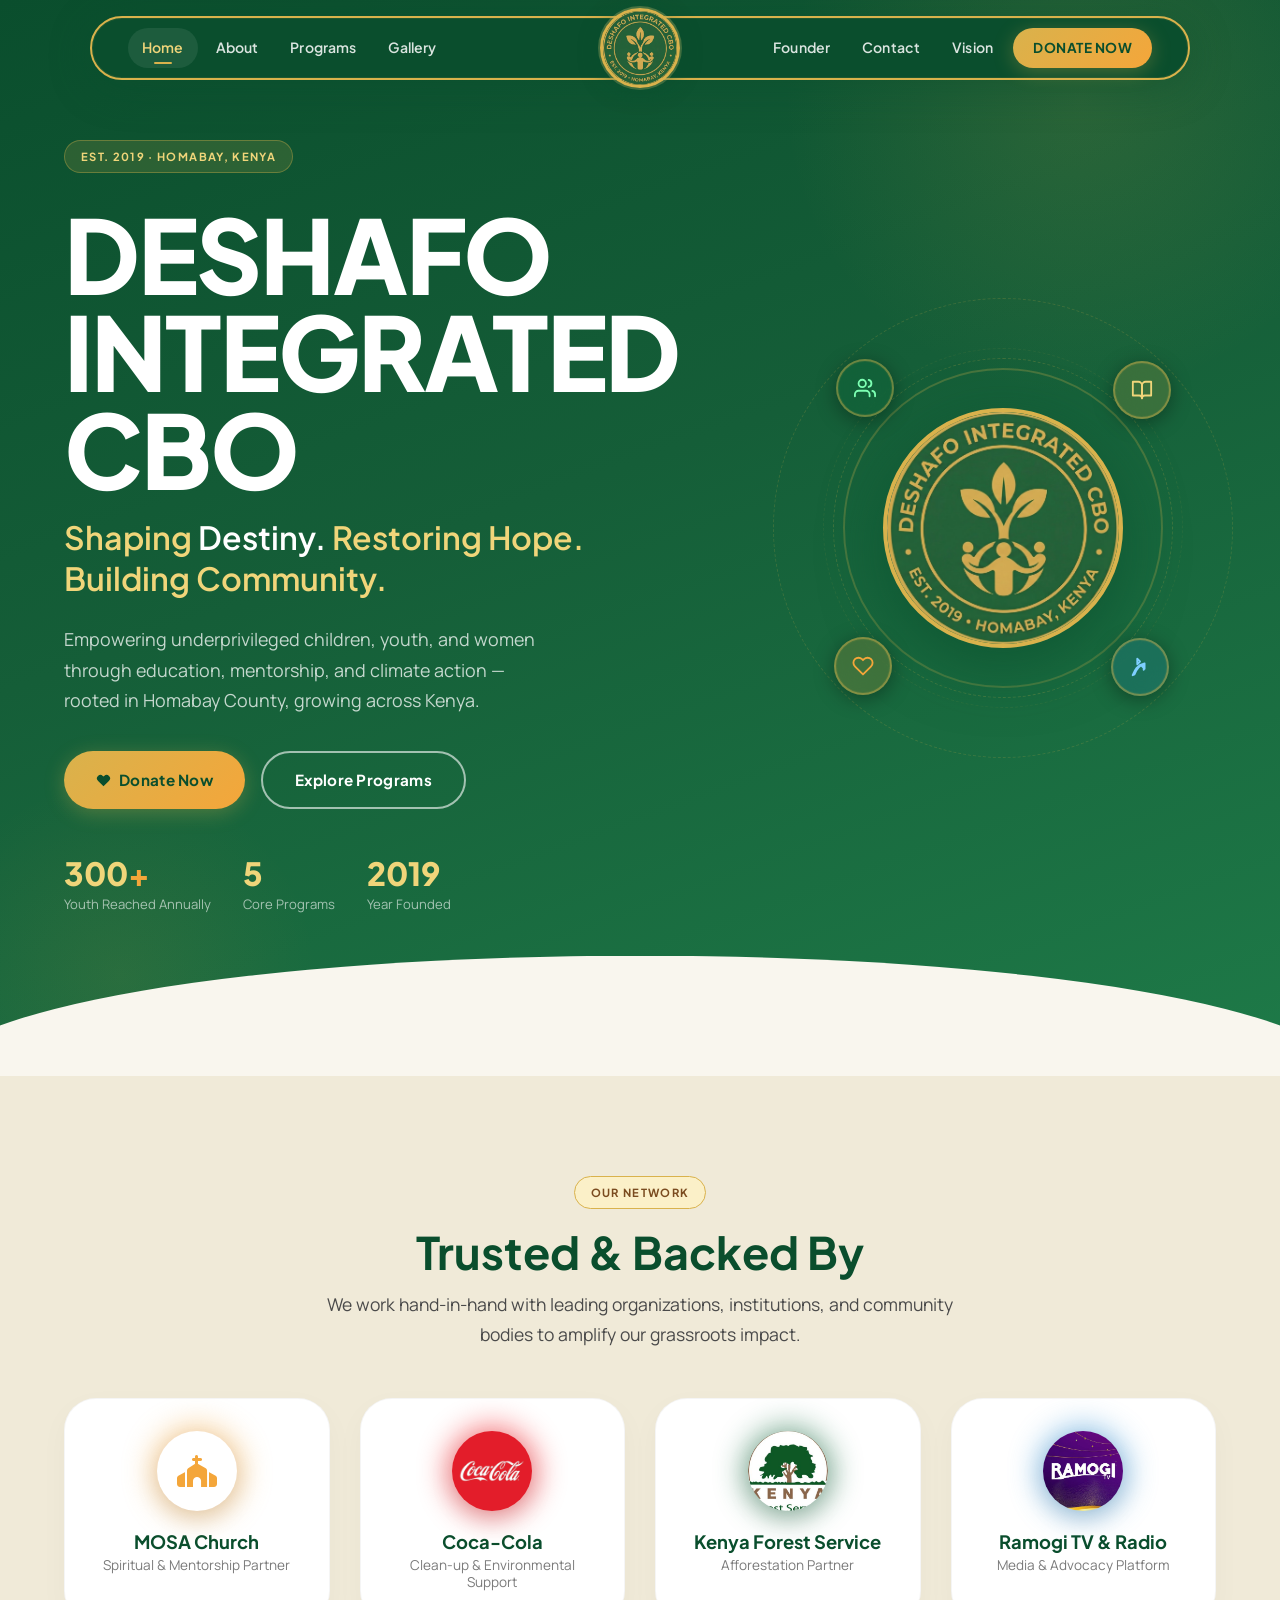
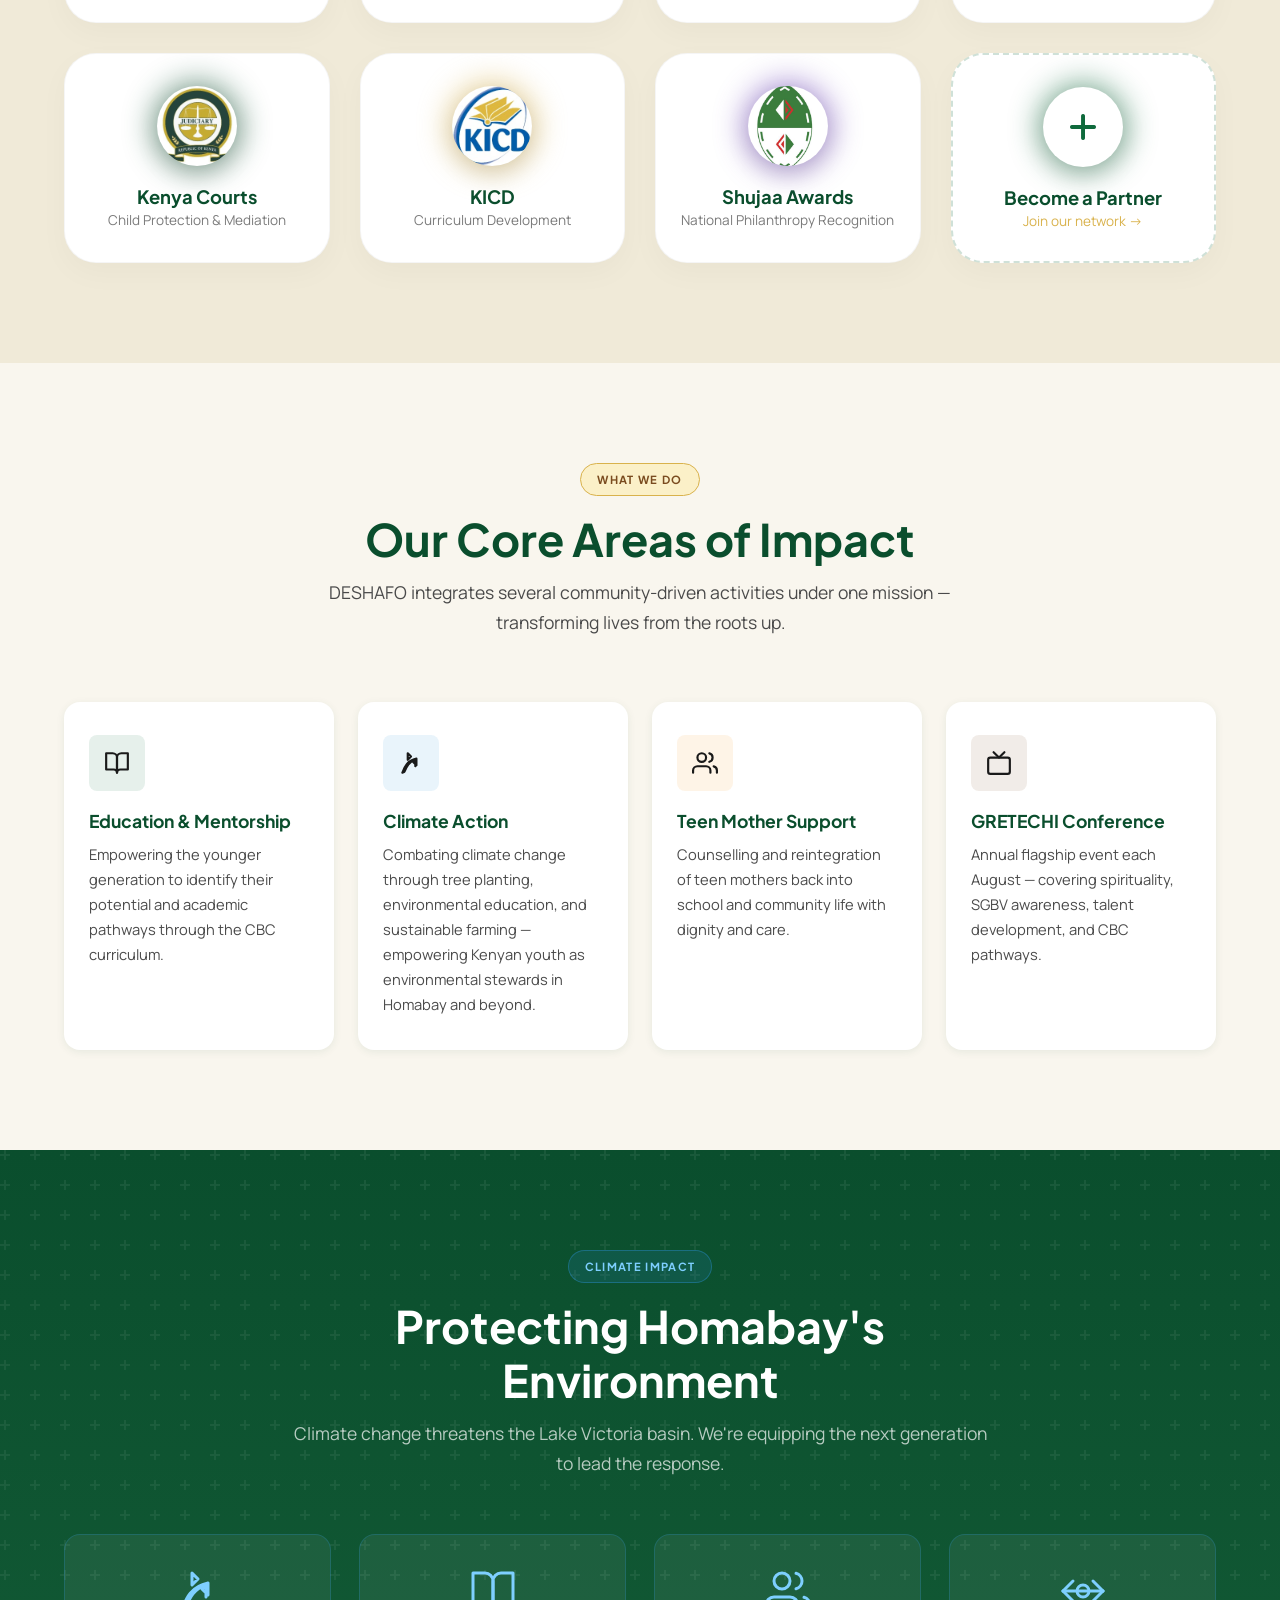
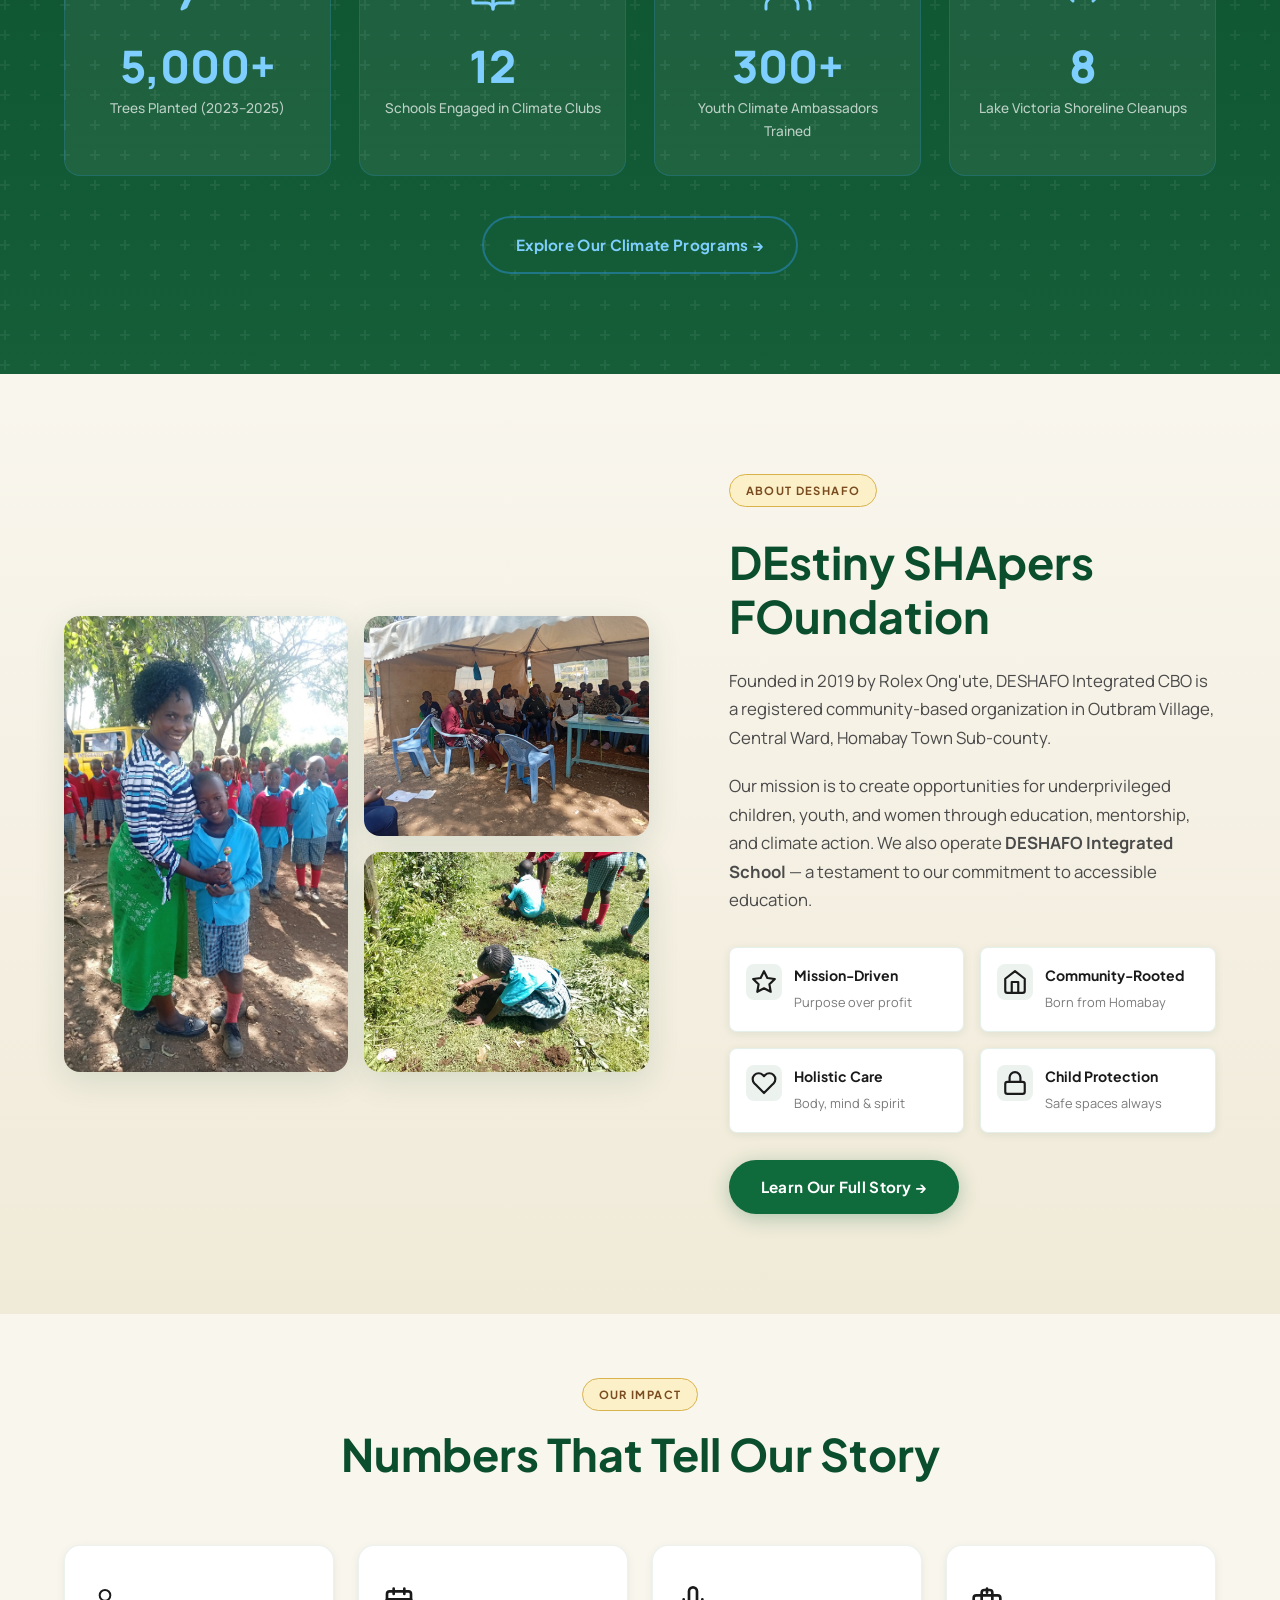
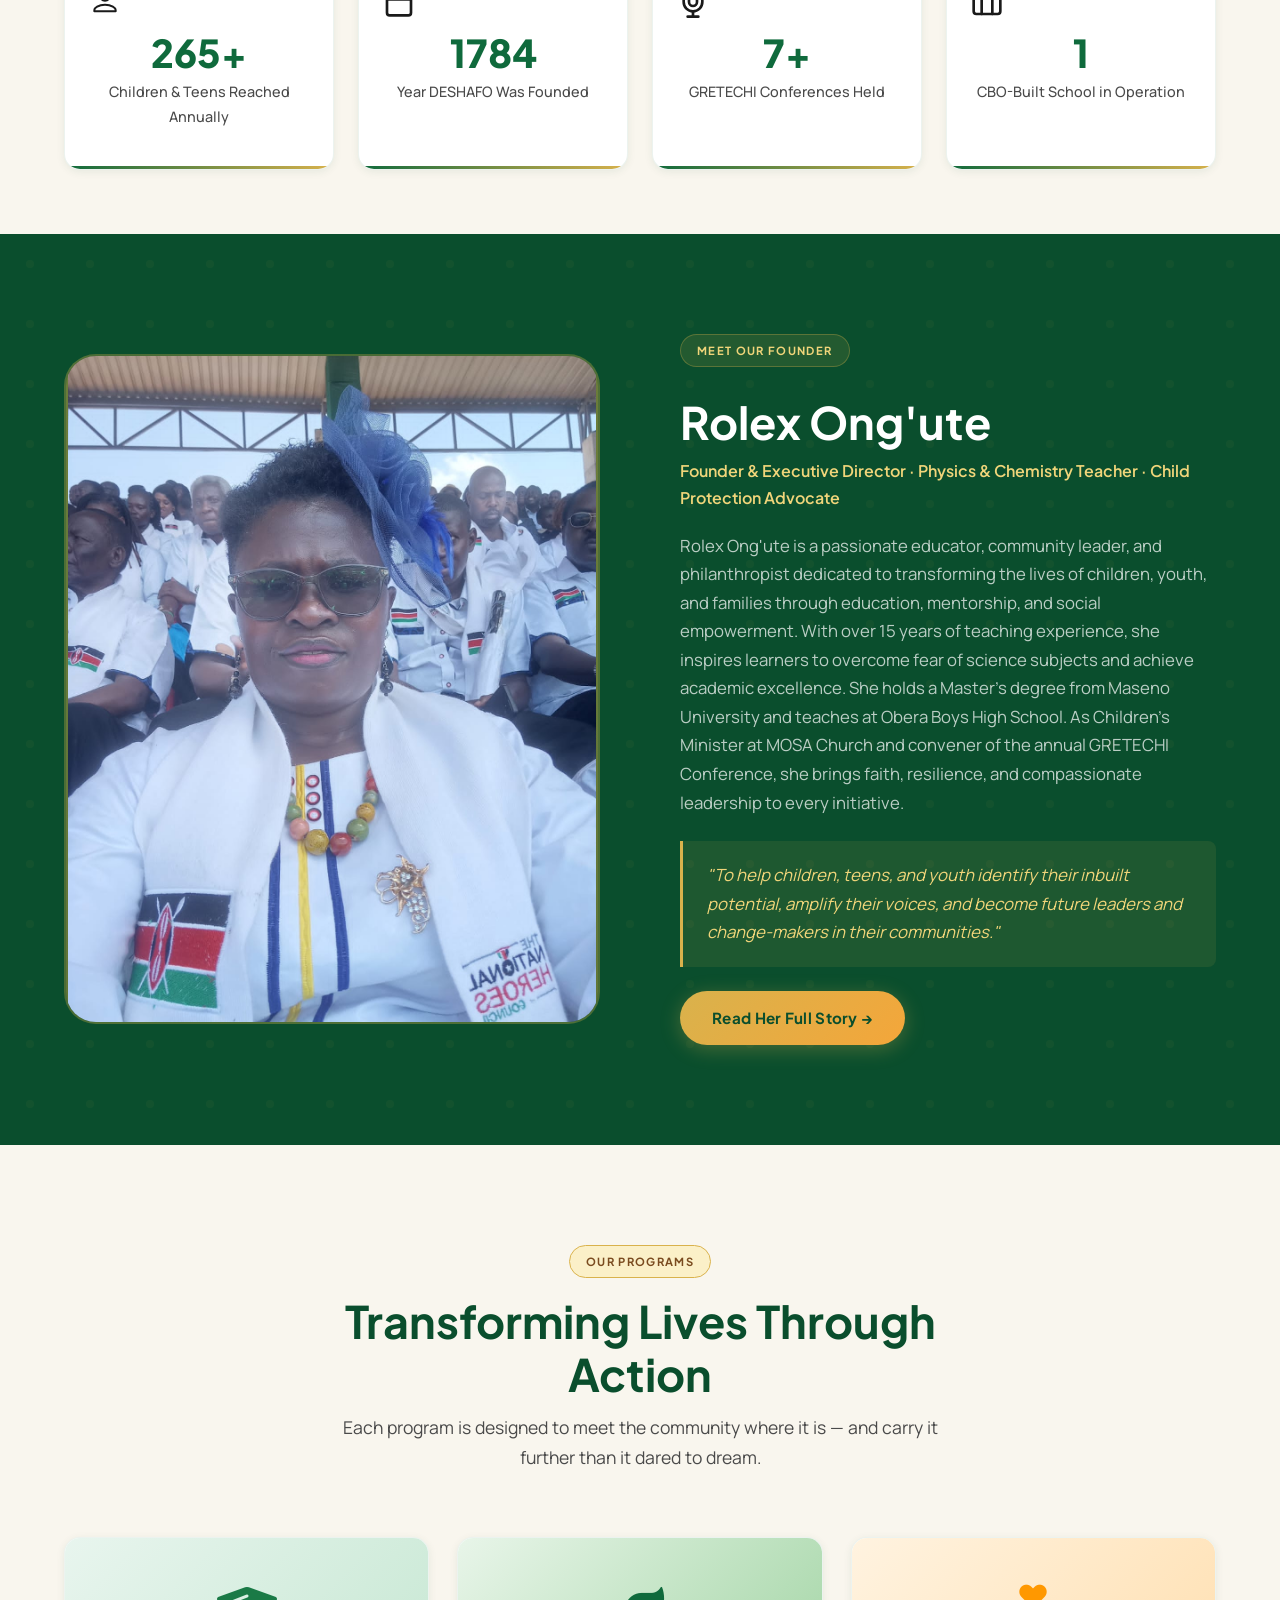
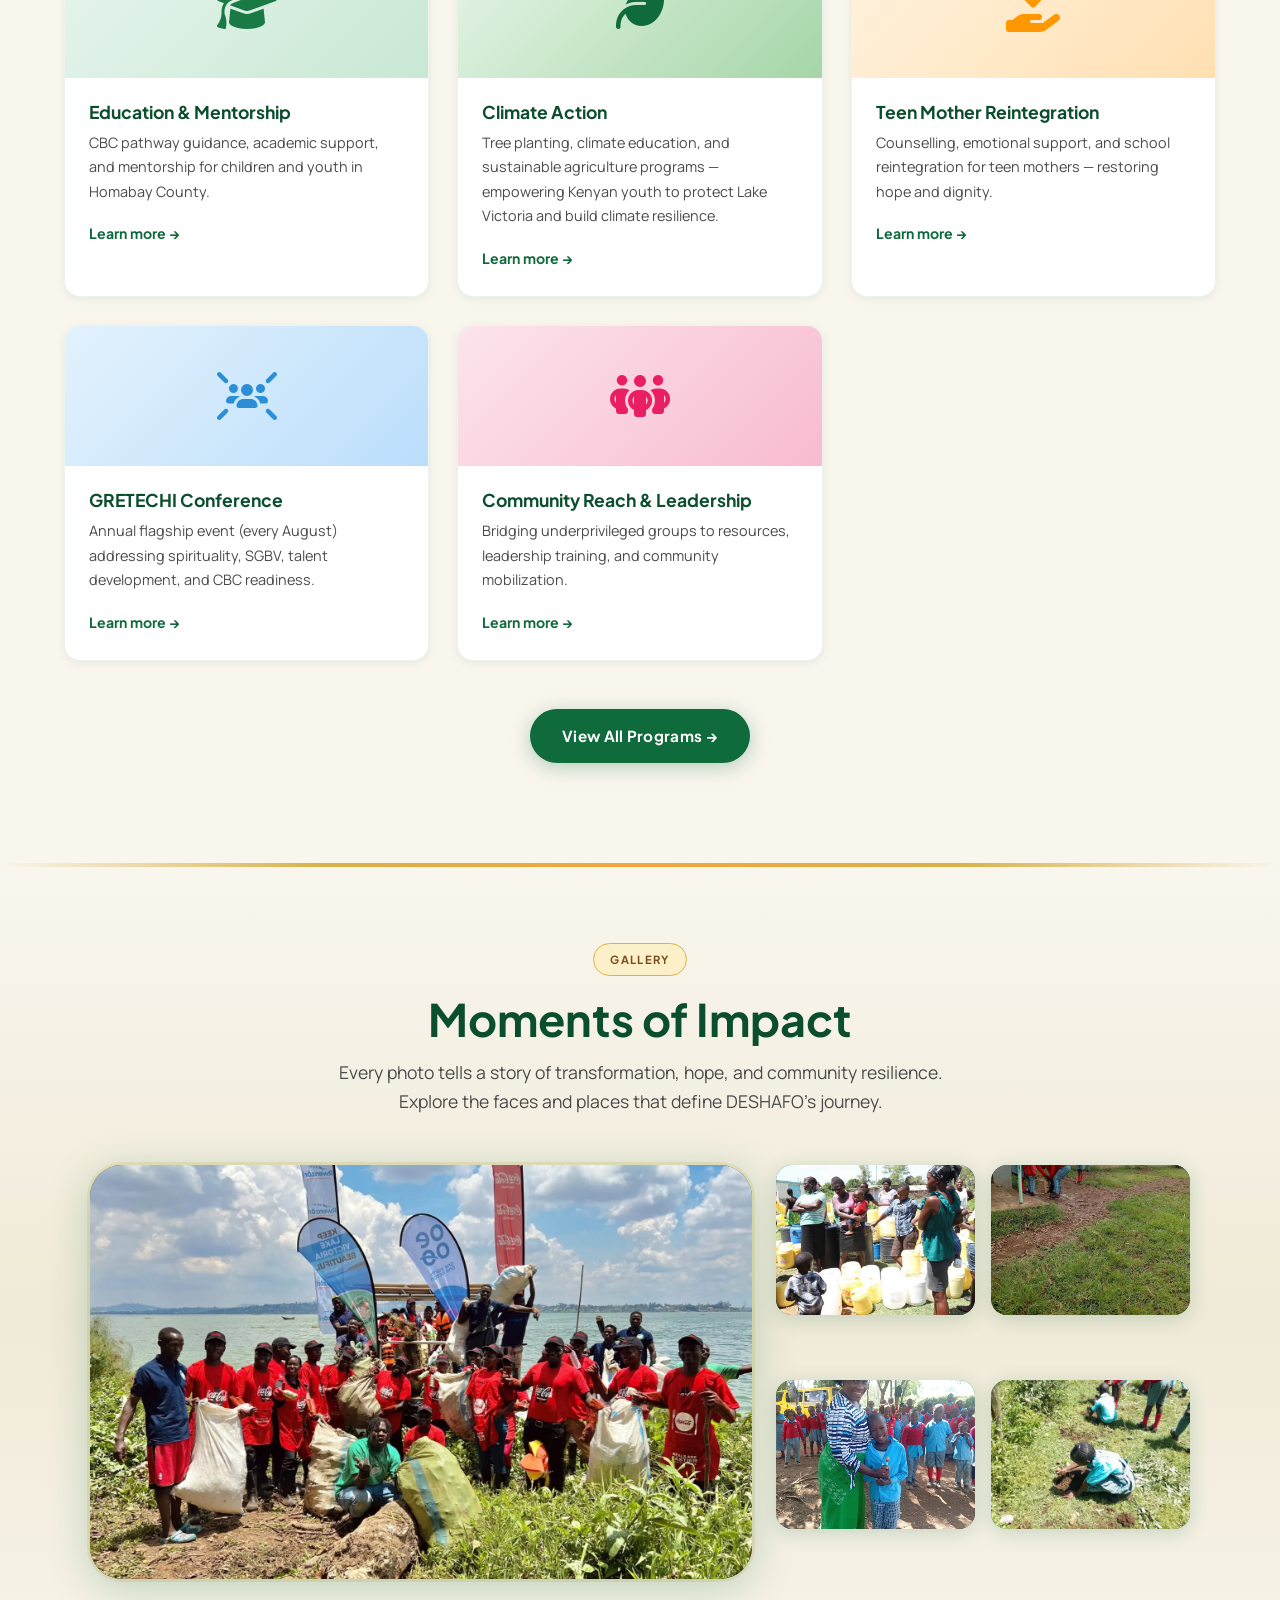
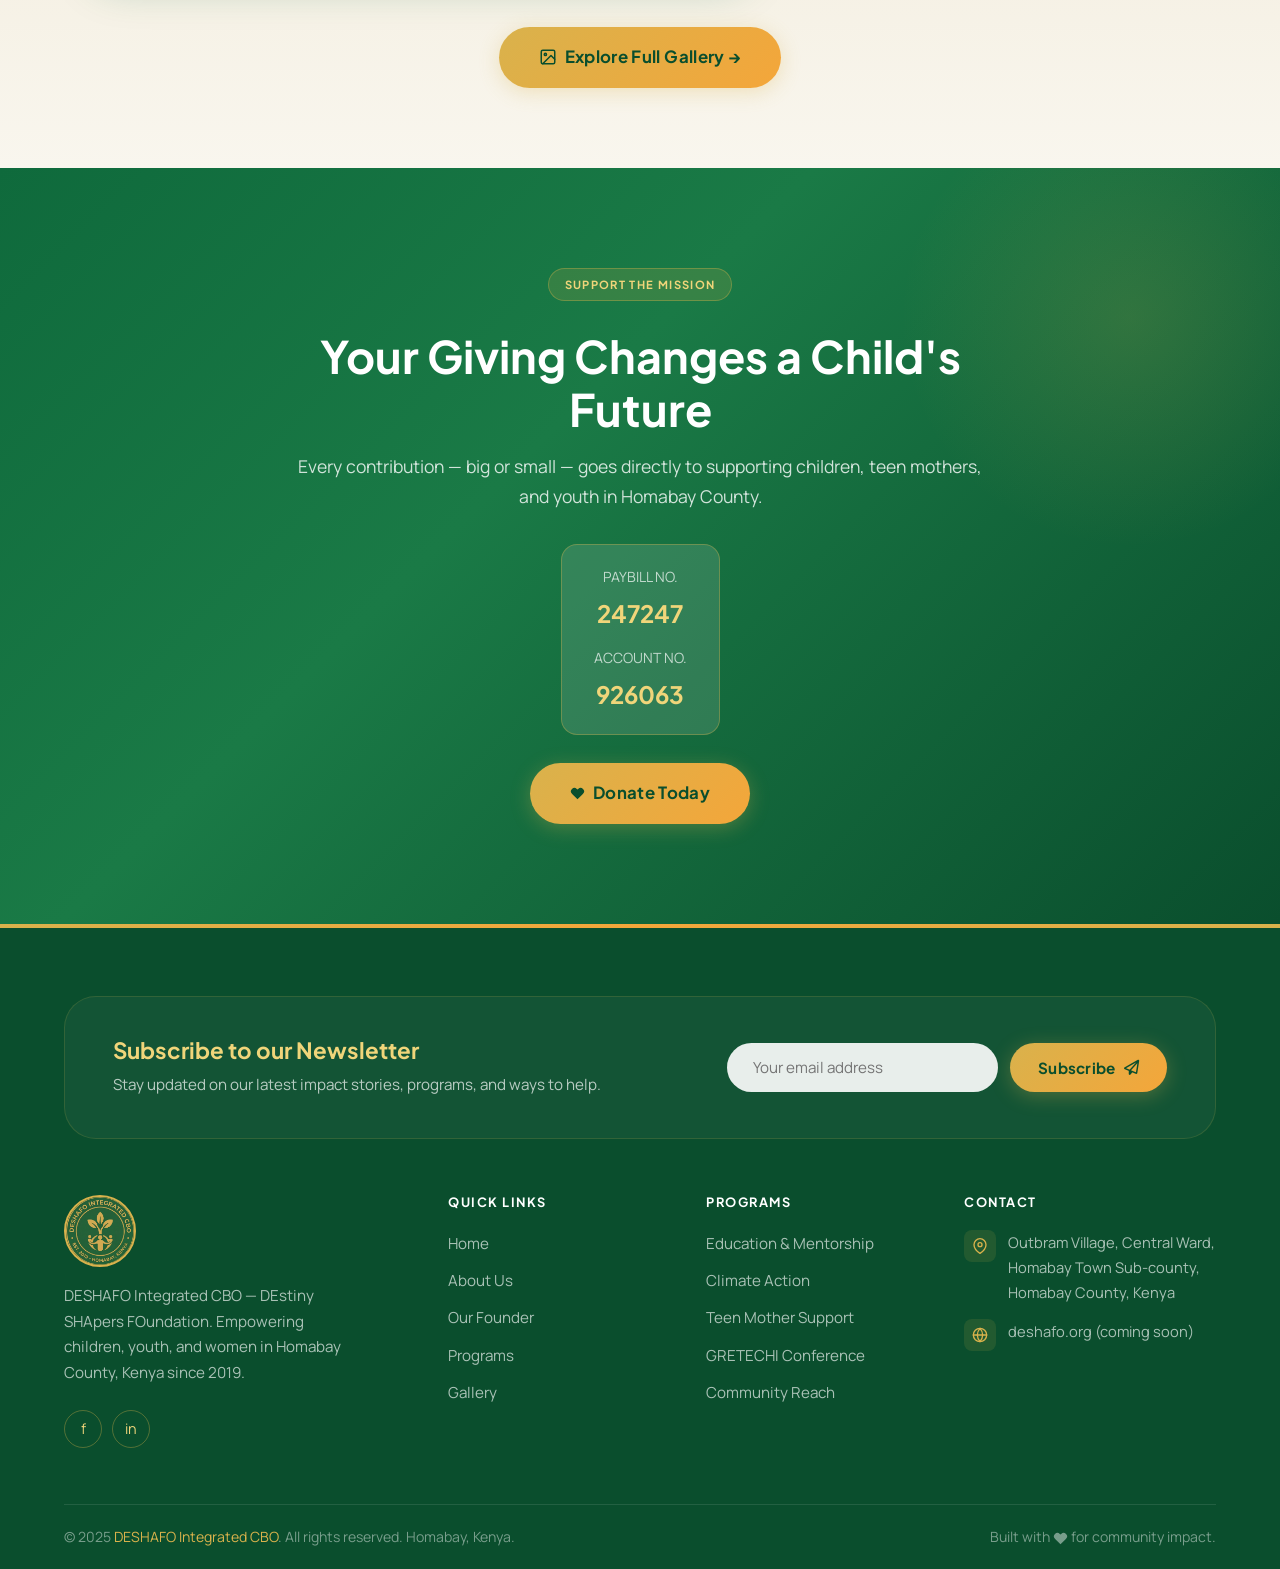
==== commit bde67af6: "prod" ====
--- a/index.html
+++ b/index.html
@@ -82,70 +82,30 @@
   <link rel="stylesheet" href="css/loader.css"/>
 </head>
 <body>
-<!-- ═══════════════ TREE LOADER ═══════════════ -->
+<!-- ═══════════════ LOGO LOADER ═══════════════ -->
 <div id="page-loader" aria-label="Loading" role="status">
-  <div class="loader-particles">
-    <span style="left:42%;top:35%;--dur:3.8s;--delay:0s"></span>
-    <span style="left:55%;top:40%;--dur:4.5s;--delay:0.8s"></span>
-    <span style="left:38%;top:50%;--dur:3.2s;--delay:1.4s"></span>
-    <span style="left:62%;top:45%;--dur:5s;--delay:0.3s"></span>
-    <span style="left:48%;top:38%;--dur:4.1s;--delay:2s"></span>
-    <span style="left:35%;top:42%;--dur:3.6s;--delay:1s"></span>
-    <span style="left:65%;top:52%;--dur:4.8s;--delay:0.5s"></span>
-  </div>
-  <svg class="loader-tree" viewBox="0 0 200 290" xmlns="http://www.w3.org/2000/svg">
-    <defs>
-      <linearGradient id="shimmer-grad" x1="-200" y1="0" x2="0" y2="0" gradientUnits="userSpaceOnUse">
-        <stop offset="0%"   stop-color="#4A2C0A"/>
-        <stop offset="35%"  stop-color="#7A4B1F"/>
-        <stop offset="50%"  stop-color="#F0D57A"/>
-        <stop offset="65%"  stop-color="#7A4B1F"/>
-        <stop offset="100%" stop-color="#4A2C0A"/>
-        <animate attributeName="x1" values="-200;200" dur="2.4s" repeatCount="indefinite"/>
-        <animate attributeName="x2" values="0;400"   dur="2.4s" repeatCount="indefinite"/>
-      </linearGradient>
-      <filter id="branch-glow">
-        <feGaussianBlur in="SourceGraphic" stdDeviation="1.2" result="blur"/>
-        <feMerge><feMergeNode in="blur"/><feMergeNode in="SourceGraphic"/></feMerge>
-      </filter>
-    </defs>
-    <g stroke="url(#shimmer-grad)" stroke-linecap="round" stroke-linejoin="round" fill="none" filter="url(#branch-glow)">
-      <line x1="100" y1="285" x2="100" y2="188" stroke-width="10"/>
-      <line x1="100" y1="210" x2="52"  y2="155" stroke-width="7"/>
-      <line x1="100" y1="210" x2="148" y2="155" stroke-width="7"/>
-      <line x1="100" y1="232" x2="35"  y2="195" stroke-width="6"/>
-      <line x1="100" y1="232" x2="165" y2="195" stroke-width="6"/>
-      <line x1="100" y1="188" x2="86"  y2="150" stroke-width="5"/>
-      <line x1="100" y1="188" x2="114" y2="150" stroke-width="5"/>
-      <line x1="52"  y1="155" x2="28"  y2="120" stroke-width="4.5"/>
-      <line x1="52"  y1="155" x2="68"  y2="112" stroke-width="4"/>
-      <line x1="148" y1="155" x2="172" y2="120" stroke-width="4.5"/>
-      <line x1="148" y1="155" x2="132" y2="112" stroke-width="4"/>
-      <line x1="35"  y1="195" x2="14"  y2="170" stroke-width="3.5"/>
-      <line x1="35"  y1="195" x2="44"  y2="166" stroke-width="3"/>
-      <line x1="165" y1="195" x2="186" y2="170" stroke-width="3.5"/>
-      <line x1="165" y1="195" x2="156" y2="166" stroke-width="3"/>
-      <line x1="86"  y1="150" x2="74"  y2="124" stroke-width="3.5"/>
-      <line x1="86"  y1="150" x2="92"  y2="118" stroke-width="3"/>
-      <line x1="114" y1="150" x2="126" y2="124" stroke-width="3.5"/>
-      <line x1="114" y1="150" x2="108" y2="118" stroke-width="3"/>
-      <line x1="28"  y1="120" x2="17"  y2="102" stroke-width="2.5"/>
-      <line x1="28"  y1="120" x2="36"  y2="98"  stroke-width="2"/>
-      <line x1="68"  y1="112" x2="60"  y2="94"  stroke-width="2.5"/>
-      <line x1="68"  y1="112" x2="76"  y2="90"  stroke-width="2"/>
-      <line x1="172" y1="120" x2="183" y2="102" stroke-width="2.5"/>
-      <line x1="172" y1="120" x2="164" y2="98"  stroke-width="2"/>
-      <line x1="132" y1="112" x2="140" y2="94"  stroke-width="2.5"/>
-      <line x1="132" y1="112" x2="124" y2="90"  stroke-width="2"/>
-      <line x1="74"  y1="124" x2="66"  y2="106" stroke-width="2"/>
-      <line x1="92"  y1="118" x2="88"  y2="100" stroke-width="2"/>
-      <line x1="92"  y1="118" x2="97"  y2="96"  stroke-width="1.5"/>
-      <line x1="126" y1="124" x2="134" y2="106" stroke-width="2"/>
-      <line x1="108" y1="118" x2="112" y2="100" stroke-width="2"/>
-      <line x1="108" y1="118" x2="103" y2="96"  stroke-width="1.5"/>
-    </g>
-  </svg>
-  <p class="loader-tagline">DESHAFO</p>
+  <div class="ldr-orb ldr-orb--a"></div>
+  <div class="ldr-orb ldr-orb--b"></div>
+  <div class="ldr-orb ldr-orb--c"></div>
+  <div class="ldr-stage">
+    <div class="ldr-ripple ldr-ripple--1"></div>
+    <div class="ldr-ripple ldr-ripple--2"></div>
+    <div class="ldr-ripple ldr-ripple--3"></div>
+    <div class="ldr-outer-ring"></div>
+    <svg class="ldr-orbital" viewBox="0 0 200 200" xmlns="http://www.w3.org/2000/svg">
+      <circle cx="100" cy="100" r="90" class="ldr-track"/>
+      <circle cx="100" cy="100" r="90" class="ldr-comet--glow"/>
+      <circle cx="100" cy="100" r="90" class="ldr-comet--arc"/>
+      <circle cx="100" cy="100" r="90" class="ldr-comet--tip"/>
+    </svg>
+    <div class="ldr-logo-wrap">
+      <img src="assets/images/logo.png" class="ldr-logo" alt="DESHAFO"/>
+      <div class="ldr-logo-halo"></div>
+      <div class="ldr-logo-shine"></div>
+    </div>
+  </div>
+  <p class="ldr-tagline"><em>Shaping Destiny.</em>&nbsp; Restoring Hope.</p>
+  <div class="ldr-dots"><span></span><span></span><span></span><span></span><span></span></div>
 </div>
 <!-- ══════════════ END LOADER ══════════════ -->
 
@@ -755,7 +715,8 @@
 
 <script src="js/main.js"></script>
 <script>
-  (function(){var l=document.getElementById('page-loader');if(!l)return;window.addEventListener('load',function(){setTimeout(function(){l.classList.add('loader-hidden');},350);});})();
+  (function(){var l=document.getElementById('page-loader');if(!l)return;window.addEventListener('load',function(){setTimeout(function(){l.classList.add('loader-hidden');},420);});})();
 </script></body>
 </html>
 
+
--- a/css/loader.css
+++ b/css/loader.css
@@ -1,18 +1,19 @@
 /* ═══════════════════════════════════════════════
-   DESHAFO — Bare Tree Page Loader
+   DESHAFO — Premium Logo Loader
    ═══════════════════════════════════════════════ */
 
 #page-loader {
   position: fixed;
   inset: 0;
-  background: #050E07;
+  background: #060F08;
   z-index: 99999;
   display: flex;
   flex-direction: column;
   align-items: center;
   justify-content: center;
-  gap: 28px;
-  transition: opacity 0.8s ease, visibility 0.8s ease;
+  gap: 30px;
+  overflow: hidden;
+  transition: opacity 1.1s cubic-bezier(0.4, 0, 0.2, 1), visibility 1.1s;
 }
 
 #page-loader.loader-hidden {
@@ -21,93 +22,282 @@
   pointer-events: none;
 }
 
-/* ── Tree SVG ── */
-.loader-tree {
-  width: 170px;
-  height: auto;
-  transform-origin: 50% 100%;
-  animation:
-    tree-reverb 2.4s ease-in-out infinite,
-    tree-glow   2.4s ease-in-out infinite;
-}
-
-/* Reverberation — subtle living-tree oscillation */
-@keyframes tree-reverb {
-  0%   { transform: scale(1)     rotate(0deg)    translateY(0px); }
-  7%   { transform: scale(1.009) rotate(0.5deg)  translateY(-2px); }
-  14%  { transform: scale(0.993) rotate(-0.35deg) translateY(1px); }
-  21%  { transform: scale(1.007) rotate(0.28deg) translateY(-1.2px); }
-  28%  { transform: scale(0.996) rotate(-0.18deg) translateY(0.6px); }
-  35%  { transform: scale(1.005) rotate(0.22deg) translateY(-0.9px); }
-  42%  { transform: scale(0.998) rotate(-0.13deg) translateY(0.4px); }
-  50%  { transform: scale(1.004) rotate(0.17deg) translateY(-0.7px); }
-  58%  { transform: scale(0.999) rotate(-0.09deg) translateY(0.2px); }
-  66%  { transform: scale(1.003) rotate(0.11deg) translateY(-0.4px); }
-  75%  { transform: scale(1.001) rotate(-0.05deg) translateY(-0.1px); }
-  84%  { transform: scale(1.002) rotate(0.06deg) translateY(-0.2px); }
-  92%  { transform: scale(1.0005) rotate(-0.03deg) translateY(0px); }
-  100% { transform: scale(1)     rotate(0deg)    translateY(0px); }
-}
-
-/* Shimmer glow pulse synced with gradient sweep */
-@keyframes tree-glow {
-  0%, 100% {
-    filter:
-      drop-shadow(0 0 2px rgba(217, 178, 76, 0.15))
-      drop-shadow(0 2px 8px rgba(15, 106, 60, 0.5));
-  }
-  50% {
-    filter:
-      drop-shadow(0 0 10px rgba(217, 178, 76, 0.65))
-      drop-shadow(0 0 22px rgba(217, 178, 76, 0.25))
-      drop-shadow(0 2px 12px rgba(15, 106, 60, 0.6));
-  }
-}
-
-/* ── Ground line ── */
-.loader-ground {
-  stroke: #1a4d28;
-  stroke-width: 2;
-  opacity: 0.5;
+/* ── Atmospheric background orbs ── */
+.ldr-orb {
+  position: absolute;
+  border-radius: 50%;
+  pointer-events: none;
+  filter: blur(90px);
+}
+.ldr-orb--a {
+  width: 500px; height: 500px;
+  background: radial-gradient(circle, rgba(15,106,60,0.28) 0%, transparent 65%);
+  top: -160px; left: -170px;
+  animation: orb-drift-a 11s ease-in-out infinite alternate;
+}
+.ldr-orb--b {
+  width: 340px; height: 340px;
+  background: radial-gradient(circle, rgba(217,178,76,0.11) 0%, transparent 65%);
+  bottom: -90px; right: -110px;
+  animation: orb-drift-b 14s ease-in-out infinite alternate;
+}
+.ldr-orb--c {
+  width: 200px; height: 200px;
+  background: radial-gradient(circle, rgba(15,106,60,0.18) 0%, transparent 65%);
+  top: 60%; right: 5%;
+  animation: orb-drift-a 9s ease-in-out 2s infinite alternate-reverse;
+}
+
+@keyframes orb-drift-a {
+  from { transform: translate(0,0) scale(1); }
+  to   { transform: translate(45px,35px) scale(1.18); }
+}
+@keyframes orb-drift-b {
+  from { transform: translate(0,0) scale(1); }
+  to   { transform: translate(-35px,-25px) scale(1.12); }
+}
+
+/* ── Subtle grain overlay ── */
+#page-loader::before {
+  content: '';
+  position: absolute;
+  inset: 0;
+  background-image:
+    url("data:image/svg+xml,%3Csvg xmlns='http://www.w3.org/2000/svg' width='300' height='300'%3E%3Cfilter id='g'%3E%3CfeTurbulence type='fractalNoise' baseFrequency='0.85' numOctaves='4' stitchTiles='stitch'/%3E%3C/filter%3E%3Crect width='300' height='300' filter='url(%23g)' opacity='1'/%3E%3C/svg%3E");
+  opacity: 0.028;
+  pointer-events: none;
+  z-index: 0;
+}
+
+/* ── Center stage ── */
+.ldr-stage {
+  position: relative;
+  width: 216px;
+  height: 216px;
+  display: flex;
+  align-items: center;
+  justify-content: center;
+  z-index: 1;
+}
+
+/* ── Ripple rings ── */
+.ldr-ripple {
+  position: absolute;
+  width: 132px;
+  height: 132px;
+  border-radius: 50%;
+  border: 1px solid rgba(217,178,76,0.45);
+  animation: ripple-expand 3s ease-out infinite;
+  pointer-events: none;
+}
+.ldr-ripple--1 { animation-delay: 0s; }
+.ldr-ripple--2 { animation-delay: 1s; }
+.ldr-ripple--3 { animation-delay: 2s; }
+
+@keyframes ripple-expand {
+  0%   { transform: scale(1);   opacity: 0.65; }
+  100% { transform: scale(1.9); opacity: 0; }
+}
+
+/* ── Orbital ring (SVG) ── */
+.ldr-orbital {
+  position: absolute;
+  inset: 0;
+  width: 100%;
+  height: 100%;
+  will-change: transform;
+  animation: orbital-spin 2.4s linear infinite;
+  transform-origin: 50% 50%;
+}
+
+.ldr-track {
+  fill: none;
+  stroke: rgba(217,178,76,0.06);
+  stroke-width: 1;
+}
+
+/* Wide soft glow tail */
+.ldr-comet--glow {
+  fill: none;
+  stroke: rgba(217,178,76,0.18);
+  stroke-width: 9;
+  stroke-linecap: round;
+  stroke-dasharray: 100 466;
+}
+
+/* Bright main arc */
+.ldr-comet--arc {
+  fill: none;
+  stroke: #D9B24C;
+  stroke-width: 2.5;
+  stroke-linecap: round;
+  stroke-dasharray: 55 511;
+  filter: drop-shadow(0 0 5px rgba(217,178,76,0.9)) drop-shadow(0 0 12px rgba(217,178,76,0.4));
+}
+
+/* Tiny bright head dot at tip */
+.ldr-comet--tip {
+  fill: none;
+  stroke: #F5E27A;
+  stroke-width: 5;
+  stroke-linecap: round;
+  stroke-dasharray: 4 562;
+  filter: drop-shadow(0 0 7px rgba(245,226,122,1));
+}
+
+@keyframes orbital-spin {
+  to { transform: rotate(360deg); }
+}
+
+/* ── Outer decorative ring (static, slow counter-rotate) ── */
+.ldr-outer-ring {
+  position: absolute;
+  inset: -10px;
+  border-radius: 50%;
+  border: 1px solid transparent;
+  border-top-color: rgba(217,178,76,0.15);
+  border-right-color: rgba(217,178,76,0.08);
+  animation: outer-ring-spin 18s linear infinite reverse;
+}
+
+@keyframes outer-ring-spin {
+  to { transform: rotate(360deg); }
+}
+
+/* ── Logo wrapper ── */
+.ldr-logo-wrap {
+  position: relative;
+  width: 118px;
+  height: 118px;
+  z-index: 2;
+  border-radius: 50%;
+  will-change: transform, opacity;
+  animation: logo-entrance 1.05s cubic-bezier(0.34, 1.45, 0.64, 1) both 0.15s;
+}
+
+@keyframes logo-entrance {
+  0%   { transform: scale(0.4) translateY(28px) rotate(-8deg);  opacity: 0; filter: blur(12px); }
+  60%  { transform: scale(1.08) translateY(-5px) rotate(2deg);  filter: blur(0); }
+  100% { transform: scale(1) translateY(0) rotate(0deg);        opacity: 1; }
+}
+
+.ldr-logo {
+  width: 100%;
+  height: 100%;
+  object-fit: contain;
+  border-radius: 50%;
+  display: block;
+}
+
+/* Gold pulse border */
+.ldr-logo-wrap::before {
+  content: '';
+  position: absolute;
+  inset: -5px;
+  border-radius: 50%;
+  border: 1.5px solid rgba(217,178,76,0.22);
+  animation: border-pulse 2.4s ease-in-out infinite;
+}
+
+@keyframes border-pulse {
+  0%, 100% { opacity: 0.22; transform: scale(1); }
+  50%       { opacity: 0.85; transform: scale(1.04); box-shadow: 0 0 18px 4px rgba(217,178,76,0.18); }
+}
+
+/* Deep green halo behind logo */
+.ldr-logo-halo {
+  position: absolute;
+  inset: -14px;
+  border-radius: 50%;
+  background: radial-gradient(circle, rgba(10,78,45,0.7) 35%, rgba(15,106,60,0.3) 65%, transparent 80%);
+  z-index: -1;
+  animation: halo-breathe 2.4s ease-in-out infinite;
+}
+
+@keyframes halo-breathe {
+  0%, 100% { transform: scale(1);    opacity: 0.75; }
+  50%       { transform: scale(1.2);  opacity: 1; }
+}
+
+/* Gold shimmer sweep across logo face */
+.ldr-logo-shine {
+  position: absolute;
+  inset: 0;
+  border-radius: 50%;
+  overflow: hidden;
+  pointer-events: none;
+}
+.ldr-logo-shine::after {
+  content: '';
+  position: absolute;
+  top: -20%;
+  left: -20%;
+  width: 140%;
+  height: 140%;
+  background: linear-gradient(
+    108deg,
+    transparent 22%,
+    rgba(255,255,255,0.18) 42%,
+    rgba(255,255,255,0.06) 50%,
+    transparent 68%
+  );
+  animation: shine-sweep 3.2s ease-in-out infinite;
+}
+
+@keyframes shine-sweep {
+  0%, 100% { transform: translateX(-130%) rotate(0deg); }
+  40%, 60% { transform: translateX(130%)  rotate(0deg); }
 }
 
 /* ── Tagline ── */
-.loader-tagline {
-  color: rgba(217, 178, 76, 0.65);
+.ldr-tagline {
   font-family: 'Plus Jakarta Sans', sans-serif;
-  font-size: 0.65rem;
+  font-size: 0.68rem;
+  font-weight: 500;
+  letter-spacing: 0.16em;
+  color: rgba(217,178,76,0.62);
+  margin: 0;
+  text-align: center;
+  z-index: 1;
+  opacity: 0;
+  animation: fade-up 0.9s ease forwards 0.85s;
+}
+.ldr-tagline em {
+  font-style: normal;
   font-weight: 700;
-  letter-spacing: 0.5em;
-  text-transform: uppercase;
-  margin: 0;
-  animation: tagline-pulse 2.4s ease-in-out infinite;
-}
-
-@keyframes tagline-pulse {
-  0%, 100% { opacity: 0.4; letter-spacing: 0.5em; }
-  50%       { opacity: 1;   letter-spacing: 0.6em; }
-}
-
-/* ── Particle dots scattered around tree ── */
-.loader-particles {
-  position: absolute;
-  inset: 0;
-  pointer-events: none;
-  overflow: hidden;
-}
-
-.loader-particles span {
-  position: absolute;
-  width: 2px;
-  height: 2px;
-  border-radius: 50%;
-  background: rgba(217, 178, 76, 0.5);
-  animation: particle-drift var(--dur, 4s) ease-in-out infinite var(--delay, 0s);
-}
-
-@keyframes particle-drift {
-  0%   { transform: translateY(0) scale(0);   opacity: 0; }
-  20%  { opacity: 1; transform: translateY(-12px) scale(1); }
-  80%  { opacity: 0.6; }
-  100% { transform: translateY(-40px) scale(0.3); opacity: 0; }
-}
+  color: rgba(240,213,122,0.88);
+  letter-spacing: 0.12em;
+}
+
+@keyframes fade-up {
+  from { opacity: 0; transform: translateY(10px); }
+  to   { opacity: 1; transform: translateY(0); }
+}
+
+/* ── Loading dots ── */
+.ldr-dots {
+  display: flex;
+  gap: 8px;
+  align-items: center;
+  z-index: 1;
+  opacity: 0;
+  animation: fade-up 0.7s ease forwards 1.2s;
+}
+.ldr-dots span {
+  width: 5px;
+  height: 5px;
+  border-radius: 50%;
+  background: rgba(217,178,76,0.45);
+  animation: dot-wave 1.6s ease-in-out infinite;
+}
+.ldr-dots span:nth-child(1) { animation-delay: 0s; }
+.ldr-dots span:nth-child(2) { animation-delay: 0.22s; }
+.ldr-dots span:nth-child(3) { animation-delay: 0.44s; }
+.ldr-dots span:nth-child(4) { animation-delay: 0.66s; }
+.ldr-dots span:nth-child(5) { animation-delay: 0.88s; }
+
+@keyframes dot-wave {
+  0%, 100% { transform: scale(0.55); opacity: 0.28; background: rgba(217,178,76,0.4); }
+  50%       { transform: scale(1.5);  opacity: 1;    background: #F0D57A;
+              box-shadow: 0 0 8px rgba(240,213,122,0.8); }
+}
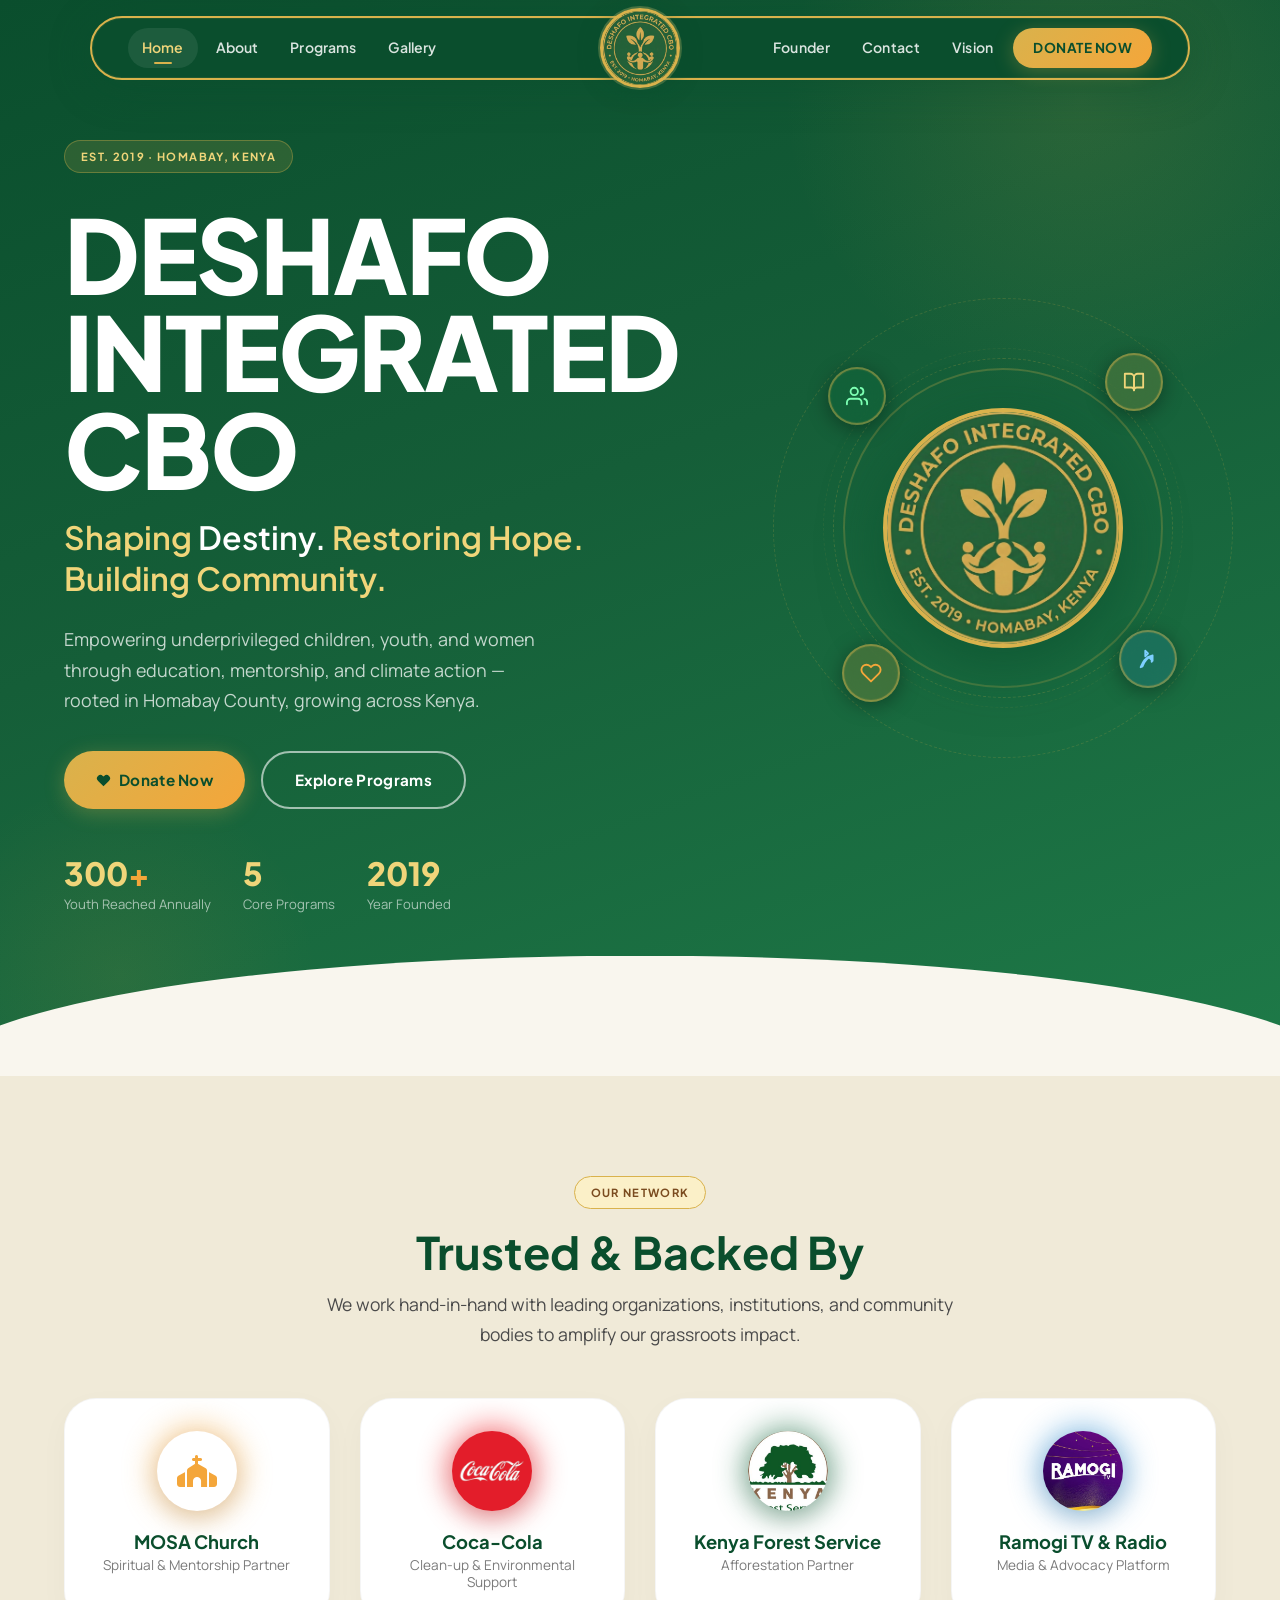
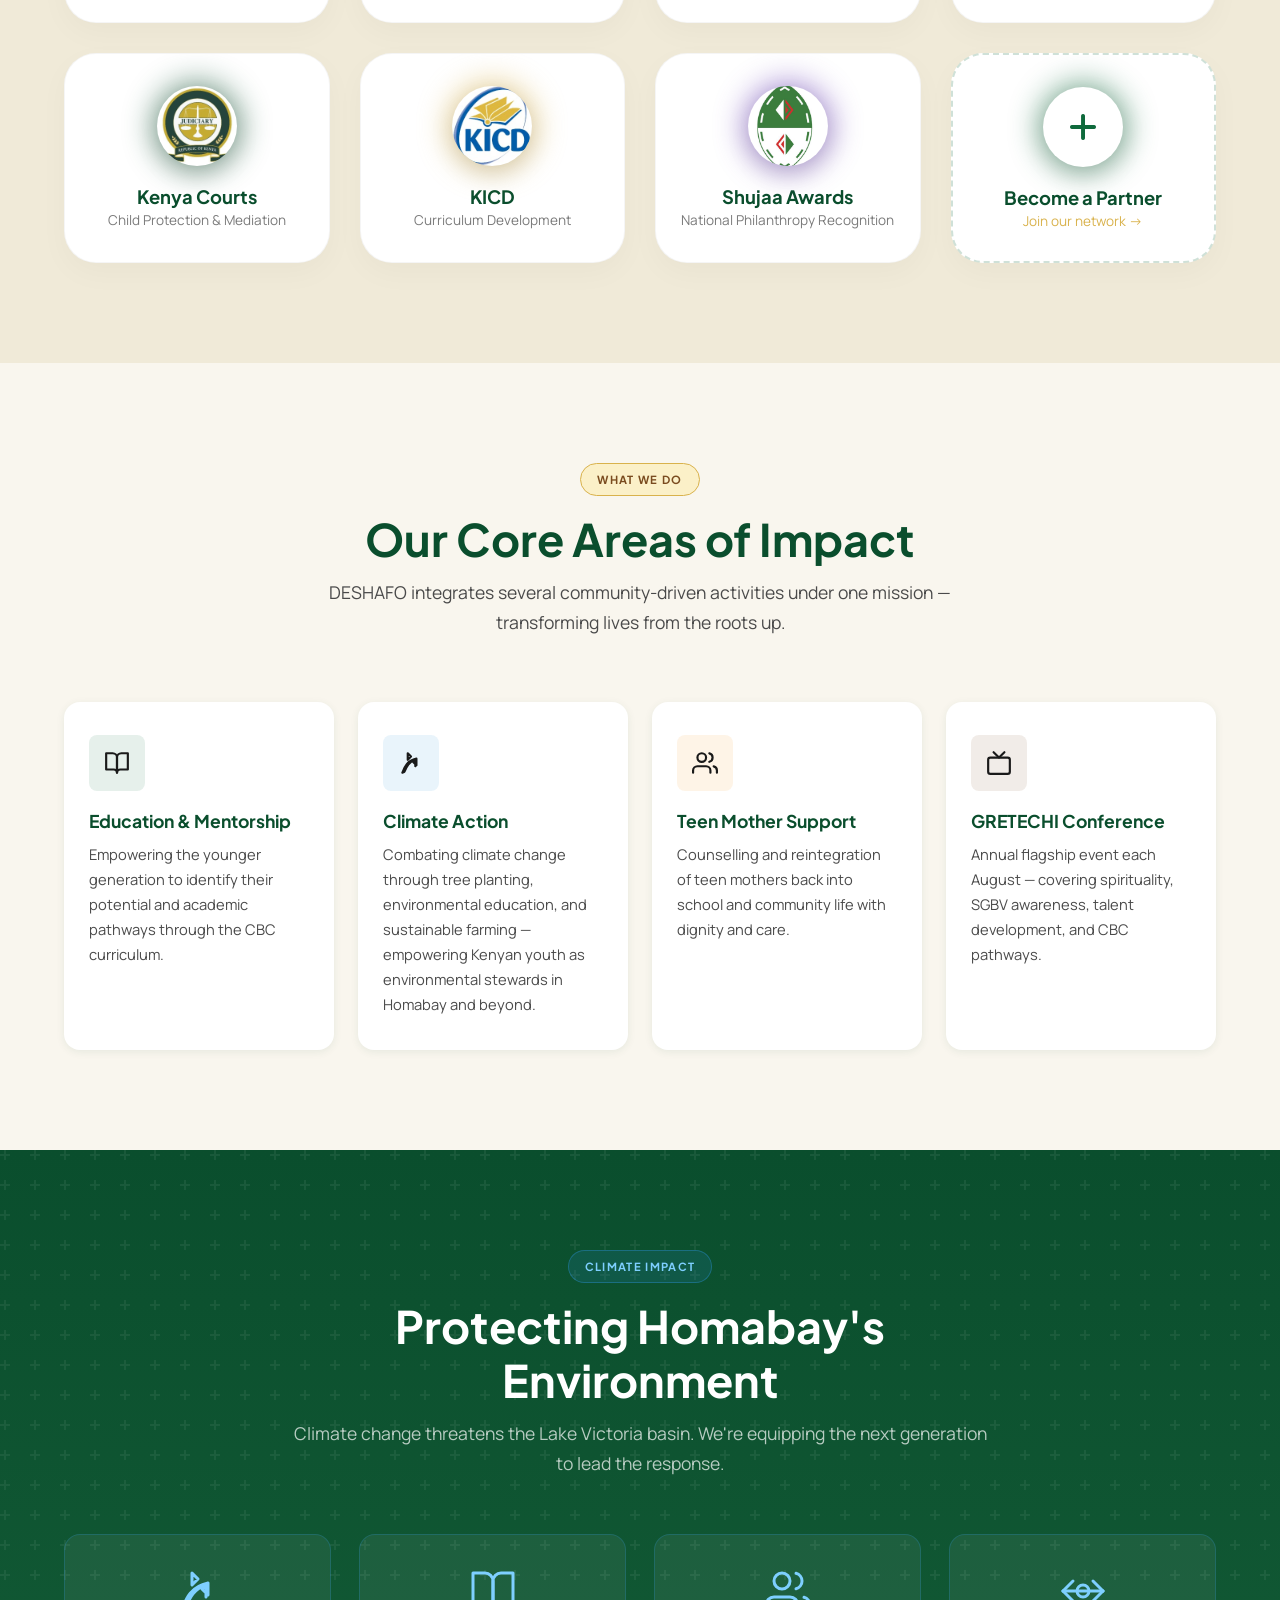
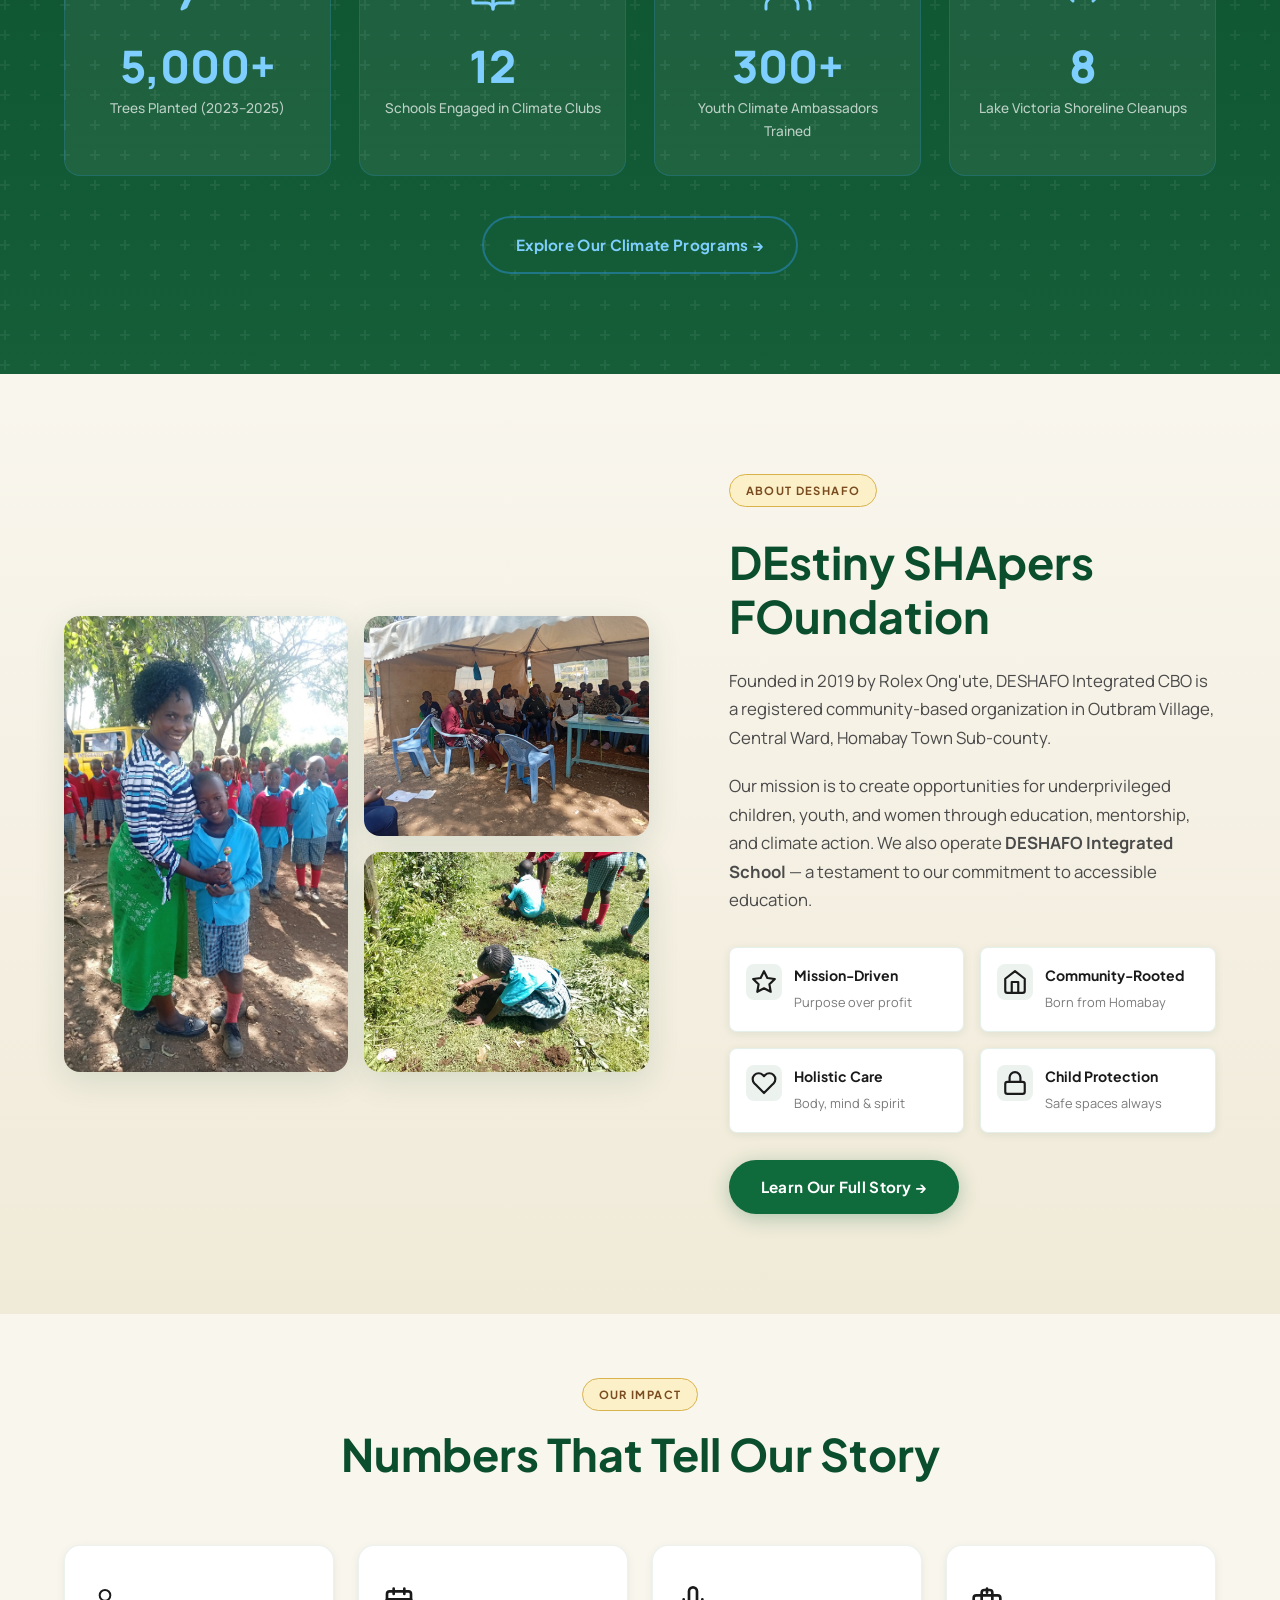
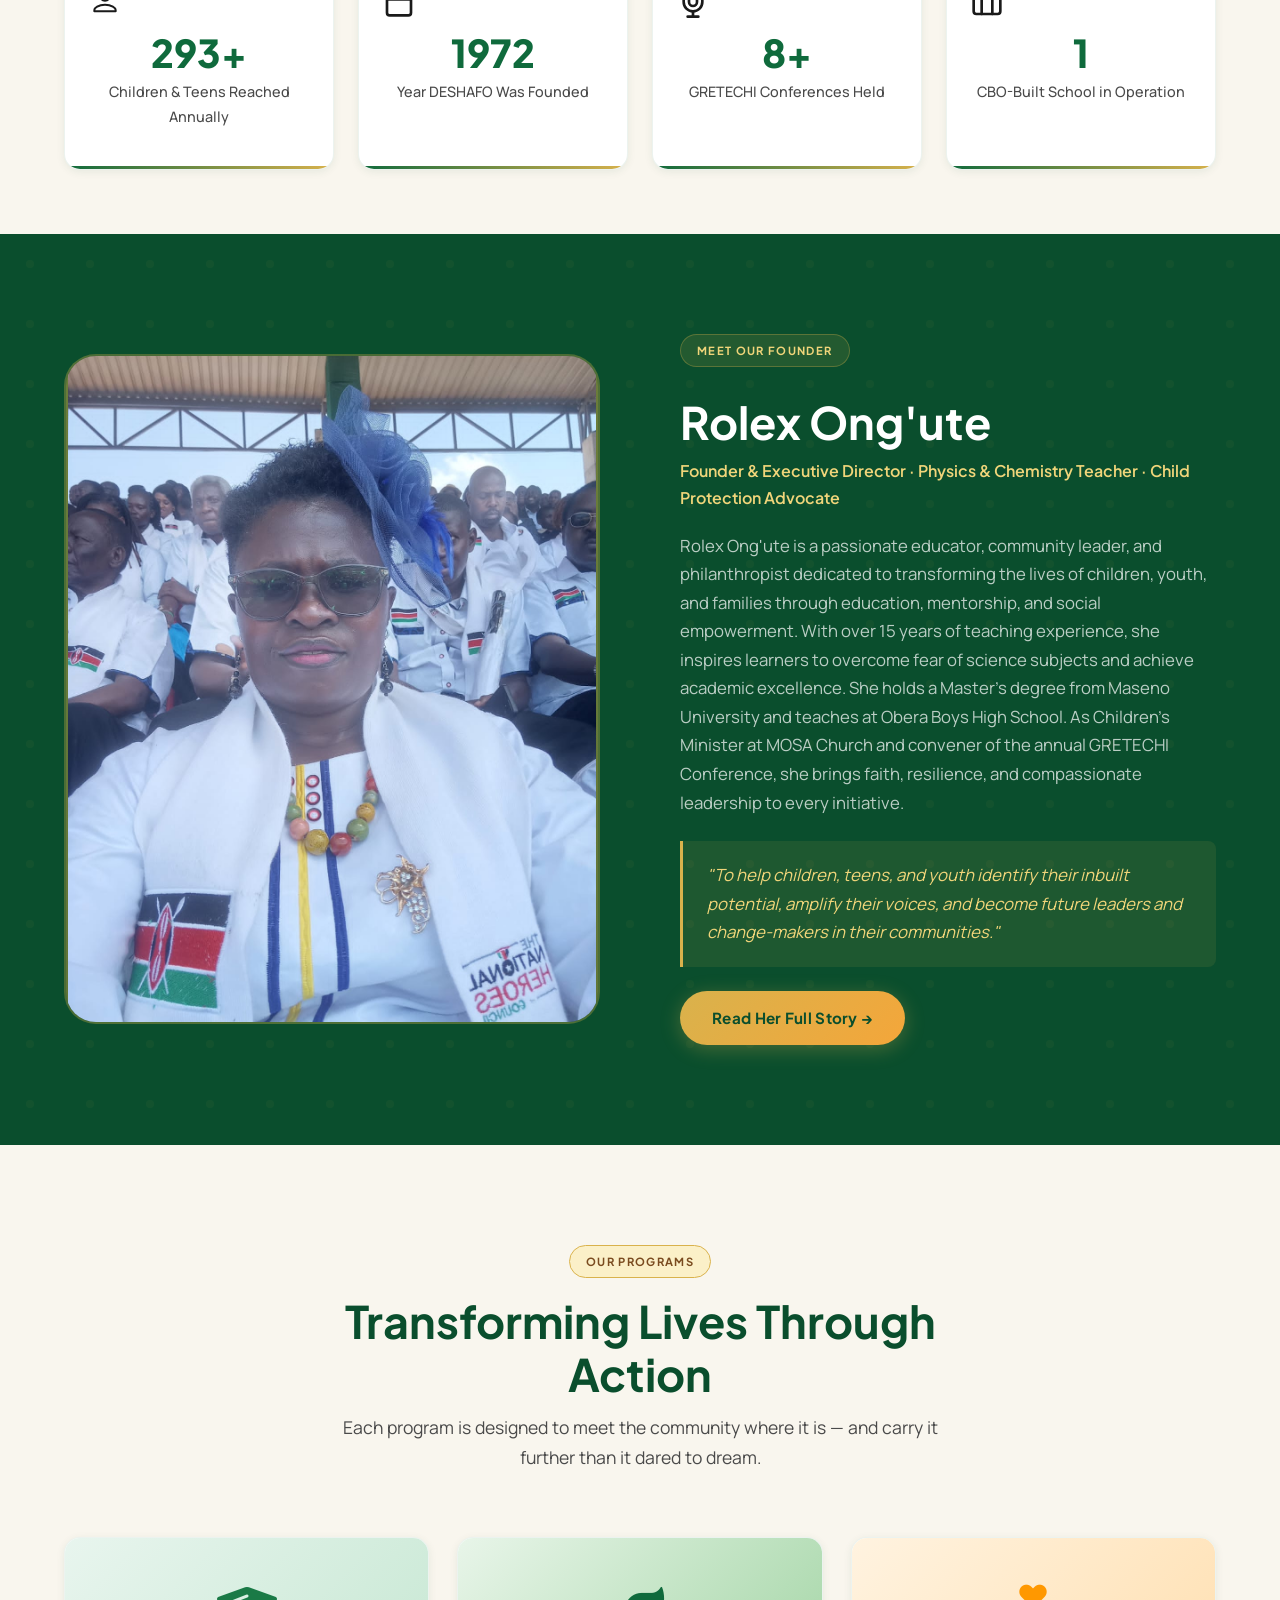
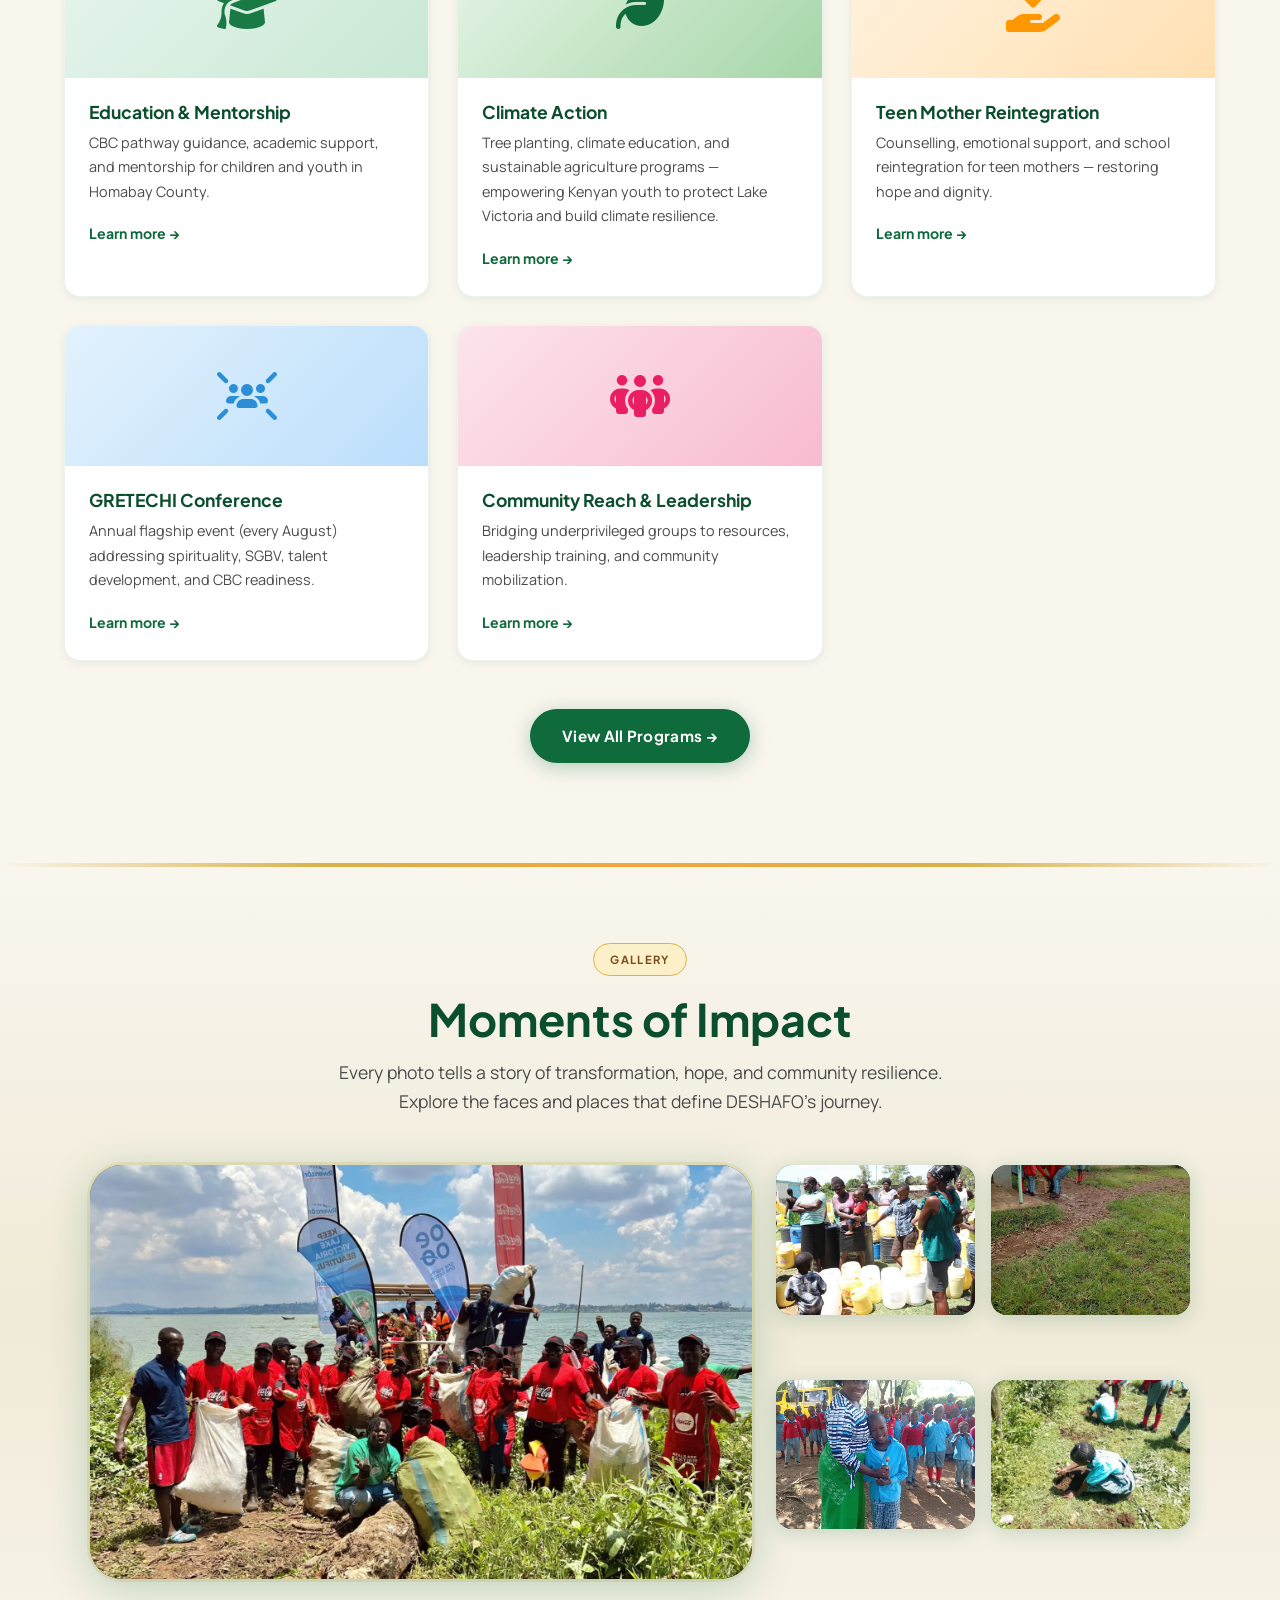
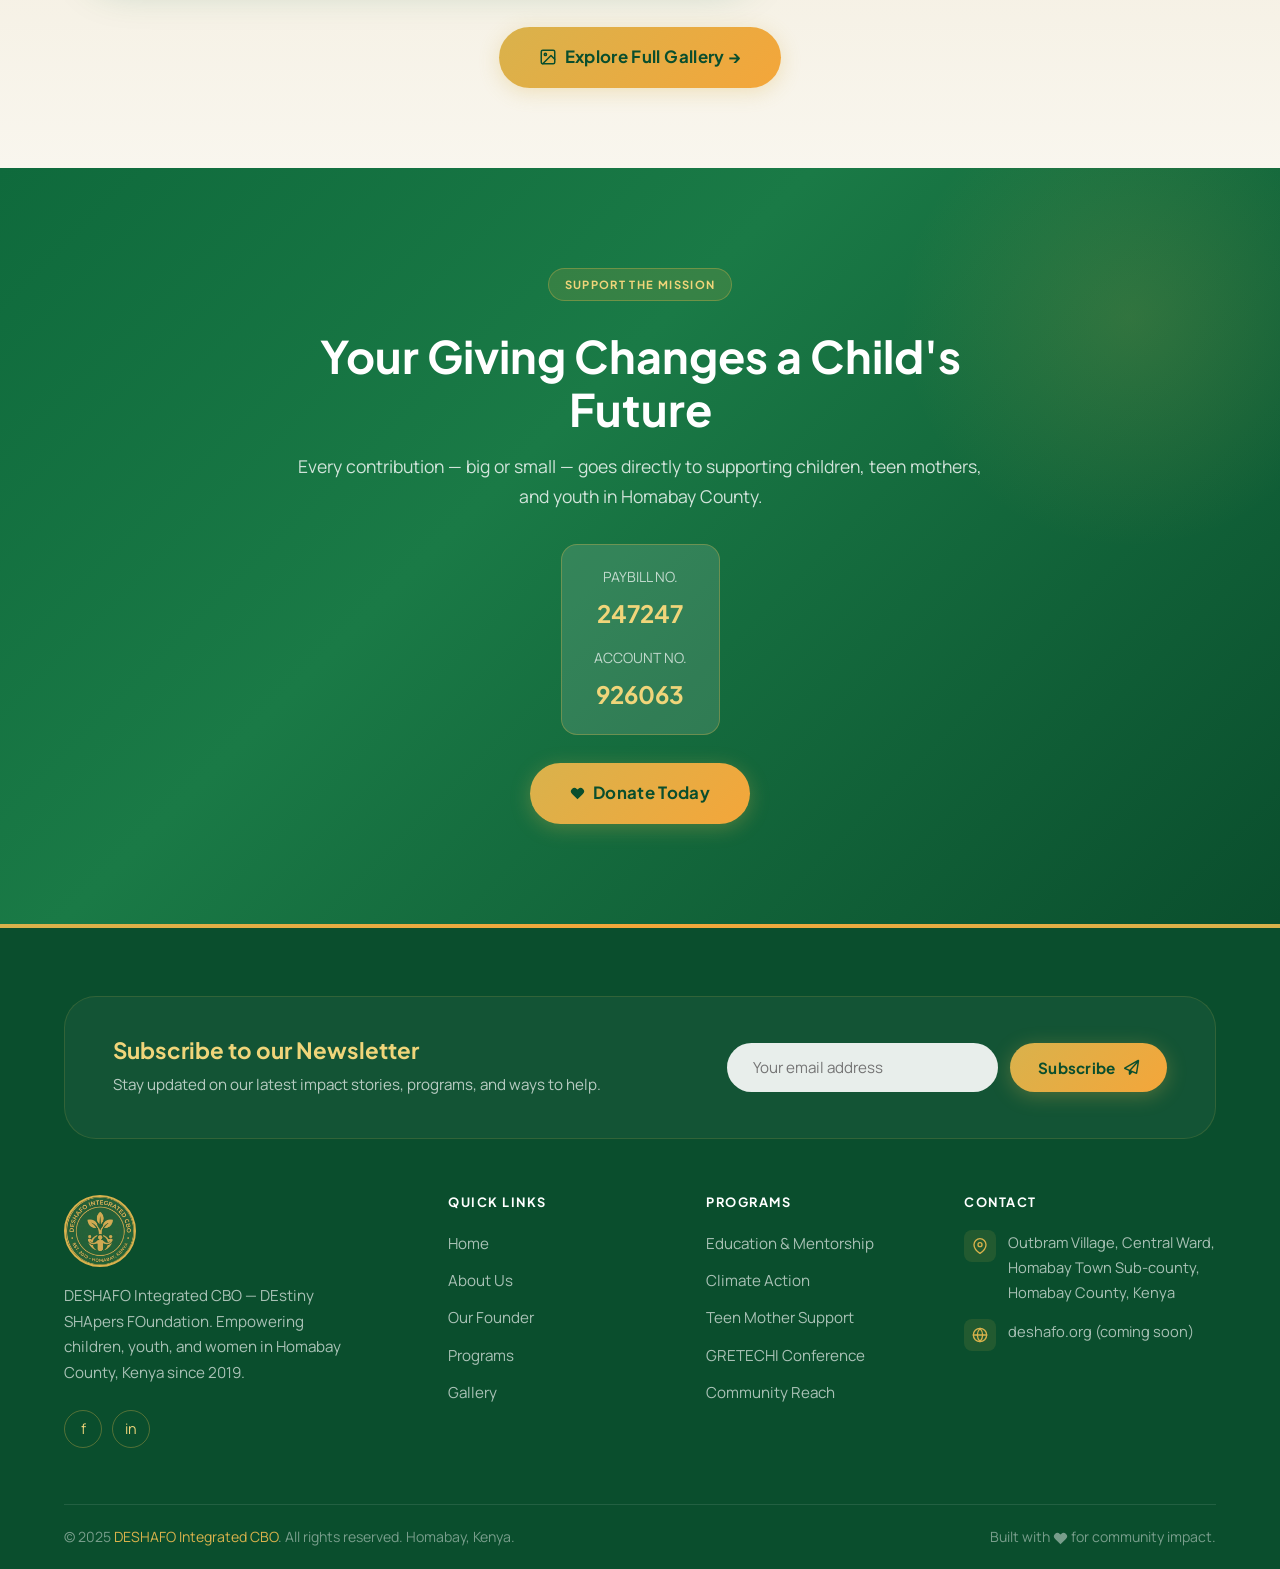
==== commit 79c4cefa: "bug fix - loader" ====
--- a/index.html
+++ b/index.html
@@ -715,8 +715,37 @@
 
 <script src="js/main.js"></script>
 <script>
-  (function(){var l=document.getElementById('page-loader');if(!l)return;window.addEventListener('load',function(){setTimeout(function(){l.classList.add('loader-hidden');},420);});})();
+  (function(){
+    var l=document.getElementById('page-loader');
+    if(!l)return;
+
+    /* ── Minimum time loader stays visible (ms) ── */
+    var MIN_MS=750;
+    var t0=window.performance&&performance.timing?performance.timing.navigationStart:Date.now();
+
+    /* ── Hide after page loads, respecting minimum display time ── */
+    window.addEventListener('load',function(){
+      var elapsed=Date.now()-t0;
+      var wait=Math.max(280,MIN_MS-elapsed);
+      setTimeout(function(){l.classList.add('loader-hidden');},wait);
+    });
+
+    /* ── Show loader when navigating AWAY (outgoing transition) ── */
+    document.addEventListener('click',function(e){
+      var a=e.target.closest('a[href]');
+      if(!a)return;
+      var h=a.getAttribute('href')||'';
+      if(!h||h.charAt(0)==='#'||/^(mailto|tel|http|https):/.test(h)||a.target==='_blank')return;
+      l.classList.remove('loader-hidden');
+    });
+
+    /* ── Handle bfcache page restore (browser back/forward) ── */
+    window.addEventListener('pageshow',function(e){
+      if(e.persisted)l.classList.add('loader-hidden');
+    });
+  })();
 </script></body>
 </html>
 
 
+
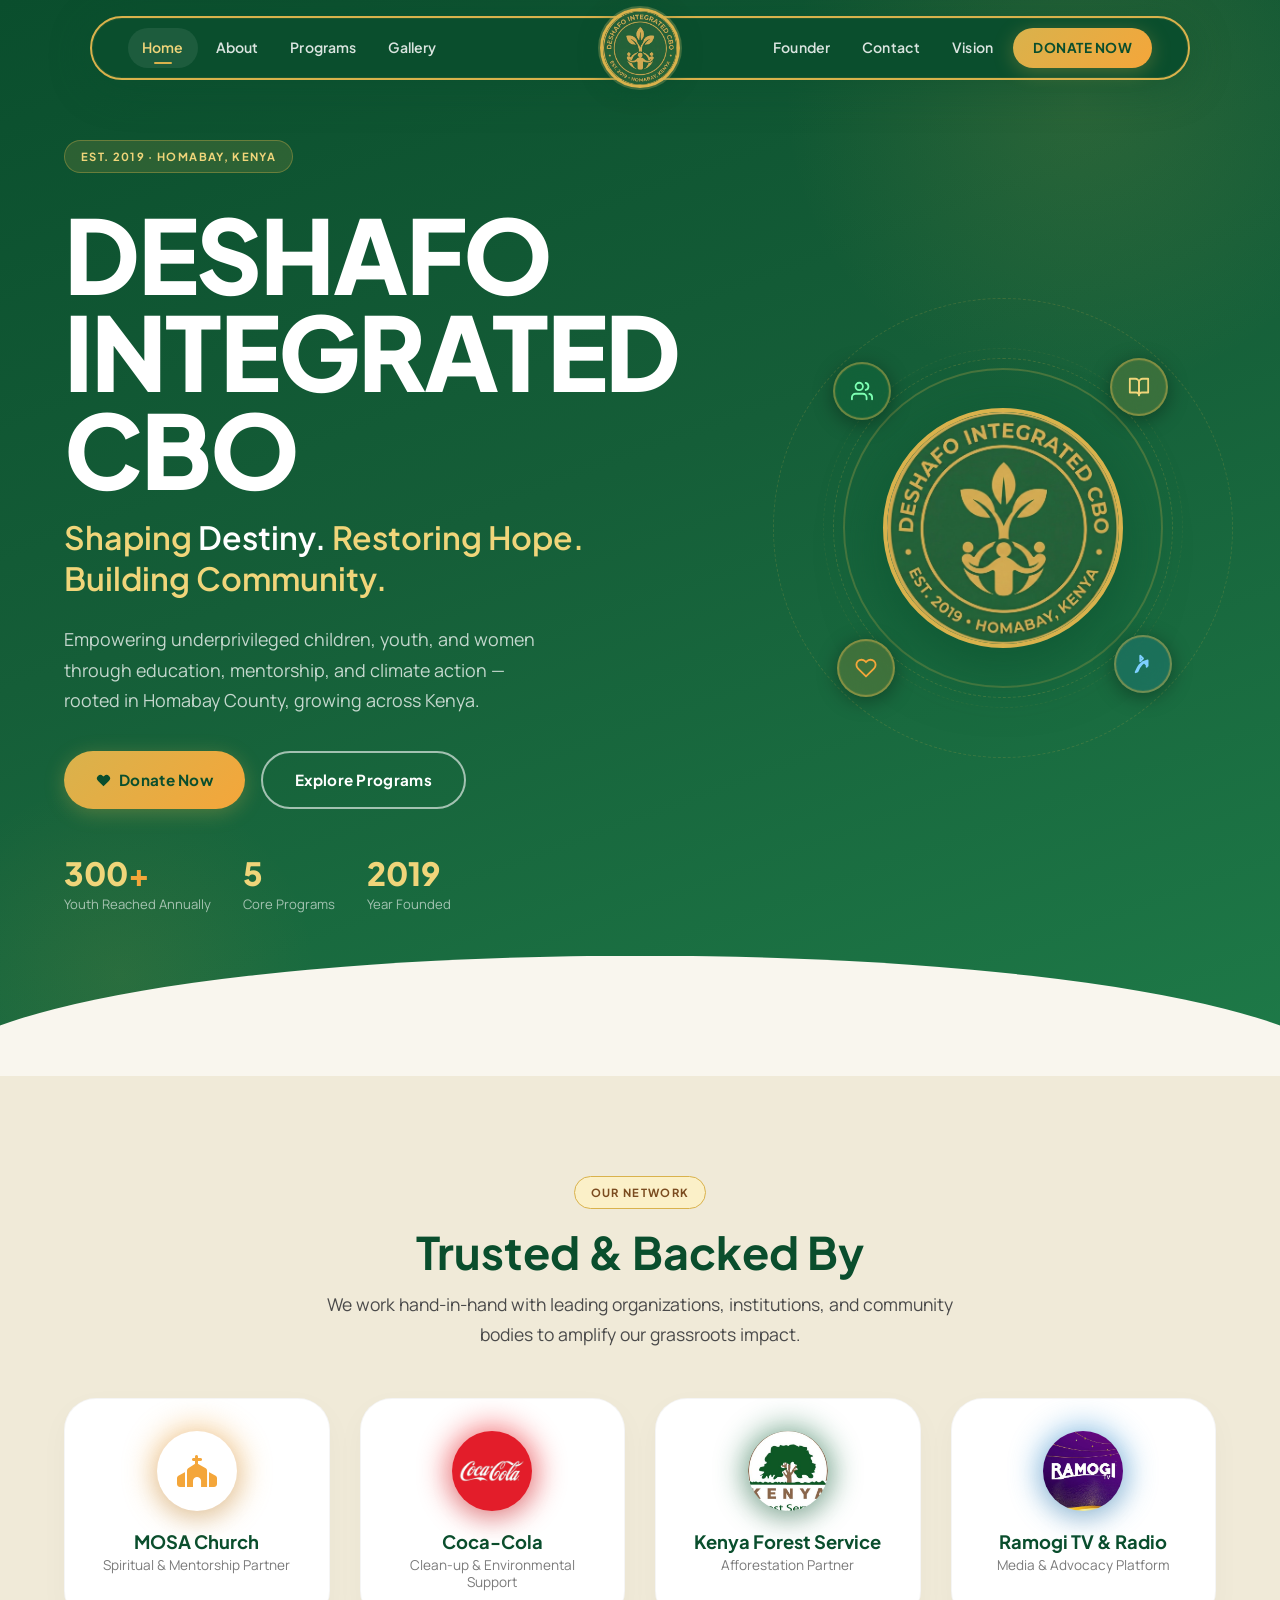
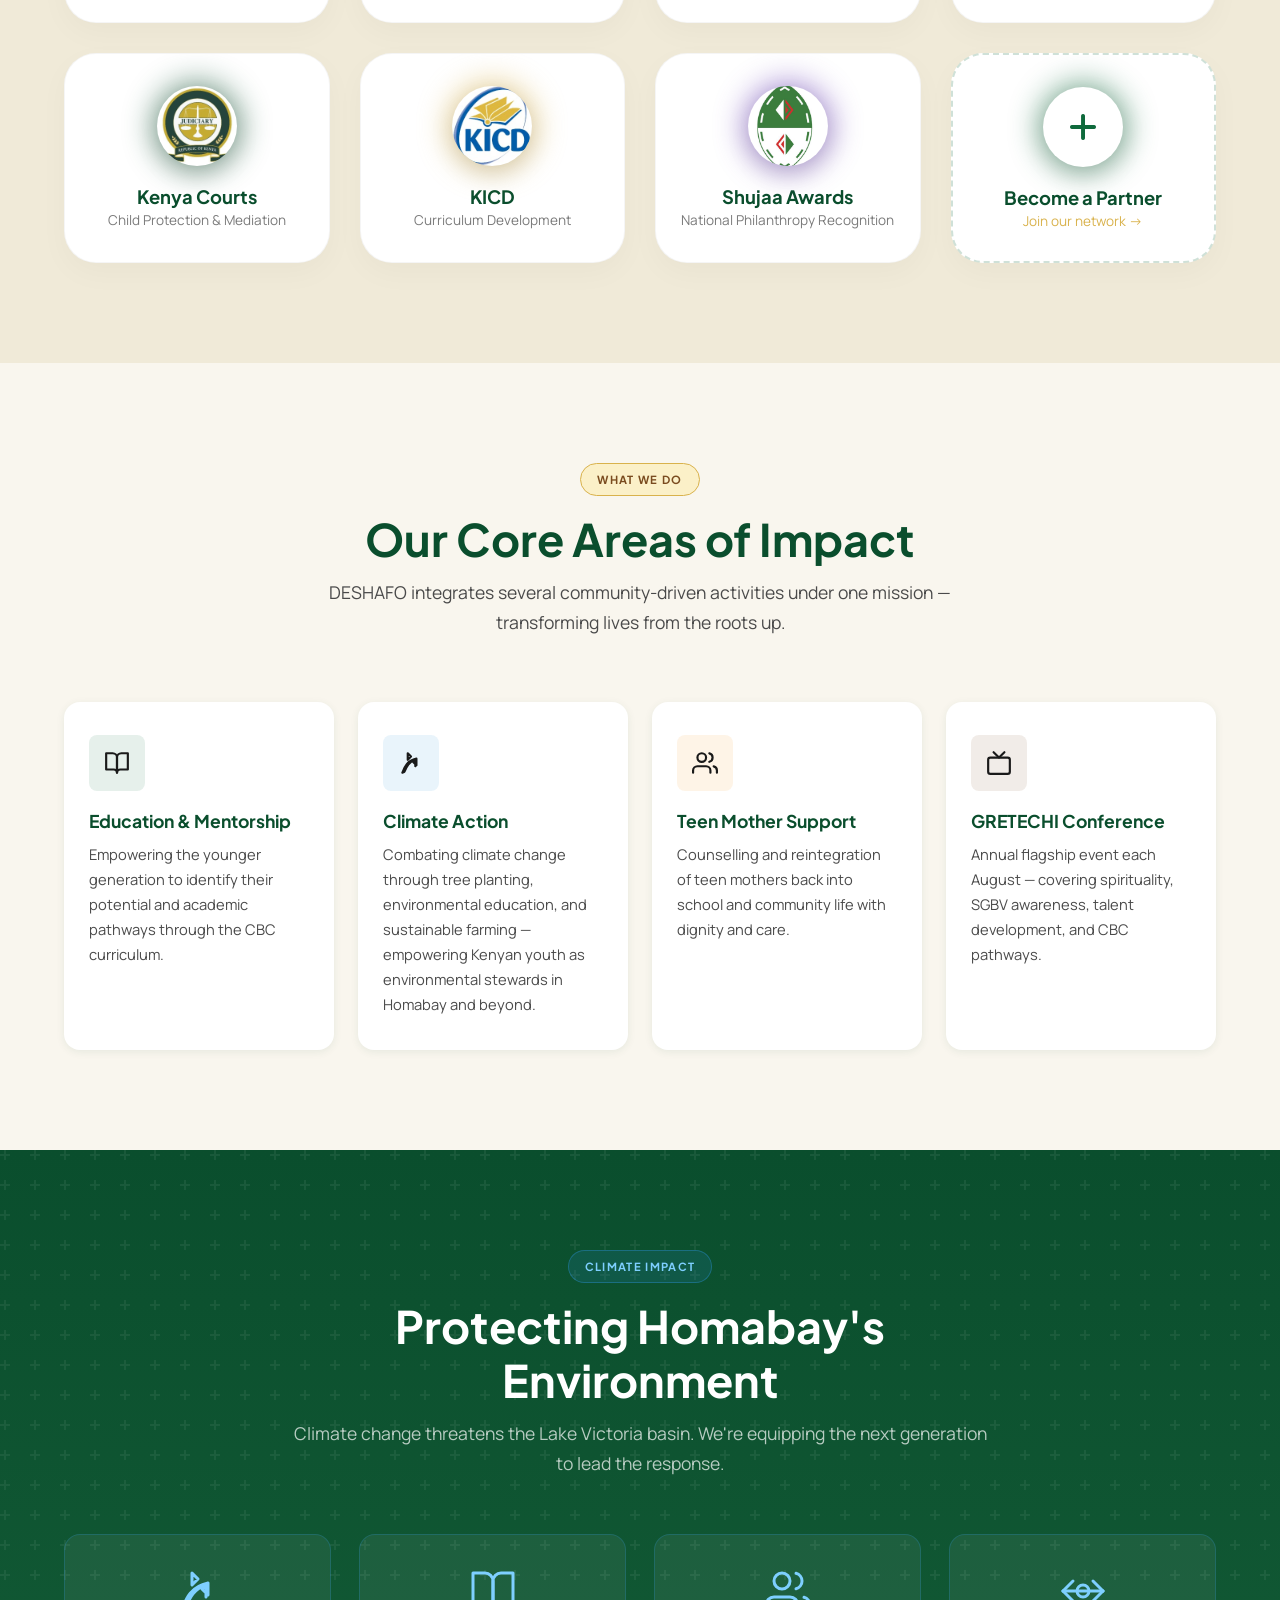
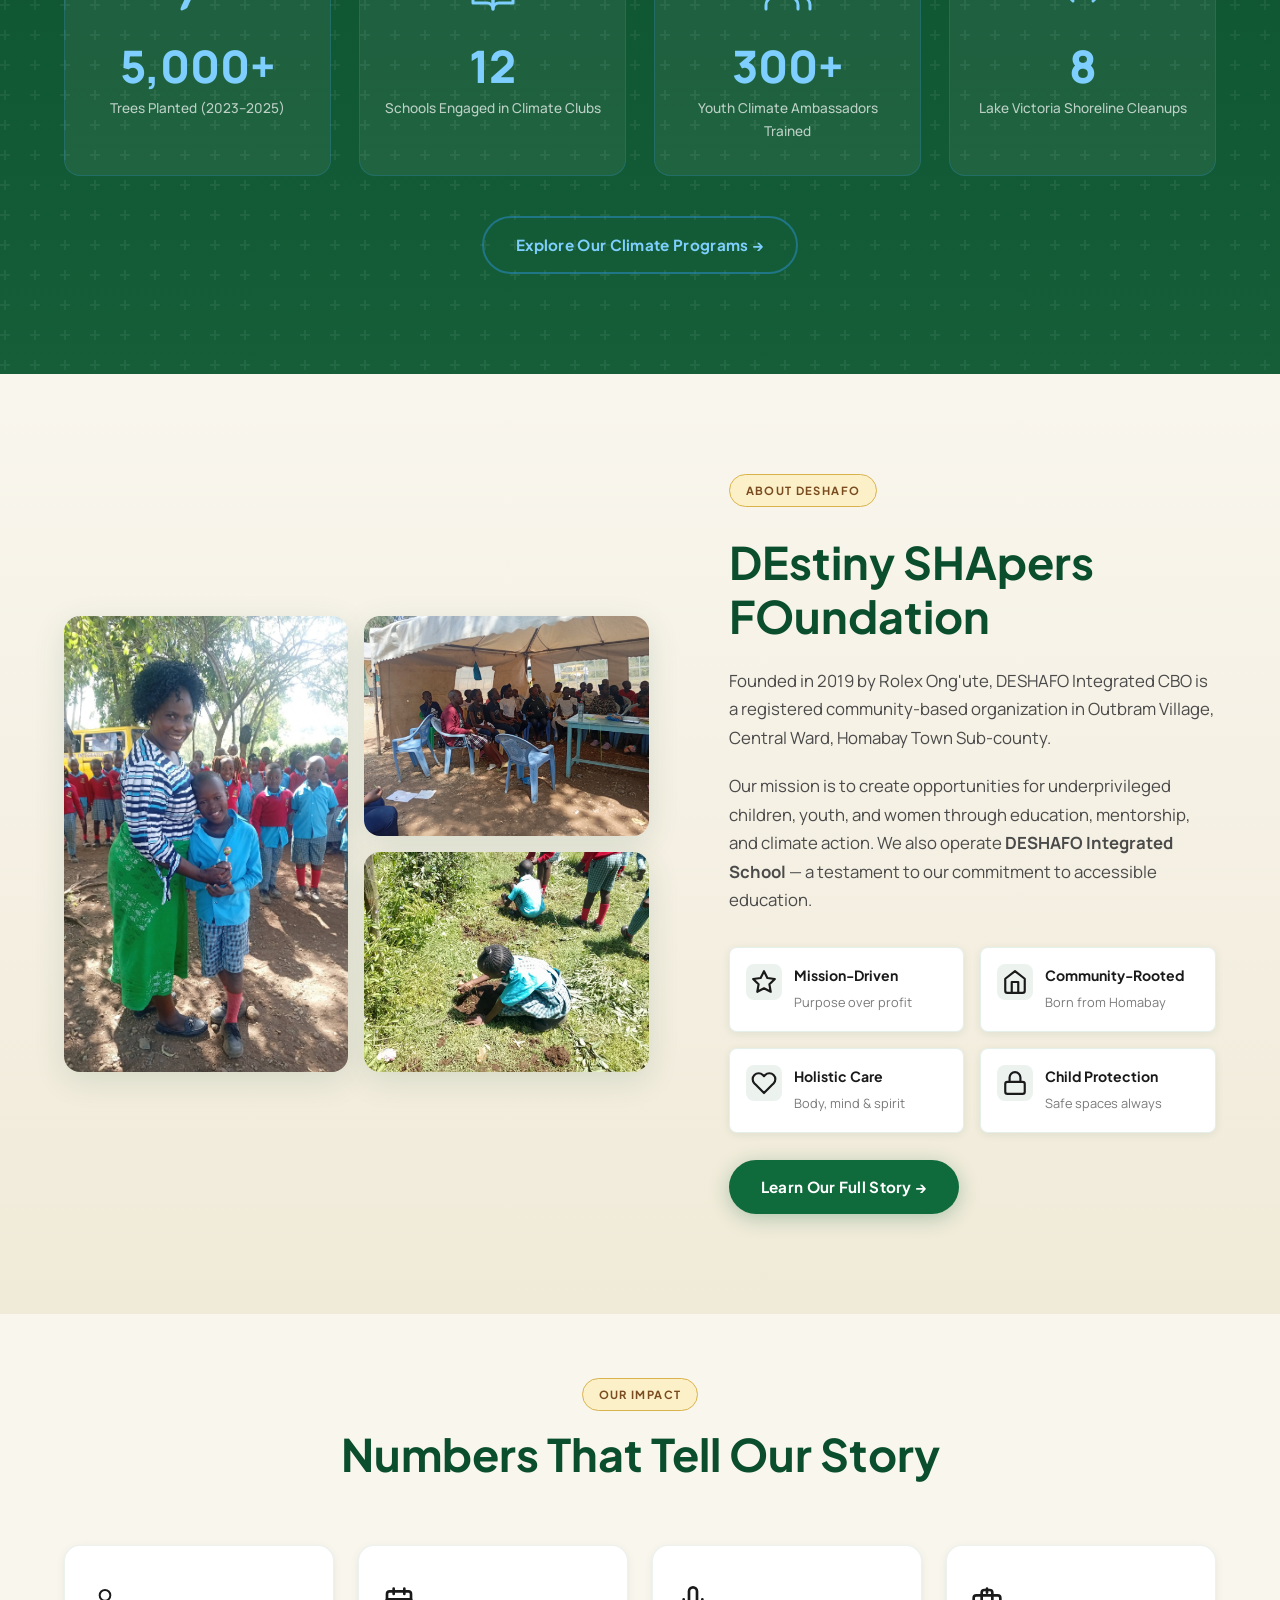
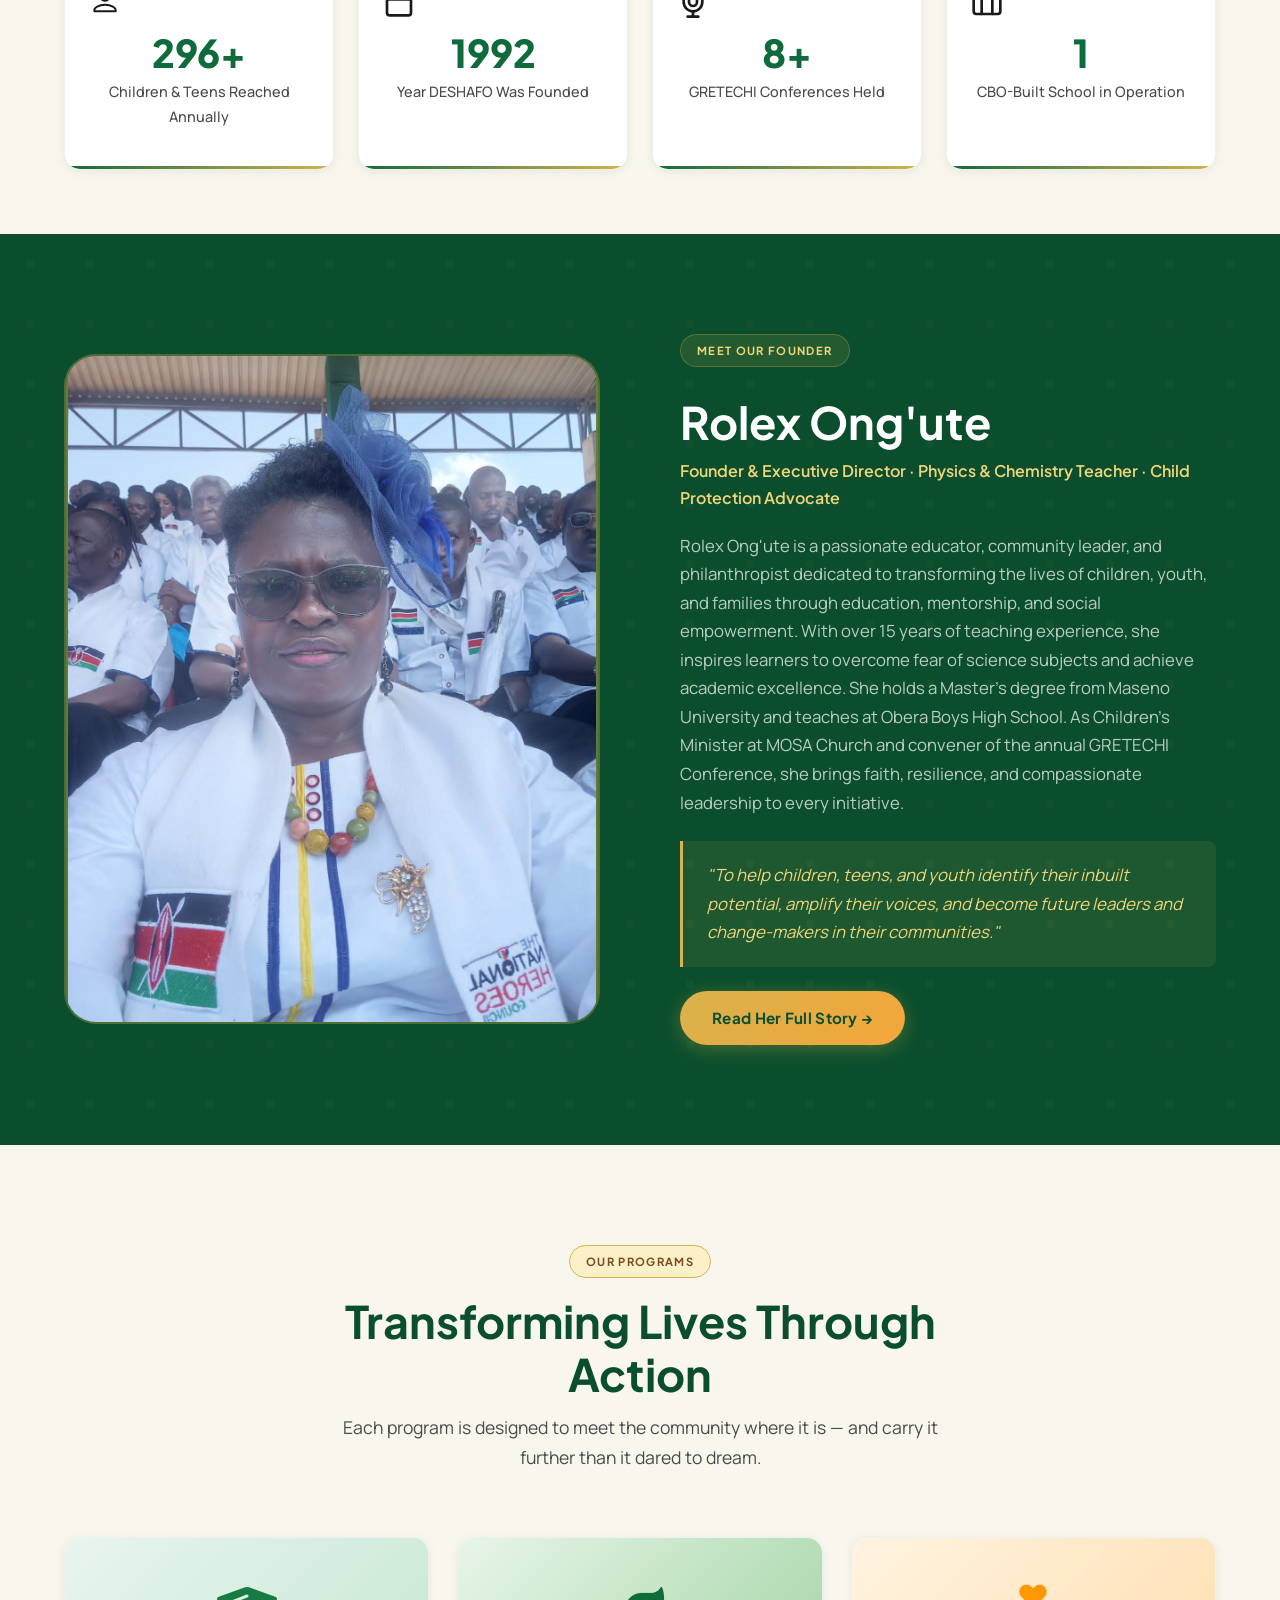
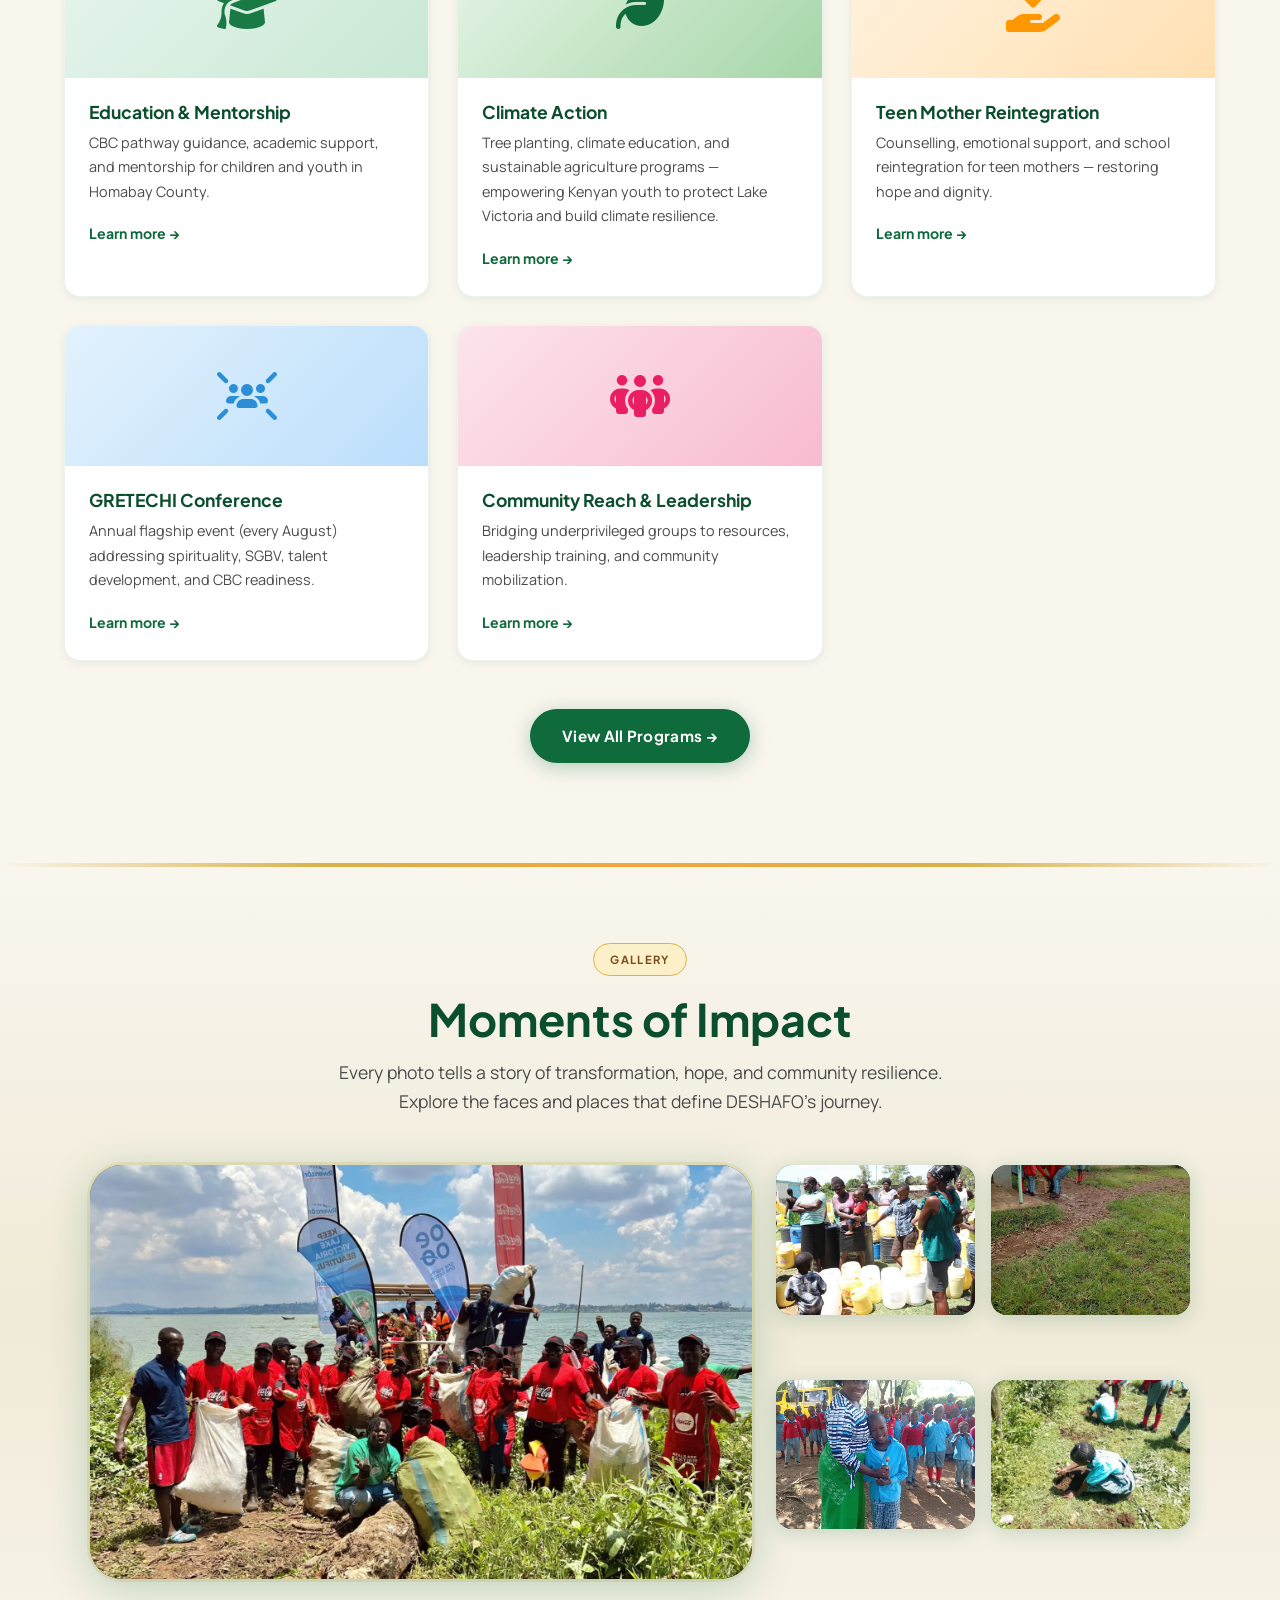
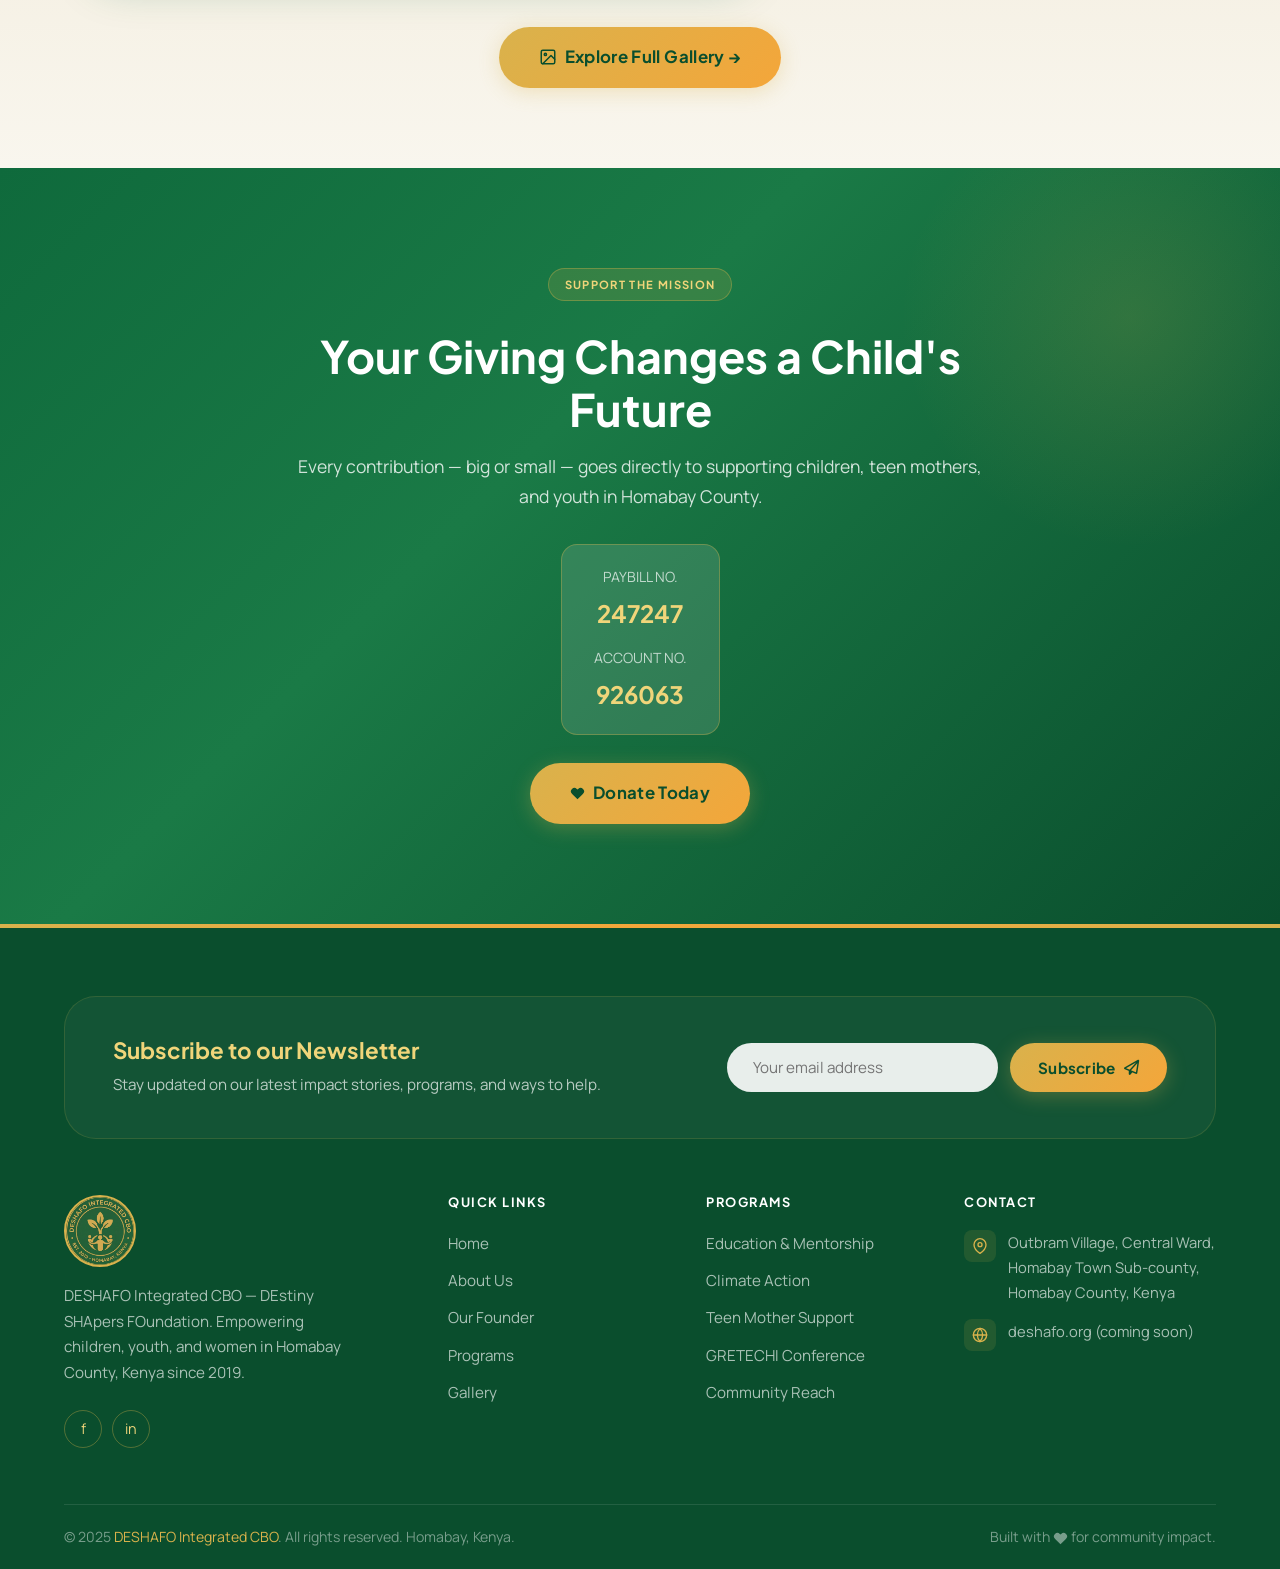
==== commit ba08bdbe: "fixed" ====
--- a/index.html
+++ b/index.html
@@ -719,29 +719,26 @@
     var l=document.getElementById('page-loader');
     if(!l)return;
 
-    /* ── Minimum time loader stays visible (ms) ── */
-    var MIN_MS=750;
+    var FAST_MS=280;   /* pages loading faster than this skip the loader entirely */
+    var MIN_MS =700;   /* minimum time loader is shown on slow pages              */
     var t0=window.performance&&performance.timing?performance.timing.navigationStart:Date.now();
 
-    /* ── Hide after page loads, respecting minimum display time ── */
     window.addEventListener('load',function(){
       var elapsed=Date.now()-t0;
-      var wait=Math.max(280,MIN_MS-elapsed);
-      setTimeout(function(){l.classList.add('loader-hidden');},wait);
+      if(elapsed<FAST_MS){
+        /* Fast load — kill loader with no visible flash */
+        l.style.transition='none';
+        l.style.display='none';
+      } else {
+        /* Slow load — keep visible for minimum time, then fade */
+        var wait=Math.max(0,MIN_MS-elapsed);
+        setTimeout(function(){ l.classList.add('loader-hidden'); },wait);
+      }
     });
 
-    /* ── Show loader when navigating AWAY (outgoing transition) ── */
-    document.addEventListener('click',function(e){
-      var a=e.target.closest('a[href]');
-      if(!a)return;
-      var h=a.getAttribute('href')||'';
-      if(!h||h.charAt(0)==='#'||/^(mailto|tel|http|https):/.test(h)||a.target==='_blank')return;
-      l.classList.remove('loader-hidden');
-    });
-
-    /* ── Handle bfcache page restore (browser back/forward) ── */
+    /* Browser back/forward (bfcache restore) — page is already ready */
     window.addEventListener('pageshow',function(e){
-      if(e.persisted)l.classList.add('loader-hidden');
+      if(e.persisted){ l.style.transition='none'; l.style.display='none'; }
     });
   })();
 </script></body>
@@ -749,3 +746,4 @@
 
 
 
+
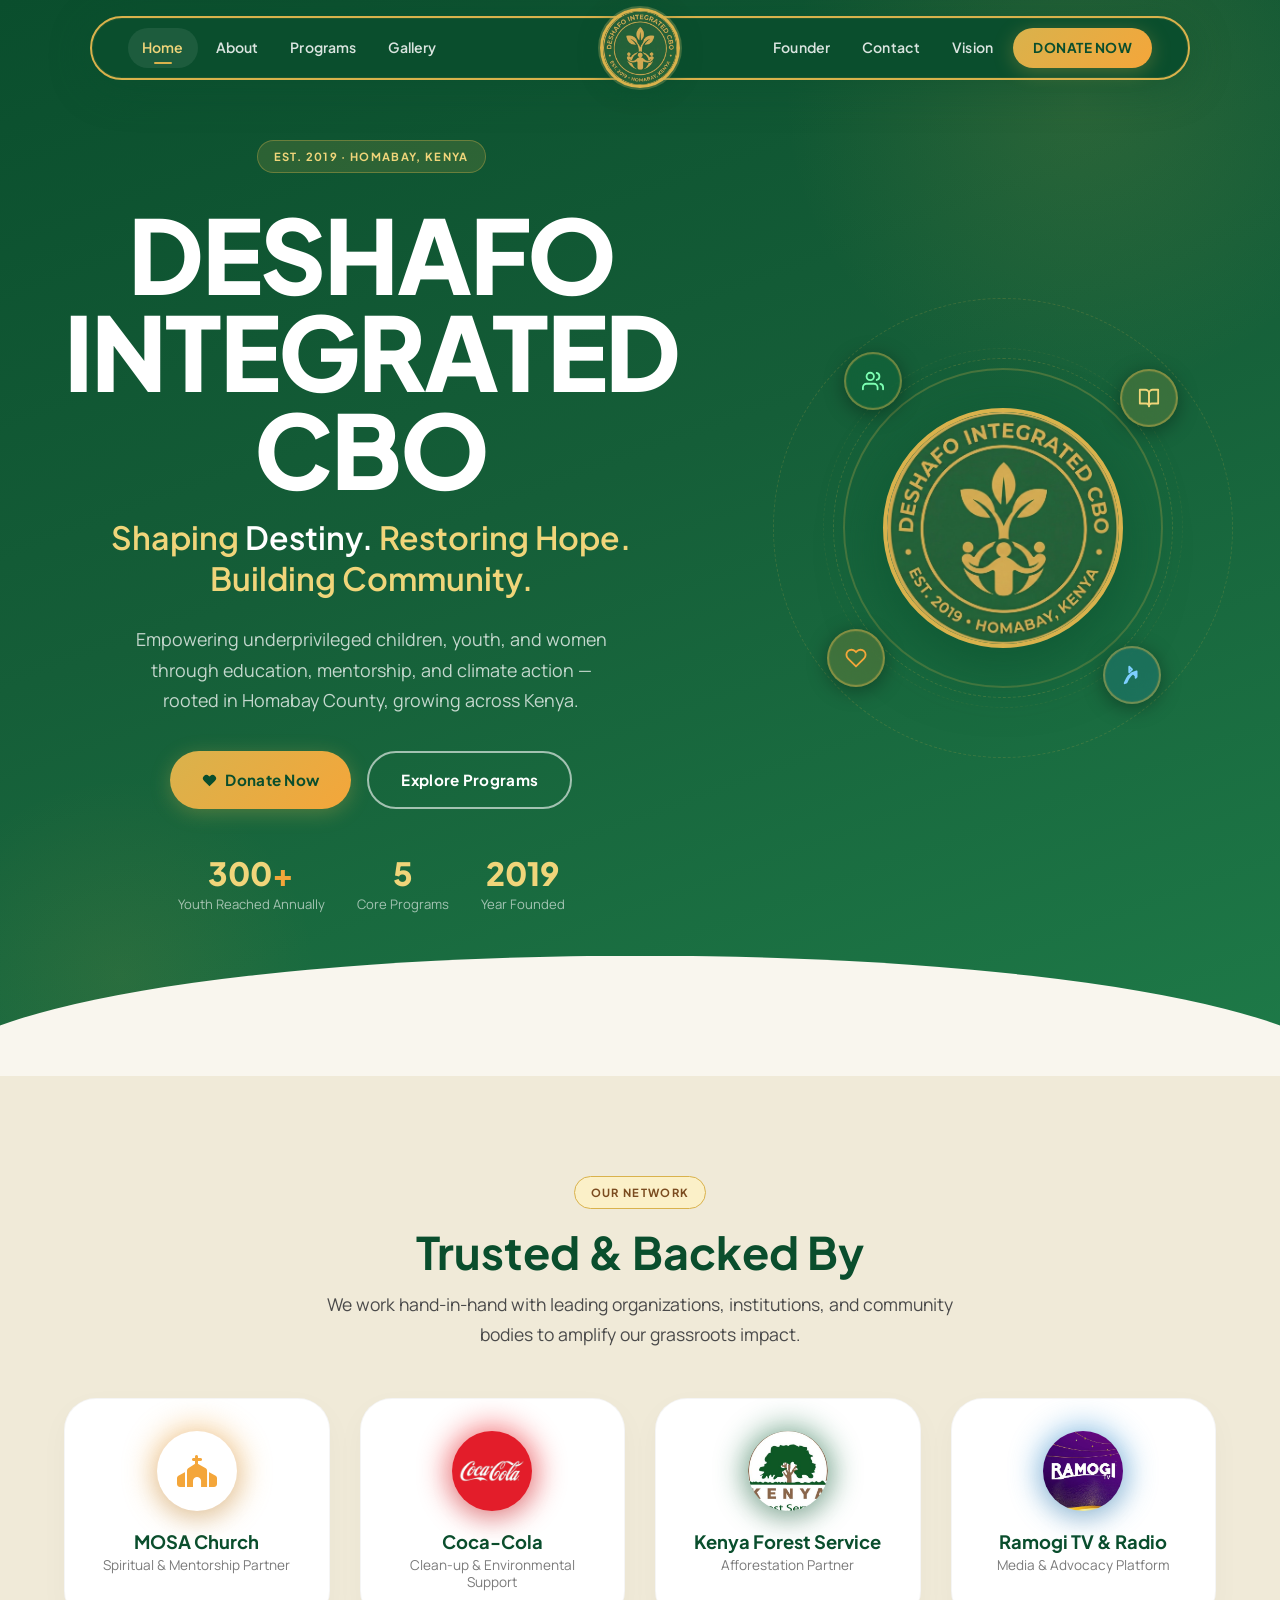
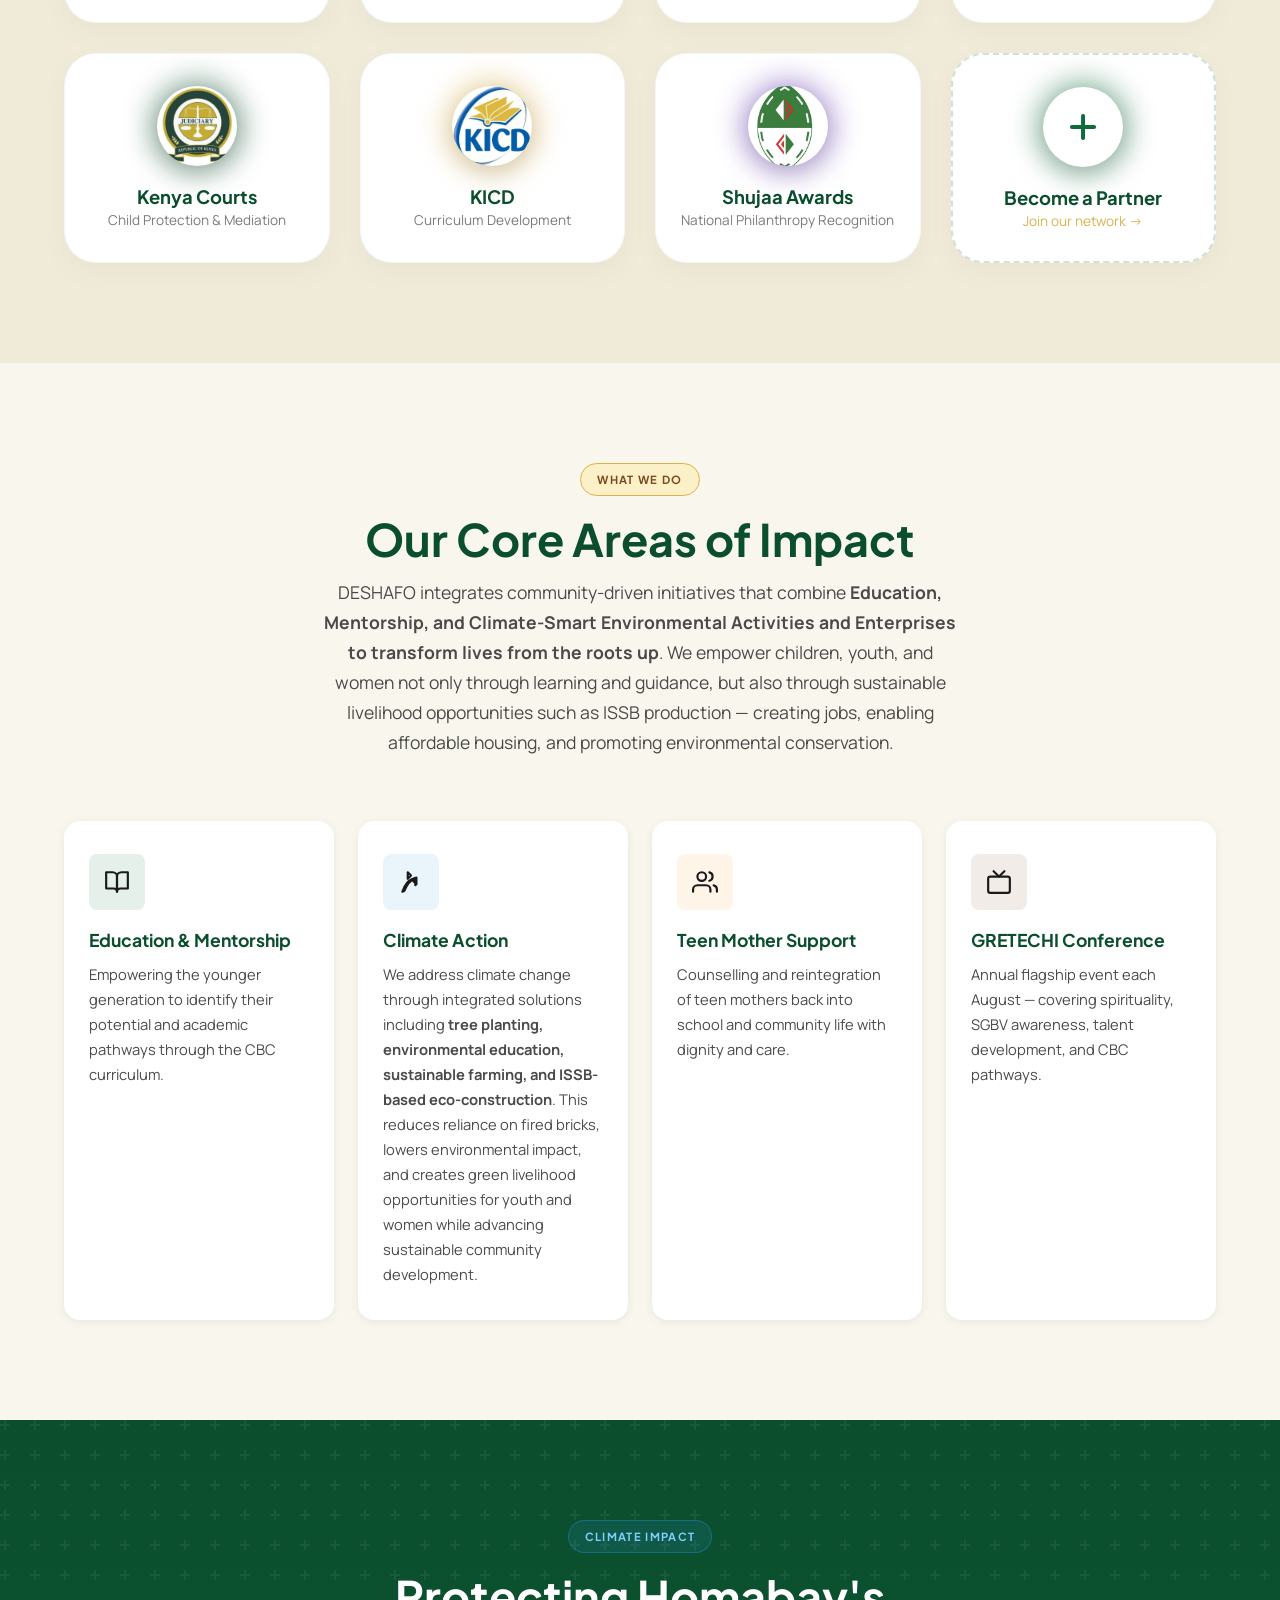
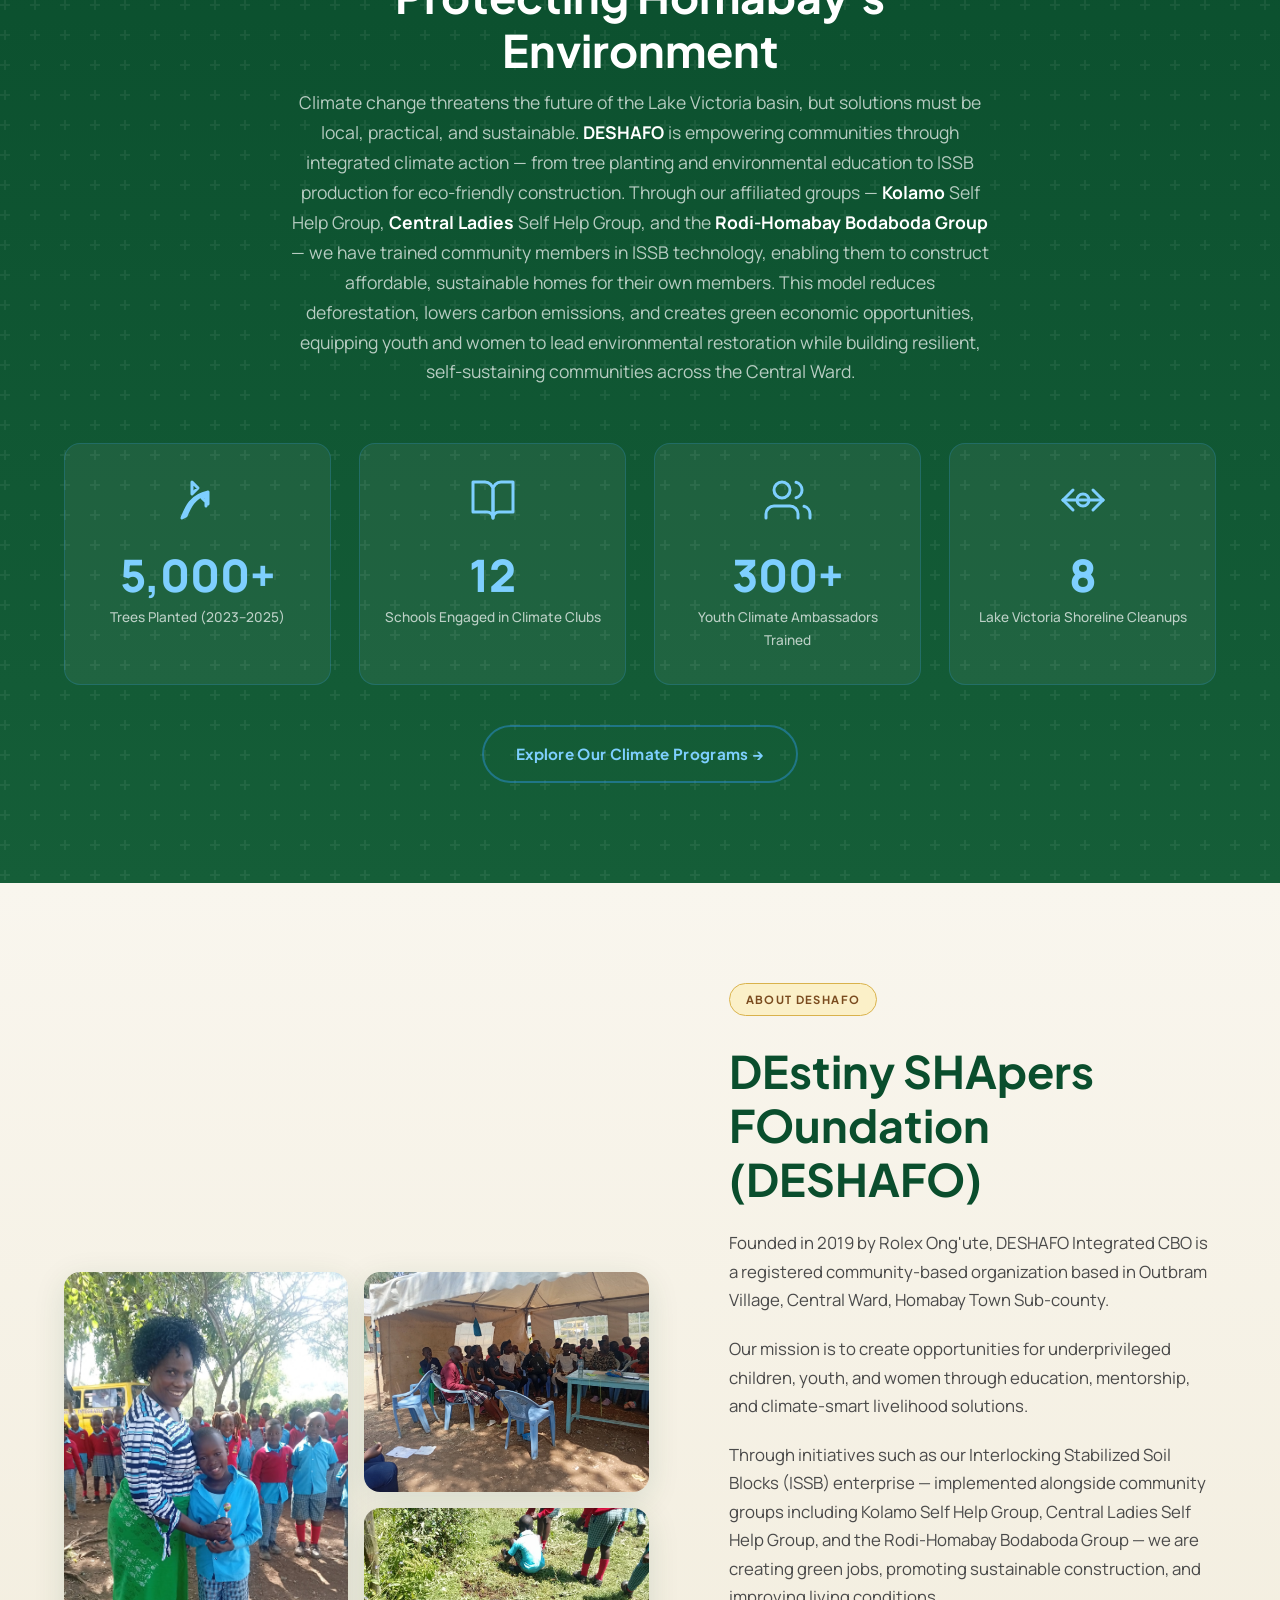
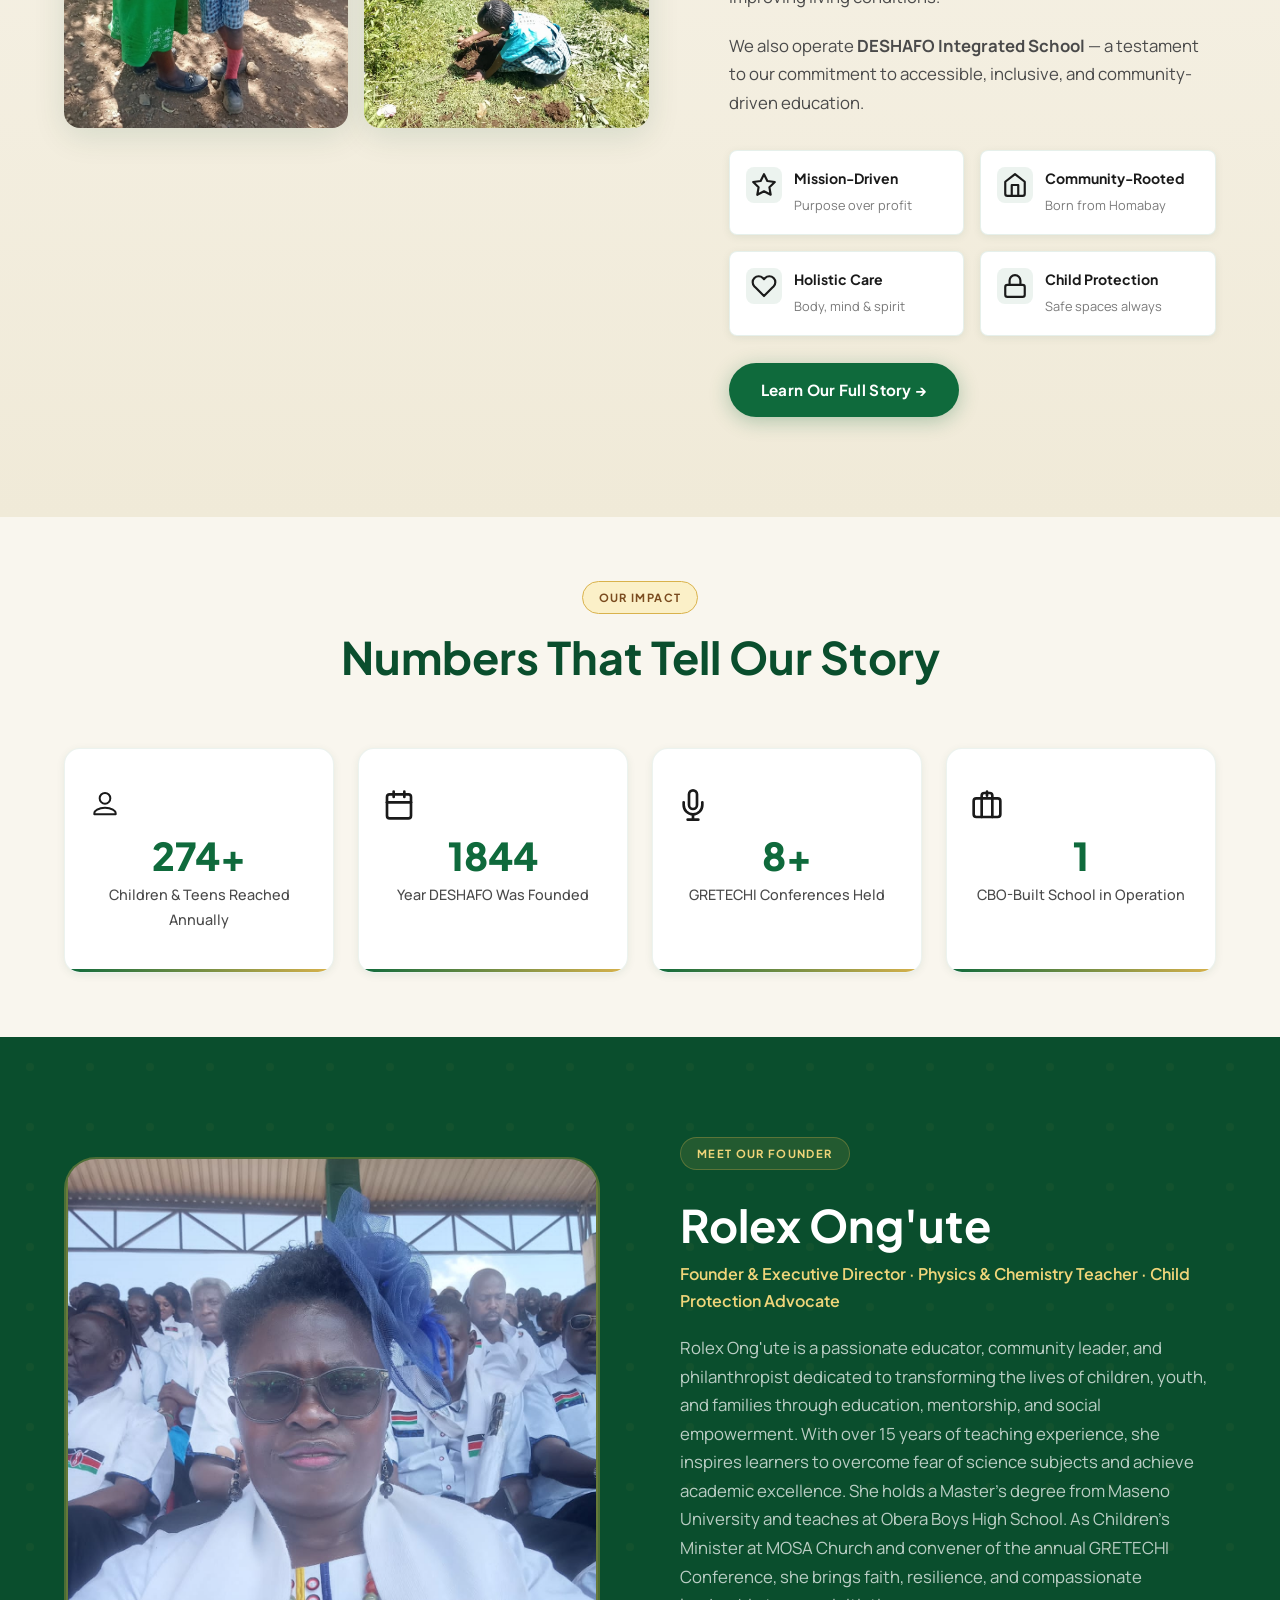
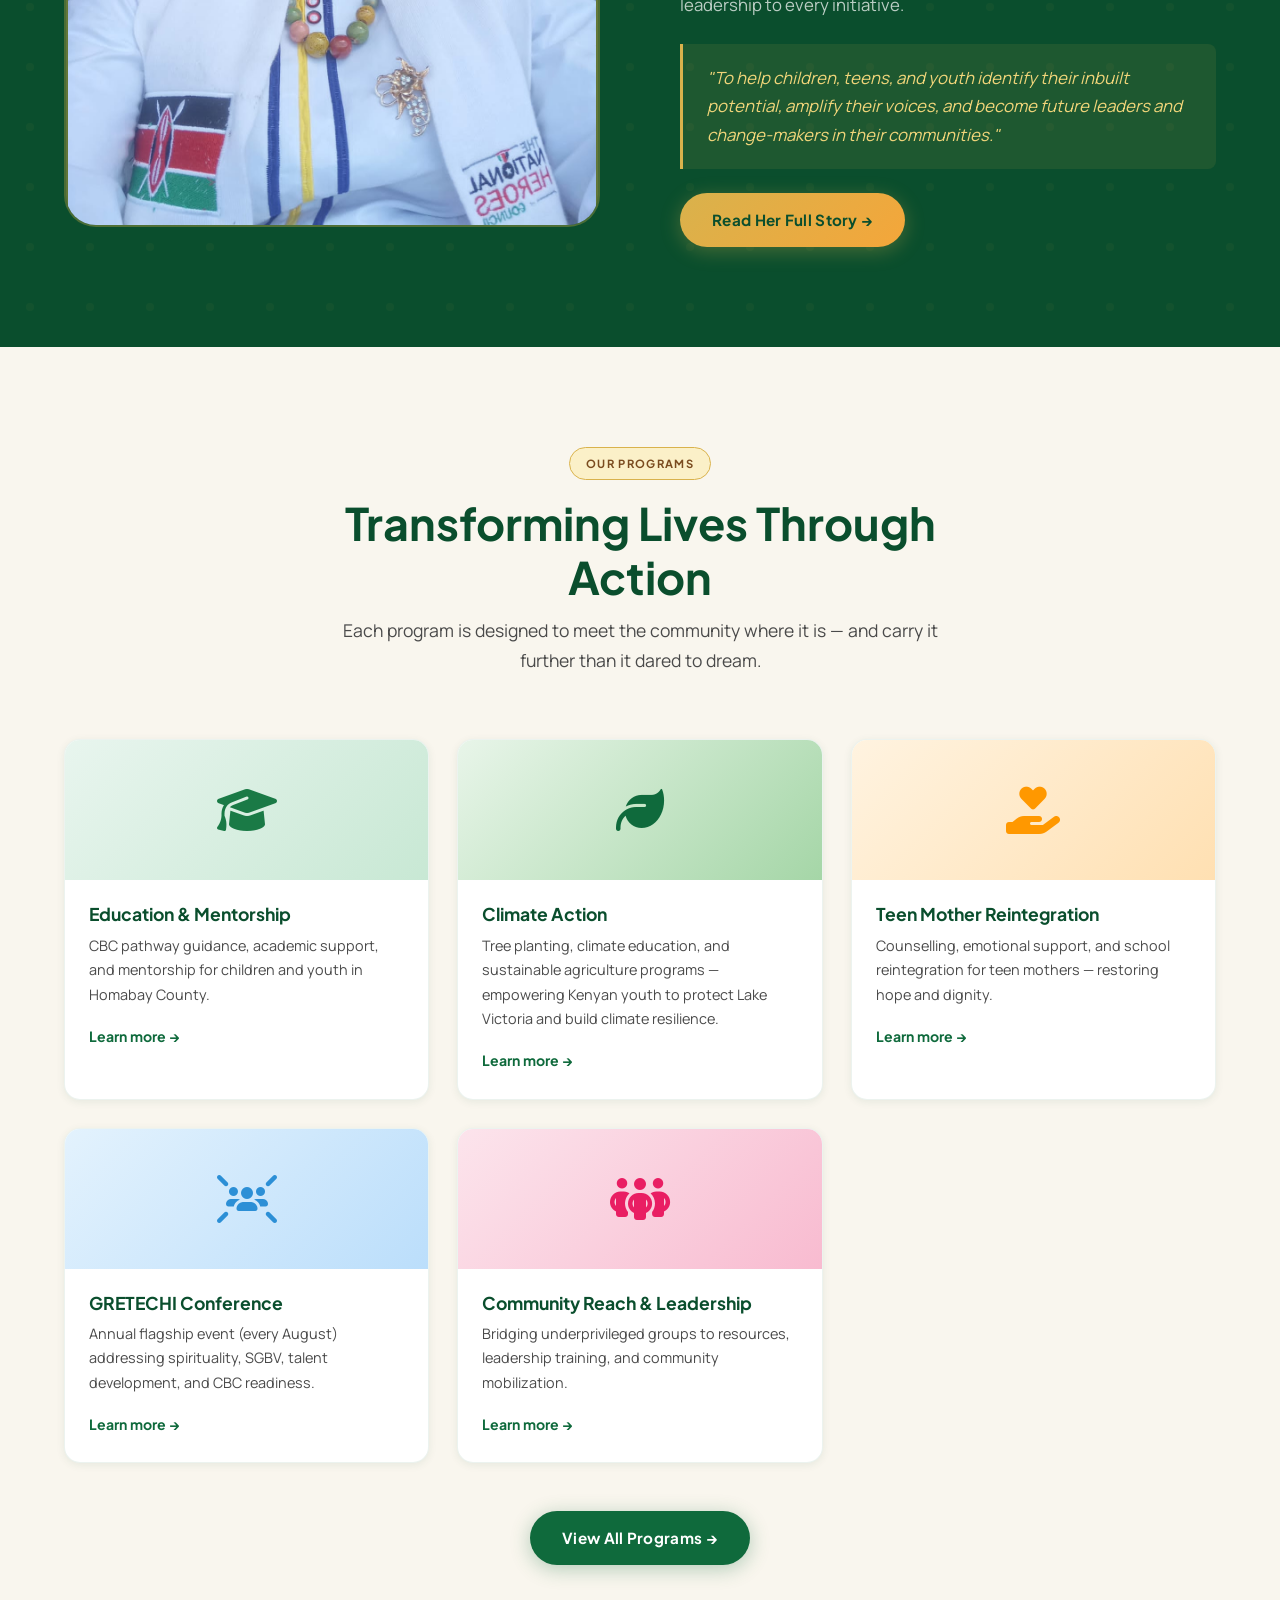
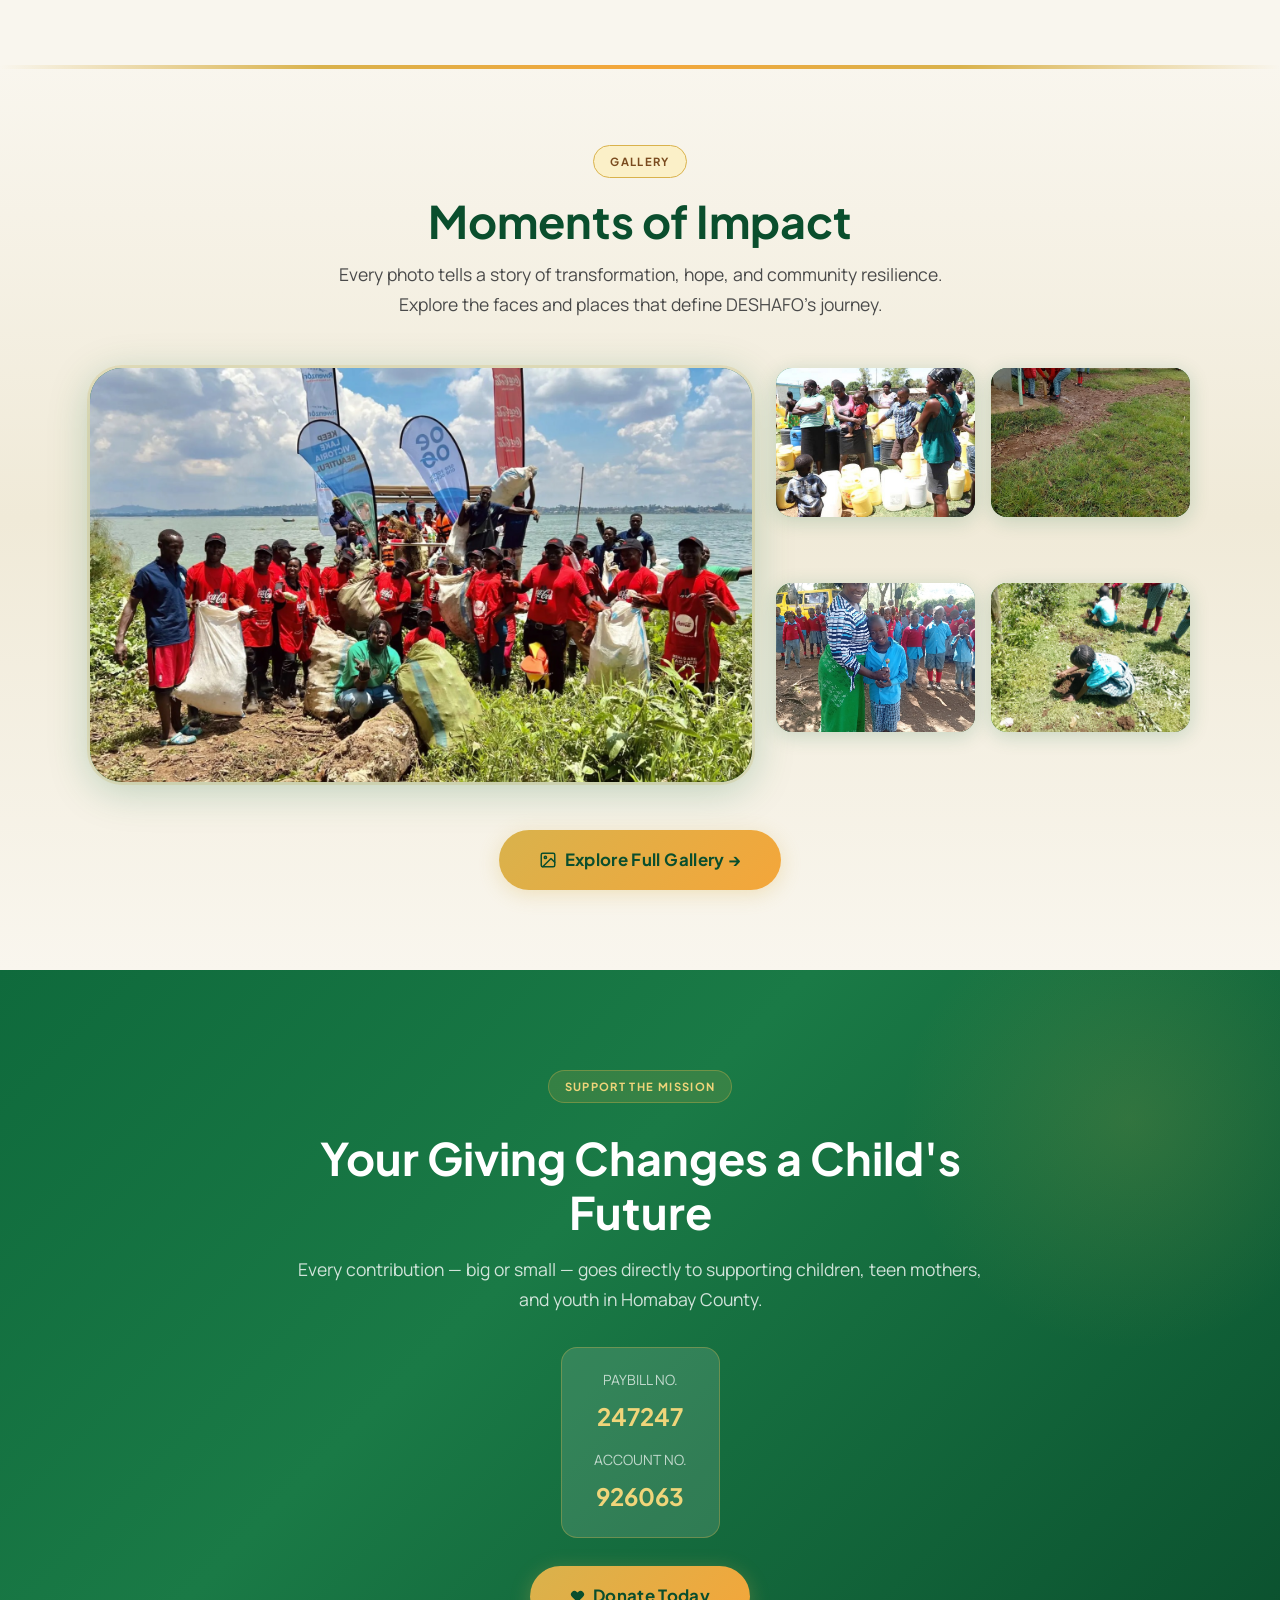
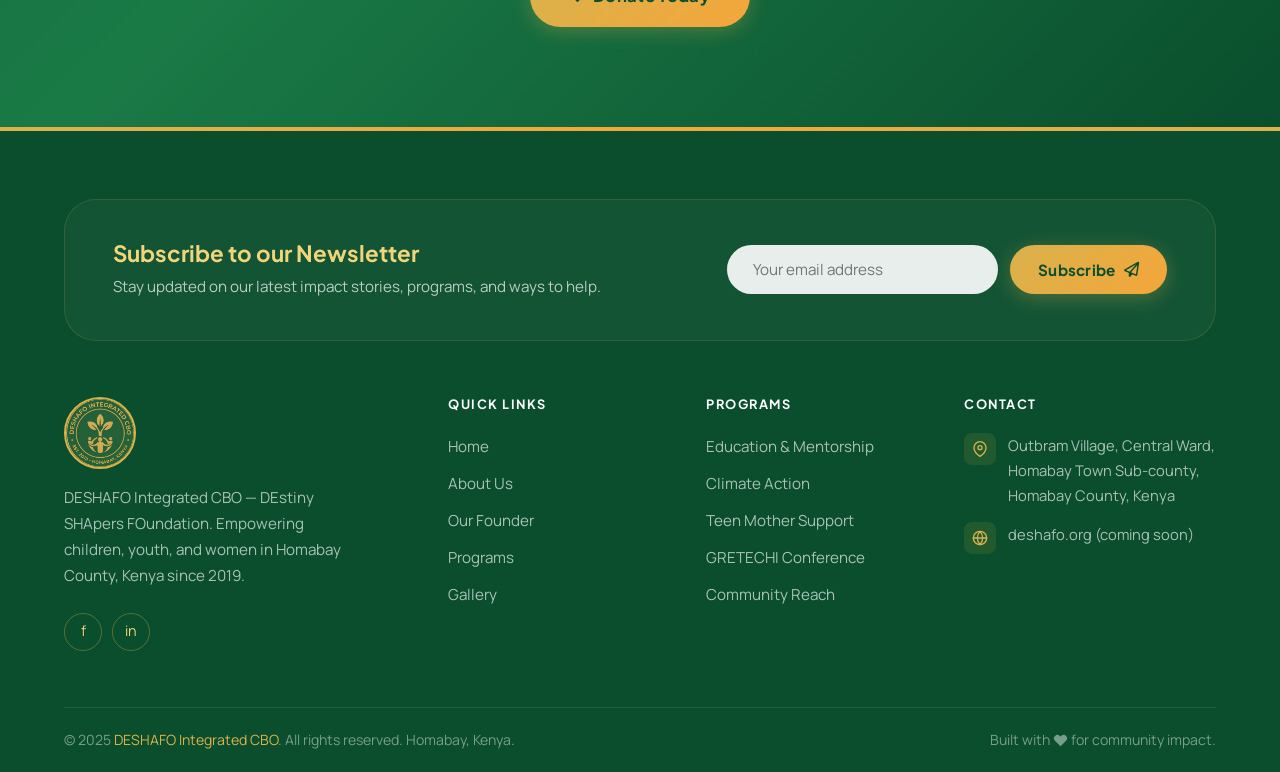
==== commit cc5503f8: "Add session-based loader skip functionality and improve text alignment across multiple pages" ====
--- a/index.html
+++ b/index.html
@@ -331,7 +331,7 @@
     <div class="section-header reveal">
       <span class="badge">What We Do</span>
       <h2>Our Core Areas of Impact</h2>
-      <p>DESHAFO integrates several community-driven activities under one mission — transforming lives from the roots up.</p>
+      <p>DESHAFO integrates community-driven initiatives that combine <strong>Education, Mentorship, and Climate-Smart Environmental Activities and Enterprises to transform lives from the roots up</strong>. We empower children, youth, and women not only through learning and guidance, but also through sustainable livelihood opportunities such as ISSB production — creating jobs, enabling affordable housing, and promoting environmental conservation.</p>
     </div>
     <div class="mission-grid">
       <div class="mission-card reveal reveal-delay-1">
@@ -342,7 +342,7 @@
          <div class="mission-card reveal reveal-delay-2">
          <div class="card-icon" style="background:rgba(44,143,214,0.1);"><svg xmlns="http://www.w3.org/2000/svg" width="26" height="26" viewBox="0 0 24 24" fill="none" stroke="currentColor" stroke-width="2" stroke-linecap="round" stroke-linejoin="round"><path d="M17 8C8 10 6 16 4 21l2-1c2-5 4-9 10-11v6zM17 8l-3 3 3 3V8zM9 3l3 3-3 3V3z"/></svg></div>
          <h3>Climate Action</h3>
-         <p>Combating climate change through tree planting, environmental education, and sustainable farming — empowering Kenyan youth as environmental stewards in Homabay and beyond.</p>
+         <p>We address climate change through integrated solutions including <strong>tree planting, environmental education, sustainable farming, and ISSB-based eco-construction</strong>. This reduces reliance on fired bricks, lowers environmental impact, and creates green livelihood opportunities for youth and women while advancing sustainable community development.</p>
        </div>
       <div class="mission-card reveal reveal-delay-3">
         <div class="card-icon" style="background:rgba(244,166,58,0.12);"><svg xmlns="http://www.w3.org/2000/svg" width="26" height="26" viewBox="0 0 24 24" fill="none" stroke="currentColor" stroke-width="2" stroke-linecap="round" stroke-linejoin="round"><path d="M17 21v-2a4 4 0 0 0-4-4H5a4 4 0 0 0-4 4v2"/><circle cx="9" cy="7" r="4"/><path d="M23 21v-2a4 4 0 0 0-3-3.87"/><path d="M16 3.13a4 4 0 0 1 0 7.75"/></svg></div>
@@ -367,7 +367,7 @@
     <div class="section-header reveal" style="position:relative;z-index:1;text-align:center;max-width:700px;margin:0 auto 56px;">
       <span class="badge" style="background:rgba(44,143,214,0.15);color:#7ecfff;border-color:rgba(44,143,214,0.4);">Climate Impact</span>
       <h2 style="color:var(--white);">Protecting Homabay's Environment</h2>
-      <p style="color:rgba(255,255,255,0.7);">Climate change threatens the Lake Victoria basin. We're equipping the next generation to lead the response.</p>
+      <p style="color:rgba(255,255,255,0.7);">Climate change threatens the future of the Lake Victoria basin, but solutions must be local, practical, and sustainable. <strong style="color:#fff;">DESHAFO</strong> is empowering communities through integrated climate action — from tree planting and environmental education to ISSB production for eco-friendly construction. Through our affiliated groups — <strong style="color:#fff;">Kolamo</strong> Self Help Group, <strong style="color:#fff;">Central Ladies</strong> Self Help Group, and the <strong style="color:#fff;">Rodi-Homabay Bodaboda Group</strong> — we have trained community members in ISSB technology, enabling them to construct affordable, sustainable homes for their own members. This model reduces deforestation, lowers carbon emissions, and creates green economic opportunities, equipping youth and women to lead environmental restoration while building resilient, self-sustaining communities across the Central Ward.</p>
     </div>
     <div style="display:grid;grid-template-columns:repeat(4,1fr);gap:28px;position:relative;z-index:1;">
        <div class="climate-stat-card reveal reveal-delay-1" style="text-align:center;padding:32px 20px;background:rgba(255,255,255,0.06);border-radius:var(--radius-md);border:1.5px solid rgba(44,143,214,0.25);transition:var(--transition);">
@@ -415,9 +415,11 @@
           </div>
          <div class="about-text reveal reveal-delay-1">
         <span class="badge">About DESHAFO</span>
-        <h2>DEstiny SHApers FOundation</h2>
-        <p>Founded in 2019 by Rolex Ong'ute, DESHAFO Integrated CBO is a registered community-based organization in Outbram Village, Central Ward, Homabay Town Sub-county.</p>
-        <p>Our mission is to create opportunities for underprivileged children, youth, and women through education, mentorship, and climate action. We also operate <strong>DESHAFO Integrated School</strong> — a testament to our commitment to accessible education.</p>
+        <h2>DEstiny SHApers FOundation (DESHAFO)</h2>
+        <p>Founded in 2019 by Rolex Ong'ute, DESHAFO Integrated CBO is a registered community-based organization based in Outbram Village, Central Ward, Homabay Town Sub-county.</p>
+        <p>Our mission is to create opportunities for underprivileged children, youth, and women through education, mentorship, and climate-smart livelihood solutions.</p>
+        <p>Through initiatives such as our Interlocking Stabilized Soil Blocks (ISSB) enterprise — implemented alongside community groups including Kolamo Self Help Group, Central Ladies Self Help Group, and the Rodi-Homabay Bodaboda Group — we are creating green jobs, promoting sustainable construction, and improving living conditions.</p>
+        <p>We also operate <strong>DESHAFO Integrated School</strong> — a testament to our commitment to accessible, inclusive, and community-driven education.</p>
         <div class="about-values">
           <div class="about-value-item">
             <div class="v-icon"><svg xmlns="http://www.w3.org/2000/svg" width="20" height="20" viewBox="0 0 24 24" fill="none" stroke="currentColor" stroke-width="2" stroke-linecap="round" stroke-linejoin="round"><polygon points="12 2 15.09 8.26 22 9.27 17 14.14 18.18 21.02 12 17.77 5.82 21.02 7 14.14 2 9.27 8.91 8.26 12 2"/></svg></div>
@@ -719,6 +721,10 @@
     var l=document.getElementById('page-loader');
     if(!l)return;
 
+    /* Skip loader on all visits after the first in this session */
+    if(sessionStorage.getItem('visited')){l.style.transition='none';l.style.display='none';return;}
+    sessionStorage.setItem('visited','1');
+
     var FAST_MS=280;   /* pages loading faster than this skip the loader entirely */
     var MIN_MS =700;   /* minimum time loader is shown on slow pages              */
     var t0=window.performance&&performance.timing?performance.timing.navigationStart:Date.now();
--- a/css/style.css
+++ b/css/style.css
@@ -626,7 +626,12 @@
 /* Ensure explicit placement */
 .hero-text {
   grid-area: text;
-}
+  text-align: center;
+}
+.hero-text .badge { margin-left: auto; margin-right: auto; }
+.hero-text p { margin-left: auto; margin-right: auto; }
+.hero-cta { justify-content: center; }
+.hero-stats { justify-content: center; }
 .hero-visual {
   grid-area: visual;
   position: relative;
@@ -666,7 +671,7 @@
   margin-top: 48px;
   flex-wrap: wrap;
 }
-.hero-stat-item { text-align: left; }
+.hero-stat-item { text-align: center; }
 .hero-stat-item .num {
   font-family: var(--font-head);
   font-size: 2rem;
@@ -2024,17 +2029,19 @@
 /* ── Scroll animations ── */
 .reveal {
   opacity: 0;
-  transform: translateY(30px);
-  transition: opacity 0.7s ease, transform 0.7s ease;
+  transform: translateY(22px);
+  transition: opacity 0.65s cubic-bezier(0.16,1,0.3,1), transform 0.65s cubic-bezier(0.16,1,0.3,1);
 }
 .reveal.visible {
   opacity: 1;
   transform: translateY(0);
 }
-.reveal-delay-1 { transition-delay: 0.1s; }
-.reveal-delay-2 { transition-delay: 0.2s; }
-.reveal-delay-3 { transition-delay: 0.3s; }
-.reveal-delay-4 { transition-delay: 0.4s; }
+.reveal-delay-1 { transition-delay: 0.08s; }
+.reveal-delay-2 { transition-delay: 0.16s; }
+.reveal-delay-3 { transition-delay: 0.24s; }
+.reveal-delay-4 { transition-delay: 0.32s; }
+.reveal-delay-5 { transition-delay: 0.40s; }
+.reveal-delay-6 { transition-delay: 0.48s; }
 
 /* ── Responsive ── */
 @media (max-width: 1024px) {
@@ -2107,18 +2114,18 @@
    /* Hero */
    .hero-content {
      grid-template-columns: 1fr;
-      text-align: left !important;
+      text-align: center !important;
      padding: 120px 0 120px;
    }
    .hero-text {
-      text-align: left !important;
+      text-align: center !important;
      max-width: 100%;
      margin: 0;
      padding: 0 16px;
    }
    .hero-text > * {
-     margin-left: 0 !important;
-     margin-right: 0 !important;
+     margin-left: auto !important;
+     margin-right: auto !important;
      max-width: 100%;
    }
    .hero-text p {
@@ -2132,8 +2139,8 @@
    #orbitVisual, .orbit-ring, .orbit-ring-inner, .hero-logo-ring, .orbit-node {
      display: none !important;
    }
-   .hero-cta { justify-content: flex-start !important; }
-   .hero-stats { justify-content: flex-start !important; }
+   .hero-cta { justify-content: center !important; }
+   .hero-stats { justify-content: center !important; }
    .hero-stat-item { text-align: left !important; }
 
    /* About & Founder grids */
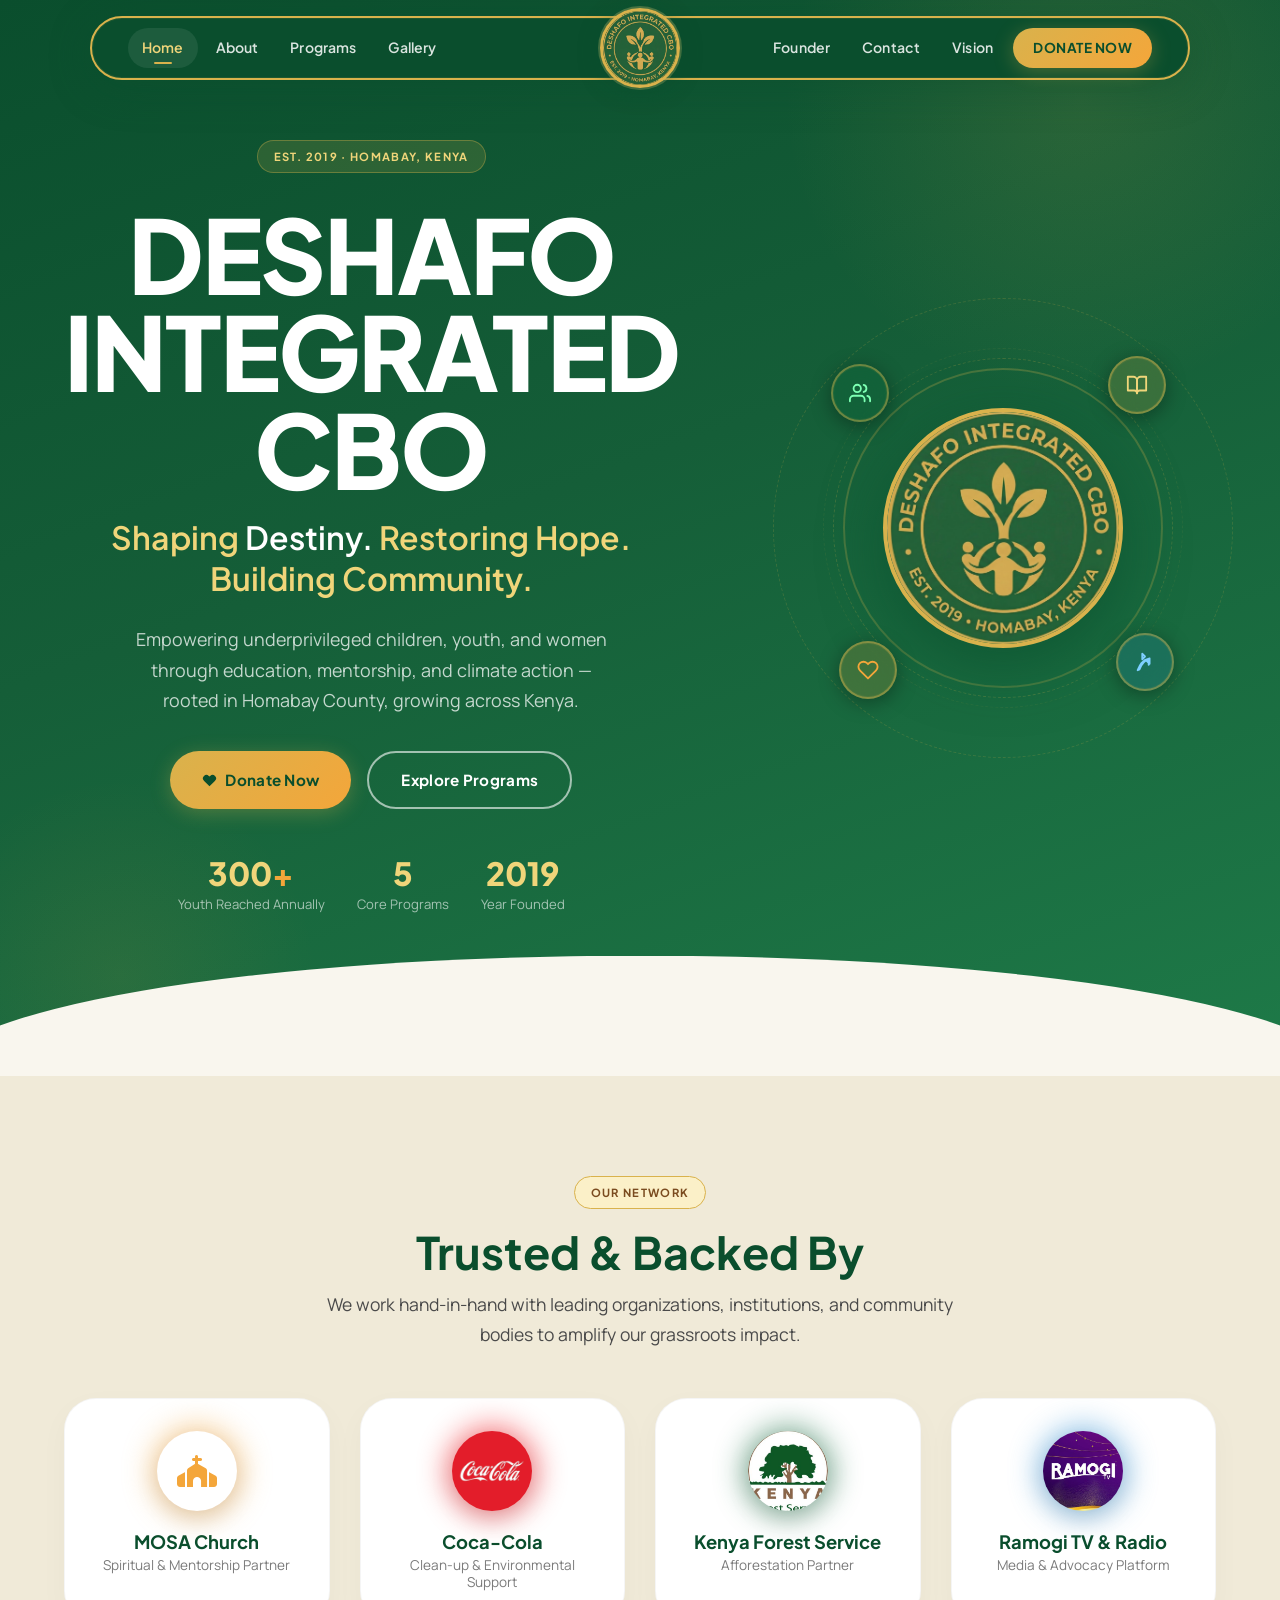
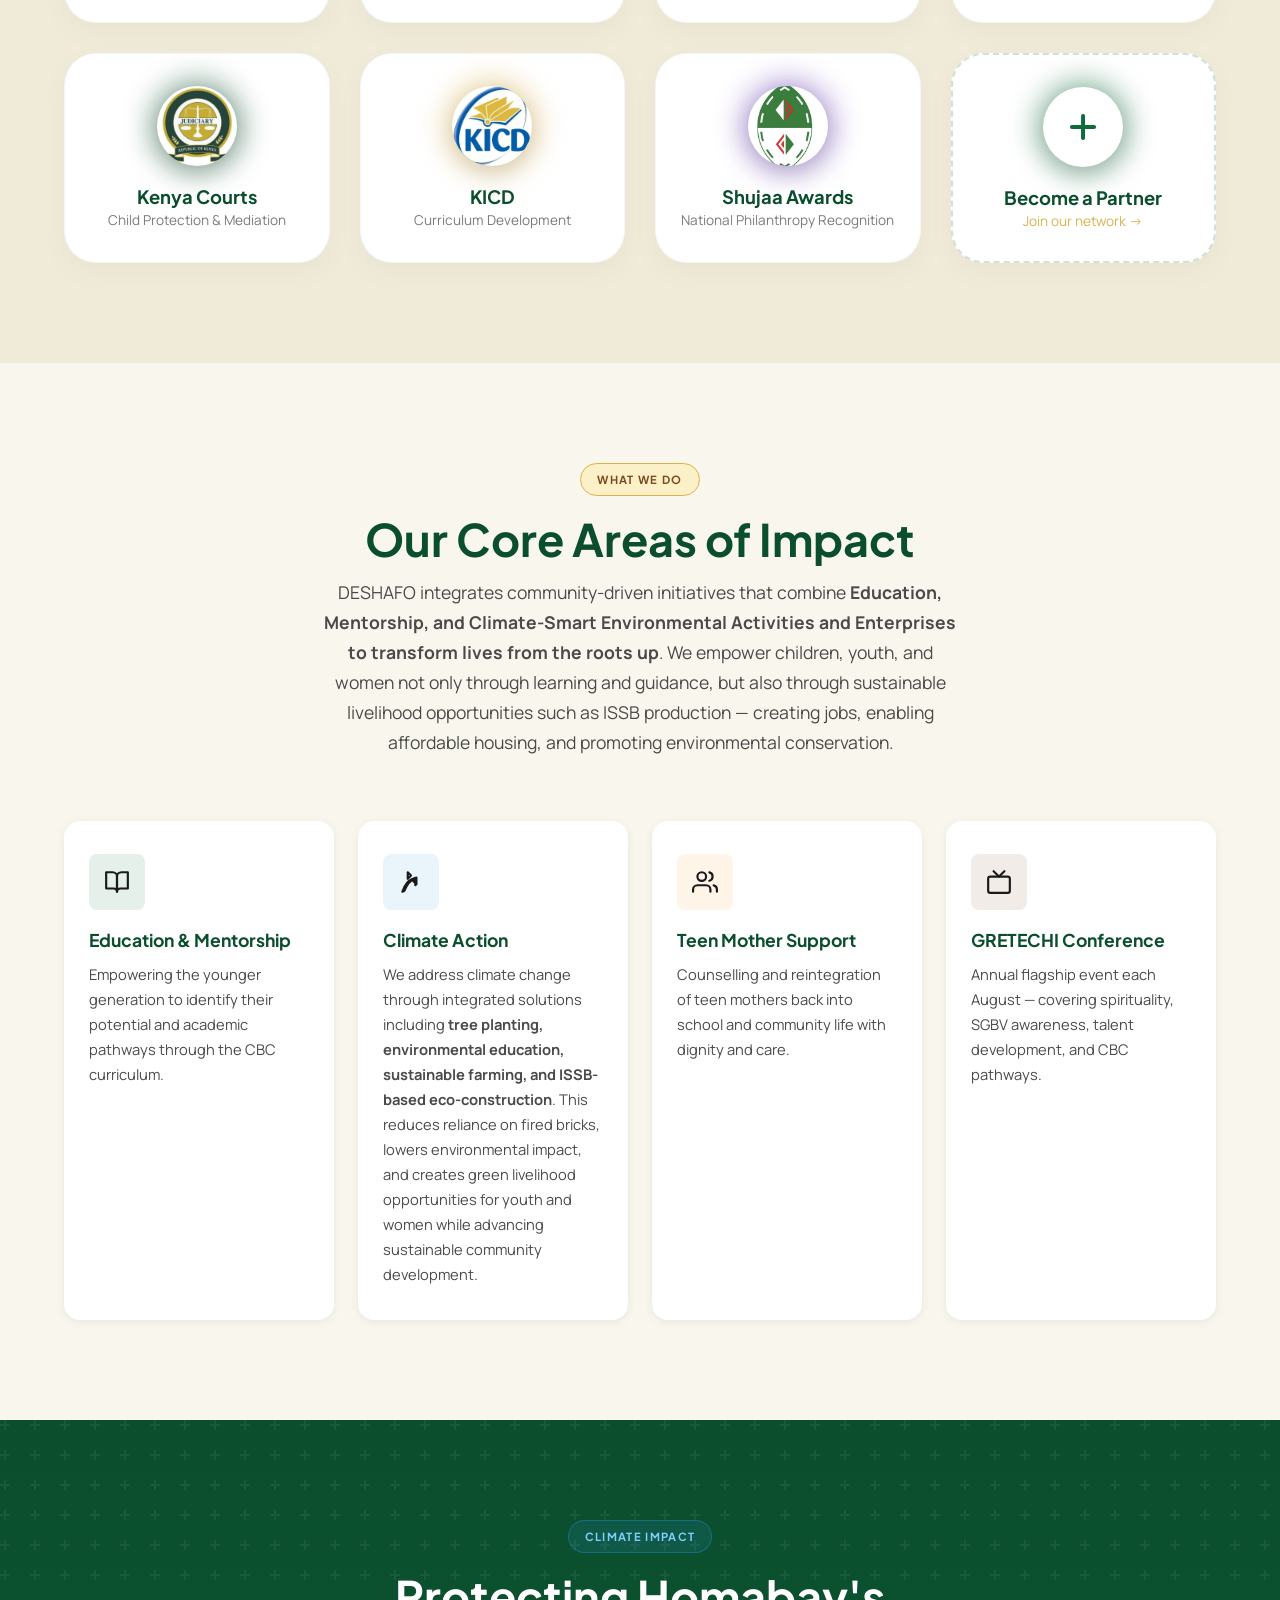
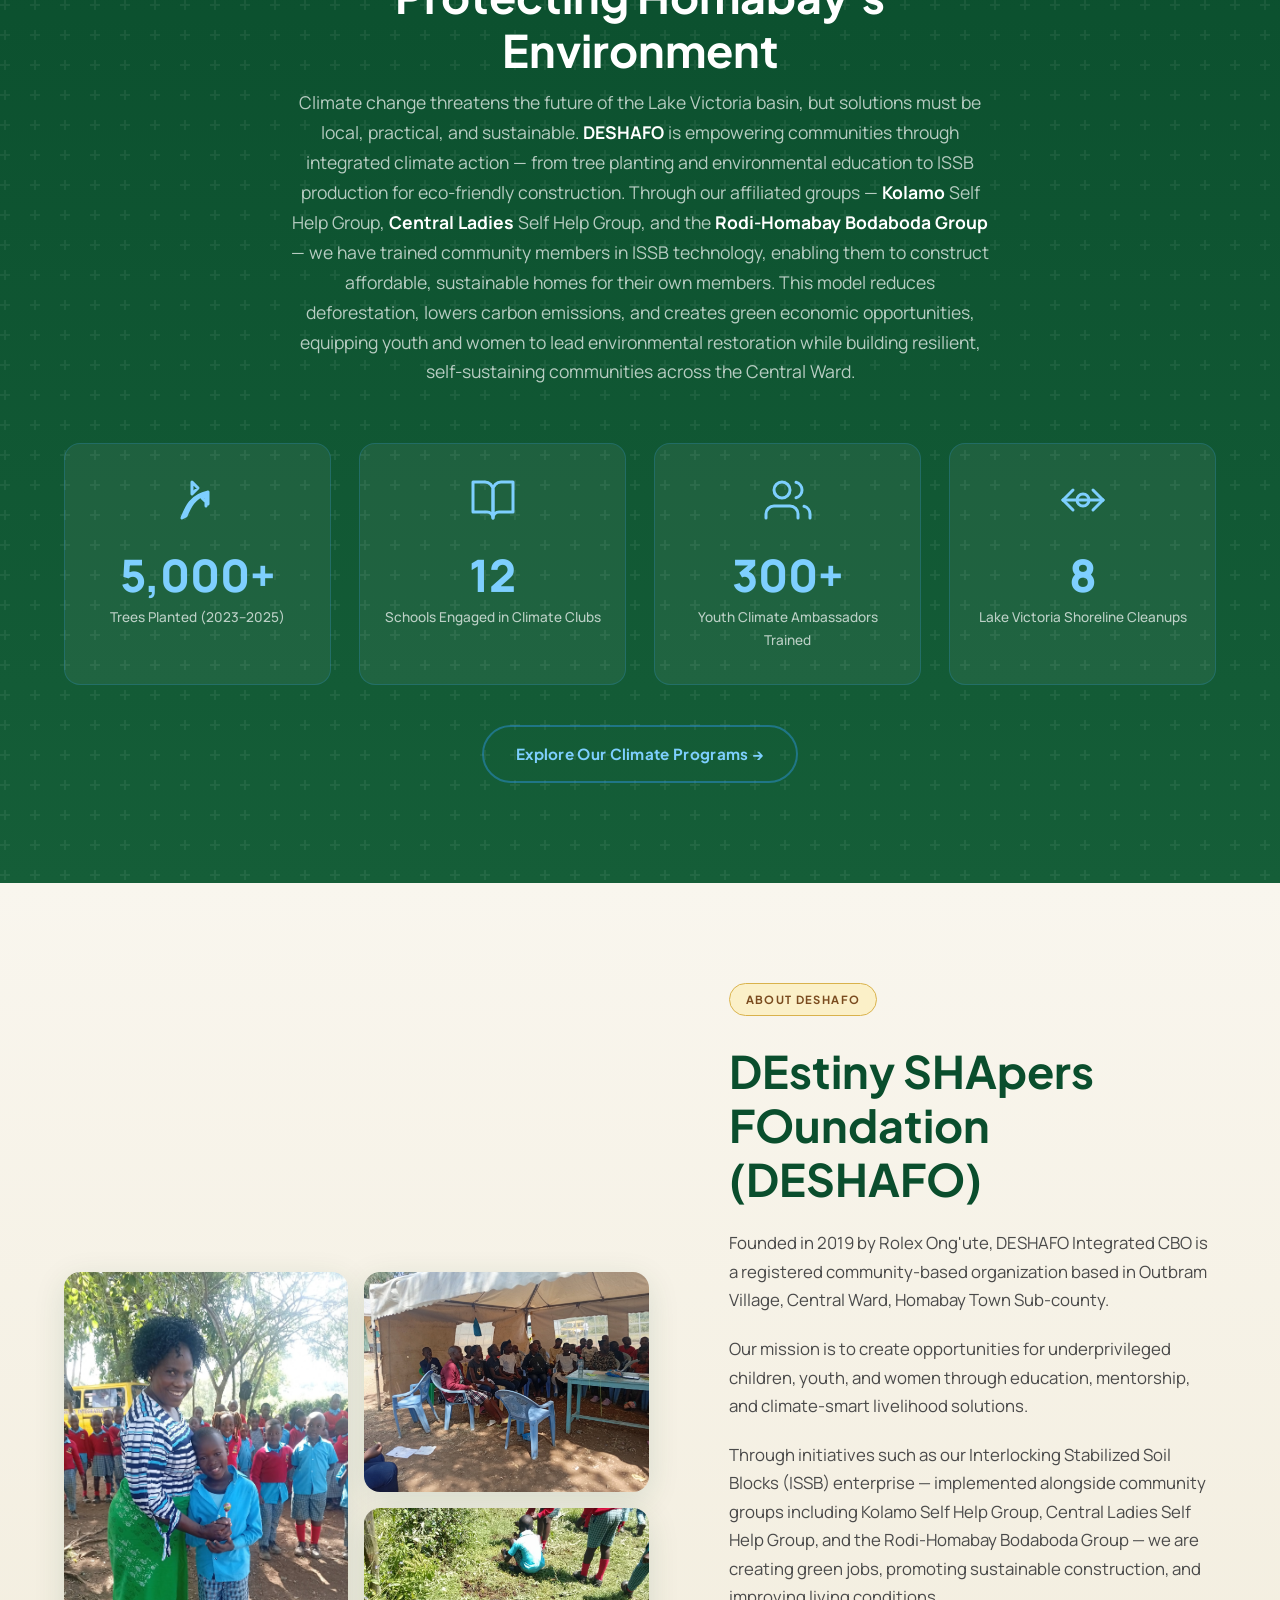
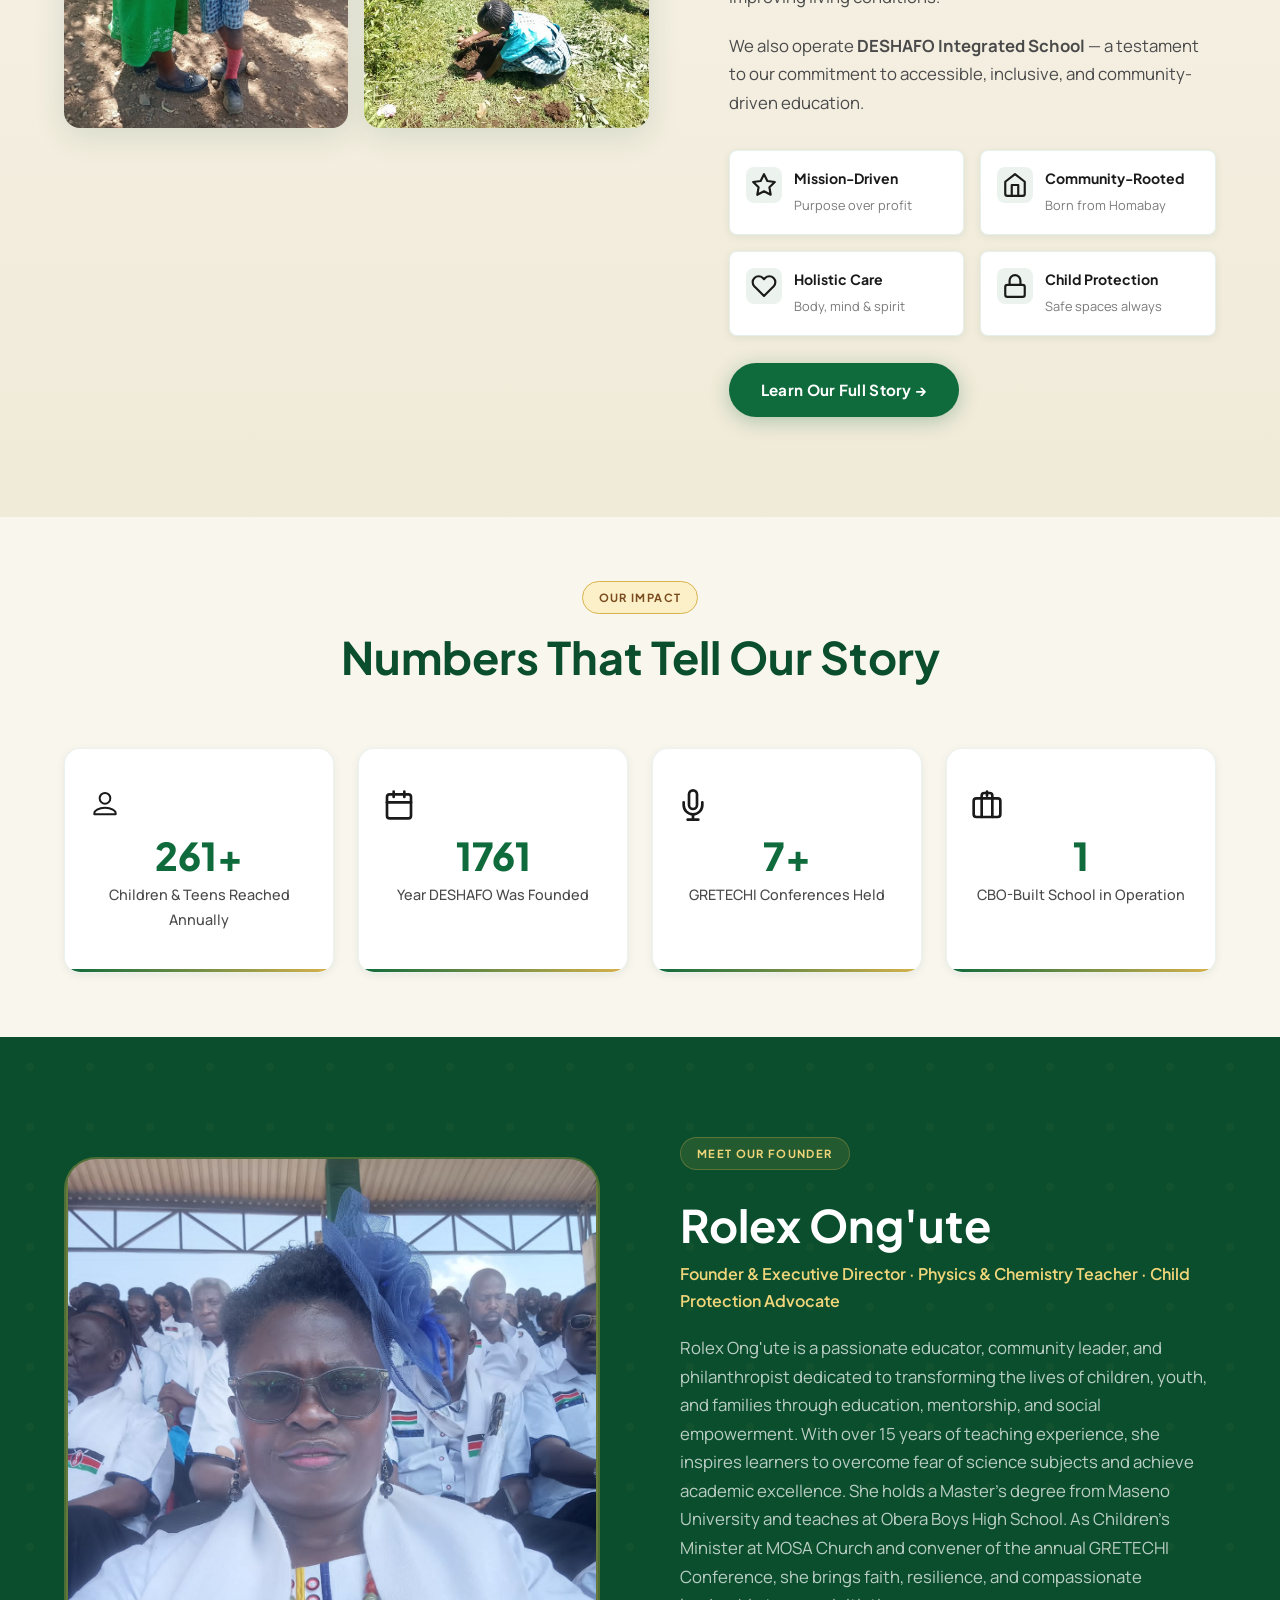
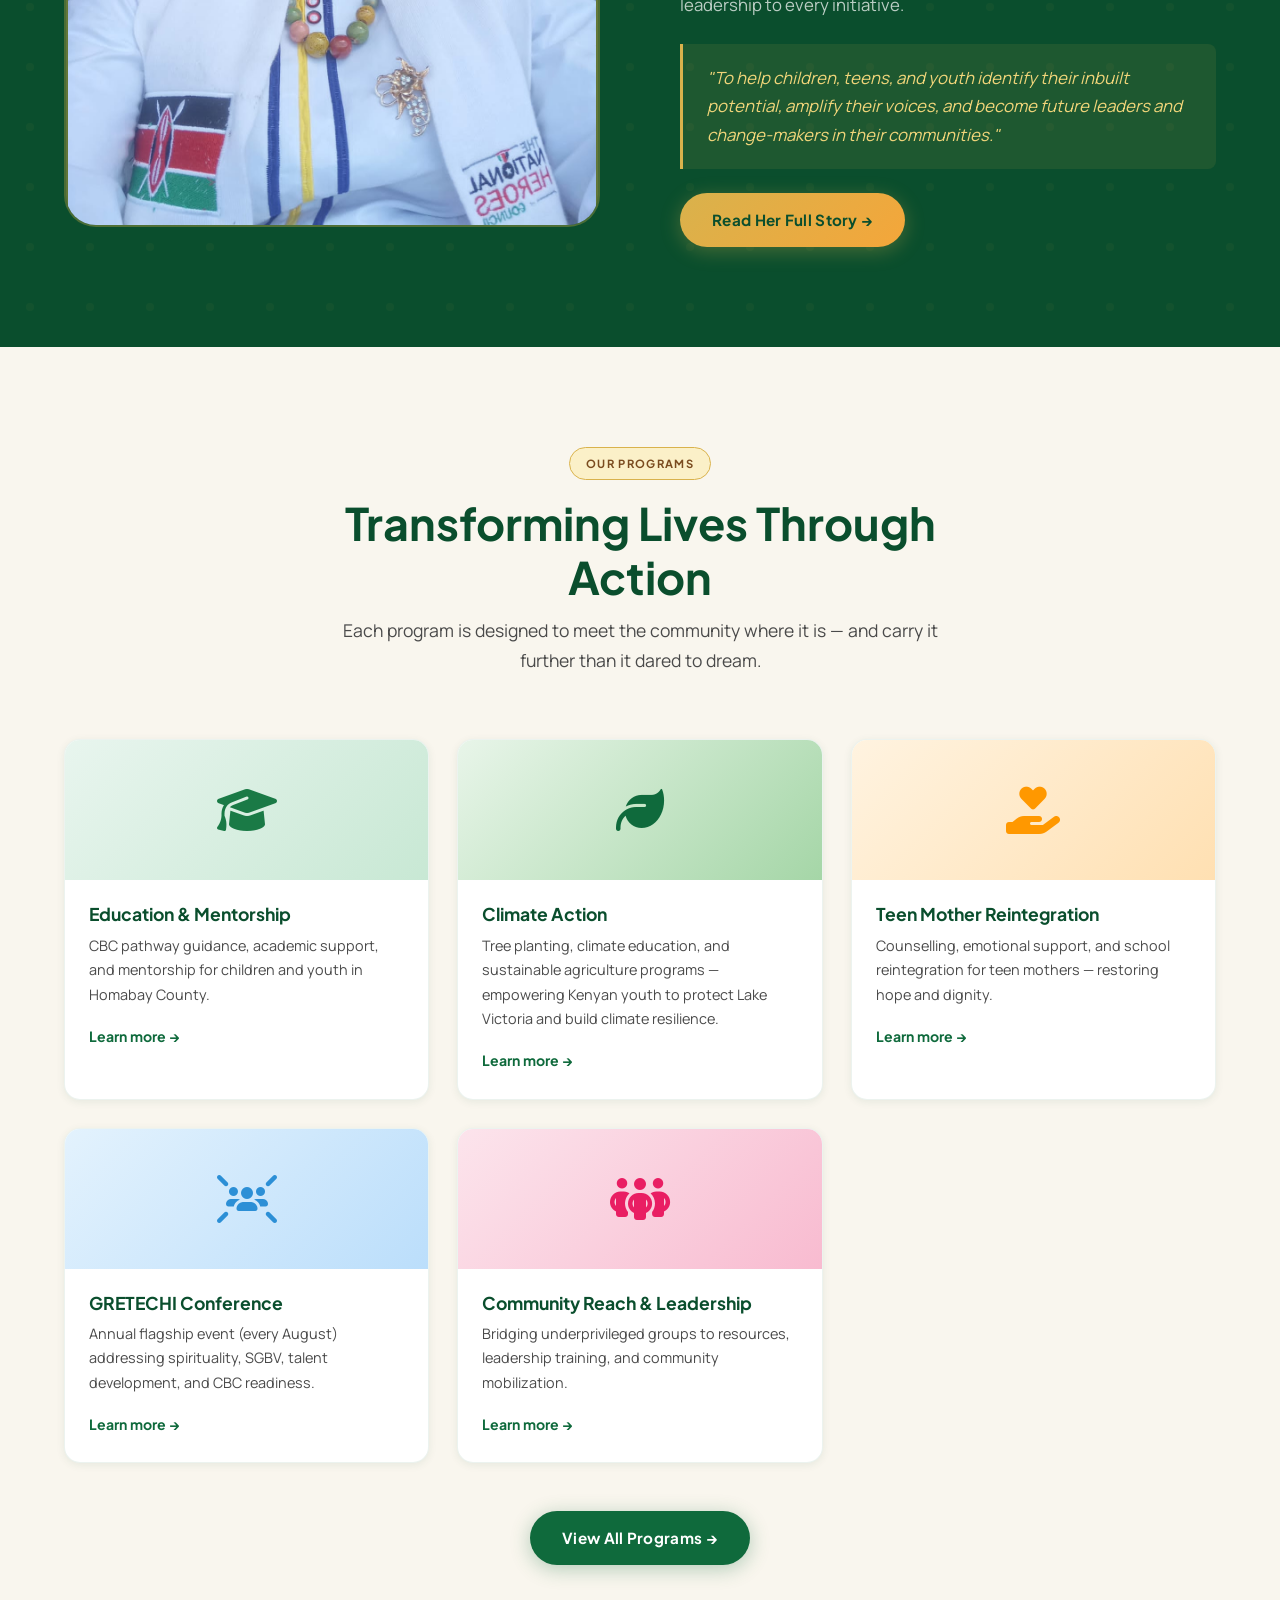
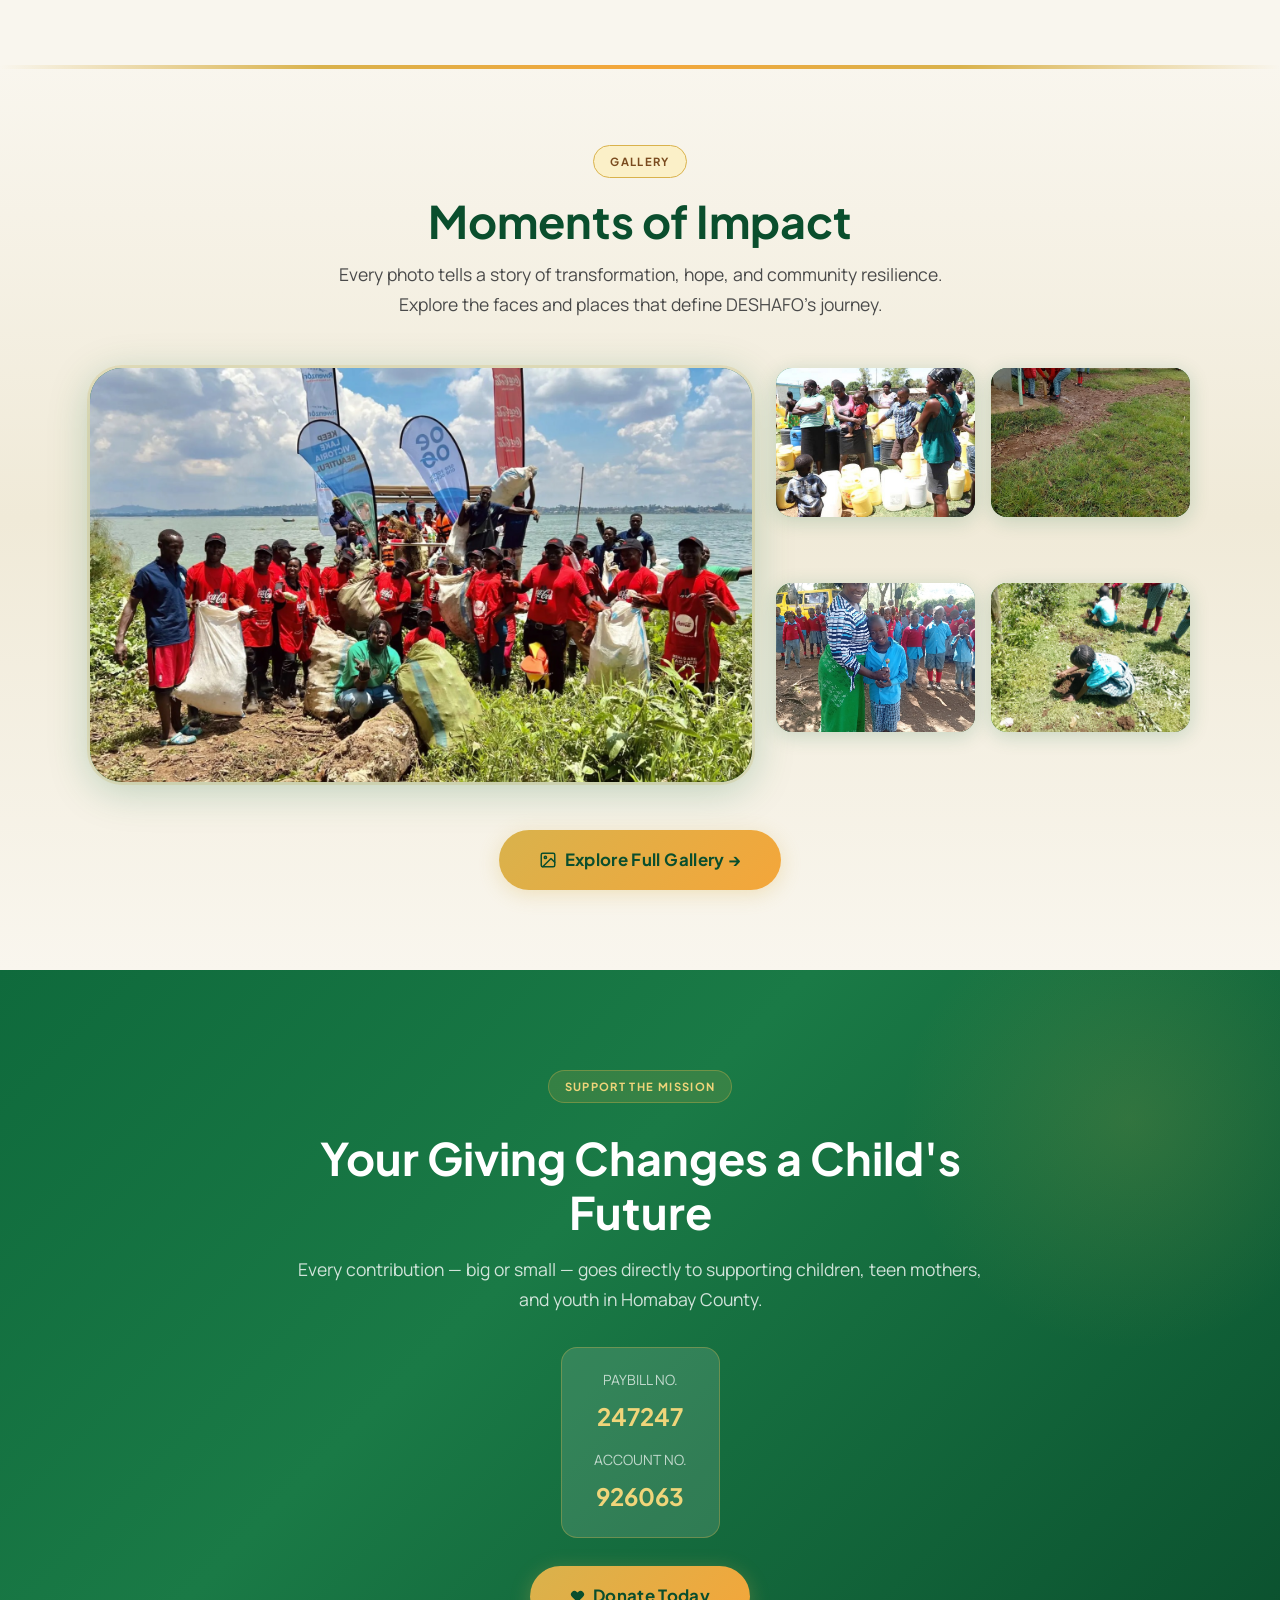
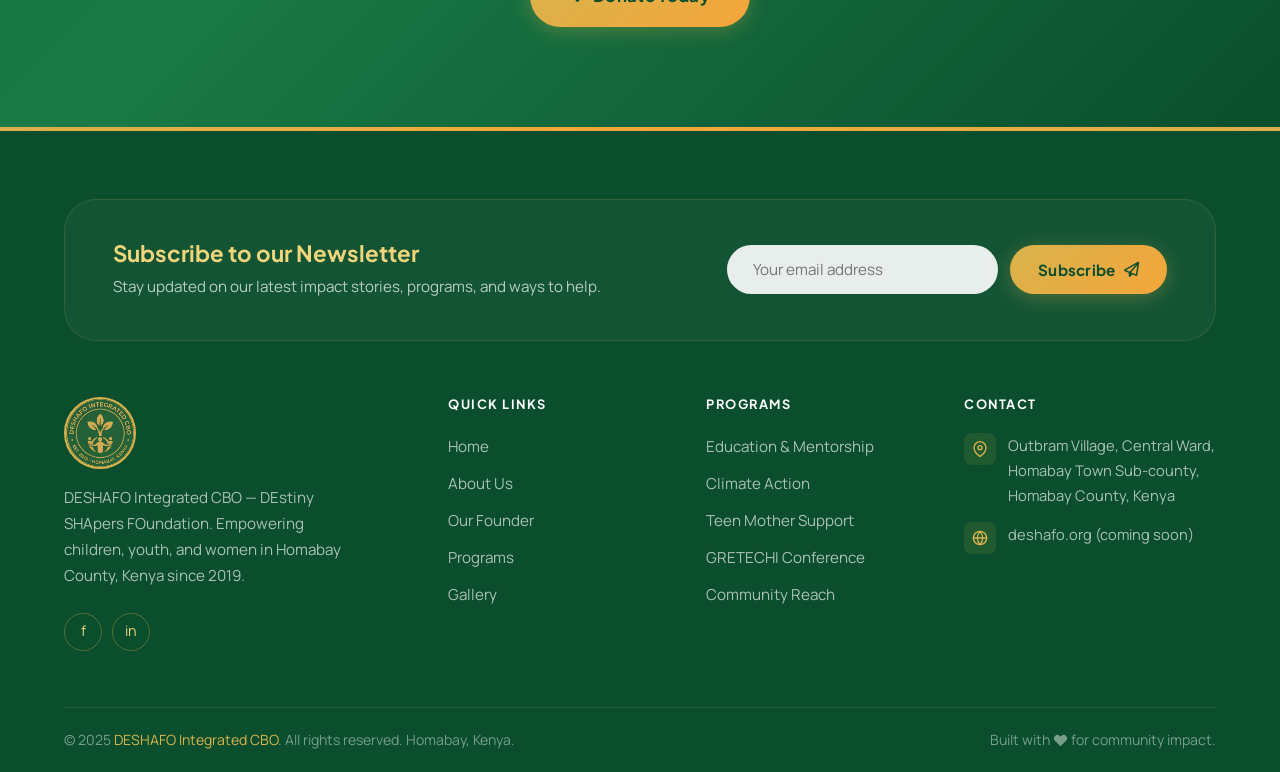
==== commit 8e8f7ee3: "Enhance SEO and accessibility across multiple pages; add structured data, preconnect links, and upda" ====
--- a/index.html
+++ b/index.html
@@ -4,6 +4,13 @@
   <meta charset="UTF-8" />
   <link rel="icon" type="image/png" href="assets/images/logo.png" />
   <meta name="viewport" content="width=device-width, initial-scale=1.0" />
+  <link rel="preconnect" href="https://cdnjs.cloudflare.com" crossorigin />
+  <link rel="dns-prefetch" href="https://cdnjs.cloudflare.com" />
+  <meta name="keywords" content="DESHAFO, DESHAFO Integrated CBO, Homa Bay CBO, Homabay nonprofit, Kenya community based organization, teen mother support Kenya, climate action Homa Bay, youth mentorship Kenya, GRETECHI Conference, child protection Homa Bay, Rolex Ong'ute" />
+  <meta name="geo.region" content="KE-43" />
+  <meta name="geo.placename" content="Homa Bay, Kenya" />
+  <meta name="geo.position" content="-0.5273;34.4571" />
+  <meta name="ICBM" content="-0.5273, 34.4571" />
    <title>DESHAFO Integrated CBO | Homabay Youth &amp; Climate Action</title>
    <meta name="description" content="DESHAFO Integrated CBO empowers children, youth, teen mothers, and women in Homa Bay County through education, mentorship, climate action, and community support." />
    <meta name="robots" content="index, follow" />
@@ -48,6 +55,21 @@
            "Homa Bay County",
            "Kenya"
          ],
+         "knowsAbout": [
+           "Community development",
+           "Youth mentorship",
+           "Teen mother reintegration",
+           "Climate action",
+           "Child protection",
+           "Education support"
+         ],
+         "contactPoint": {
+           "@type": "ContactPoint",
+           "contactType": "general inquiries",
+           "email": "deshafointergrated@gmail.com",
+           "availableLanguage": ["English", "Swahili"],
+           "areaServed": "KE"
+         },
          "founder": {
            "@type": "Person",
            "name": "Rolex Ong'ute"
@@ -62,8 +84,14 @@
          "@id": "https://deshafo.org/#website",
          "url": "https://deshafo.org/",
          "name": "DESHAFO Integrated CBO",
+         "inLanguage": "en",
          "publisher": {
            "@id": "https://deshafo.org/#organization"
+         },
+         "potentialAction": {
+           "@type": "SearchAction",
+           "target": "https://deshafo.org/?s={search_term_string}",
+           "query-input": "required name=search_term_string"
          }
        }
      ]
--- a/css/style.css
+++ b/css/style.css
@@ -1767,12 +1767,13 @@
 .lightbox-next { right: max(24px, env(safe-area-inset-right, 24px)); }
 
 .lightbox-inner {
-  max-width: 90vw;
+  width: min(90vw, 1200px);
   max-height: 90vh;
   display: flex;
   flex-direction: column;
   align-items: center;
   justify-content: center;
+  margin: auto;
 }
 
 .lightbox-img {
@@ -1781,6 +1782,19 @@
   object-fit: contain;
   border-radius: var(--radius-sm);
   box-shadow: 0 32px 80px rgba(0,0,0,0.5);
+}
+
+.lightbox-video {
+  display: block;
+  width: 100%;
+  max-width: min(90vw, 1200px);
+  height: auto;
+  max-height: 80vh;
+  object-fit: contain;
+  background: #000;
+  border-radius: var(--radius-sm);
+  box-shadow: 0 32px 80px rgba(0,0,0,0.5);
+  margin: 0 auto;
 }
 
 .lightbox-caption {
@@ -1820,8 +1834,9 @@
   .gallery-card:not(.gallery-card-tall):not(.gallery-card-wide):not(.gallery-card-large) .gallery-card-inner img {
     min-height: 220px;
   }
-  .lightbox-inner { max-height: 85vh; }
+  .lightbox-inner { width: 95vw; max-height: 85vh; }
   .lightbox-img { max-height: 60vh; }
+  .lightbox-video { max-height: 60vh; max-width: 95vw; }
   .lightbox-nav {
     width: 40px;
     height: 40px;
